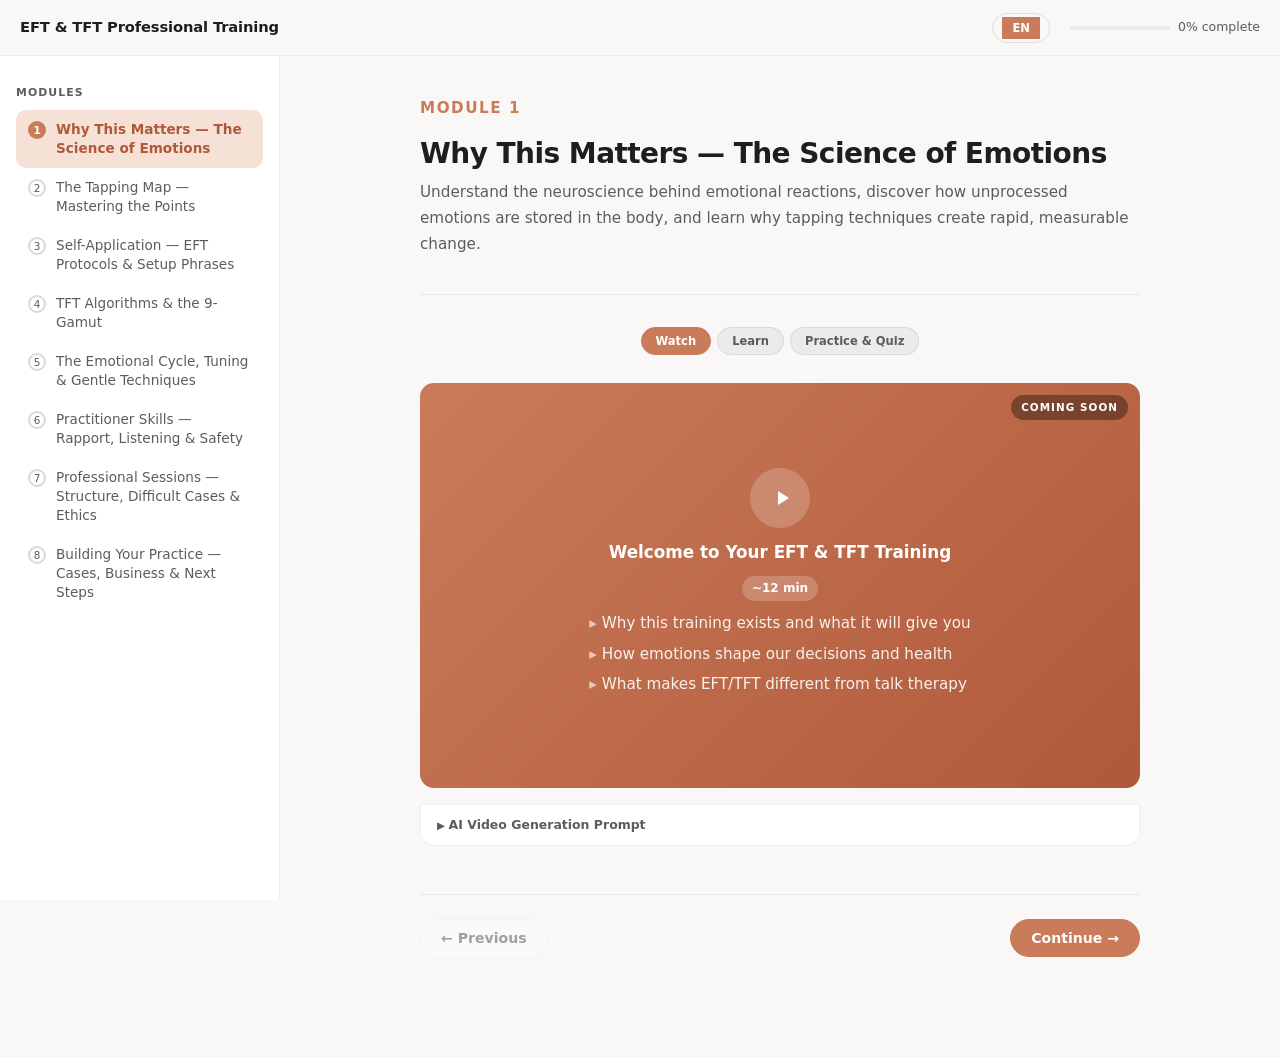
==== learn/eft-tft/index.html @ b36ed536 "Add Portuguese translations for EFT modules 1-2 + all 8 headers - All 8 module headers now have PT t" ====
<!DOCTYPE html>
<html lang="en">
  <head>
    <meta charset="UTF-8" />
    <meta name="viewport" content="width=device-width, initial-scale=1" />
    <title>EFT &amp; TFT Professional Training — Renata Aguiar</title>
    <meta name="description" content="Become a certified EFT/TFT practitioner. 8-module professional training covering tapping techniques, TFT algorithms, gentle trauma methods, practitioner skills, ethics, and business building." />
    <link rel="stylesheet" href="../../styles.css" />
    <link rel="stylesheet" href="../courses.css" />
  </head>
  <body class="course-page" data-course="eft" data-stripe-url="#STRIPE_EFT_LINK">

    <!-- Top Bar -->
    <div class="course-topbar">
      <button class="topbar-hamburger" aria-label="Toggle sidebar">
        <span></span><span></span><span></span>
      </button>
      <div class="topbar-title">EFT &amp; TFT Professional Training</div>
      <div class="lang-toggle">
        <button class="lang-toggle-btn is-active" data-lang="en">EN</button>
        <button class="lang-toggle-btn" data-lang="pt">PT</button>
      </div>
      <div class="topbar-progress">
        <div class="topbar-progress-bar"><div class="topbar-progress-fill" style="width:0%"></div></div>
        <span class="topbar-progress-text">0% complete</span>
      </div>
    </div>

    <!-- Layout -->
    <div class="course-layout">

      <!-- Sidebar -->
      <nav class="course-sidebar" aria-label="Module navigation">
        <div class="sidebar-section">
          <p class="sidebar-section-label">Modules</p>

          <button class="sidebar-item is-active" data-module="0">
            <span class="sidebar-check">1</span>
            <span class="sidebar-item-text">Why This Matters — The Science of Emotions</span>
          </button>
          <button class="sidebar-item" data-module="1">
            <span class="sidebar-check">2</span>
            <span class="sidebar-item-text">The Tapping Map — Mastering the Points</span>
          </button>
          <button class="sidebar-item" data-module="2">
            <span class="sidebar-check">3</span>
            <span class="sidebar-item-text">Self-Application — EFT Protocols &amp; Setup Phrases</span>
          </button>
          <button class="sidebar-item" data-module="3">
            <span class="sidebar-check">4</span>
            <span class="sidebar-item-text">TFT Algorithms &amp; the 9-Gamut</span>
          </button>
          <button class="sidebar-item" data-module="4">
            <span class="sidebar-check">5</span>
            <span class="sidebar-item-text">The Emotional Cycle, Tuning &amp; Gentle Techniques</span>
          </button>
          <button class="sidebar-item" data-module="5">
            <span class="sidebar-check">6</span>
            <span class="sidebar-item-text">Practitioner Skills — Rapport, Listening &amp; Safety</span>
          </button>
          <button class="sidebar-item" data-module="6">
            <span class="sidebar-check">7</span>
            <span class="sidebar-item-text">Professional Sessions — Structure, Difficult Cases &amp; Ethics</span>
          </button>
          <button class="sidebar-item" data-module="7">
            <span class="sidebar-check">8</span>
            <span class="sidebar-item-text">Building Your Practice — Cases, Business &amp; Next Steps</span>
          </button>
        </div>
      </nav>

      <!-- Sidebar Overlay (mobile) -->
      <div class="sidebar-overlay"></div>

      <!-- Main Content -->
      <main class="course-main">
        <div class="course-content">

          <!-- ════════════════════════════════════════════
               MODULE 1 — WHY THIS MATTERS
               ════════════════════════════════════════════ -->
          <div class="module-section is-active" id="module-0">
            <div class="module-header">
              <p class="module-label">Module 1</p>
              <div data-lang="en">
              <h1 class="module-title">Why This Matters — The Science of Emotions</h1>
              <p class="module-objective">Understand the neuroscience behind emotional reactions, discover how unprocessed emotions are stored in the body, and learn why tapping techniques create rapid, measurable change.</p>
              </div>
              <div data-lang="pt">
              <h1 class="module-title">Por Que Isso Importa — A Ciencia das Emocoes</h1>
              <p class="module-objective">Entenda a neurociencia por tras das reacoes emocionais, descubra como emocoes nao processadas ficam armazenadas no corpo e aprenda por que as tecnicas de tapping produzem mudancas rapidas e mensuraveis.</p>
              </div>
            </div>

            <!-- Step indicator -->
            <div class="step-indicator">
              <button class="step-dot is-active" data-step="0">Watch</button>
              <button class="step-dot" data-step="1">Learn</button>
              <button class="step-dot" data-step="2">Practice & Quiz</button>
            </div>

            <!-- ─── Step 1: Watch ─── -->
            <div class="module-step is-active">
              <!-- Video Placeholder: Welcome -->
              <div class="video-placeholder">
                <span class="video-badge">Coming Soon</span>
                <div class="video-play-icon"><svg viewBox="0 0 24 24"><polygon points="8,5 19,12 8,19"/></svg></div>
                <div class="video-title">Welcome to Your EFT &amp; TFT Training</div>
                <div class="video-duration">~12 min</div>
                <div class="video-outline">
                  <ul>
                    <li>Why this training exists and what it will give you</li>
                    <li>How emotions shape our decisions and health</li>
                    <li>What makes EFT/TFT different from talk therapy</li>
                  </ul>
                </div>
              </div>
              <details class="video-prompt">
                <summary>AI Video Generation Prompt</summary>
                <div class="video-prompt-content">
                  <p><strong>Scene:</strong> Warm, well-lit studio or home office. Renata seated in an armchair or standing casually. Soft, neutral background with a plant or bookshelf. Camera at eye level, medium shot (waist up).</p>
                  <p><strong>Speaker:</strong> Renata Pessoa Aguiar — psychologist, warm and professional demeanor. Speaks directly to camera as if to one person.</p>
                  <p><strong>Script outline (12 min):</strong></p>
                  <ul>
                    <li>(0:00–2:00) Opening question: "Do you control your emotions… or do they control you?" Pause. "Most people don't suffer from feeling too much. They suffer because no one ever taught them what to do with what they feel."</li>
                    <li>(2:00–5:00) Introduce the training: 8 modules, what you'll learn, who this is for (therapists, coaches, anyone wanting to become a practitioner).</li>
                    <li>(5:00–9:00) Brief neuroscience: amygdala fires in ~12ms, prefrontal cortex takes 200–500ms. "You react 40x faster than you think." Body stores unresolved emotions. Tapping works in the gap between reaction and regulation.</li>
                    <li>(9:00–12:00) Set expectations: this is professional training. Practice is required. "By the end, you'll have a skill that changes lives — starting with your own."</li>
                  </ul>
                  <p><strong>Visual aids:</strong> Simple text overlays for key stats (12ms amygdala, 43% cortisol reduction). Optional: simple brain diagram showing amygdala vs prefrontal cortex.</p>
                  <p><strong>Tone:</strong> Warm, confident, evidence-based. Not clinical or cold. Like a knowledgeable friend explaining something important.</p>
                </div>
              </details>
            </div>

            <!-- ─── Step 2: Learn ─── -->
            <div class="module-step">
            <div data-lang="en">
            <h2>Before Anything Else: A Question</h2>
            <blockquote>"Do you feel that you control your emotions… or does it sometimes seem like they control you?"</blockquote>
            <p>Because most people don't suffer from feeling too much. They suffer because no one ever taught them <strong>what to do</strong> with what they feel.</p>
            <p>This course is not about avoiding what you feel. It's about learning something almost no one knows: <strong>how to recognize, understand, and regulate your emotions</strong>. And that… changes everything.</p>

            <div class="callout callout-exercise">
              <div class="callout-label">✏️ Exercise — Body Awareness</div>
              <h3 class="callout-title">Where Do You Feel It?</h3>
              <p>Close your eyes for 10 seconds. Think of something that caused you discomfort this week — it doesn't need to be anything major. Don't analyze it. Just observe: <strong>where does it show up in your body?</strong></p>
              <p>Sit with it for 10–15 seconds in silence.</p>
              <p>Then write down where you felt it: tight chest? Knotted stomach? Clenched jaw? Heavy shoulders?</p>
              <p><em>What you just did… is the beginning of everything. We'll work with exactly this throughout the entire training.</em></p>
            </div>

            <h2>The Science Behind Emotions</h2>
            <h3>Emotions Are Biology — Not Weakness</h3>
            <ul>
              <li><strong>Amygdala:</strong> processes threats in milliseconds — it reacts before your conscious mind even knows what happened</li>
              <li><strong>Prefrontal cortex:</strong> tries to regulate the response — but it arrives late</li>
              <li>This is why you react before you think — it's neurological, not a character flaw</li>
              <li>Tapping works precisely in this gap between reaction and regulation</li>
            </ul>

            <div class="callout callout-tip">
              <div class="callout-label">💡 Pro Tip — Surprising Fact</div>
              <p>The amygdala fires a stress response in approximately 12 milliseconds. The prefrontal cortex takes 200–500 milliseconds to respond. That means <strong>you react almost 40 times faster than you think</strong>.</p>
              <p><em>Source: LeDoux (1996), "The Emotional Brain." The 12ms figure is approximate and based on subcortical processing pathways.</em></p>
            </div>

            <!-- Interactive: Reaction Speed Demo -->
            <h3>Experience It — Your Reaction Speed vs. Your Amygdala</h3>
            <div class="reaction-demo">
              <p class="reaction-demo-title">How Fast Can You React?</p>
              <p class="reaction-demo-desc">When the box turns RED, click it as fast as you can. Then compare your speed to your amygdala's 12ms.</p>
              <div class="reaction-demo-area is-waiting">Click here to start</div>
              <p class="reaction-demo-insight"></p>
            </div>

            <h3>The Body as an Emotional Archive</h3>
            <ul>
              <li>Unresolved emotions are stored in the nervous system</li>
              <li>A smell, a song, a voice can reactivate old emotions without warning</li>
              <li>The body keeps reacting even when the situation has long passed</li>
              <li>This is why somatic therapies — those that work with the body — produce such rapid results</li>
            </ul>
            <blockquote>"The body holds memories that the mind sometimes tries to forget."</blockquote>

            <h3>Healthy Expression vs. Emotional Blocking</h3>
            <div class="callout callout-key">
              <div class="callout-label">🔑 Key Concept</div>
              <h3 class="callout-title">Two Paths for Every Emotion</h3>
              <p><strong>Healthy expression:</strong> Recognize and name the emotion → give it space without losing yourself in it → allow the full cycle to complete → Result: relief and clarity.</p>
              <p><strong>Emotional blocking:</strong> Suppress ("I can't feel this") → accumulate without processing → ignore the body's signals → Result: tension, symptoms, explosion.</p>
            </div>

            <h2>What Are EFT and TFT?</h2>
            <h3>The History — Context That Creates Credibility</h3>
            <ul>
              <li><strong>1980s:</strong> Dr. Roger Callahan, an American psychologist, discovered that tapping on acupressure points while focusing on an emotion reduced emotional intensity within minutes</li>
              <li>He called it <strong>TFT — Thought Field Therapy</strong></li>
              <li><strong>1990s:</strong> Gary Craig simplified the approach and created <strong>EFT — Emotional Freedom Techniques</strong></li>
              <li>Today, published research validates EFT for anxiety, PTSD, phobia, and chronic pain</li>
              <li>The Association for Comprehensive Energy Psychology (ACEP) represents practitioners worldwide</li>
            </ul>

            <div class="callout callout-tip">
              <div class="callout-label">💡 Pro Tip — Scientific Evidence</div>
              <p>A study published in the <em>Journal of Nervous and Mental Disease</em> showed a <strong>43% reduction in cortisol</strong> (the stress hormone) after just one hour of EFT — compared to 14% in the control group.</p>
              <p><em>Reference: Church, Yount &amp; Brooks (2012). Note: commonly cited as "2019" but originally published 2012.</em></p>
            </div>

            <h3>EFT vs. TFT — Understand the Difference</h3>
            <table class="tapping-table">
              <thead>
                <tr><th>Feature</th><th>EFT</th><th>TFT</th></tr>
              </thead>
              <tbody>
                <tr><td>Sequence</td><td>FIXED sequence of 9 points</td><td>SPECIFIC algorithms per emotion</td></tr>
                <tr><td>Complexity</td><td>Easy to learn and self-apply</td><td>More precise, requires more training</td></tr>
                <tr><td>Setup</td><td>Long preparation phrase</td><td>Includes 9-Gamut Treatment</td></tr>
                <tr><td>Best for</td><td>Beginners and self-application</td><td>Directed professional sessions</td></tr>
                <tr><td>Created by</td><td>Gary Craig (1990s)</td><td>Dr. Roger Callahan (1980s)</td></tr>
              </tbody>
            </table>

            <h2>Micro-Interventions for Daily Life</h2>
            <h3>The Body Radar — Signals Your Mind Ignores</h3>
            <ul>
              <li><strong>Tense shoulders:</strong> accumulated chronic stress alert</li>
              <li><strong>Clenched jaw:</strong> often unconscious, linked to anxiety</li>
              <li><strong>Short breathing:</strong> body in fight-or-flight mode</li>
              <li><strong>Tight stomach, cold hands, furrowed brow:</strong> all invitations from your body to pay attention</li>
            </ul>

            <div class="callout callout-exercise">
              <div class="callout-label">✏️ Exercise — Micro-Interventions (Under 2 Minutes)</div>
              <h3 class="callout-title">Three Quick Resets</h3>
              <ol>
                <li><strong>Breathing:</strong> Inhale 4 seconds → hold 2 seconds → exhale 6 seconds. Repeat 3 times. <em>"This signals to the nervous system that there is no immediate danger."</em></li>
                <li><strong>Stretch:</strong> Shoulders to ears, hold, release slowly. 3 times. Gently roll your neck side to side.</li>
                <li><strong>Mini-tapping:</strong> Tap KC + UE + CB for 5–10 seconds each. Think: <em>"I release this pressure and allow my body to relax."</em></li>
              </ol>
            </div>

            <h2>Breaking the State</h2>
            <div class="callout callout-key">
              <div class="callout-label">🔑 Key Concept</div>
              <h3 class="callout-title">What Is "Breaking the State"?</h3>
              <p>When someone is in crisis, the brain keeps repeating the same circuit in a loop. Breaking the state means <strong>interrupting this pattern</strong> and creating space for intervention. It's like rebooting a frozen computer — without the reset, nothing works.</p>
              <p><strong>Three ways to break the state:</strong></p>
              <ol>
                <li><strong>Conscious breathing:</strong> 3 slow, deep, guided breaths</li>
                <li><strong>Physical movement:</strong> stand up, walk, shake your arms, drink water</li>
                <li><strong>Light humor:</strong> a lighthearted comment — without invalidating the person's pain</li>
              </ol>
            </div>

            </div>
            <div data-lang="pt">
            <h2>Antes de Tudo: Uma Pergunta</h2>
            <blockquote>"Voce sente que controla suas emocoes… ou as vezes parece que elas controlam voce?"</blockquote>
            <p>Porque a maioria das pessoas nao sofre por sentir demais. Elas sofrem porque ninguem nunca as ensinou <strong>o que fazer</strong> com o que sentem.</p>
            <p>Este curso nao e sobre evitar o que voce sente. E sobre aprender algo que quase ninguem sabe: <strong>como reconhecer, entender e regular suas emocoes</strong>. E isso… muda tudo.</p>

            <div class="callout callout-exercise">
              <div class="callout-label">✏️ Exercicio — Consciencia Corporal</div>
              <h3 class="callout-title">Onde Voce Sente?</h3>
              <p>Feche os olhos por 10 segundos. Pense em algo que te causou desconforto esta semana — nao precisa ser nada grave. Nao analise. Apenas observe: <strong>onde isso aparece no seu corpo?</strong></p>
              <p>Fique com isso por 10–15 segundos em silencio.</p>
              <p>Depois escreva onde voce sentiu: peito apertado? Estomago em no? Mandibula cerrada? Ombros pesados?</p>
              <p><em>O que voce acabou de fazer… e o comeco de tudo. Vamos trabalhar exatamente com isso ao longo de toda a formacao.</em></p>
            </div>

            <h2>A Ciencia Por Tras das Emocoes</h2>
            <h3>Emocoes Sao Biologia — Nao Fraqueza</h3>
            <ul>
              <li><strong>Amygdala:</strong> processa ameacas em milissegundos — ela reage antes que sua mente consciente saiba o que aconteceu</li>
              <li><strong>Cortex pre-frontal:</strong> tenta regular a resposta — mas chega atrasado</li>
              <li>E por isso que voce reage antes de pensar — e neurologico, nao um defeito de carater</li>
              <li>O tapping funciona exatamente nessa lacuna entre reacao e regulacao</li>
            </ul>

            <div class="callout callout-tip">
              <div class="callout-label">💡 Dica Pro — Fato Surpreendente</div>
              <p>A amygdala dispara uma resposta de estresse em aproximadamente 12 milissegundos. O cortex pre-frontal leva 200–500 milissegundos para responder. Isso significa que <strong>voce reage quase 40 vezes mais rapido do que pensa</strong>.</p>
              <p><em>Fonte: LeDoux (1996), "The Emotional Brain." O valor de 12ms e aproximado e baseado em vias de processamento subcortical.</em></p>
            </div>

            <h3>Experimente — Sua Velocidade de Reacao vs. Sua Amygdala</h3>
            <div class="reaction-demo">
              <p class="reaction-demo-title">Quao Rapido Voce Consegue Reagir?</p>
              <p class="reaction-demo-desc">Quando a caixa ficar VERMELHA, clique o mais rapido que puder. Depois compare sua velocidade com os 12ms da sua amygdala.</p>
              <div class="reaction-demo-area is-waiting">Clique aqui para comecar</div>
              <p class="reaction-demo-insight"></p>
            </div>

            <h3>O Corpo Como Arquivo Emocional</h3>
            <ul>
              <li>Emocoes nao resolvidas ficam armazenadas no sistema nervoso</li>
              <li>Um cheiro, uma musica, uma voz podem reativar emocoes antigas sem aviso</li>
              <li>O corpo continua reagindo mesmo quando a situacao ja passou ha muito tempo</li>
              <li>E por isso que terapias somaticas — aquelas que trabalham com o corpo — produzem resultados tao rapidos</li>
            </ul>
            <blockquote>"O corpo guarda memorias que a mente as vezes tenta esquecer."</blockquote>

            <h3>Expressao Saudavel vs. Bloqueio Emocional</h3>
            <div class="callout callout-key">
              <div class="callout-label">🔑 Conceito-Chave</div>
              <h3 class="callout-title">Dois Caminhos Para Cada Emocao</h3>
              <p><strong>Expressao saudavel:</strong> Reconhecer e nomear a emocao → dar espaco sem se perder nela → permitir que o ciclo completo se realize → Resultado: alivio e clareza.</p>
              <p><strong>Bloqueio emocional:</strong> Suprimir ("Nao posso sentir isso") → acumular sem processar → ignorar os sinais do corpo → Resultado: tensao, sintomas, explosao.</p>
            </div>

            <h2>O Que Sao EFT e TFT?</h2>
            <h3>A Historia — Contexto Que Cria Credibilidade</h3>
            <ul>
              <li><strong>Anos 1980:</strong> Dr. Roger Callahan, psicologo americano, descobriu que fazer tapping em pontos de acupressao enquanto focava em uma emocao reduzia a intensidade emocional em minutos</li>
              <li>Ele chamou de <strong>TFT — Thought Field Therapy</strong></li>
              <li><strong>Anos 1990:</strong> Gary Craig simplificou a abordagem e criou o <strong>EFT — Emotional Freedom Techniques</strong></li>
              <li>Hoje, pesquisas publicadas validam o EFT para ansiedade, TEPT, fobia e dor cronica</li>
              <li>A Association for Comprehensive Energy Psychology (ACEP) representa terapeutas no mundo todo</li>
            </ul>

            <div class="callout callout-tip">
              <div class="callout-label">💡 Dica Pro — Evidencia Cientifica</div>
              <p>Um estudo publicado no <em>Journal of Nervous and Mental Disease</em> mostrou uma <strong>reducao de 43% no cortisol</strong> (o hormonio do estresse) apos apenas uma hora de EFT — comparado com 14% no grupo controle.</p>
              <p><em>Referencia: Church, Yount &amp; Brooks (2012).</em></p>
            </div>

            <h3>EFT vs. TFT — Entenda a Diferenca</h3>
            <table class="tapping-table">
              <thead>
                <tr><th>Caracteristica</th><th>EFT</th><th>TFT</th></tr>
              </thead>
              <tbody>
                <tr><td>Sequencia</td><td>Sequencia FIXA de 9 pontos</td><td>Algoritmos ESPECIFICOS por emocao</td></tr>
                <tr><td>Complexidade</td><td>Facil de aprender e autoaplicar</td><td>Mais preciso, requer mais treinamento</td></tr>
                <tr><td>Preparacao</td><td>Frase de preparacao longa</td><td>Inclui Tratamento 9-Gamut</td></tr>
                <tr><td>Melhor para</td><td>Iniciantes e autoaplicacao</td><td>Sessoes profissionais direcionadas</td></tr>
                <tr><td>Criado por</td><td>Gary Craig (anos 1990)</td><td>Dr. Roger Callahan (anos 1980)</td></tr>
              </tbody>
            </table>

            <h2>Microintervencoes Para o Dia a Dia</h2>
            <h3>O Radar Corporal — Sinais Que Sua Mente Ignora</h3>
            <ul>
              <li><strong>Ombros tensos:</strong> alerta de estresse cronico acumulado</li>
              <li><strong>Mandibula cerrada:</strong> frequentemente inconsciente, ligada a ansiedade</li>
              <li><strong>Respiracao curta:</strong> corpo em modo luta-ou-fuga</li>
              <li><strong>Estomago apertado, maos frias, testa franzida:</strong> todos convites do seu corpo para prestar atencao</li>
            </ul>

            <div class="callout callout-exercise">
              <div class="callout-label">✏️ Exercicio — Microintervencoes (Menos de 2 Minutos)</div>
              <h3 class="callout-title">Tres Resets Rapidos</h3>
              <ol>
                <li><strong>Respiracao:</strong> Inspire 4 segundos → segure 2 segundos → expire 6 segundos. Repita 3 vezes. <em>"Isso sinaliza ao sistema nervoso que nao ha perigo imediato."</em></li>
                <li><strong>Alongamento:</strong> Ombros ate as orelhas, segure, solte devagar. 3 vezes. Role suavemente o pescoco de um lado para o outro.</li>
                <li><strong>Mini-tapping:</strong> Faca tapping em KC + UE + CB por 5–10 segundos cada. Pense: <em>"Eu libero esta pressao e permito que meu corpo relaxe."</em></li>
              </ol>
            </div>

            <h2>Quebrando o Estado</h2>
            <div class="callout callout-key">
              <div class="callout-label">🔑 Conceito-Chave</div>
              <h3 class="callout-title">O Que e "Quebrar o Estado"?</h3>
              <p>Quando alguem esta em crise, o cerebro fica repetindo o mesmo circuito em loop. Quebrar o estado significa <strong>interromper esse padrao</strong> e criar espaco para intervencao. E como reiniciar um computador travado — sem o reset, nada funciona.</p>
              <p><strong>Tres formas de quebrar o estado:</strong></p>
              <ol>
                <li><strong>Respiracao consciente:</strong> 3 respiracoes lentas, profundas e guiadas</li>
                <li><strong>Movimento fisico:</strong> levantar, caminhar, sacudir os bracos, beber agua</li>
                <li><strong>Humor leve:</strong> um comentario descontraido — sem invalidar a dor da pessoa</li>
              </ol>
            </div>

            </div>
            </div>

            <!-- ─── Step 3: Practice & Quiz ─── -->
            <div class="module-step">
            <div class="callout callout-homework">
              <div class="callout-label">📝 Homework — Module 1</div>
              <h3 class="callout-title">Your First Week of Practice</h3>
              <ul>
                <li>Identify and write down <strong>3 physical stress signals</strong> you notice in your body this week</li>
                <li>Practice the <strong>breathing micro-intervention</strong> (4-2-6) at least once per day</li>
                <li>Write a 3–5 line reflection: what did you notice? What surprised you?</li>
              </ul>
            </div>

            <!-- Quiz -->
            <div class="quiz-section">
              <h3 class="quiz-title">Module 1 Check-In</h3>
              <p class="quiz-subtitle">Test your understanding — no grades, just learning.</p>

              <div class="quiz-question" data-correct="b">
                <p class="quiz-q-text"><span class="quiz-q-number">1.</span> Why does the body react to emotions before we consciously register them?</p>
                <div class="quiz-options">
                  <div class="quiz-option" data-value="a"><span class="quiz-radio"></span> Because the prefrontal cortex is faster than the amygdala</div>
                  <div class="quiz-option" data-value="b"><span class="quiz-radio"></span> Because the amygdala processes threats in ~12ms, while the prefrontal cortex takes 200–500ms</div>
                  <div class="quiz-option" data-value="c"><span class="quiz-radio"></span> Because emotions are a sign of weakness</div>
                  <div class="quiz-option" data-value="d"><span class="quiz-radio"></span> Because the body ignores the brain entirely</div>
                </div>
                <div class="quiz-feedback is-correct-answer">Correct! The amygdala fires a stress response approximately 40x faster than the conscious mind can regulate it. This is why tapping works — it intervenes in that gap.</div>
                <div class="quiz-feedback is-incorrect-answer">Not quite. The amygdala (our threat detector) fires in ~12ms, far faster than the prefrontal cortex (200–500ms). This speed difference explains why we react before we think.</div>
              </div>

              <div class="quiz-question" data-correct="c">
                <p class="quiz-q-text"><span class="quiz-q-number">2.</span> What is the main difference between EFT and TFT?</p>
                <div class="quiz-options">
                  <div class="quiz-option" data-value="a"><span class="quiz-radio"></span> EFT uses medication; TFT does not</div>
                  <div class="quiz-option" data-value="b"><span class="quiz-radio"></span> TFT is newer and more simplified than EFT</div>
                  <div class="quiz-option" data-value="c"><span class="quiz-radio"></span> EFT uses a fixed sequence of points; TFT uses specific algorithms for each emotion</div>
                  <div class="quiz-option" data-value="d"><span class="quiz-radio"></span> There is no practical difference</div>
                </div>
                <div class="quiz-feedback is-correct-answer">Correct! EFT uses one universal tapping sequence, while TFT has condition-specific algorithms (e.g., anxiety, phobia, anger).</div>
                <div class="quiz-feedback is-incorrect-answer">Actually, TFT (1980s, Callahan) came first with specific algorithms per condition. EFT (1990s, Craig) simplified it into one universal sequence. Both use tapping on acupressure points.</div>
              </div>

              <div class="quiz-question" data-correct="b">
                <p class="quiz-q-text"><span class="quiz-q-number">3.</span> A client is in crisis and keeps repeating the same anxious thoughts in a loop. What should you do FIRST?</p>
                <div class="quiz-options">
                  <div class="quiz-option" data-value="a"><span class="quiz-radio"></span> Immediately start tapping on the eyebrow point</div>
                  <div class="quiz-option" data-value="b"><span class="quiz-radio"></span> Break the state with guided breathing before beginning any tapping</div>
                  <div class="quiz-option" data-value="c"><span class="quiz-radio"></span> Ask them to rate their SUD score</div>
                  <div class="quiz-option" data-value="d"><span class="quiz-radio"></span> Explain the history of EFT</div>
                </div>
                <div class="quiz-feedback is-correct-answer">Correct! When someone is in a mental loop, the first step is to break the state — usually with guided breathing (4-2-6). Only after the pattern is interrupted can effective intervention begin.</div>
                <div class="quiz-feedback is-incorrect-answer">When someone is stuck in an anxious loop, you first need to break the state (guided breathing, physical movement, or grounding). The brain can't process new input while it's stuck in a repetitive circuit.</div>
              </div>

              <div class="quiz-question" data-correct="d">
                <p class="quiz-q-text"><span class="quiz-q-number">4.</span> What does the 2012 Church, Yount &amp; Brooks study demonstrate about EFT?</p>
                <div class="quiz-options">
                  <div class="quiz-option" data-value="a"><span class="quiz-radio"></span> EFT cures clinical depression in one session</div>
                  <div class="quiz-option" data-value="b"><span class="quiz-radio"></span> EFT increases cortisol levels by 43%</div>
                  <div class="quiz-option" data-value="c"><span class="quiz-radio"></span> EFT has no measurable physiological effect</div>
                  <div class="quiz-option" data-value="d"><span class="quiz-radio"></span> One hour of EFT reduced cortisol by 43%, compared to 14% in the control group</div>
                </div>
                <div class="quiz-feedback is-correct-answer">Correct! The study showed a significant, measurable reduction in cortisol — the body's primary stress hormone — after a single EFT session.</div>
                <div class="quiz-feedback is-incorrect-answer">The Church, Yount &amp; Brooks study showed a 43% reduction in cortisol (stress hormone) after one hour of EFT, versus only 14% in the control group. This is one of the strongest physiological evidence points for EFT.</div>
              </div>

              <button class="quiz-submit">Check Answers</button>
              <div class="quiz-score"></div>
            </div>
            </div>

            <!-- Module Navigation -->
            <div class="module-nav">
              <button class="module-nav-btn" data-nav="prev" disabled>← Previous</button>
              <button class="module-nav-btn is-primary" data-nav="next">Next: The Tapping Map →</button>
            </div>
          </div>

          <!-- ════════════════════════════════════════════
               MODULE 2 — THE TAPPING MAP
               ════════════════════════════════════════════ -->
          <div class="module-section" id="module-1">
            <div class="module-header">
              <p class="module-label">Module 2</p>
              <div data-lang="en">
              <h1 class="module-title">The Tapping Map — Mastering the Points</h1>
              <p class="module-objective">Learn the complete EFT and TFT tapping point map with meridian associations. Practice the full sequence and understand the SUD/SUE measurement scales.</p>
              </div>
              <div data-lang="pt">
              <h1 class="module-title">O Mapa do Tapping — Dominando os Pontos</h1>
              <p class="module-objective">Aprenda o mapa completo de pontos de tapping EFT e TFT com associacoes de meridianos. Pratique a sequencia completa e entenda as escalas de medicao SUD/SUE.</p>
              </div>
            </div>

            <!-- Step indicator -->
            <div class="step-indicator">
              <button class="step-dot is-active" data-step="0">Watch</button>
              <button class="step-dot" data-step="1">Learn</button>
              <button class="step-dot" data-step="2">Practice & Quiz</button>
            </div>

            <!-- ─── Step 1: Watch ─── -->
            <div class="module-step is-active">

            <!-- Video Placeholder -->
            <div class="video-placeholder">
              <span class="video-badge">Coming Soon</span>
              <div class="video-play-icon"><svg viewBox="0 0 24 24"><polygon points="8,5 19,12 8,19"/></svg></div>
              <div class="video-title">The Tapping Map — All Points Demonstrated</div>
              <div class="video-duration">~18 min</div>
              <div class="video-outline">
                <ul>
                  <li>All 9 EFT points demonstrated on-body with meridian associations</li>
                  <li>TFT hand and finger points</li>
                  <li>Guided first tapping sequence — follow along</li>
                  <li>SUD and SUE scales explained and practiced live</li>
                </ul>
              </div>
            </div>
            <details class="video-prompt">
              <summary>AI Video Generation Prompt</summary>
              <div class="video-prompt-content">
                <p><strong>Scene:</strong> Same warm studio. Renata standing, camera at medium shot (waist up) so both hands and upper body are visible. Cut to close-up inserts for each tapping point.</p>
                <p><strong>Speaker:</strong> Renata — warm, precise, coach-like energy. Demonstrates every point on her own body as she speaks.</p>
                <p><strong>Script outline (18 min):</strong></p>
                <ul>
                  <li>(0:00–1:30) "Now that you understand the science, it's time to learn the instrument. Today, your body becomes your toolkit." Explain the golden rule: demonstrate each point on your own body, have everyone follow along. No theory without movement.</li>
                  <li>(1:30–10:00) Walk through all 9 EFT points one by one: KC, TH, EB, SE, UE, UN, CH, CB, UA. For each: show exact location on-body, name the associated meridian, give the sample reminder phrase. Close-up camera insert on each point.</li>
                  <li>(10:00–12:00) Cover TFT hand/finger points: Gamut Point, thumb side, index side, middle finger side, little finger side. Explain KC is shared between EFT and TFT.</li>
                  <li>(12:00–13:30) Correct tapping technique: 2–4 fingers, gentle firmness (like tapping on a wooden table), 5–7 taps per point at about 1 tap per second, either side of the body works.</li>
                  <li>(13:30–16:00) Guided full sequence — have viewer follow along. Think of a mild everyday worry, rate SUD, KC setup phrase 3x, full sequence TH through UA with reminder phrase, 3 deep breaths, re-rate SUD.</li>
                  <li>(16:00–18:00) Introduce SUD and SUE scales. Explain why measuring matters — "when you measure, you can track real change." Walk through a live self-measurement example.</li>
                </ul>
                <p><strong>Visual aids:</strong> Text overlay for each point abbreviation and location as demonstrated. Split-screen or picture-in-picture for close-up hand positions. SUD 0–10 and SUE 0–+10 scale graphics.</p>
                <p><strong>Tone:</strong> Energetic and practical. Coach guiding a workout — not a lecture. "Do it with me" energy throughout.</p>
              </div>
            </details>
            </div>

            <!-- ─── Step 2: Learn ─── -->
            <div class="module-step">
            <div data-lang="en">

            <h2>Your Body Is the Toolkit</h2>
            <p>Now that you understand the science behind emotions, it's time to learn the instrument. From this point forward, <strong>your body becomes your toolkit</strong>.</p>

            <div class="callout callout-tip">
              <div class="callout-label">💡 Pro Tip — The Golden Rule</div>
              <p>Always demonstrate each point on your own body as you teach it. Have everyone follow along and tap with you. <strong>Don't just teach theory — teach movement.</strong> The body learns through doing, not just listening.</p>
            </div>

            <h2>EFT Tapping Points — Complete Practitioner Guide</h2>
            <p>There are 9 primary points in the EFT sequence. Each one corresponds to a specific acupressure point and its associated meridian. Learn the location, learn the abbreviation, and learn the feel of each one.</p>

            <table class="tapping-table">
              <thead>
                <tr><th>#</th><th>Point</th><th>Location</th><th>Meridian</th><th>Sample Reminder Phrase</th></tr>
              </thead>
              <tbody>
                <tr><td>KC</td><td>Karate Chop</td><td>Side of the hand, between the base of the little finger and the wrist</td><td>Small Intestine</td><td>"Even though I have this [problem], I deeply and completely accept myself"</td></tr>
                <tr><td>TH</td><td>Top of Head</td><td>Exact center of the top of the head (crown)</td><td>Convergence Point</td><td>"This anxiety"</td></tr>
                <tr><td>EB</td><td>Eyebrow</td><td>Inner edge of the eyebrow, near the bridge of the nose</td><td>Bladder</td><td>"This tension"</td></tr>
                <tr><td>SE</td><td>Side of Eye</td><td>Bone at the outer corner of the eye (don't touch the eyeball)</td><td>Gallbladder</td><td>"I still feel this"</td></tr>
                <tr><td>UE</td><td>Under Eye</td><td>Bone directly under the eye, aligned with the pupil</td><td>Stomach</td><td>"This fear in my body"</td></tr>
                <tr><td>UN</td><td>Under Nose</td><td>Between the nose and the upper lip</td><td>Governing Vessel</td><td>"I still feel this way"</td></tr>
                <tr><td>CH</td><td>Chin</td><td>Crease between the lower lip and the chin</td><td>Central Vessel</td><td>"It's hard to handle"</td></tr>
                <tr><td>CB</td><td>Collarbone</td><td>About 2 cm below and to the side of the sternum notch</td><td>Kidney</td><td>"I feel it in my body"</td></tr>
                <tr><td>UA</td><td>Under Arm</td><td>About 10 cm (4 inches) below the armpit, on the side of the torso</td><td>Spleen</td><td>"Open to change"</td></tr>
              </tbody>
            </table>

            <!-- Interactive Tapping Diagram -->
            <h3>Interactive Tapping Map — Click to Explore</h3>
            <div class="tap-diagram">
              <svg viewBox="0 0 240 300" xmlns="http://www.w3.org/2000/svg">
                <!-- Compact head/torso outline -->
                <ellipse cx="120" cy="65" rx="44" ry="52" fill="none" stroke="#d4c4b8" stroke-width="2"/>
                <line x1="120" y1="117" x2="120" y2="230" stroke="#d4c4b8" stroke-width="2"/>
                <line x1="120" y1="145" x2="72" y2="200" stroke="#d4c4b8" stroke-width="2"/>
                <line x1="120" y1="145" x2="168" y2="200" stroke="#d4c4b8" stroke-width="2"/>
                <line x1="72" y1="200" x2="48" y2="265" stroke="#d4c4b8" stroke-width="2"/>
                <line x1="168" y1="200" x2="192" y2="265" stroke="#d4c4b8" stroke-width="2"/>
                <!-- Tapping points -->
                <g class="tap-point" data-code="TH" data-name="Top of Head (TH)" data-location="Exact center of the crown" data-meridian="Convergence Point">
                  <circle cx="120" cy="15" r="10"/><text x="120" y="15">TH</text>
                </g>
                <g class="tap-point" data-code="EB" data-name="Eyebrow (EB)" data-location="Inner edge of the eyebrow, near the bridge of the nose" data-meridian="Bladder Meridian">
                  <circle cx="94" cy="47" r="10"/><text x="94" y="47">EB</text>
                </g>
                <g class="tap-point" data-code="SE" data-name="Side of Eye (SE)" data-location="Bone at the outer corner of the eye" data-meridian="Gallbladder Meridian">
                  <circle cx="164" cy="55" r="10"/><text x="164" y="55">SE</text>
                </g>
                <g class="tap-point" data-code="UE" data-name="Under Eye (UE)" data-location="Bone directly under the eye, aligned with the pupil" data-meridian="Stomach Meridian">
                  <circle cx="108" cy="74" r="10"/><text x="108" y="74">UE</text>
                </g>
                <g class="tap-point" data-code="UN" data-name="Under Nose (UN)" data-location="Between the nose and upper lip" data-meridian="Governing Vessel">
                  <circle cx="120" cy="90" r="10"/><text x="120" y="90">UN</text>
                </g>
                <g class="tap-point" data-code="CH" data-name="Chin (CH)" data-location="Crease between lower lip and chin" data-meridian="Central Vessel">
                  <circle cx="120" cy="107" r="10"/><text x="120" y="107">CH</text>
                </g>
                <g class="tap-point" data-code="CB" data-name="Collarbone (CB)" data-location="~2 cm below and to the side of the sternum notch" data-meridian="Kidney Meridian">
                  <circle cx="96" cy="135" r="10"/><text x="96" y="135">CB</text>
                </g>
                <g class="tap-point" data-code="UA" data-name="Under Arm (UA)" data-location="~10 cm (4 inches) below the armpit" data-meridian="Spleen Meridian">
                  <circle cx="76" cy="178" r="10"/><text x="76" y="178">UA</text>
                </g>
                <g class="tap-point" data-code="KC" data-name="Karate Chop (KC)" data-location="Side of the hand, between little finger base and wrist" data-meridian="Small Intestine Meridian">
                  <circle cx="44" cy="270" r="10"/><text x="44" y="270">KC</text>
                </g>
              </svg>
              <div class="tap-info">
                <p class="tap-info-hint">👆 Click any point to see its details</p>
                <p class="tap-info-name" style="display:none"></p>
                <p class="tap-info-location" style="display:none"></p>
                <p class="tap-info-meridian" style="display:none"></p>
              </div>
            </div>

            <div class="callout callout-key">
              <div class="callout-label">🔑 Key Concept — Correct Tapping Technique</div>
              <h3 class="callout-title">How to Tap</h3>
              <ul>
                <li><strong>Use 2 to 4 fingers.</strong> Tap with gentle firmness — like tapping on a wooden table.</li>
                <li><strong>Each point: 5 to 7 taps.</strong> Rhythm of about 1 tap per second.</li>
                <li><strong>Repeat the reminder phrase</strong> out loud or mentally as you tap each point.</li>
                <li><strong>Either side of the body works</strong> — you can alternate or use whichever side feels natural.</li>
              </ul>
            </div>

            <h2>TFT Points — Hand and Fingers</h2>
            <p>In addition to the shared EFT points, TFT uses specific points on the hand and fingers that are essential for its algorithms:</p>
            <ul>
              <li><strong>Gamut Point (GP):</strong> Back of the hand, in the groove between the ring and little finger knuckles — the key point for the 9-Gamut Treatment</li>
              <li><strong>Side of thumb:</strong> Next to the thumbnail, inner edge</li>
              <li><strong>Side of index finger:</strong> Next to the nail, inner edge</li>
              <li><strong>Side of middle finger:</strong> Next to the nail, inner edge</li>
              <li><strong>Side of little finger:</strong> Next to the nail — this is the <em>anger point</em> in TFT</li>
              <li><strong>KC (Karate Chop):</strong> Used in both EFT and TFT for setup and Psychological Reversal correction</li>
            </ul>

            <div class="callout callout-exercise">
              <div class="callout-label">✏️ Exercise — Full Sequence Practice</div>
              <h3 class="callout-title">Your First Complete Tapping Round</h3>
              <p>Follow these steps right now — do this with your body, not just your mind:</p>
              <ol>
                <li>Think of a <strong>mild everyday worry</strong> — nothing traumatic, just something that's been on your mind.</li>
                <li><strong>Rate the intensity:</strong> How much does it bother you right now? Give it a number from 0 to 10.</li>
                <li><strong>KC — 3 times:</strong> "Even though I have this worry, I deeply and completely accept myself."</li>
                <li><strong>Tap through the sequence:</strong> TH → EB → SE → UE → UN → CH → CB → UA — saying the reminder phrase "this worry" at each point.</li>
                <li><strong>Take 3 deep breaths.</strong></li>
                <li><strong>Re-rate:</strong> What's your number now?</li>
              </ol>
              <p><em>After completing the round, notice what changed. Did the number drop? Did the sensation in your body shift? This moment of before-and-after awareness is fundamental to building confidence in the technique.</em></p>
            </div>

            <h2>Measuring Change — The SUD and SUE Scales</h2>
            <blockquote>"When we measure, we can track emotional change in concrete terms. Sometimes a person thinks, 'I'm not sure much changed.' But when they look at the number — they were at 9, and now they're at 5 — that gives clarity. That gives confidence in the technique."</blockquote>

            <div class="callout callout-key">
              <div class="callout-label">🔑 Key Concept — SUD Scale</div>
              <h3 class="callout-title">Subjective Units of Distress (SUD)</h3>
              <ul>
                <li><strong>0</strong> = No discomfort at all</li>
                <li><strong>5</strong> = Moderate distress</li>
                <li><strong>10</strong> = Maximum intensity</li>
              </ul>
              <p>Use <strong>BEFORE and DURING</strong> tapping to track distress reduction.</p>
            </div>

            <div class="callout callout-key">
              <div class="callout-label">🔑 Key Concept — SUE Scale</div>
              <h3 class="callout-title">Subjective Units of Ease (SUE)</h3>
              <ul>
                <li><strong>0</strong> = No perceived relief</li>
                <li><strong>+5</strong> = Significant relief</li>
                <li><strong>+10</strong> = Complete well-being</li>
              </ul>
              <p>Use <strong>AFTER</strong> tapping — this measures what <em>grew</em>, not just what decreased.</p>
            </div>

            <div class="callout callout-tip">
              <div class="callout-label">💡 Pro Tip — Guiding the Assessment</div>
              <h3 class="callout-title">Help Clients Measure More Accurately</h3>
              <p>Coach them beyond just "better or worse." Ask them to observe their whole body:</p>
              <ul>
                <li>How is your breathing now compared to before?</li>
                <li>Was there a change in muscle tension?</li>
                <li>Do your thoughts feel more organized?</li>
              </ul>
              <p><em>"If your emotion was at 9 and now it's at 6, real release has already happened. Tapping is cumulative — the more you practice, the faster the body responds."</em></p>
            </div>

            <!-- Before / After Scenario -->
            <h2>See the Difference — Right vs. Wrong</h2>
            <div class="scenario">
              <div class="scenario-tabs">
                <button class="scenario-tab is-wrong is-active" data-panel="wrong">❌ Watch Sarah Get It Wrong</button>
                <button class="scenario-tab is-right" data-panel="right">✓ Now Watch Her Get It Right</button>
              </div>
              <div class="scenario-panel is-wrong-panel is-active" data-panel="wrong">
                <p class="scenario-name">Sarah's first session with a client</p>
                <p>Sarah learned the tapping points yesterday. Today, she's working with her first practice client, Mark, who says he's feeling anxious about a work meeting.</p>
                <ul>
                  <li>Sarah skips the SUD measurement — she figures she'll just ask "do you feel better?" at the end</li>
                  <li>Mark says: "It feels like a knot in my stomach." Sarah creates the reminder phrase: <strong>"This anxiety"</strong></li>
                  <li>She taps through all 9 points in about 15 seconds — rushing, barely pausing at each point</li>
                  <li>At the end, she asks: "Better?" Mark shrugs: "I guess?"</li>
                </ul>
                <div class="scenario-result">Result: No measurable change. Mark leaves unsure if it worked. Sarah doubts the technique.</div>
              </div>
              <div class="scenario-panel is-right-panel" data-panel="right">
                <p class="scenario-name">Sarah does it right — same client, same issue</p>
                <p>Sarah takes a breath, remembers her training, and starts over:</p>
                <ul>
                  <li>She asks Mark: "On a scale of 0–10, how intense is that feeling right now?" <strong>SUD: 7</strong></li>
                  <li>Mark says: "It's like a knot in my stomach." Sarah uses his <strong>exact words</strong>: "this knot in my stomach"</li>
                  <li>KC × 3: "Even though I have this knot in my stomach, I deeply and completely accept myself"</li>
                  <li>She taps each point for <strong>5–7 taps</strong>, saying "this knot in my stomach" at each one — steady rhythm, ~1 tap per second</li>
                  <li>Three deep breaths. Then: "What number are you at now?" <strong>SUD: 4</strong></li>
                  <li>She does another round. Final SUD: <strong>2</strong>. Mark: "Wow, the knot is almost gone."</li>
                </ul>
                <div class="scenario-result">Result: SUD dropped from 7 to 2. Mark felt the shift. Sarah's confidence soars. Three differences made it work: measuring (SUD), using exact words, and proper tapping rhythm.</div>
              </div>
            </div>

            <!-- Interactive Point Identification Quiz -->
            <h2>Test Yourself — Can You Find the Point?</h2>
            <div class="point-quiz" data-questions='[{"question":"Find the Karate Chop (KC) point — used for the setup phrase","answer":"KC","explanation":"The KC point is on the side of the hand, between the little finger base and wrist."},{"question":"Find the Under Eye (UE) point — associated with the Stomach meridian","answer":"UE","explanation":"UE is on the bone directly under the eye, aligned with the pupil."},{"question":"Find the Collarbone (CB) point — associated with the Kidney meridian","answer":"CB","explanation":"CB is about 2 cm below and to the side of the sternum notch."},{"question":"Find the Under Arm (UA) point — the one often mistakenly omitted from the anxiety algorithm","answer":"UA","explanation":"UA is about 10 cm (4 inches) below the armpit. Essential in the TFT anxiety algorithm!"},{"question":"Find the Top of Head (TH) point — the convergence point","answer":"TH","explanation":"TH is at the exact center of the crown of the head."}]'>
              <p class="point-quiz-prompt">Ready?</p>
              <p class="point-quiz-question">Click the diagram to identify each tapping point. Test how well you know the map!</p>
              <button class="point-quiz-start" style="padding:8px 20px;border-radius:999px;border:none;background:var(--accent);color:#fff;font-weight:600;font-size:0.88rem;cursor:pointer;font-family:inherit">Start Point Quiz →</button>
              <div class="tap-diagram">
                <svg viewBox="0 0 240 300" xmlns="http://www.w3.org/2000/svg">
                  <ellipse cx="120" cy="65" rx="44" ry="52" fill="none" stroke="#d4c4b8" stroke-width="2"/>
                  <line x1="120" y1="117" x2="120" y2="230" stroke="#d4c4b8" stroke-width="2"/>
                  <line x1="120" y1="145" x2="72" y2="200" stroke="#d4c4b8" stroke-width="2"/>
                  <line x1="120" y1="145" x2="168" y2="200" stroke="#d4c4b8" stroke-width="2"/>
                  <line x1="72" y1="200" x2="48" y2="265" stroke="#d4c4b8" stroke-width="2"/>
                  <line x1="168" y1="200" x2="192" y2="265" stroke="#d4c4b8" stroke-width="2"/>
                  <g class="tap-point" data-code="TH" data-name="Top of Head"><circle cx="120" cy="15" r="10"/><text x="120" y="15" fill="#fff" font-size="9" font-weight="700" text-anchor="middle" dominant-baseline="central">?</text></g>
                  <g class="tap-point" data-code="EB" data-name="Eyebrow"><circle cx="94" cy="47" r="10"/><text x="94" y="47" fill="#fff" font-size="9" font-weight="700" text-anchor="middle" dominant-baseline="central">?</text></g>
                  <g class="tap-point" data-code="SE" data-name="Side of Eye"><circle cx="164" cy="55" r="10"/><text x="164" y="55" fill="#fff" font-size="9" font-weight="700" text-anchor="middle" dominant-baseline="central">?</text></g>
                  <g class="tap-point" data-code="UE" data-name="Under Eye"><circle cx="108" cy="74" r="10"/><text x="108" y="74" fill="#fff" font-size="9" font-weight="700" text-anchor="middle" dominant-baseline="central">?</text></g>
                  <g class="tap-point" data-code="UN" data-name="Under Nose"><circle cx="120" cy="90" r="10"/><text x="120" y="90" fill="#fff" font-size="9" font-weight="700" text-anchor="middle" dominant-baseline="central">?</text></g>
                  <g class="tap-point" data-code="CH" data-name="Chin"><circle cx="120" cy="107" r="10"/><text x="120" y="107" fill="#fff" font-size="9" font-weight="700" text-anchor="middle" dominant-baseline="central">?</text></g>
                  <g class="tap-point" data-code="CB" data-name="Collarbone"><circle cx="96" cy="135" r="10"/><text x="96" y="135" fill="#fff" font-size="9" font-weight="700" text-anchor="middle" dominant-baseline="central">?</text></g>
                  <g class="tap-point" data-code="UA" data-name="Under Arm"><circle cx="76" cy="178" r="10"/><text x="76" y="178" fill="#fff" font-size="9" font-weight="700" text-anchor="middle" dominant-baseline="central">?</text></g>
                  <g class="tap-point" data-code="KC" data-name="Karate Chop"><circle cx="44" cy="270" r="10"/><text x="44" y="270" fill="#fff" font-size="9" font-weight="700" text-anchor="middle" dominant-baseline="central">?</text></g>
                </svg>
              </div>
              <div class="point-quiz-feedback"></div>
              <button class="point-quiz-next">Next Question →</button>
              <div class="point-quiz-score"></div>
            </div>

            <hr>


            </div>
            <div data-lang="pt">
            <h2>Seu Corpo e a Ferramenta</h2>
            <p>Agora que voce entende a ciencia por tras das emocoes, e hora de aprender o instrumento. A partir daqui, <strong>seu corpo se torna sua ferramenta de trabalho</strong>.</p>

            <div class="callout callout-tip">
              <div class="callout-label">💡 Dica Pro — A Regra de Ouro</div>
              <p>Sempre demonstre cada ponto no seu proprio corpo ao ensinar. Faca todos acompanharem e fazerem tapping junto com voce. <strong>Nao ensine so teoria — ensine movimento.</strong> O corpo aprende fazendo, nao apenas ouvindo.</p>
            </div>

            <h2>Pontos de Tapping EFT — Guia Completo do Terapeuta</h2>
            <p>Existem 9 pontos primarios na sequencia EFT. Cada um corresponde a um ponto especifico de acupressao e seu meridiano associado.</p>

            <table class="tapping-table">
              <thead>
                <tr><th>#</th><th>Ponto</th><th>Localizacao</th><th>Meridiano</th><th>Frase-Lembrete Exemplo</th></tr>
              </thead>
              <tbody>
                <tr><td>KC</td><td>Karate Chop</td><td>Lateral da mao, entre a base do dedo minimo e o pulso</td><td>Intestino Delgado</td><td>"Mesmo tendo este [problema], eu me aceito profunda e completamente"</td></tr>
                <tr><td>TH</td><td>Topo da Cabeca</td><td>Centro exato do topo da cabeca (coroa)</td><td>Ponto de Convergencia</td><td>"Esta ansiedade"</td></tr>
                <tr><td>EB</td><td>Sobrancelha</td><td>Borda interna da sobrancelha, proximo a ponte do nariz</td><td>Bexiga</td><td>"Esta tensao"</td></tr>
                <tr><td>SE</td><td>Lado do Olho</td><td>Osso no canto externo do olho</td><td>Vesicula Biliar</td><td>"Eu ainda sinto isso"</td></tr>
                <tr><td>UE</td><td>Abaixo do Olho</td><td>Osso diretamente abaixo do olho, alinhado com a pupila</td><td>Estomago</td><td>"Este medo no meu corpo"</td></tr>
                <tr><td>UN</td><td>Abaixo do Nariz</td><td>Entre o nariz e o labio superior</td><td>Vaso Governador</td><td>"Eu ainda me sinto assim"</td></tr>
                <tr><td>CH</td><td>Queixo</td><td>Vinco entre o labio inferior e o queixo</td><td>Vaso Central</td><td>"E dificil lidar com isso"</td></tr>
                <tr><td>CB</td><td>Clavicula</td><td>Cerca de 2 cm abaixo e ao lado da fossa do esterno</td><td>Rim</td><td>"Eu sinto no meu corpo"</td></tr>
                <tr><td>UA</td><td>Abaixo do Braco</td><td>Cerca de 10 cm abaixo da axila, na lateral do torso</td><td>Baco</td><td>"Aberto a mudanca"</td></tr>
              </tbody>
            </table>

            <h3>Mapa Interativo de Tapping — Clique para Explorar</h3>
            <div class="tap-diagram">
              <svg viewBox="0 0 240 300" xmlns="http://www.w3.org/2000/svg">
                <ellipse cx="120" cy="65" rx="44" ry="52" fill="none" stroke="#d4c4b8" stroke-width="2"/>
                <line x1="120" y1="117" x2="120" y2="230" stroke="#d4c4b8" stroke-width="2"/>
                <line x1="120" y1="145" x2="72" y2="200" stroke="#d4c4b8" stroke-width="2"/>
                <line x1="120" y1="145" x2="168" y2="200" stroke="#d4c4b8" stroke-width="2"/>
                <line x1="72" y1="200" x2="48" y2="265" stroke="#d4c4b8" stroke-width="2"/>
                <line x1="168" y1="200" x2="192" y2="265" stroke="#d4c4b8" stroke-width="2"/>
                <g class="tap-point" data-code="TH" data-name="Topo da Cabeca (TH)" data-location="Centro exato da coroa" data-meridian="Ponto de Convergencia">
                  <circle cx="120" cy="15" r="10"/><text x="120" y="15">TH</text>
                </g>
                <g class="tap-point" data-code="EB" data-name="Sobrancelha (EB)" data-location="Borda interna da sobrancelha, proximo a ponte do nariz" data-meridian="Meridiano da Bexiga">
                  <circle cx="94" cy="47" r="10"/><text x="94" y="47">EB</text>
                </g>
                <g class="tap-point" data-code="SE" data-name="Lado do Olho (SE)" data-location="Osso no canto externo do olho" data-meridian="Meridiano da Vesicula Biliar">
                  <circle cx="164" cy="55" r="10"/><text x="164" y="55">SE</text>
                </g>
                <g class="tap-point" data-code="UE" data-name="Abaixo do Olho (UE)" data-location="Osso diretamente abaixo do olho, alinhado com a pupila" data-meridian="Meridiano do Estomago">
                  <circle cx="108" cy="74" r="10"/><text x="108" y="74">UE</text>
                </g>
                <g class="tap-point" data-code="UN" data-name="Abaixo do Nariz (UN)" data-location="Entre o nariz e o labio superior" data-meridian="Vaso Governador">
                  <circle cx="120" cy="90" r="10"/><text x="120" y="90">UN</text>
                </g>
                <g class="tap-point" data-code="CH" data-name="Queixo (CH)" data-location="Vinco entre o labio inferior e o queixo" data-meridian="Vaso Central">
                  <circle cx="120" cy="107" r="10"/><text x="120" y="107">CH</text>
                </g>
                <g class="tap-point" data-code="CB" data-name="Clavicula (CB)" data-location="~2 cm abaixo e ao lado da fossa do esterno" data-meridian="Meridiano do Rim">
                  <circle cx="96" cy="135" r="10"/><text x="96" y="135">CB</text>
                </g>
                <g class="tap-point" data-code="UA" data-name="Abaixo do Braco (UA)" data-location="~10 cm abaixo da axila" data-meridian="Meridiano do Baco">
                  <circle cx="76" cy="178" r="10"/><text x="76" y="178">UA</text>
                </g>
                <g class="tap-point" data-code="KC" data-name="Karate Chop (KC)" data-location="Lateral da mao, entre a base do minimo e o pulso" data-meridian="Meridiano do Intestino Delgado">
                  <circle cx="44" cy="270" r="10"/><text x="44" y="270">KC</text>
                </g>
              </svg>
              <div class="tap-info">
                <p class="tap-info-hint">👆 Clique em qualquer ponto para ver os detalhes</p>
                <p class="tap-info-name" style="display:none"></p>
                <p class="tap-info-location" style="display:none"></p>
                <p class="tap-info-meridian" style="display:none"></p>
              </div>
            </div>

            <div class="callout callout-key">
              <div class="callout-label">🔑 Conceito-Chave — Tecnica Correta de Tapping</div>
              <h3 class="callout-title">Como Fazer Tapping</h3>
              <ul>
                <li><strong>Use 2 a 4 dedos.</strong> Bata com firmeza suave — como bater em uma mesa de madeira.</li>
                <li><strong>Cada ponto: 5 a 7 batidas.</strong> Ritmo de aproximadamente 1 batida por segundo.</li>
                <li><strong>Repita a frase-lembrete</strong> em voz alta ou mentalmente enquanto faz tapping em cada ponto.</li>
                <li><strong>Qualquer lado do corpo funciona</strong> — voce pode alternar ou usar o lado que parecer mais natural.</li>
              </ul>
            </div>

            <h2>Pontos TFT — Mao e Dedos</h2>
            <p>Alem dos pontos compartilhados com EFT, a TFT usa pontos especificos na mao e nos dedos que sao essenciais para seus algoritmos:</p>
            <ul>
              <li><strong>Ponto Gamut (GP):</strong> Dorso da mao, no sulco entre os nós dos dedos anelar e minimo — o ponto-chave para o Tratamento 9-Gamut</li>
              <li><strong>Lateral do polegar:</strong> Ao lado da unha, borda interna</li>
              <li><strong>Lateral do indicador:</strong> Ao lado da unha, borda interna</li>
              <li><strong>Lateral do dedo medio:</strong> Ao lado da unha, borda interna</li>
              <li><strong>Lateral do dedo minimo:</strong> Ao lado da unha — este e o <em>ponto da raiva</em> na TFT</li>
              <li><strong>KC (Karate Chop):</strong> Usado tanto em EFT quanto em TFT para preparacao e correcao de Reversao Psicologica</li>
            </ul>

            <div class="callout callout-exercise">
              <div class="callout-label">✏️ Exercicio — Pratica da Sequencia Completa</div>
              <h3 class="callout-title">Sua Primeira Rodada Completa de Tapping</h3>
              <p>Siga estes passos agora mesmo — faca com seu corpo, nao apenas com a mente:</p>
              <ol>
                <li>Pense em uma <strong>preocupacao leve do dia a dia</strong> — nada traumatico, apenas algo que tem ocupado sua mente.</li>
                <li><strong>Avalie a intensidade:</strong> Quanto isso te incomoda agora? De uma nota de 0 a 10.</li>
                <li><strong>KC — 3 vezes:</strong> "Mesmo tendo esta preocupacao, eu me aceito profunda e completamente."</li>
                <li><strong>Faca tapping na sequencia:</strong> TH → EB → SE → UE → UN → CH → CB → UA — dizendo a frase-lembrete "esta preocupacao" em cada ponto.</li>
                <li><strong>Respire fundo 3 vezes.</strong></li>
                <li><strong>Reavalie:</strong> Qual e sua nota agora?</li>
              </ol>
              <p><em>Apos completar a rodada, observe o que mudou. O numero diminuiu? A sensacao no corpo mudou? Este momento de consciencia antes-e-depois e fundamental para construir confianca na tecnica.</em></p>
            </div>

            <h2>Medindo a Mudanca — Escalas SUD e SUE</h2>
            <blockquote>"Quando medimos, podemos acompanhar a mudanca emocional em termos concretos. As vezes a pessoa pensa: 'Nao sei se mudou muito.' Mas quando olha o numero — estava em 9, agora esta em 5 — isso traz clareza. Isso traz confianca na tecnica."</blockquote>

            <div class="callout callout-key">
              <div class="callout-label">🔑 Conceito-Chave — Escala SUD</div>
              <h3 class="callout-title">Unidades Subjetivas de Desconforto (SUD)</h3>
              <ul>
                <li><strong>0</strong> = Nenhum desconforto</li>
                <li><strong>5</strong> = Desconforto moderado</li>
                <li><strong>10</strong> = Intensidade maxima</li>
              </ul>
              <p>Use <strong>ANTES e DURANTE</strong> o tapping para acompanhar a reducao do desconforto.</p>
            </div>

            <div class="callout callout-key">
              <div class="callout-label">🔑 Conceito-Chave — Escala SUE</div>
              <h3 class="callout-title">Unidades Subjetivas de Bem-Estar (SUE)</h3>
              <ul>
                <li><strong>0</strong> = Nenhum alivio percebido</li>
                <li><strong>+5</strong> = Alivio significativo</li>
                <li><strong>+10</strong> = Bem-estar completo</li>
              </ul>
              <p>Use <strong>APOS</strong> o tapping — isso mede o que <em>cresceu</em>, nao apenas o que diminuiu.</p>
            </div>

            <div class="callout callout-tip">
              <div class="callout-label">💡 Dica Pro — Guiando a Avaliacao</div>
              <h3 class="callout-title">Ajude Clientes a Medir Com Mais Precisao</h3>
              <p>Oriente-os alem do simples "melhor ou pior." Peca que observem todo o corpo:</p>
              <ul>
                <li>Como esta sua respiracao agora comparada com antes?</li>
                <li>Houve mudanca na tensao muscular?</li>
                <li>Seus pensamentos parecem mais organizados?</li>
              </ul>
              <p><em>"Se sua emocao estava em 9 e agora esta em 6, uma liberacao real ja aconteceu. O tapping e cumulativo — quanto mais voce pratica, mais rapido o corpo responde."</em></p>
            </div>

            </div>
            </div>

            <!-- ─── Step 3: Practice & Quiz ─── -->
            <div class="module-step">
<div class="callout callout-homework">
              <div class="callout-label">📝 Homework — Module 2</div>
              <h3 class="callout-title">Building Your Tapping Habit</h3>
              <ul>
                <li>Practice the <strong>complete EFT sequence</strong> once per day for at least 3 days</li>
                <li>Before and after each practice: <strong>record your SUD</strong> (initial and final)</li>
                <li>Identify and write down <strong>3 physical stress signals</strong> you noticed in your body</li>
                <li>Write a <strong>3–5 line reflection:</strong> what did you feel, what changed, what surprised you?</li>
              </ul>
            </div>

            <!-- Quiz -->
            <div class="quiz-section">
              <h3 class="quiz-title">Module 2 Check-In</h3>
              <p class="quiz-subtitle">Test your understanding — no grades, just learning.</p>

              <div class="quiz-question" data-correct="c">
                <p class="quiz-q-text"><span class="quiz-q-number">1.</span> A client finishes a tapping round and says "I think it helped a little." Their SUD dropped from 8 to 5. What should you do?</p>
                <div class="quiz-options">
                  <div class="quiz-option" data-value="a"><span class="quiz-radio"></span> End the session — they said it helped</div>
                  <div class="quiz-option" data-value="b"><span class="quiz-radio"></span> Switch to TFT algorithms since EFT didn't work</div>
                  <div class="quiz-option" data-value="c"><span class="quiz-radio"></span> Acknowledge the progress, then do another round aiming to reduce SUD below 3</div>
                  <div class="quiz-option" data-value="d"><span class="quiz-radio"></span> Tell them they should feel better and re-measure</div>
                </div>
                <div class="quiz-feedback is-correct-answer">Correct! A drop from 8 to 5 shows real progress. Acknowledge it, then continue — tapping is cumulative. The goal is to get SUD to 3 or below before closing.</div>
                <div class="quiz-feedback is-incorrect-answer">A 3-point SUD drop (8 to 5) is meaningful progress, not failure. The right move is to validate the change and continue with additional rounds. The protocol calls for repeating until SUD is at or below 3.</div>
              </div>

              <div class="quiz-question" data-correct="b">
                <p class="quiz-q-text"><span class="quiz-q-number">2.</span> Why do we measure SUE (Subjective Units of Ease) in addition to SUD?</p>
                <div class="quiz-options">
                  <div class="quiz-option" data-value="a"><span class="quiz-radio"></span> SUE replaces SUD for TFT algorithms</div>
                  <div class="quiz-option" data-value="b"><span class="quiz-radio"></span> SUD tracks what decreased (distress); SUE tracks what grew (ease and well-being)</div>
                  <div class="quiz-option" data-value="c"><span class="quiz-radio"></span> SUE is only used in research settings</div>
                  <div class="quiz-option" data-value="d"><span class="quiz-radio"></span> They measure the same thing on different scales</div>
                </div>
                <div class="quiz-feedback is-correct-answer">Correct! SUD tells you how much distress went down; SUE tells you how much positive feeling came up. Together, they give a complete picture of the shift.</div>
                <div class="quiz-feedback is-incorrect-answer">SUD and SUE measure different dimensions. SUD tracks distress reduction (what went down), while SUE tracks the emergence of ease and well-being (what grew). Both are important for a complete assessment.</div>
              </div>

              <div class="quiz-question" data-correct="a">
                <p class="quiz-q-text"><span class="quiz-q-number">3.</span> What is the Gamut Point and why is it significant in TFT?</p>
                <div class="quiz-options">
                  <div class="quiz-option" data-value="a"><span class="quiz-radio"></span> It's on the back of the hand between the ring and little finger — the key point for the 9-Gamut Treatment</div>
                  <div class="quiz-option" data-value="b"><span class="quiz-radio"></span> It's the same as the Karate Chop point, just by a different name</div>
                  <div class="quiz-option" data-value="c"><span class="quiz-radio"></span> It's located on the collarbone and used only for anxiety</div>
                  <div class="quiz-option" data-value="d"><span class="quiz-radio"></span> It's only used in EFT, not TFT</div>
                </div>
                <div class="quiz-feedback is-correct-answer">Correct! The Gamut Point is on the back of the hand, in the groove between the ring and little finger knuckles. You tap it continuously during the 9-Gamut Treatment — a core TFT procedure.</div>
                <div class="quiz-feedback is-incorrect-answer">The Gamut Point (GP) is located on the back of the hand, between the ring and little finger knuckles. It is distinct from the KC point and is specifically used in TFT's 9-Gamut Treatment.</div>
              </div>

              <div class="quiz-question" data-correct="d">
                <p class="quiz-q-text"><span class="quiz-q-number">4.</span> You're teaching a new student to tap and they ask: "Does it matter which side of the body I tap on?" What's the correct guidance?</p>
                <div class="quiz-options">
                  <div class="quiz-option" data-value="a"><span class="quiz-radio"></span> Always use the right side — it connects to the logical brain</div>
                  <div class="quiz-option" data-value="b"><span class="quiz-radio"></span> Always use the left side — it connects to the emotional brain</div>
                  <div class="quiz-option" data-value="c"><span class="quiz-radio"></span> You must alternate sides each round for balance</div>
                  <div class="quiz-option" data-value="d"><span class="quiz-radio"></span> Either side works — you can alternate or use whichever feels natural</div>
                </div>
                <div class="quiz-feedback is-correct-answer">Correct! The meridian points are bilateral, so either side works equally well. Comfort and consistency matter more than which side you choose.</div>
                <div class="quiz-feedback is-incorrect-answer">There's no requirement to use a specific side. The meridian points are bilateral (present on both sides). Either side works — the student can use whichever side feels natural or alternate as they prefer.</div>
              </div>

              <button class="quiz-submit">Check Answers</button>
              <div class="quiz-score"></div>
            </div>

            
            </div>

<div class="module-nav">
              <button class="module-nav-btn" data-nav="prev">← Previous</button>
              <button class="module-nav-btn is-primary" data-nav="next">Next: Self-Application →</button>
            </div>
          </div>

          <!-- ════════════════════════════════════════════
               MODULE 3 — SELF-APPLICATION
               ════════════════════════════════════════════ -->
          <div class="module-section" id="module-2">
            <div class="module-header">
              <p class="module-label">Module 3</p>
              <div data-lang="en">
              <h1 class="module-title">Self-Application — EFT Protocols &amp; Setup Phrases</h1>
              <p class="module-objective">Master the setup phrase and its variations, the reminder phrase technique, the complete 10-step mini-session protocol, and daily micro-interventions.</p>
              </div>
              <div data-lang="pt">
              <h1 class="module-title">Autoaplicacao — Protocolos EFT e Frases de Preparacao</h1>
              <p class="module-objective">Domine a frase de preparacao e suas variacoes, a tecnica da frase-lembrete, o protocolo completo de mini-sessao em 10 passos e microintervencoes diarias.</p>
              </div>
            </div>

            <!-- Step indicator -->
            <div class="step-indicator">
              <button class="step-dot is-active" data-step="0">Watch</button>
              <button class="step-dot" data-step="1">Learn</button>
              <button class="step-dot" data-step="2">Practice & Quiz</button>
            </div>

            <!-- ─── Step 1: Watch ─── -->
            <div class="module-step is-active">

            <!-- Video Placeholder -->
            <div class="video-placeholder">
              <span class="video-badge">Coming Soon</span>
              <div class="video-play-icon"><svg viewBox="0 0 24 24"><polygon points="8,5 19,12 8,19"/></svg></div>
              <div class="video-title">Self-Application — Setup Phrases &amp; Your First Mini-Session</div>
              <div class="video-duration">~20 min</div>
              <div class="video-outline">
                <ul>
                  <li>The setup phrase: structure, purpose, and why it works</li>
                  <li>5 variations for resistant clients</li>
                  <li>The reminder phrase — the most common mistake practitioners make</li>
                  <li>Complete 10-step mini-session protocol</li>
                  <li>Case Study: Carlos — stage fright resolved in one session</li>
                </ul>
              </div>
            </div>
            <details class="video-prompt">
              <summary>AI Video Generation Prompt</summary>
              <div class="video-prompt-content">
                <p><strong>Scene:</strong> Same warm studio. Renata seated, conversational posture. For the guided practice section, she stands and demonstrates tapping. Occasional cut to text overlays showing phrase structures.</p>
                <p><strong>Speaker:</strong> Renata — warm mentor energy. This is the module where students go from observers to practitioners, so the tone should be empowering and precise.</p>
                <p><strong>Script outline (20 min):</strong></p>
                <ul>
                  <li>(0:00–2:00) Accountability check-in: "Before we start — who practiced every day? What was your SUD before and after? What did you notice in your body during tapping?" Model the behavior by raising your hand first.</li>
                  <li>(2:00–4:00) Present the Carlos case study BEFORE revealing the solution. Pause and ask: "What would you do? Which technique? What's your first phrase?"</li>
                  <li>(4:00–8:00) Deep dive into the setup phrase structure: "Even though I [acknowledge the problem], I deeply and completely accept myself." Explain the dual function — it activates the emotion AND creates acceptance. "Without it, tapping is mechanical. With it, tapping reaches the core."</li>
                  <li>(8:00–10:00) Present 5 variations for resistant clients who can't say "I accept myself." Demonstrate each with vocal tone and body language.</li>
                  <li>(10:00–13:00) The reminder phrase — the most common error. Rule: use the client's EXACT words. If they say "this knot in my throat," you say that — not "this anxiety."</li>
                  <li>(13:00–18:00) Walk through the complete 10-step mini-session protocol. Present it as the script students will use for their first sessions. Guide a live practice with the viewer.</li>
                  <li>(18:00–20:00) Reveal Carlos solution. Assign homework. Tease next module: TFT algorithms.</li>
                </ul>
                <p><strong>Visual aids:</strong> Text overlay for setup phrase structure with blanks to fill in. Side-by-side comparison of generic vs. specific reminder phrases. 10-step protocol as numbered list graphic. Carlos case details on screen.</p>
                <p><strong>Tone:</strong> Empowering, precise, coaching. "This is the moment you shift from learning about tapping to actually doing it."</p>
              </div>
            </details>
            </div>

            <!-- ─── Step 2: Learn ─── -->
            <div class="module-step">
            <div data-lang="en">

            <h2>Accountability — Before We Begin</h2>
            <blockquote>"Before we start: who practiced every day?"</blockquote>
            <p>This isn't a polite question — it's a commitment check. Raise your hand first (model the behavior you expect), then ask directly:</p>
            <ul>
              <li>"Tell me: what was your SUD before and after?"</li>
              <li>"What did you feel in your body during tapping?"</li>
              <li>"Was there anything that surprised you?"</li>
            </ul>
            <p>If you didn't practice: that's okay. Today the practice begins here, live. But from this module forward, what you learn only makes sense if you experience it.</p>

            <div class="callout callout-case">
              <div class="callout-label">🎭 Case Study — Read Before Continuing</div>
              <h3 class="callout-title">Carlos, 38 — Stage Fright Before a Big Presentation</h3>
              <p><strong>Situation:</strong> Carlos, 38, is a sales manager. He arrived frozen before a presentation to the board of directors. <strong>SUD: 9.</strong> Sweaty palms, choked voice, thought on loop: "I'm going to freeze up when it's my turn."</p>
              <p><strong>Your turn:</strong> What would you do? Which technique would you choose? What would be your first phrase? Where would you start?</p>
              <p><em>Think through your answer before scrolling down to see the solution.</em></p>
            </div>

            <h2>The Setup Phrase — What Most People Never Explain</h2>
            <blockquote>"The setup phrase has a very specific structure: 'Even though I [acknowledge the problem], I deeply and completely accept myself.' It does two things at once: it activates the emotion AND creates a state of acceptance. Without it, tapping is mechanical. With it, tapping reaches the emotional core."</blockquote>

            <div class="callout callout-key">
              <div class="callout-label">🔑 Key Concept — Setup Phrase Structure</div>
              <h3 class="callout-title">The Two-Part Formula</h3>
              <p><strong>Part 1 — Problem acknowledgment:</strong> "Even though I have this [specific problem]…"</p>
              <p><strong>Part 2 — Self-acceptance statement:</strong> "…I deeply and completely accept myself."</p>
              <p>This dual structure is essential. The first part tunes the nervous system to the problem. The second part prevents the system from shutting down in resistance. Together, they open the door for the tapping to work.</p>
            </div>

            <h3>5 Variations — When the Client Resists "I Accept Myself"</h3>
            <p>Some clients can't say "I deeply and completely accept myself" — and that's perfectly valid. Never force the original phrase. Use the variation that resonates:</p>
            <ol>
              <li><strong>"…I choose to accept myself just as I am."</strong></li>
              <li><strong>"…I am open to releasing this."</strong></li>
              <li><strong>"…I choose to feel peace about this."</strong></li>
              <li><strong>"…I acknowledge what I feel and I am willing to change."</strong></li>
              <li><strong>"…I am okay right now, even with this."</strong></li>
            </ol>

            <div class="callout callout-tip">
              <div class="callout-label">💡 Pro Tip — Use the Client's Language</div>
              <p>Always match the variation to what feels authentic for the person. If a phrase creates discomfort or resistance, it's working against you. The setup phrase should feel like a bridge, not a wall.</p>
            </div>

            <!-- Interactive: Setup Phrase Builder -->
            <h2>Build Your Own Setup Phrase</h2>
            <div class="phrase-builder">
              <p class="phrase-builder-title">Setup Phrase Builder</p>
              <p class="phrase-builder-desc">Type what you (or your client) are feeling right now. Watch your personalized setup phrase appear instantly.</p>
              <input class="phrase-builder-input" type="text" placeholder="e.g., knot in my stomach, fear of speaking up, tightness in my chest...">
              <div class="phrase-builder-output">
                <p class="phrase-builder-label">Your Setup Phrase</p>
                <div class="phrase-builder-phrase"></div>
                <p class="phrase-builder-label">Variations (if the original doesn't resonate)</p>
                <div class="phrase-builder-variation"></div>
                <div class="phrase-builder-variation"></div>
                <div class="phrase-builder-variation"></div>
              </div>
            </div>

            <h2>The Reminder Phrase — The Most Common Mistake</h2>
            <div class="callout callout-key">
              <div class="callout-label">🔑 Key Concept — Reminder Phrase Rules</div>
              <h3 class="callout-title">Use Their EXACT Words</h3>
              <ul>
                <li>Use the <strong>client's exact words</strong> — never substitute your own language</li>
                <li>If the client says "this knot in my throat" — use that, not "this anxiety"</li>
                <li>The phrase needs to <strong>activate</strong> the emotion, not describe it academically</li>
                <li>The more specific the phrase, the deeper the tapping reaches</li>
              </ul>
              <p><em>This is where many practitioners go wrong. They "professionalize" the language and lose the emotional charge. The client's words carry the energy — use them exactly as spoken.</em></p>
            </div>

            <h2>The Complete Mini-Session Protocol — 10 Steps</h2>
            <p>This is the script you'll use for your first sessions. Simple, clear, and functional. Learn it by heart.</p>

            <div class="callout callout-key">
              <div class="callout-label">🔑 Key Concept — 10-Step Mini-Session</div>
              <h3 class="callout-title">Your First Session Script</h3>
              <ol>
                <li><strong>IDENTIFY:</strong> What is the problem or emotion?</li>
                <li><strong>OBSERVE:</strong> Where does it show up in the body? What does the sensation feel like?</li>
                <li><strong>MEASURE:</strong> Initial SUD — say the number out loud</li>
                <li><strong>PHRASE:</strong> Create a short phrase that represents the problem (use their exact words)</li>
                <li><strong>SETUP:</strong> KC × 3 with the full setup phrase</li>
                <li><strong>SEQUENCE:</strong> TH → EB → SE → UE → UN → CH → CB → UA with the reminder phrase</li>
                <li><strong>BREATHE:</strong> 3 deep breaths</li>
                <li><strong>RE-EVALUATE:</strong> New SUD — say the number out loud</li>
                <li><strong>REPEAT:</strong> If SUD is still above 3, do another round</li>
                <li><strong>CLOSE:</strong> Final SUD + SUE — what grew? What shifted?</li>
              </ol>
            </div>

            <div class="callout callout-exercise">
              <div class="callout-label">✏️ Exercise — Live Measurement Practice</div>
              <h3 class="callout-title">Full Mini-Session — Do It Now</h3>
              <ol>
                <li>Think of a <strong>mild stressful situation</strong> from this week</li>
                <li>Rate your <strong>SUD now</strong>: number from 0 to 10 — say it out loud</li>
                <li>Do a <strong>complete EFT round</strong> using the 10-step protocol above</li>
                <li>Breathe. <strong>Re-rate your SUD.</strong></li>
                <li>Rate your <strong>SUE</strong>: how much relief do you feel? New number.</li>
              </ol>
              <p><em>Notice the difference between where you started and where you are now. This moment of measurable change is what builds trust in the technique — for you and for your future clients.</em></p>
            </div>

            <div class="callout callout-case">
              <div class="callout-label">🎭 Case Study — Solution Revealed</div>
              <h3 class="callout-title">Carlos — Technical Solution</h3>
              <ol>
                <li><strong>Break the state:</strong> 4-2-6 breathing before any tapping (Carlos is stuck in a mental loop — we need to interrupt it first)</li>
                <li><strong>Measure:</strong> SUD = 9</li>
                <li><strong>KC × 3:</strong> "Even though I have this fear of freezing up, I deeply and completely accept myself"</li>
                <li><strong>Full EFT sequence</strong> with reminder phrase: "this fear of freezing up"</li>
                <li><strong>TFT anxiety algorithm</strong> immediately after: UE × 5 → UA × 5 → CB × 5 + 9-Gamut</li>
                <li><strong>Re-evaluate SUD.</strong> Repeat if above 3.</li>
              </ol>
              <p><strong>Result:</strong> SUD dropped from 9 to 2 in a single session. Carlos delivered his presentation successfully. Notice the combination: EFT for broad emotional clearing, then TFT's targeted anxiety algorithm for precision work.</p>
            </div>

            
            </div>
            </div>

            <!-- ─── Step 3: Practice & Quiz ─── -->
            <div class="module-step">
<div class="callout callout-homework">
              <div class="callout-label">📝 Homework — Module 3</div>
              <h3 class="callout-title">From Self-Practice to Applying With Others</h3>
              <ul>
                <li>Do <strong>3 complete self-application sessions</strong> — record SUD before/after in each one</li>
                <li>Apply on <strong>at least 1 other person</strong> — family member, friend, or colleague</li>
                <li>Write a reflection: <strong>what worked, where you got stuck, how it felt to lead the session</strong></li>
                <li>Research and bring <strong>3 points about "Psychological Reversal" in TFT</strong></li>
              </ul>
            </div>

            <!-- Quiz -->
            <div class="quiz-section">
              <h3 class="quiz-title">Module 3 Check-In</h3>
              <p class="quiz-subtitle">Test your understanding — no grades, just learning.</p>

              <div class="quiz-question" data-correct="c">
                <p class="quiz-q-text"><span class="quiz-q-number">1.</span> A client says "I feel like there's a rock sitting on my chest." You create the reminder phrase. Which is the best option?</p>
                <div class="quiz-options">
                  <div class="quiz-option" data-value="a"><span class="quiz-radio"></span> "This anxiety"</div>
                  <div class="quiz-option" data-value="b"><span class="quiz-radio"></span> "This chest sensation"</div>
                  <div class="quiz-option" data-value="c"><span class="quiz-radio"></span> "This rock on my chest"</div>
                  <div class="quiz-option" data-value="d"><span class="quiz-radio"></span> "This heavy feeling"</div>
                </div>
                <div class="quiz-feedback is-correct-answer">Correct! Always use the client's exact words. "This rock on my chest" carries the specific emotional charge. Anything else dilutes it.</div>
                <div class="quiz-feedback is-incorrect-answer">The golden rule is to use the client's exact words. "This rock on my chest" is their language, their image, their emotional charge. Replacing it with clinical terms or generic descriptions weakens the tapping.</div>
              </div>

              <div class="quiz-question" data-correct="b">
                <p class="quiz-q-text"><span class="quiz-q-number">2.</span> A client can't bring themselves to say "I deeply and completely accept myself." What is the best approach?</p>
                <div class="quiz-options">
                  <div class="quiz-option" data-value="a"><span class="quiz-radio"></span> Insist — the original phrase is essential and cannot be changed</div>
                  <div class="quiz-option" data-value="b"><span class="quiz-radio"></span> Offer a variation that resonates with them, like "I choose to feel peace about this"</div>
                  <div class="quiz-option" data-value="c"><span class="quiz-radio"></span> Skip the setup phrase entirely and go straight to tapping</div>
                  <div class="quiz-option" data-value="d"><span class="quiz-radio"></span> End the session — they're not ready for EFT</div>
                </div>
                <div class="quiz-feedback is-correct-answer">Correct! The setup phrase should be a bridge, not a wall. Offer a variation that feels authentic: "I'm open to releasing this," "I acknowledge what I feel and I'm willing to change," etc.</div>
                <div class="quiz-feedback is-incorrect-answer">Never force a phrase that creates resistance. The setup phrase has validated variations — "I choose to accept myself as I am," "I'm open to releasing this," etc. Use whatever resonates with the client.</div>
              </div>

              <div class="quiz-question" data-correct="a">
                <p class="quiz-q-text"><span class="quiz-q-number">3.</span> In the Carlos case, why was breathing (4-2-6) the FIRST intervention, before any tapping?</p>
                <div class="quiz-options">
                  <div class="quiz-option" data-value="a"><span class="quiz-radio"></span> He was stuck in a mental loop — you need to break the state before the brain can process new input</div>
                  <div class="quiz-option" data-value="b"><span class="quiz-radio"></span> Breathing is always more effective than tapping</div>
                  <div class="quiz-option" data-value="c"><span class="quiz-radio"></span> It's required by the EFT protocol before every session</div>
                  <div class="quiz-option" data-value="d"><span class="quiz-radio"></span> To give the practitioner time to prepare the setup phrase</div>
                </div>
                <div class="quiz-feedback is-correct-answer">Correct! Carlos was in a cognitive loop ("I'm going to freeze up"). Breaking the state through breathing interrupts the pattern and creates space for the tapping to work.</div>
                <div class="quiz-feedback is-incorrect-answer">When someone is caught in a mental loop, their brain keeps repeating the same circuit. Breathing (4-2-6) breaks the state — interrupts the pattern — creating the opening for tapping to be effective.</div>
              </div>

              <div class="quiz-question" data-correct="d">
                <p class="quiz-q-text"><span class="quiz-q-number">4.</span> After a mini-session, the client's SUD dropped from 7 to 4. What is the correct next step?</p>
                <div class="quiz-options">
                  <div class="quiz-option" data-value="a"><span class="quiz-radio"></span> Celebrate and end — a 3-point drop is excellent</div>
                  <div class="quiz-option" data-value="b"><span class="quiz-radio"></span> Switch to a completely different problem</div>
                  <div class="quiz-option" data-value="c"><span class="quiz-radio"></span> Ask the client to try harder to feel better</div>
                  <div class="quiz-option" data-value="d"><span class="quiz-radio"></span> Do another round — the protocol says to repeat if SUD is still above 3</div>
                </div>
                <div class="quiz-feedback is-correct-answer">Correct! Step 9 of the mini-session protocol: if SUD is still above 3, do another round. Progress is happening — stay the course until you reach 3 or below.</div>
                <div class="quiz-feedback is-incorrect-answer">The 10-step protocol is clear: if SUD is still above 3, repeat. A drop from 7 to 4 is real progress, but the work isn't done. Another round will likely bring it to 3 or below.</div>
              </div>

              <div class="quiz-question" data-correct="c">
                <p class="quiz-q-text"><span class="quiz-q-number">5.</span> Why did the Carlos case use both EFT and TFT anxiety algorithms in sequence?</p>
                <div class="quiz-options">
                  <div class="quiz-option" data-value="a"><span class="quiz-radio"></span> Because EFT failed and TFT was the backup plan</div>
                  <div class="quiz-option" data-value="b"><span class="quiz-radio"></span> You must always use both in every session</div>
                  <div class="quiz-option" data-value="c"><span class="quiz-radio"></span> EFT provides broad emotional clearing; TFT's anxiety algorithm provides targeted precision work</div>
                  <div class="quiz-option" data-value="d"><span class="quiz-radio"></span> The client requested both techniques</div>
                </div>
                <div class="quiz-feedback is-correct-answer">Correct! EFT casts a wide net over the emotional disturbance, then TFT's condition-specific algorithm targets the remaining anxiety precisely. They complement each other.</div>
                <div class="quiz-feedback is-incorrect-answer">The two techniques complement each other: EFT's universal sequence addresses the broad emotional state, while TFT's specific anxiety algorithm (UE-UA-CB + 9-Gamut) targets the remaining distress with precision.</div>
              </div>

              <button class="quiz-submit">Check Answers</button>
              <div class="quiz-score"></div>
            </div>

            <!-- Module Navigation -->
            
            </div>

<div class="module-nav">
              <button class="module-nav-btn" data-nav="prev">← Previous</button>
              <button class="module-nav-btn is-primary" data-nav="next">Next: TFT Algorithms →</button>
            </div>
          </div>

          <!-- ════════════════════════════════════════════
               MODULE 4 — TFT ALGORITHMS & 9-GAMUT
               ════════════════════════════════════════════ -->
          <div class="module-section" id="module-3">
            <div class="module-header">
              <p class="module-label">Module 4</p>
              <div data-lang="en">
              <h1 class="module-title">TFT Algorithms &amp; the 9-Gamut</h1>
              <p class="module-objective">Learn the specific TFT algorithms for anxiety, depression, anger, phobia, pain, and trauma. Master the 9-Gamut treatment and understand why it works.</p>
              </div>
              <div data-lang="pt">
              <h1 class="module-title">Algoritmos TFT e o 9-Gamut</h1>
              <p class="module-objective">Aprenda os algoritmos especificos de TFT para ansiedade, depressao, raiva, fobia, dor e trauma. Domine o tratamento 9-Gamut e entenda por que funciona.</p>
              </div>
            </div>

            <!-- Step indicator -->
            <div class="step-indicator">
              <button class="step-dot is-active" data-step="0">Watch</button>
              <button class="step-dot" data-step="1">Learn</button>
              <button class="step-dot" data-step="2">Practice & Quiz</button>
            </div>

            <!-- ─── Step 1: Watch ─── -->
            <div class="module-step is-active">

            <!-- Video Placeholder -->
            <div class="video-placeholder">
              <span class="video-badge">Coming Soon</span>
              <div class="video-play-icon"><svg viewBox="0 0 24 24"><polygon points="8,5 19,12 8,19"/></svg></div>
              <div class="video-title">TFT Algorithms &amp; the 9-Gamut Treatment</div>
              <div class="video-duration">~22 min</div>
              <div class="video-outline">
                <ul>
                  <li>What makes TFT different: condition-specific algorithms</li>
                  <li>All 6 algorithms demonstrated: anxiety, depression, anger, phobia, pain, trauma</li>
                  <li>The 9-Gamut Treatment — all 9 steps explained and practiced</li>
                  <li>Collarbone Breathing Procedure for treatment resistance</li>
                  <li>Floor-to-ceiling eye roll for consolidation</li>
                  <li>Case Study: Ana — flight phobia</li>
                </ul>
              </div>
            </div>
            <details class="video-prompt">
              <summary>AI Video Generation Prompt</summary>
              <div class="video-prompt-content">
                <p><strong>Scene:</strong> Same warm studio. Renata standing for demonstrations, seated for explanations. Close-up inserts for hand positions (Gamut Point, finger points). Algorithm cards shown as on-screen graphics during each demonstration.</p>
                <p><strong>Speaker:</strong> Renata — precise and methodical in this module. The tone shifts between "expert instructor" (algorithms) and "caring mentor" (safety warnings, case study).</p>
                <p><strong>Script outline (22 min):</strong></p>
                <ul>
                  <li>(0:00–2:00) Opening question: "Who remembers the practical difference between EFT and TFT?" Let 2–3 people answer. Then: "TFT goes further — it has specific algorithms. It's like having a different recipe for each type of emotion. Let me show you the main ones."</li>
                  <li>(2:00–10:00) Present all 6 algorithms one by one. For each: name, point sequence, note, and live demonstration on-body. Show algorithm card graphic. Emphasize the corrected anxiety algorithm (includes UA point). Pause for SUD checkpoint after each algorithm demonstration.</li>
                  <li>(10:00–14:00) 9-Gamut Treatment: demonstrate all 9 steps while tapping the Gamut Point continuously. Explain why it works — eye movements activate different hemispheres, humming/counting alternate emotional and rational processing. "It's counterintuitive — but that's exactly why it's so impressive in practice."</li>
                  <li>(14:00–16:00) Collarbone Breathing Procedure: full demonstration. Explain when to use it (treatment resistance, SUD stuck). This is the "when nothing else works" tool.</li>
                  <li>(16:00–17:30) Floor-to-ceiling eye roll: demonstrate. Explain as consolidation/closing technique to lock in gains at end of session.</li>
                  <li>(17:30–20:00) Ana case study. Present situation first, ask viewer to choose technique and phrase. Then reveal solution.</li>
                  <li>(20:00–22:00) Safety warning about trauma algorithm. Homework assignment. Tease next module: the emotional cycle and tuning.</li>
                </ul>
                <p><strong>Visual aids:</strong> Algorithm cards as on-screen graphics (color-coded by condition). Close-up of Gamut Point location. 9-Gamut steps numbered on screen. Animated eye movement directions for steps 3–6.</p>
                <p><strong>Tone:</strong> Precise, methodical, confident. This module is technical — treat it like a master class. But warm up for the case study and safety warning.</p>
              </div>
            </details>
            </div>

            <!-- ─── Step 2: Learn ─── -->
            <div class="module-step">
            <div data-lang="en">

            <h2>The Power of Precision — Why TFT Uses Algorithms</h2>
            <blockquote>"Does anyone remember the practical difference between EFT and TFT?"</blockquote>
            <p>EFT uses one universal tapping sequence for everything. TFT goes further — it has <strong>specific algorithms for each emotional condition</strong>. Think of it like this: EFT is a Swiss Army knife. TFT is a full surgical toolkit — each instrument designed for a specific job.</p>
            <p>The algorithms below are the core of TFT practice. Each one specifies which points to tap, in what order, and how many times — followed by the 9-Gamut Treatment for neurological processing.</p>

            <div class="callout callout-tip">
              <div class="callout-label">💡 Pro Tip — SUD Checkpoints</div>
              <p>In TFT, always <strong>measure SUD after each treatment sequence</strong> and before deciding next steps. The algorithm isn't a one-shot procedure — it's a cycle: tap the sequence, check SUD, repeat if needed, then proceed to 9-Gamut when SUD begins dropping.</p>
            </div>

            <!-- Interactive: Algorithm Reference (chips that expand) -->
            <h2>The 6 Core TFT Algorithms</h2>
            <p>Each emotion has its own tapping sequence. Click any condition to see the full protocol.</p>
            <div class="algo-selector">
              <div class="algo-selector-options">
                <button class="algo-selector-btn" data-algo="anxiety">😰 Anxiety</button>
                <button class="algo-selector-btn" data-algo="depression">😔 Depression</button>
                <button class="algo-selector-btn" data-algo="anger">😤 Anger</button>
                <button class="algo-selector-btn" data-algo="phobia">😱 Phobia</button>
                <button class="algo-selector-btn" data-algo="pain">🤕 Pain</button>
                <button class="algo-selector-btn" data-algo="trauma">💔 Trauma</button>
              </div>

              <div class="algo-selector-result" data-algo-panel="anxiety">
                <h4>Anxiety Algorithm</h4>
                <div class="algo-selector-sequence">UE × 5 → UA × 5 → CB × 5 &nbsp;+&nbsp; 9-Gamut &nbsp;+&nbsp; Repeat UE → UA → CB</div>
                <p>The most commonly used algorithm in daily practice. Results are typically rapid. <strong>The under-arm (UA) point is essential</strong> — it is part of Callahan's published anxiety protocol and should not be omitted.</p>
                <p class="algo-selector-note">SUD checkpoint: measure after the first sequence, before the 9-Gamut. If SUD has not dropped at all, consider Psychological Reversal correction (KC tapping) before repeating.</p>
              </div>

              <div class="algo-selector-result" data-algo-panel="depression">
                <h4>Depression Algorithm</h4>
                <div class="algo-selector-sequence">Gamut × 30 → CB × 5 &nbsp;+&nbsp; 9-Gamut</div>
                <p>If there is no result after 3 rounds, use Psychological Reversal (PR) correction before continuing. Depression often involves deeper PR patterns.</p>
                <p class="algo-selector-note">Extended Gamut tapping (30 repetitions) is an adapted protocol. Practitioners should cross-reference with Callahan's published sources.</p>
              </div>

              <div class="algo-selector-result" data-algo-panel="anger">
                <h4>Anger Algorithm</h4>
                <div class="algo-selector-sequence">Little Finger × 5 → CB × 5 &nbsp;+&nbsp; 9-Gamut</div>
                <p>The effect is frequently immediate — this makes it an excellent algorithm for live demonstration. The little finger point is specifically associated with anger in TFT meridian mapping.</p>
              </div>

              <div class="algo-selector-result" data-algo-panel="phobia">
                <h4>Phobia Algorithm</h4>
                <div class="algo-selector-sequence">EB → UE → UA → CB &nbsp;+&nbsp; 9-Gamut &nbsp;+&nbsp; Repeat</div>
                <p>Repeat across sessions. Strong phobias may require multiple sessions — each one reduces the SUD faster than the last. Tapping is cumulative.</p>
              </div>

              <div class="algo-selector-result" data-algo-panel="pain">
                <h4>Physical Pain Algorithm</h4>
                <div class="algo-selector-sequence">Gamut × 50 → CB × 5 &nbsp;+&nbsp; 9-Gamut</div>
                <p>This alleviates the <em>intensity</em> of pain — it does not cure the underlying condition. <strong>Always communicate this clearly to the client.</strong></p>
                <p class="algo-selector-note">Extended Gamut tapping (50 repetitions) is an adapted variation. Always verify the medical context and work within your scope of practice.</p>
              </div>

              <div class="algo-selector-result" data-algo-panel="trauma">
                <h4>Trauma Algorithm</h4>
                <div class="algo-selector-sequence">EB → UE → UA → CB &nbsp;+&nbsp; 9-Gamut &nbsp;+&nbsp; Repeat</div>
                <p>Intense material may surface during this protocol. Requires practitioner preparation, grounding skills, and a safety plan. <strong>Never use in a first session.</strong></p>
                <p class="algo-selector-note">⚠️ See the safety warning below before using this algorithm with any client.</p>
              </div>
            </div>

            <div class="callout callout-warning">
              <div class="callout-label">⚠️ Warning — Trauma Algorithm Safety</div>
              <h3 class="callout-title">Handle With Care</h3>
              <p>The trauma algorithm can bring up <strong>intense, unexpected emotional material</strong>. Before using this algorithm with a client:</p>
              <ul>
                <li>Ensure you have practiced <strong>grounding techniques</strong> (covered in Module 6)</li>
                <li>Have an <strong>abreaction management plan</strong> ready before you begin</li>
                <li>Know the signs of <strong>dissociation</strong> (glazed eyes, flat affect, sudden inappropriate calm, loss of time orientation)</li>
                <li>Never use this algorithm in a first session or with a client you don't yet have rapport with</li>
                <li>Always have a <strong>safe closing protocol</strong> — never end a session with a client still activated</li>
              </ul>
              <p><em>If you are not yet trained in trauma containment (Module 6), practice the other algorithms first. The trauma algorithm requires the most preparation of any TFT protocol.</em></p>
            </div>

            <h2>The 9-Gamut Treatment — All 9 Steps</h2>
            <p>The 9-Gamut is the neurological processing engine of TFT. While <strong>tapping continuously on the Gamut Point</strong> (back of the hand, between the ring and little finger knuckles), perform each of these 9 steps in order:</p>
            <ol>
              <li><strong>Close your eyes</strong></li>
              <li><strong>Open your eyes</strong></li>
              <li><strong>Look down and to the left</strong> (hard), then return to center</li>
              <li><strong>Look down and to the right</strong> (hard), then return to center</li>
              <li><strong>Roll your eyes in a full circle</strong> in one direction</li>
              <li><strong>Roll your eyes in a full circle</strong> in the opposite direction</li>
              <li><strong>Hum a tune</strong> for about 5 seconds (e.g., "Happy Birthday")</li>
              <li><strong>Count out loud from 1 to 5</strong></li>
              <li><strong>Hum the tune again</strong> for about 5 seconds</li>
            </ol>

            <div class="callout callout-key">
              <div class="callout-label">🔑 Key Concept — Why the 9-Gamut Works</div>
              <h3 class="callout-title">Hemispheric Processing</h3>
              <p>The 9-Gamut Treatment works because it engages different types of brain processing simultaneously:</p>
              <ul>
                <li><strong>Eye movements</strong> activate different hemispheres of the brain — similar to the mechanism behind EMDR</li>
                <li><strong>Humming a tune</strong> engages the right hemisphere (creative, emotional processing)</li>
                <li><strong>Counting out loud</strong> engages the left hemisphere (logical, sequential processing)</li>
                <li>Alternating between these modalities helps <strong>"undo" the incomplete processing</strong> that keeps the emotion stuck</li>
              </ul>
              <p><em>It's counterintuitive — and that's exactly why it's so impressive in practice. Clients often find it strange at first, but the results speak for themselves.</em></p>
            </div>

            <div class="callout callout-exercise">
              <div class="callout-label">✏️ Exercise — Practice the 9-Gamut</div>
              <h3 class="callout-title">Do It Now — All 9 Steps</h3>
              <p>Find the Gamut Point on the back of your hand (groove between ring and little finger knuckles). Start tapping it continuously and work through all 9 steps above. Don't rush — take about 3–5 seconds on each step.</p>
              <p><em>Notice how the eye movements and humming/counting create a distinct shift in how you feel. Even without targeting a specific emotion, you may notice a change in your state. This is the neurological processing at work.</em></p>
            </div>

            <h2>Collarbone Breathing Procedure</h2>
            <p>The Collarbone Breathing Procedure is a TFT correction technique used when <strong>treatment is not working</strong> — when SUD remains stuck despite correct algorithm application. It addresses energy disorganization that can block treatment effectiveness.</p>

            <div class="callout callout-key">
              <div class="callout-label">🔑 Key Concept — Collarbone Breathing</div>
              <h3 class="callout-title">When Nothing Else Works</h3>
              <p>This procedure involves a specific sequence of breathing patterns while touching the collarbone points:</p>
              <ol>
                <li>Place two fingers of one hand on the <strong>collarbone point (CB)</strong></li>
                <li>With the other hand, tap the <strong>Gamut Point</strong> continuously while performing each breathing step (5 taps per step):</li>
              </ol>
              <ul>
                <li>Breathe in fully and hold — tap 5 times</li>
                <li>Breathe out halfway and hold — tap 5 times</li>
                <li>Breathe out fully and hold — tap 5 times</li>
                <li>Breathe in halfway and hold — tap 5 times</li>
                <li>Breathe normally — tap 5 times</li>
              </ul>
              <p>Repeat with the fingers moved to the <strong>other collarbone point</strong>, then repeat the entire procedure using the <strong>knuckles</strong> instead of fingertips on each collarbone point.</p>
              <p><em>This corrects what Callahan called "energy disorganization" — a state where the body's energy system is too disrupted for standard algorithms to work. Think of it as recalibrating the system before running the program again.</em></p>
            </div>

            <h2>Floor-to-Ceiling Eye Roll</h2>
            <p>The floor-to-ceiling eye roll is a TFT <strong>consolidation technique</strong> used at the end of a successful treatment to lock in the gains. Use it when SUD has already dropped to 2 or below.</p>

            <div class="callout callout-key">
              <div class="callout-label">🔑 Key Concept — Consolidation</div>
              <h3 class="callout-title">Lock In the Gains</h3>
              <ol>
                <li>Tap the <strong>Gamut Point</strong> continuously</li>
                <li>Start with your eyes looking <strong>down at the floor</strong></li>
                <li>Slowly — over about 6–7 seconds — raise your gaze from the floor all the way up to the ceiling, keeping your head level</li>
                <li>Continue tapping throughout the entire eye movement</li>
              </ol>
              <p>This simple procedure often drops the final SUD point (e.g., from 2 to 1, or from 1 to 0). Use it as your closing move after a successful algorithm sequence.</p>
            </div>

            <div class="callout callout-case">
              <div class="callout-label">🎭 Case Study — Read Before Continuing</div>
              <h3 class="callout-title">Ana, 42 — Flight Phobia</h3>
              <p><strong>Situation:</strong> Ana, 42, experiences panic at the sight of any airplane image. <strong>SUD: 10.</strong> A lifelong dream of travel has been postponed for years because of this fear. She wants to resolve it, but is afraid that "nothing will work for her."</p>
              <p><strong>Your turn:</strong> EFT or TFT? Which algorithm? What would you say before beginning? What would be your KC phrase?</p>
              <p><em>Think through your answer before scrolling down to see the solution.</em></p>
            </div>

            <div class="callout callout-case">
              <div class="callout-label">🎭 Case Study — Solution Revealed</div>
              <h3 class="callout-title">Ana — Technical Solution</h3>
              <ol>
                <li><strong>Technique:</strong> TFT — Phobia Algorithm: EB → UE → UA → CB + 9-Gamut + Repeat</li>
                <li><strong>KC setup:</strong> "Even though I have this fear of flying, I deeply and completely accept myself"</li>
                <li><strong>Normalize first:</strong> "Phobias respond very well to TFT — let's work through this together." This addresses her belief that nothing will work for her.</li>
                <li><strong>SUD checkpoint:</strong> Measure after each round. Multiple sessions may be necessary — each one reduces SUD faster than the last.</li>
                <li><strong>If SUD gets stuck:</strong> Apply Collarbone Breathing Procedure, then repeat the algorithm.</li>
                <li><strong>When SUD reaches 2 or below:</strong> Use floor-to-ceiling eye roll to consolidate.</li>
              </ol>
              <p><em>Notice: with a SUD of 10 and a lifelong phobia, this will likely require multiple sessions. Set that expectation up front. But also note — each session typically shows measurable progress, which builds the client's confidence in the process.</em></p>
            </div>

            
            </div>
            </div>

            <!-- ─── Step 3: Practice & Quiz ─── -->
            <div class="module-step">
<div class="callout callout-homework">
              <div class="callout-label">📝 Homework — Module 4</div>
              <h3 class="callout-title">Practicing the Algorithms</h3>
              <ul>
                <li>Do <strong>3 complete self-application sessions</strong> — record SUD before/after in each one</li>
                <li>Apply on <strong>at least 1 other person</strong> — family member, friend, or colleague</li>
                <li>Write a reflection: <strong>what worked, where you got stuck, how it felt to lead the session</strong></li>
                <li>Research and bring <strong>3 points about "Psychological Reversal" in TFT</strong> — what is it, how do you recognize it, and how do you correct it?</li>
              </ul>
            </div>

            <!-- Quiz -->
            <div class="quiz-section">
              <h3 class="quiz-title">Module 4 Check-In</h3>
              <p class="quiz-subtitle">Test your understanding — no grades, just learning.</p>

              <div class="quiz-question" data-correct="b">
                <p class="quiz-q-text"><span class="quiz-q-number">1.</span> A client presents with intense anxiety before a job interview. You decide to use the TFT anxiety algorithm. Which sequence is correct?</p>
                <div class="quiz-options">
                  <div class="quiz-option" data-value="a"><span class="quiz-radio"></span> EB → UE → CB + 9-Gamut (no under-arm point)</div>
                  <div class="quiz-option" data-value="b"><span class="quiz-radio"></span> UE → UA → CB + 9-Gamut, then repeat UE → UA → CB</div>
                  <div class="quiz-option" data-value="c"><span class="quiz-radio"></span> Gamut × 30 → CB × 5 + 9-Gamut</div>
                  <div class="quiz-option" data-value="d"><span class="quiz-radio"></span> Little Finger × 5 → CB × 5 + 9-Gamut</div>
                </div>
                <div class="quiz-feedback is-correct-answer">Correct! The anxiety algorithm includes the under-arm (UA) point — UE → UA → CB, followed by the 9-Gamut, then repeat the tapping sequence. Omitting UA is a common error.</div>
                <div class="quiz-feedback is-incorrect-answer">The correct anxiety algorithm is UE → UA → CB + 9-Gamut + repeat. The under-arm (UA) point is essential and should not be omitted. Option C is the depression algorithm; option D is the anger algorithm.</div>
              </div>

              <div class="quiz-question" data-correct="c">
                <p class="quiz-q-text"><span class="quiz-q-number">2.</span> During the 9-Gamut Treatment, why do you alternate between humming a tune and counting to 5?</p>
                <div class="quiz-options">
                  <div class="quiz-option" data-value="a"><span class="quiz-radio"></span> To distract the client from their emotions</div>
                  <div class="quiz-option" data-value="b"><span class="quiz-radio"></span> To test whether the client can follow instructions</div>
                  <div class="quiz-option" data-value="c"><span class="quiz-radio"></span> Humming engages the right hemisphere (emotional); counting engages the left (logical) — alternating helps process stuck emotions</div>
                  <div class="quiz-option" data-value="d"><span class="quiz-radio"></span> It has no specific purpose — it's just tradition</div>
                </div>
                <div class="quiz-feedback is-correct-answer">Correct! The alternation between creative/emotional processing (humming) and logical/sequential processing (counting) helps "undo" the incomplete processing that keeps emotions stuck.</div>
                <div class="quiz-feedback is-incorrect-answer">The 9-Gamut works through hemispheric engagement: humming activates right-brain emotional processing, while counting activates left-brain logical processing. This alternation helps resolve the stuck emotional pattern.</div>
              </div>

              <div class="quiz-question" data-correct="a">
                <p class="quiz-q-text"><span class="quiz-q-number">3.</span> You've run 3 rounds of the correct algorithm, but the client's SUD won't budge from 7. What should you try?</p>
                <div class="quiz-options">
                  <div class="quiz-option" data-value="a"><span class="quiz-radio"></span> Apply the Collarbone Breathing Procedure to correct possible energy disorganization, then retry</div>
                  <div class="quiz-option" data-value="b"><span class="quiz-radio"></span> Switch to a completely different issue</div>
                  <div class="quiz-option" data-value="c"><span class="quiz-radio"></span> Tell the client TFT doesn't work for them</div>
                  <div class="quiz-option" data-value="d"><span class="quiz-radio"></span> Repeat the same algorithm 10 more times</div>
                </div>
                <div class="quiz-feedback is-correct-answer">Correct! When SUD is stuck despite correct application, the Collarbone Breathing Procedure addresses energy disorganization that may be blocking treatment. It recalibrates the system before you retry.</div>
                <div class="quiz-feedback is-incorrect-answer">A stuck SUD usually indicates treatment resistance, not technique failure. The Collarbone Breathing Procedure is specifically designed for this situation — it corrects energy disorganization so the algorithm can work.</div>
              </div>

              <div class="quiz-question" data-correct="d">
                <p class="quiz-q-text"><span class="quiz-q-number">4.</span> After successful treatment, Ana's phobia SUD has dropped from 10 to 2. What is the appropriate closing technique?</p>
                <div class="quiz-options">
                  <div class="quiz-option" data-value="a"><span class="quiz-radio"></span> Run the full 9-Gamut again</div>
                  <div class="quiz-option" data-value="b"><span class="quiz-radio"></span> Switch to the trauma algorithm</div>
                  <div class="quiz-option" data-value="c"><span class="quiz-radio"></span> End immediately — SUD 2 is good enough</div>
                  <div class="quiz-option" data-value="d"><span class="quiz-radio"></span> Use the floor-to-ceiling eye roll to consolidate and potentially bring SUD to 1 or 0</div>
                </div>
                <div class="quiz-feedback is-correct-answer">Correct! The floor-to-ceiling eye roll is the TFT consolidation technique. When SUD is at 2 or below, this simple procedure often drops the final point and locks in the treatment gains.</div>
                <div class="quiz-feedback is-incorrect-answer">When SUD has reached 2 or below, the floor-to-ceiling eye roll is the appropriate closing move. It consolidates the gains and often drops the final SUD point. It's a simple but important finishing technique.</div>
              </div>

              <div class="quiz-question" data-correct="b">
                <p class="quiz-q-text"><span class="quiz-q-number">5.</span> A new practitioner wants to use the trauma algorithm with a client in their first session together. What is the best guidance?</p>
                <div class="quiz-options">
                  <div class="quiz-option" data-value="a"><span class="quiz-radio"></span> Go ahead — all TFT algorithms are equally safe</div>
                  <div class="quiz-option" data-value="b"><span class="quiz-radio"></span> Do not use it in a first session — build rapport first, ensure grounding skills are in place, and have an abreaction management plan ready</div>
                  <div class="quiz-option" data-value="c"><span class="quiz-radio"></span> Only use it if the client specifically requests it</div>
                  <div class="quiz-option" data-value="d"><span class="quiz-radio"></span> Use it but skip the 9-Gamut to keep things simpler</div>
                </div>
                <div class="quiz-feedback is-correct-answer">Correct! The trauma algorithm can surface intense, unexpected material. It requires established rapport, grounding skills, a safety plan, and abreaction management readiness. Never use it in a first session.</div>
                <div class="quiz-feedback is-incorrect-answer">The trauma algorithm is the highest-risk TFT protocol. It can bring up intense material without warning. Prerequisites: established rapport, grounding skills (Module 6), abreaction management plan, and a safe closing protocol. First sessions should use lower-risk algorithms.</div>
              </div>

              <button class="quiz-submit">Check Answers</button>
              <div class="quiz-score"></div>
            </div>

            <!-- Module Navigation -->
            
            </div>

<div class="module-nav">
              <button class="module-nav-btn" data-nav="prev">← Previous</button>
              <button class="module-nav-btn is-primary" data-nav="next">Next: Emotional Cycle &amp; Tuning →</button>
            </div>
          </div>

          <!-- ════════════════════════════════════════════
               MODULE 5 — EMOTIONAL CYCLE & TUNING
               ════════════════════════════════════════════ -->
          <div class="module-section" id="module-4">
            <div class="module-header">
              <p class="module-label">Module 5</p>
              <div data-lang="en">
              <h1 class="module-title">The Emotional Cycle, Tuning &amp; Gentle Techniques</h1>
              <p class="module-objective">Understand the 6-stage emotional cycle, master tuning (maintaining emotional contact during tapping), and learn the three gentle trauma techniques essential for safe practice.</p>
              </div>
              <div data-lang="pt">
              <h1 class="module-title">O Ciclo Emocional, Sintonizacao e Tecnicas Suaves</h1>
              <p class="module-objective">Entenda o ciclo emocional de 6 estagios, domine a sintonizacao (manter contato emocional durante o tapping) e aprenda as tres tecnicas suaves de trauma essenciais para uma pratica segura.</p>
              </div>
            </div>

            <!-- Step indicator -->
            <div class="step-indicator">
              <button class="step-dot is-active" data-step="0">Watch</button>
              <button class="step-dot" data-step="1">Learn</button>
              <button class="step-dot" data-step="2">Practice & Quiz</button>
            </div>

            <!-- ─── Step 1: Watch ─── -->
            <div class="module-step is-active">

            <!-- Video Placeholder -->
            <div class="video-placeholder">
              <span class="video-badge">Coming Soon</span>
              <div class="video-play-icon"><svg viewBox="0 0 24 24"><polygon points="8,5 19,12 8,19"/></svg></div>
              <div class="video-title">The Emotional Cycle, Tuning &amp; Gentle Techniques</div>
              <div class="video-duration">~25 min</div>
              <div class="video-outline">
                <ul>
                  <li>The 6-stage emotional cycle — how emotions build and reinforce themselves</li>
                  <li>Tuning: why emotional contact during tapping is everything</li>
                  <li>The gentle trauma triad: Movie Technique, Tell the Story, Tearless Trauma</li>
                  <li>Aspects, Generalization Effect, and Personal Peace Procedure</li>
                  <li>Chasing the Pain — following sensations as they shift</li>
                  <li>Case Study: Mariana — the crying loop</li>
                </ul>
              </div>
            </div>
            <details class="video-prompt">
              <summary>AI Video Generation Prompt</summary>
              <div class="video-prompt-content">
                <p><strong>Scene:</strong> Same warm studio. Renata seated for most of this module — the tone is contemplative and intimate. Whiteboard or on-screen graphic for the 6-stage cycle diagram. Standing for the technique demonstrations.</p>
                <p><strong>Speaker:</strong> Renata — her warmest, most reflective delivery in the course. This module is about sensitivity, attunement, and gentleness. Voice should be slower, more spacious.</p>
                <p><strong>Script outline (25 min):</strong></p>
                <ul>
                  <li>(0:00–2:00) Opening: "Today we slow down. We've learned the points, the algorithms, the sequences. Now we learn something harder — how to truly be present with what someone feels." Frame this module as the bridge between technique and artistry.</li>
                  <li>(2:00–6:00) The 6-stage emotional cycle. Draw or reveal each stage on screen: trigger → automatic thought → emotion → physical symptom → behavior → consequence/reinforcement. Give a concrete example (road rage scenario). Explain how the cycle self-reinforces.</li>
                  <li>(6:00–10:00) Tuning technique. Explain what tuning is — maintaining emotional contact with the issue while tapping. Demonstrate the difference between "tuned" and "intellectualizing." Show how to guide a client back to the feeling when they drift into analysis.</li>
                  <li>(10:00–17:00) The three gentle techniques, demonstrated one by one: Movie Technique (watch the memory, pause when intensity rises, tap at pause points), Tell the Story (narrate aloud, practitioner watches for spikes), Tearless Trauma (guess the SUD without fully activating the memory).</li>
                  <li>(17:00–19:00) Aspects — visual, auditory, emotional, physical facets of the same event. Why one round of tapping may not resolve everything. How to check for remaining aspects.</li>
                  <li>(19:00–21:00) Generalization Effect and Personal Peace Procedure. How resolving specific events causes similar events to resolve. The systematic approach of listing and tapping through bothersome memories.</li>
                  <li>(21:00–22:30) Chasing the Pain — following sensations as they move through the body during tapping.</li>
                  <li>(22:30–25:00) Mariana case study — present the challenge, pause for viewer reflection, reveal the solution using Tell the Story technique.</li>
                </ul>
                <p><strong>Visual aids:</strong> 6-stage emotional cycle diagram (circular, with arrows showing reinforcement loop). Side-by-side comparison of "tuned" vs. "intellectualizing" client responses. Step-by-step graphics for each gentle technique.</p>
                <p><strong>Tone:</strong> Intimate, spacious, reflective. This is the module where technique meets heart. Slower pace than previous modules. Pauses for the viewer to absorb.</p>
              </div>
            </details>
            </div>

            <!-- ─── Step 2: Learn ─── -->
            <div class="module-step">
            <div data-lang="en">

            <h2>Understanding How Emotions Build — The 6-Stage Cycle</h2>
            <p>Before we can intervene skillfully, we need to understand how emotions build, escalate, and sustain themselves. Every emotional reaction follows a predictable cycle — and once you can see it, you can intervene at any stage.</p>

            <div class="callout callout-key">
              <div class="callout-label">🔑 Key Concept — The 6-Stage Emotional Cycle</div>
              <h3 class="callout-title">From Trigger to Reinforcement</h3>
              <ol>
                <li><strong>Trigger:</strong> An external event or internal reminder activates the system. It could be a smell, a word, a glance, a memory — anything the brain registers as significant.</li>
                <li><strong>Automatic Thought:</strong> The brain generates an instant interpretation — usually unconscious and usually negative. <em>"This is dangerous." "I'm not good enough." "Something bad is about to happen."</em></li>
                <li><strong>Emotion:</strong> The thought produces a feeling: anxiety, anger, sadness, shame. This is the subjective experience — what the person would report if you asked them.</li>
                <li><strong>Physical Symptom:</strong> The emotion manifests in the body: tight chest, racing heart, churning stomach, tension headache, cold hands, flushed face. The body is now part of the loop.</li>
                <li><strong>Behavior:</strong> The person acts on the feeling: avoidance, withdrawal, aggression, crying, freezing, overthinking, compulsive checking. This is the visible response.</li>
                <li><strong>Consequence/Reinforcement:</strong> The behavior produces a result that feeds back into the cycle. Avoidance brings temporary relief — which reinforces the avoidance. The cycle closes and strengthens itself.</li>
              </ol>
            </div>

            <p><strong>Example — Road Rage Cycle:</strong></p>
            <ol>
              <li><strong>Trigger:</strong> Someone cuts you off in traffic</li>
              <li><strong>Automatic thought:</strong> <em>"They don't respect me. Nobody respects me."</em></li>
              <li><strong>Emotion:</strong> Anger, indignation</li>
              <li><strong>Physical symptom:</strong> Jaw clenches, grip tightens on the steering wheel, heart rate spikes</li>
              <li><strong>Behavior:</strong> Honking, yelling, aggressive driving</li>
              <li><strong>Consequence:</strong> Temporary feeling of power — followed by guilt, exhaustion, and a reinforced belief that the world is hostile</li>
            </ol>

            <div class="callout callout-tip">
              <div class="callout-label">💡 Pro Tip — Identifying the Entry Point</div>
              <p>As a practitioner, your job is to identify <strong>where in the cycle your client is stuck</strong>. Some clients come to you at the emotion stage ("I feel so anxious"). Others come at the behavior stage ("I can't stop checking my phone"). Others come at the physical symptom stage ("My chest is always tight"). Every entry point is valid — and each one tells you something about how to begin.</p>
              <p>The most powerful interventions often target <strong>stage 2 (automatic thought)</strong> — because that's where the interpretation happens. Change the interpretation, and everything downstream shifts.</p>
            </div>

            <h2>Tuning — The Art of Staying Connected</h2>
            <p>Here is something I want you to understand deeply: <strong>tapping without tuning is like playing a guitar without strings.</strong> The mechanics are there, but nothing resonates.</p>

            <div class="callout callout-key">
              <div class="callout-label">🔑 Key Concept — What Is Tuning?</div>
              <h3 class="callout-title">Maintaining Emotional Contact During Tapping</h3>
              <p><strong>Tuning</strong> means the client maintains active emotional contact with the issue while tapping. They are not just thinking about the problem — they are <em>feeling</em> it in their body, in their chest, in their stomach, in their throat. The meridian system is activated, the emotional charge is present, and the tapping can do its work.</p>
              <p><strong>Without tuning, tapping becomes mechanical.</strong> The client goes through the motions — tapping the points, saying the phrases — but the emotional system isn't engaged. The result? Minimal change. The SUD barely moves. Both practitioner and client feel frustrated.</p>
            </div>

            <h3>Tuned vs. Intellectualizing — How to Tell the Difference</h3>
            <table class="tapping-table">
              <thead>
                <tr><th>Sign</th><th>Tuned (Good)</th><th>Intellectualizing (Not Tuned)</th></tr>
              </thead>
              <tbody>
                <tr><td>Voice quality</td><td>Slower, emotionally colored, sometimes shaky</td><td>Flat, analytical, report-like</td></tr>
                <tr><td>Body language</td><td>Shifting, sighing, touching chest or stomach</td><td>Still, controlled, arms crossed</td></tr>
                <tr><td>Language</td><td>"I feel this weight in my chest"</td><td>"I know logically that this shouldn't bother me"</td></tr>
                <tr><td>Eye contact</td><td>May look away, eyes may water</td><td>Steady, composed, "performing" calm</td></tr>
                <tr><td>SUD response</td><td>Changes (up or down) between rounds</td><td>Stays the same round after round</td></tr>
              </tbody>
            </table>

            <h3>How to Guide a Client Back to Tuning</h3>
            <p>When you notice a client drifting into their head — analyzing, explaining, narrating without feeling — gently bring them back:</p>
            <ul>
              <li><strong>"Where do you feel that in your body right now?"</strong> — This redirects attention from mind to body.</li>
              <li><strong>"Stay with that feeling for a moment. Don't explain it — just notice it."</strong> — Permission to feel without analyzing.</li>
              <li><strong>"If that feeling had a color, what would it be?"</strong> — Engages the sensory, non-verbal brain.</li>
              <li><strong>"On a scale of 0 to 10, how strongly do you feel it right now — not how strongly you think you should feel it?"</strong> — Distinguishes between felt experience and intellectual judgment.</li>
              <li><strong>"Let's slow down. Take a breath. Now — what comes up?"</strong> — Creates space for the emotion to surface.</li>
            </ul>

            <div class="callout callout-warning">
              <div class="callout-label">⚠️ Warning — Tuning and Overwhelm</div>
              <h3 class="callout-title">There Is a Line Between Tuned and Flooded</h3>
              <p>Tuning does <strong>not</strong> mean forcing the client to re-live their worst moment at full intensity. A client who is <strong>flooded</strong> — overwhelmed, unable to speak, dissociating — is not tuned. They are in survival mode, and tapping will not be effective.</p>
              <p>The ideal tuning zone is a <strong>SUD of 5-8</strong>: strong enough that the emotional system is activated, manageable enough that the client can still communicate, observe, and participate in the process.</p>
              <p>If a client moves above SUD 9 during tuning, <strong>pause tapping immediately</strong>. Use grounding (deep breathing, 5-4-3-2-1 sensory exercise) to bring them back to a workable range before continuing.</p>
            </div>

            <h2>The Gentle Trauma Triad</h2>
            <p>Now we arrive at three of the most important techniques in your entire training. These are the <strong>gentle approaches to trauma</strong> — methods designed to process painful memories without retraumatizing the client. Gary Craig developed these specifically because he recognized that some clients cannot and should not be asked to "think about the worst part" of their experience.</p>
            <p>Each technique offers a different level of emotional distance. Choose based on what the client can tolerate.</p>

            <h3>1. The Movie Technique</h3>
            <div class="callout callout-key">
              <div class="callout-label">🔑 Key Concept — Movie Technique</div>
              <h3 class="callout-title">Watching the Memory From a Safe Distance</h3>
              <p>The client imagines the traumatic memory as a short movie playing on a screen. They give the movie a title (this creates cognitive distance) and begin "watching" from the beginning.</p>
              <p><strong>How it works:</strong></p>
              <ol>
                <li>Ask the client to give the memory a <strong>short title</strong> — like a movie name. ("The Car Accident." "The Phone Call." "That Day at School.")</li>
                <li>Ask them to <strong>"press play"</strong> and begin watching the movie in their mind, narrating silently.</li>
                <li>When the intensity <strong>begins to rise</strong> — even slightly — they raise a hand or say "stop."</li>
                <li><strong>Pause the movie.</strong> Measure SUD at this moment. Tap on whatever is coming up at this pause point.</li>
                <li>When SUD drops to 3 or below, <strong>"press play" again</strong> and continue the movie from where you stopped.</li>
                <li>Repeat: play → intensity rises → stop → tap → SUD drops → play again.</li>
                <li>Continue until the client can <strong>watch the entire movie from start to finish without any intensity spike</strong>.</li>
              </ol>
              <p><strong>Why it works:</strong> The "movie" metaphor creates psychological distance. The client is the <em>viewer</em>, not the <em>participant</em>. This distance makes the emotional charge accessible without being overwhelming. Each pause-and-tap moment resolves a specific intensity peak, and over time the entire movie becomes neutral.</p>
            </div>

            <div class="callout callout-tip">
              <div class="callout-label">💡 Pro Tip — Movie Technique Details</div>
              <p>Keep the "movie" <strong>short</strong> — ideally a specific event lasting a few minutes, not an entire period of life. If the client says "my whole childhood," help them narrow it to a single specific scene. The more specific the movie, the more effective the technique.</p>
              <p>The title matters more than you might think. A title like <strong>"That Terrible Day"</strong> keeps the emotion loaded. Consider guiding toward something more neutral: <strong>"The Tuesday Incident"</strong> or even something slightly humorous, if the client is ready for it. The title itself begins the distancing process.</p>
            </div>

            <h3>2. Tell the Story Technique</h3>
            <div class="callout callout-key">
              <div class="callout-label">🔑 Key Concept — Tell the Story</div>
              <h3 class="callout-title">Narrating While the Practitioner Watches for Spikes</h3>
              <p>In this technique, the client tells the story of the event <strong>out loud</strong> while the practitioner watches carefully for signs of emotional intensity — changes in voice, pauses, tears, body tension, flushing.</p>
              <p><strong>How it works:</strong></p>
              <ol>
                <li>Ask the client to <strong>begin telling the story from the beginning</strong> — slowly, in their own words.</li>
                <li>Watch their body, voice, and face. The moment you notice <strong>any sign of rising intensity</strong> — a catch in the voice, a sudden pause, eyes watering, shoulders tensing — gently say: <strong>"Let's stop here."</strong></li>
                <li>Ask: <strong>"What are you feeling right now? Where in your body?"</strong> Measure SUD.</li>
                <li><strong>Tap on this specific moment</strong> until SUD drops to 3 or below.</li>
                <li>Ask the client to <strong>go back a few sentences before the intensity point</strong> and continue the story from there.</li>
                <li>If they pass through that point calmly, continue. If intensity rises at a new point, stop and tap again.</li>
                <li>The story is "complete" when the client can <strong>tell the entire narrative from start to finish without any emotional spike</strong>.</li>
              </ol>
              <p><strong>Why it works:</strong> The practitioner becomes a compassionate co-regulator. The client doesn't have to monitor their own intensity — you do it for them. This allows them to be fully present in the story while knowing someone is watching, ready to stop the moment it becomes too much.</p>
            </div>

            <div class="callout callout-exercise">
              <div class="callout-label">✏️ Exercise — Practicing Tell the Story</div>
              <h3 class="callout-title">Partner Practice (Mild Content Only)</h3>
              <p>With a practice partner, try this with a <strong>mildly annoying memory</strong> (SUD 3-4 maximum — not a trauma). One person tells the story while the other watches for intensity signals. Practice:</p>
              <ul>
                <li>Noticing changes in voice tone, speed, or volume</li>
                <li>Watching for physical shifts — posture changes, hand movements, facial tension</li>
                <li>Saying "Let's stop here" with gentleness and calm authority</li>
                <li>Asking "What are you feeling right now?" without leading the answer</li>
              </ul>
              <p><em>Switch roles after 10 minutes. Debrief together: what did you notice? What was it like to be watched so carefully? What was it like to be the watcher?</em></p>
            </div>

            <h3>3. Tearless Trauma Technique</h3>
            <div class="callout callout-key">
              <div class="callout-label">🔑 Key Concept — Tearless Trauma</div>
              <h3 class="callout-title">Processing Without Activating</h3>
              <p>This is the gentlest of the three techniques. The client works on the trauma <strong>without fully activating it emotionally</strong>. Instead of feeling the intensity, they <em>estimate</em> what it would be.</p>
              <p><strong>How it works:</strong></p>
              <ol>
                <li>Ask the client to <strong>think about the event — but not to go into it</strong>. Just acknowledge that it exists, like seeing a book on a shelf without opening it.</li>
                <li>Ask: <strong>"If you were to fully feel this memory right now, what do you guess your SUD would be? Don't feel it — just guess."</strong></li>
                <li>The client gives an estimated SUD (this is called the <strong>"guessed SUD"</strong>).</li>
                <li><strong>Tap on the event</strong> using the guessed SUD as your benchmark — even though the client is not fully feeling the emotion.</li>
                <li>After each round, ask again: <strong>"If you were to feel it now, what do you guess?"</strong></li>
                <li>Continue until the guessed SUD drops to 3 or below.</li>
                <li>Now — and only now — ask the client to <strong>actually try to feel the memory</strong>. Measure the real SUD.</li>
                <li>If the real SUD is low (0-3), the work is done. If it's higher, switch to Movie Technique or Tell the Story to finish the remaining intensity.</li>
              </ol>
              <p><strong>Why it works:</strong> The meridian system responds even to <em>estimated</em> emotional contact. By working at a distance first, you reduce the charge before the client ever has to feel it fully. For clients with severe trauma, PTSD, or a history of being overwhelmed by their own emotions, this technique is often the safest starting point.</p>
            </div>

            <div class="callout callout-tip">
              <div class="callout-label">💡 Pro Tip — Choosing the Right Gentle Technique</div>
              <p>Think of the three techniques as a <strong>spectrum of emotional distance</strong>:</p>
              <ul>
                <li><strong>Tearless Trauma</strong> — Maximum distance. Client barely touches the emotion. Best for severe trauma, highly reactive clients, or early sessions.</li>
                <li><strong>Movie Technique</strong> — Moderate distance. Client watches the memory but controls the pace. Good for most trauma work.</li>
                <li><strong>Tell the Story</strong> — Closest contact. Client narrates while you regulate. Best when the client has some capacity to engage with the material and trusts you to stop them.</li>
              </ul>
              <p><strong>When in doubt, start with more distance and move closer.</strong> You can always deepen — you cannot un-trigger someone who has been flooded.</p>
            </div>

            <h3>Which Technique Should You Use?</h3>
            <div class="flow-picker">
              <div data-flow-step="1" style="display:block">
                <p class="flow-picker-q">Is the client willing to share details of the traumatic event?</p>
                <button class="flow-picker-choice" data-next="2">Yes, they can describe it</button>
                <button class="flow-picker-choice" data-next="3">No, it's too painful or they can't verbalize</button>
              </div>
              <div data-flow-step="2" style="display:none">
                <p class="flow-picker-q">Can they narrate the event without becoming overwhelmed (SUD stays below 7)?</p>
                <button class="flow-picker-choice" data-answer="story">Yes, they can tell it with some distress but stay grounded</button>
                <button class="flow-picker-choice" data-answer="movie">No, they get very distressed when trying to tell it</button>
              </div>
              <div data-flow-step="3" style="display:none">
                <p class="flow-picker-q">Can the client give the memory a title or brief label?</p>
                <button class="flow-picker-choice" data-answer="tearless">Yes, they can name it without details</button>
                <button class="flow-picker-choice" data-answer="movie">No, even naming it is triggering</button>
              </div>
              <div class="flow-picker-answer" data-answer="story">
                <h4>Tell the Story Technique</h4>
                <p>The client narrates the event while you tap together. Stop at any intensity spike, tap it down, then continue. This is the most thorough approach — it processes every emotional layer of the narrative.</p>
              </div>
              <div class="flow-picker-answer" data-answer="movie">
                <h4>Movie Technique</h4>
                <p>The client watches the memory like a movie — from a distance, with the screen far away. They don't narrate out loud. You tap on the overall distress. This creates safety through dissociative distance while still processing the core emotion.</p>
              </div>
              <div class="flow-picker-answer" data-answer="tearless">
                <h4>Tearless Trauma Technique</h4>
                <p>The client only provides a title (e.g., "the accident"). No details needed. You tap on the estimated SUD. This is the safest approach — it processes the emotional charge without re-exposure to traumatic content.</p>
              </div>
              <button class="flow-picker-restart">Try Again</button>
            </div>

            <h2>Aspects — The Hidden Layers of Every Issue</h2>
            <p>Here is something that catches many new practitioners off guard: you tap on a memory, the SUD drops beautifully, the client feels relief — and then next session, they say <em>"It didn't work. The feeling came back."</em></p>
            <p>Did the tapping fail? Almost certainly not. What happened is that a <strong>different aspect</strong> of the same event became active.</p>

            <div class="callout callout-key">
              <div class="callout-label">🔑 Key Concept — Aspects</div>
              <h3 class="callout-title">Different Facets of the Same Event</h3>
              <p>Every memory or issue has <strong>multiple aspects</strong> — different sensory, emotional, and cognitive layers that may each need separate tapping. Think of it like a diamond: you've polished one face, but there are others that still catch the light.</p>
              <p><strong>Common types of aspects:</strong></p>
              <ul>
                <li><strong>Visual:</strong> What they saw — a face, a color, blood, darkness, a specific image</li>
                <li><strong>Auditory:</strong> What they heard — a scream, a door slamming, words spoken, silence</li>
                <li><strong>Emotional:</strong> The feelings — fear, anger, shame, helplessness, betrayal</li>
                <li><strong>Physical:</strong> Body sensations — the pain, the cold, being held down, nausea</li>
                <li><strong>Cognitive:</strong> The meaning made — <em>"It was my fault." "I should have known." "I'm not safe."</em></li>
              </ul>
              <p><strong>How to handle aspects:</strong> After the SUD drops on the initial target, ask: <em>"When you think about this event now, is there anything else that still bothers you? A sound? An image? A feeling in your body? A thought?"</em> Each new aspect gets its own round of tapping.</p>
            </div>

            <div class="callout callout-exercise">
              <div class="callout-label">✏️ Exercise — Aspect Hunting</div>
              <h3 class="callout-title">Practice Identifying Hidden Aspects</h3>
              <p>Think of a mildly bothersome memory (SUD 3-4). After doing one round of tapping on the main feeling, ask yourself:</p>
              <ul>
                <li>Is there a <strong>specific image</strong> that still bothers me?</li>
                <li>Is there a <strong>sound or voice</strong> connected to this?</li>
                <li>Is there a <strong>body sensation</strong> I haven't addressed?</li>
                <li>Is there a <strong>belief about myself</strong> attached to this event?</li>
                <li>Is there <strong>another person's face or words</strong> that hold a charge?</li>
              </ul>
              <p><em>Write down each aspect you discover. This is the skill of thorough clinical work — the ability to keep looking after the obvious emotion has cleared.</em></p>
            </div>

            <h2>The Generalization Effect</h2>
            <p>Here is one of the most beautiful things about this work, and something that will keep surprising you throughout your career:</p>

            <div class="callout callout-key">
              <div class="callout-label">🔑 Key Concept — Generalization Effect</div>
              <h3 class="callout-title">When Resolving One Event Heals Many</h3>
              <p>After you resolve a specific traumatic memory, <strong>similar events often resolve automatically</strong> — without being directly addressed. This is the Generalization Effect.</p>
              <p><strong>Example:</strong> A client taps on a specific memory of being humiliated by a teacher in 3rd grade. After that memory becomes neutral, they discover that three other school-related humiliation memories — which they hadn't mentioned — have also lost their emotional charge.</p>
              <p><strong>Why does this happen?</strong> The brain stores similar experiences in connected neural networks. When you resolve the emotional charge of one node in the network, the de-activation spreads to connected nodes. It's as if you removed the keystone — and the whole arch relaxes.</p>
              <p><strong>Clinical implication:</strong> You don't need to tap on every single bad memory a person has ever had. Focus on the <strong>most intense, most representative events</strong> in each cluster, and the Generalization Effect will often handle the rest.</p>
            </div>

            <h2>Personal Peace Procedure</h2>
            <p>Gary Craig considered this one of his most important contributions — and I agree. The Personal Peace Procedure is a <strong>systematic, self-directed protocol</strong> for resolving the accumulated emotional weight of a lifetime.</p>

            <div class="callout callout-key">
              <div class="callout-label">🔑 Key Concept — Personal Peace Procedure</div>
              <h3 class="callout-title">A Systematic Approach to Emotional Clearing</h3>
              <p><strong>The protocol:</strong></p>
              <ol>
                <li><strong>Make a list</strong> of every bothersome memory you can think of. Every event that still carries an emotional charge — big or small. Write them down. Most people generate 50-100+ items.</li>
                <li><strong>Rate each one</strong> with a SUD score (0-10). This helps you prioritize.</li>
                <li><strong>Begin tapping on one event per day</strong> — or as many as you can comfortably process. Start with the lower-SUD items to build confidence and skill.</li>
                <li><strong>Work through the list systematically</strong> over weeks or months. Some events will take one session. Some will take several.</li>
                <li><strong>Watch for the Generalization Effect</strong> — as you clear specific events, go back to your list and re-rate. You'll often find that items you haven't touched have already dropped in intensity.</li>
              </ol>
              <p><strong>Why this matters:</strong> Craig estimated that most emotional and many physical problems are rooted in <strong>unresolved specific events</strong>. Clear enough of those events, and the symptoms built on top of them begin to dissolve — often without the person understanding exactly why they feel so much better.</p>
            </div>

            <div class="callout callout-tip">
              <div class="callout-label">💡 Pro Tip — Assigning the Personal Peace Procedure</div>
              <p>This is one of the most valuable <strong>homework assignments</strong> you can give a client. It extends your work between sessions and empowers the client to become their own healer. Two important guidelines:</p>
              <ul>
                <li><strong>Start with low-intensity items</strong> (SUD 3-5). Never assign a client to work on high-intensity trauma alone at home.</li>
                <li><strong>Set a boundary:</strong> "If anything on your list feels too big to do alone, bring it to our next session. That's what I'm here for."</li>
              </ul>
            </div>

            <h2>Chasing the Pain</h2>
            <p>This is a phenomenon that will happen in almost every session, and if you don't recognize it, you might think the tapping isn't working.</p>

            <div class="callout callout-key">
              <div class="callout-label">🔑 Key Concept — Chasing the Pain</div>
              <h3 class="callout-title">Following the Sensation as It Moves</h3>
              <p>During tapping, a physical sensation will often <strong>move locations in the body</strong>. A client starts with chest tightness. After a round of tapping, the chest feels better — but now their throat feels constricted. You tap on the throat, and it releases — but now there's a knot in the stomach.</p>
              <p><strong>This is not failure. This is progress.</strong></p>
              <p>The emotional energy is releasing in layers, and the body processes it by moving it through different areas. Your job as practitioner is to <strong>follow it</strong>:</p>
              <ol>
                <li>After each round, ask: <strong>"Where do you feel it now?"</strong></li>
                <li>If the location has changed, <strong>update the reminder phrase</strong> to match the new location: "This tightness in my throat" → "This knot in my stomach."</li>
                <li>If the quality has changed (from pressure to tingling, from heat to cold), update that too.</li>
                <li>Keep following until the sensation <strong>either dissolves completely or settles at SUD 0-2</strong>.</li>
              </ol>
              <p><em>Think of it like following a thread through a maze. Each location reveals the next one. Trust the body's intelligence — it knows the path to release.</em></p>
            </div>

            <div class="callout callout-exercise">
              <div class="callout-label">✏️ Exercise — Chasing the Pain Self-Practice</div>
              <h3 class="callout-title">Follow the Sensation</h3>
              <p>Think of something mildly stressful (SUD 3-5). Notice where you feel it in your body. Tap one full round focused on that location. Then check:</p>
              <ul>
                <li>Is the sensation still in the same place?</li>
                <li>Has it moved? Where to?</li>
                <li>Has the quality changed (pressure → tingling, heat → cold, sharp → dull)?</li>
                <li>Has the SUD changed?</li>
              </ul>
              <p>Follow the sensation for 3 rounds, updating your reminder phrase each time. <em>Notice how the body leads you if you let it.</em></p>
            </div>

            <!-- Case Study: Mariana -->
            <h2>Putting It All Together</h2>

            <div class="callout callout-case">
              <div class="callout-label">🎭 Case Study — Read Before Continuing</div>
              <h3 class="callout-title">Mariana, 29 — The Crying Loop</h3>
              <p><strong>Situation:</strong> Mariana, 29, arrives at your office in tears. She's been crying for two days and can't stop. <strong>SUD: 9.</strong> When you ask what triggered it, she shakes her head: <em>"I don't know. It just won't stop. I don't even know why I'm crying."</em></p>
              <p>She can't identify a specific thought. She can't name a specific event. She just feels overwhelmed by a wave of sadness that arrived without warning and won't leave.</p>
              <p><strong>The challenge:</strong> How do you use tapping when the client can't identify the trigger? How do you tune when there's nothing specific to tune to? Which gentle technique fits this situation — and how do you begin?</p>
              <p><em>Think through your approach before scrolling down to see the solution.</em></p>
            </div>

            <div class="callout callout-case">
              <div class="callout-label">🎭 Case Study — Solution Revealed</div>
              <h3 class="callout-title">Mariana — Working Through the Crying Loop</h3>
              <ol>
                <li><strong>First — stabilize.</strong> Mariana is at SUD 9. Before any technique work, bring her down with grounding: guided breathing (4-2-6), a glass of water, gentle bilateral tapping on her knees. <em>"You're safe here. We're going to work through this together. You don't need to understand it right now."</em></li>
                <li><strong>Start with what you have.</strong> She can't name the trigger — but she can describe the physical experience. Use the body as the entry point: <em>"Where do you feel this sadness the most? Is it in your chest? Your throat?"</em> She says: <em>"My chest. It feels like a weight."</em></li>
                <li><strong>Tap on the physical sensation first.</strong> Setup: <em>"Even though I have this heavy weight in my chest that won't stop, I deeply and completely accept myself."</em> Reminder: <em>"This weight in my chest."</em> Two rounds. SUD drops from 9 to 6.</li>
                <li><strong>Now — use Tell the Story.</strong> At SUD 6, she's in the tuning zone. Ask gently: <em>"When did the crying start? What were you doing?"</em> She begins to narrate: <em>"I was at home, Sunday afternoon, and I saw my mother's photo on the shelf..."</em> — and her voice catches. <strong>Stop here.</strong></li>
                <li><strong>Tap on this moment.</strong> The trigger reveals itself: the photo connected to a memory of a recent phone call with her mother where hurtful things were said. The crying wasn't random — it was grief and hurt that hadn't been processed. Tap on: <em>"Even though my mother's words hurt me and I couldn't say anything back, I accept myself and how I feel."</em></li>
                <li><strong>Check for aspects.</strong> After SUD drops to 3: <em>"When you think about that phone call now, is there anything else that still bothers you?"</em> She identifies guilt (<em>"I should have said something"</em>) and a deeper belief (<em>"She'll never understand me"</em>). Tap on each aspect separately.</li>
                <li><strong>Chase the pain.</strong> The chest weight moves to her throat ("things I didn't say"), then to her stomach ("I feel sick about it"). Follow each location.</li>
                <li><strong>Close safely.</strong> Final SUD: 2. End with grounding and a positive closing: <em>"You found the thread. Your body knew what it was about all along."</em></li>
              </ol>
              <p><strong>Key lesson:</strong> When a client can't identify the trigger, <strong>start with the body</strong>. Physical sensations are always available, even when thoughts and memories aren't. The Tell the Story technique revealed the trigger that Mariana's conscious mind had hidden — the body led the way. This case also demonstrates Chasing the Pain (chest → throat → stomach) and Aspects (hurt → guilt → core belief) in a real clinical flow.</p>
            </div>

            
            </div>
            </div>

            <!-- ─── Step 3: Practice & Quiz ─── -->
            <div class="module-step">
<div class="callout callout-homework">
              <div class="callout-label">📝 Homework — Module 5</div>
              <h3 class="callout-title">Deepening Your Gentle Technique Skills</h3>
              <ul>
                <li><strong>Personal Peace Procedure:</strong> Start your own list. Write down at least 20 bothersome memories. Rate each with a SUD score. Tap on 3 of the lower-intensity ones (SUD 3-5) this week.</li>
                <li><strong>Movie Technique self-practice:</strong> Choose a mildly bothersome memory (SUD 4-5). Give it a title. "Watch" the movie, stopping to tap whenever intensity rises. Continue until you can play it start to finish with no spike.</li>
                <li><strong>Chasing the Pain journal:</strong> During your next 3 self-tapping sessions, write down where the sensation starts, where it moves, and what the final location is. Notice the pattern.</li>
                <li><strong>Reflection:</strong> Write 3-5 lines about what the 6-stage emotional cycle looks like for one of your own recurring patterns. Where in the cycle do you usually notice you're in it?</li>
              </ul>
            </div>

            <!-- Quiz -->
            <div class="quiz-section">
              <h3 class="quiz-title">Module 5 Check-In</h3>
              <p class="quiz-subtitle">Test your understanding — no grades, just learning.</p>

              <div class="quiz-question" data-correct="c">
                <p class="quiz-q-text"><span class="quiz-q-number">1.</span> A client is tapping on a car accident memory. After two rounds, the SUD drops from 8 to 4. But then she says, "It's weird — I'm not scared of the crash anymore, but I keep hearing the sound of the glass breaking and it makes me sick." What is happening?</p>
                <div class="quiz-options">
                  <div class="quiz-option" data-value="a"><span class="quiz-radio"></span> The tapping failed — the fear is still there</div>
                  <div class="quiz-option" data-value="b"><span class="quiz-radio"></span> She is fabricating a new problem to avoid dealing with the real one</div>
                  <div class="quiz-option" data-value="c"><span class="quiz-radio"></span> A new aspect (auditory — the sound of breaking glass) has emerged and needs separate tapping</div>
                  <div class="quiz-option" data-value="d"><span class="quiz-radio"></span> You should stop the session because SUD went back up</div>
                </div>
                <div class="quiz-feedback is-correct-answer">Correct! This is a textbook example of aspects. The visual/emotional fear of the crash resolved, but an auditory aspect (the sound of glass) emerged. Each aspect needs its own tapping — the original work succeeded.</div>
                <div class="quiz-feedback is-incorrect-answer">This is a new aspect emerging — a different sensory layer (auditory) of the same event. The tapping on the original fear worked. Now the sound of breaking glass needs its own round of tapping. Aspects are normal and expected in thorough clinical work.</div>
              </div>

              <div class="quiz-question" data-correct="b">
                <p class="quiz-q-text"><span class="quiz-q-number">2.</span> You are using the Tearless Trauma technique. The client's guessed SUD has dropped from 8 to 2. What is the correct next step?</p>
                <div class="quiz-options">
                  <div class="quiz-option" data-value="a"><span class="quiz-radio"></span> End the session — guessed SUD of 2 means the work is done</div>
                  <div class="quiz-option" data-value="b"><span class="quiz-radio"></span> Now ask the client to actually try to feel the memory and measure the real SUD</div>
                  <div class="quiz-option" data-value="c"><span class="quiz-radio"></span> Switch immediately to the trauma algorithm</div>
                  <div class="quiz-option" data-value="d"><span class="quiz-radio"></span> Ask the client to guess again — two low guesses confirm resolution</div>
                </div>
                <div class="quiz-feedback is-correct-answer">Correct! The Tearless Trauma protocol says: once the guessed SUD is low (0-3), ask the client to actually feel the memory and measure the real SUD. If the real SUD is also low, the work is done. If it's higher, switch to Movie Technique or Tell the Story to finish.</div>
                <div class="quiz-feedback is-incorrect-answer">A guessed SUD is not the same as a real SUD. The Tearless Trauma protocol requires a verification step: once the guessed SUD drops to 3 or below, ask the client to actually access the memory and measure the real emotional charge. This confirms whether the work is truly complete.</div>
              </div>

              <div class="quiz-question" data-correct="a">
                <p class="quiz-q-text"><span class="quiz-q-number">3.</span> During a session, you notice the client is explaining their trauma in a calm, analytical voice: "I know this happened because my parents were stressed, and logically I understand it wasn't about me." Their SUD hasn't changed in three rounds. What is most likely happening?</p>
                <div class="quiz-options">
                  <div class="quiz-option" data-value="a"><span class="quiz-radio"></span> The client is intellectualizing — they are not tuned to the emotion, so the tapping has no target</div>
                  <div class="quiz-option" data-value="b"><span class="quiz-radio"></span> The client has already processed the trauma and no longer needs tapping</div>
                  <div class="quiz-option" data-value="c"><span class="quiz-radio"></span> The tapping points are being done in the wrong order</div>
                  <div class="quiz-option" data-value="d"><span class="quiz-radio"></span> The client is lying about their SUD score</div>
                </div>
                <div class="quiz-feedback is-correct-answer">Correct! A calm, analytical narration with no SUD movement is a classic sign of intellectualizing. The client is in their head, not in their body. Guide them back to the felt experience: "Where do you feel this in your body right now?"</div>
                <div class="quiz-feedback is-incorrect-answer">When a client speaks analytically about their trauma with no emotional coloring and the SUD won't budge, they're likely intellectualizing — thinking about the problem rather than feeling it. Without emotional tuning, the tapping has nothing to work on. Redirect to the body: "Where do you feel this right now?"</div>
              </div>

              <div class="quiz-question" data-correct="d">
                <p class="quiz-q-text"><span class="quiz-q-number">4.</span> A client uses the Personal Peace Procedure at home. She tapped on a memory of being teased in 5th grade (SUD went from 6 to 0). At her next session, she reports that two other school memories she hadn't worked on "don't bother her anymore." What explains this?</p>
                <div class="quiz-options">
                  <div class="quiz-option" data-value="a"><span class="quiz-radio"></span> Placebo effect — she expected them to resolve, so they did</div>
                  <div class="quiz-option" data-value="b"><span class="quiz-radio"></span> She is avoiding those memories and confusing avoidance with resolution</div>
                  <div class="quiz-option" data-value="c"><span class="quiz-radio"></span> Time healed those memories, not the tapping</div>
                  <div class="quiz-option" data-value="d"><span class="quiz-radio"></span> The Generalization Effect — resolving one event in a cluster often de-activates related events in the same neural network</div>
                </div>
                <div class="quiz-feedback is-correct-answer">Correct! This is the Generalization Effect in action. Similar memories are stored in connected neural networks. Resolving the emotional charge of one node can de-activate connected nodes — so related memories lose their charge without being directly addressed.</div>
                <div class="quiz-feedback is-incorrect-answer">This is the Generalization Effect — one of the most powerful phenomena in EFT work. The brain stores similar experiences in connected neural networks. When you resolve the emotional charge of one key memory, the de-activation spreads to related memories in the same cluster.</div>
              </div>

              <div class="quiz-question" data-correct="c">
                <p class="quiz-q-text"><span class="quiz-q-number">5.</span> A client with severe PTSD from a violent event has never been able to talk about what happened without dissociating. Which gentle technique should you try FIRST?</p>
                <div class="quiz-options">
                  <div class="quiz-option" data-value="a"><span class="quiz-radio"></span> Tell the Story — so you can watch for intensity spikes and stop them</div>
                  <div class="quiz-option" data-value="b"><span class="quiz-radio"></span> Movie Technique — the "screen" creates enough distance</div>
                  <div class="quiz-option" data-value="c"><span class="quiz-radio"></span> Tearless Trauma — maximum emotional distance, working with guessed SUD rather than felt emotion</div>
                  <div class="quiz-option" data-value="d"><span class="quiz-radio"></span> Full TFT trauma algorithm — the fastest approach</div>
                </div>
                <div class="quiz-feedback is-correct-answer">Correct! For a client who dissociates when engaging with the memory, Tearless Trauma is the safest starting point. It provides maximum emotional distance — the client estimates their SUD without fully feeling the memory. Once the guessed SUD drops, you can carefully move to Movie Technique or Tell the Story if needed.</div>
                <div class="quiz-feedback is-incorrect-answer">When a client dissociates upon engaging with a memory, you need maximum emotional distance. Tearless Trauma is the gentlest technique — the client only guesses what their SUD would be, without fully accessing the memory. Tell the Story and Movie Technique require more emotional engagement, which could trigger dissociation. Always start with more distance and move closer gradually.</div>
              </div>

              <button class="quiz-submit">Check Answers</button>
              <div class="quiz-score"></div>
            </div>

            
            </div>

<div class="module-nav">
              <button class="module-nav-btn" data-nav="prev">← Previous</button>
              <button class="module-nav-btn is-primary" data-nav="next">Next: Practitioner Skills →</button>
            </div>
          </div>

          <!-- ════════════════════════════════════════════
               MODULE 6 — PRACTITIONER SKILLS & SAFETY
               ════════════════════════════════════════════ -->
          <div class="module-section" id="module-5">
            <div class="module-header">
              <p class="module-label">Module 6</p>
              <div data-lang="en">
              <h1 class="module-title">Practitioner Skills — Rapport, Listening &amp; Safety</h1>
              <p class="module-objective">Build the foundational practitioner skills of rapport, active listening, and validation. Learn critical safety protocols including abreaction management, dissociation screening, and grounding techniques.</p>
              </div>
              <div data-lang="pt">
              <h1 class="module-title">Habilidades do Terapeuta — Rapport, Escuta e Seguranca</h1>
              <p class="module-objective">Desenvolva as habilidades fundamentais do terapeuta: rapport, escuta ativa e validacao. Aprenda protocolos criticos de seguranca incluindo manejo de ab-reacao, triagem de dissociacao e tecnicas de aterramento.</p>
              </div>
            </div>

            <!-- Step indicator -->
            <div class="step-indicator">
              <button class="step-dot is-active" data-step="0">Watch</button>
              <button class="step-dot" data-step="1">Learn</button>
              <button class="step-dot" data-step="2">Practice & Quiz</button>
            </div>

            <!-- ─── Step 1: Watch ─── -->
            <div class="module-step is-active">

            <!-- Video Placeholder -->
            <div class="video-placeholder">
              <span class="video-badge">Coming Soon</span>
              <div class="video-play-icon"><svg viewBox="0 0 24 24"><polygon points="8,5 19,12 8,19"/></svg></div>
              <div class="video-title">Practitioner Skills &mdash; Building Trust &amp; Managing Safety</div>
              <div class="video-duration">~20 min</div>
              <div class="video-outline">
                <ul>
                  <li>Building rapport: the foundation every session needs</li>
                  <li>The art of asking: questions that open vs. questions that close</li>
                  <li>Paired practice: conducting a timed session with a partner</li>
                  <li>Safety essentials: abreaction protocol, dissociation, grounding, contraindications</li>
                </ul>
              </div>
            </div>
            <details class="video-prompt">
              <summary>AI Video Generation Prompt</summary>
              <div class="video-prompt-content">
                <p><strong>Scene:</strong> Same warm studio. Renata seated, speaking directly to camera. For the safety section, a slightly more serious tone with key phrases as text overlays.</p>
                <p><strong>Speaker:</strong> Renata Pessoa Aguiar. Warm and grounded. This module balances soft practitioner skills with firm safety protocols.</p>
                <p><strong>Script outline (20 min):</strong></p>
                <ul>
                  <li>(0:00-2:00) Opening: "You can know every tapping point perfectly, but if your client doesn't feel safe with you, none of it matters."</li>
                  <li>(2:00-6:00) Teach rapport: not a technique but genuine presence. Share the 5 practitioner phrases. Model each with tone and pacing.</li>
                  <li>(6:00-9:00) Questions that open vs. questions that close. Show the contrast with examples.</li>
                  <li>(9:00-12:00) Walk through the paired practice structure.</li>
                  <li>(12:00-16:00) Safety section: abreaction protocol, recognizing dissociation (4 signs), 5-4-3-2-1 grounding (demonstrate live).</li>
                  <li>(16:00-18:00) Contraindications list. Informed consent. Online session safety.</li>
                  <li>(18:00-20:00) Homework assignment and transition to Module 7.</li>
                </ul>
                <p><strong>Tone:</strong> Warm and coaching for rapport section. Firm and clear for safety section.</p>
              </div>
            </details>
            </div>

            <!-- ─── Step 2: Learn ─── -->
            <div class="module-step">
            <div data-lang="en">

            <h2>Rapport &mdash; The Foundation of Everything</h2>
            <blockquote>"Without connection, there is no emotional openness. Without openness, tapping cannot reach the core. The client needs to feel: here I am safe to be exactly who I am."</blockquote>
            <p>Rapport is not a technique &mdash; it is a <strong>way of being present</strong>. It begins the moment the client sees you, in your posture, your eyes, your tone. Without it, even perfect technique will produce limited results.</p>
            <h3>The Three Pillars of Rapport</h3>
            <ul>
              <li><strong>Mirroring:</strong> Subtly match the client's body language, tone of voice, and pace of speech. Not mimicking &mdash; reflecting. When someone sees their own rhythm reflected back, they feel understood at a level below words.</li>
              <li><strong>Pacing:</strong> Meet them where they are before trying to lead them anywhere. If they're speaking slowly and quietly, don't respond with high energy and rapid speech. Match their pace first, then gradually guide toward regulation.</li>
              <li><strong>Genuine curiosity:</strong> The most powerful rapport tool is real interest in this person's experience. Not clinical curiosity &mdash; human curiosity. "Tell me more about that" said with authentic interest does more than any technique.</li>
            </ul>

            <div class="callout callout-key">
              <div class="callout-label">🔑 Key Concept</div>
              <h3 class="callout-title">Practitioner Phrases &mdash; Learn These by Heart</h3>
              <ul>
                <li><strong>Welcome:</strong> "I'm glad you're here today."</li>
                <li><strong>Safety:</strong> "You're in a safe space. There is no right or wrong in what you feel."</li>
                <li><strong>Validation:</strong> "What you're feeling makes sense given what you've been through."</li>
                <li><strong>Permission:</strong> "You don't have to feel anything specific right now."</li>
                <li><strong>Control:</strong> "We can stop at any time."</li>
                <li><strong>Reflective listening:</strong> "If I understand correctly, what you're telling me is&hellip;"</li>
                <li><strong>Connection:</strong> "Thank you for trusting me with this. That is already an important step."</li>
              </ul>
            </div>

            <h2>Active Listening &mdash; More Than Hearing</h2>
            <p>Most people listen to respond. A skilled practitioner listens to <strong>understand</strong>. Active listening gathers the information you need while simultaneously building the trust that makes treatment possible.</p>
            <ul>
              <li><strong>Reflective listening:</strong> Mirror back what the client said in your own words. "So what I'm hearing is that whenever you think about that event, you feel a tightness in your chest." This confirms you understood and gives the client a chance to correct or deepen.</li>
              <li><strong>Validation:</strong> Acknowledge that their experience makes sense. Not "you shouldn't feel that way" &mdash; but "of course you feel that way, given what happened." Validation is not agreement. It is recognition that their emotional response is understandable.</li>
              <li><strong>Empathic acknowledgment:</strong> Go beyond words to acknowledge the emotional weight of what they are sharing. Sometimes a pause, a nod, or a simple "that sounds really hard" is more powerful than any clinical response.</li>
            </ul>

            <h2>The Art of Asking &mdash; Questions That Open vs. Questions That Close</h2>

            <table class="tapping-table">
              <thead>
                <tr><th>Use These (Open)</th><th>Avoid These (Closed)</th></tr>
              </thead>
              <tbody>
                <tr><td>"How was it for you to go through that?"</td><td>"Why did you do that?" (accusatory)</td></tr>
                <tr><td>"What does that bring up in you?"</td><td>"Don't you think you overreacted?" (judgment)</td></tr>
                <tr><td>"If this emotion could speak, what would it say?"</td><td>"It wasn't that bad, was it?" (minimizing)</td></tr>
                <tr><td>"Where do you feel this in your body right now?"</td><td>"Have you tried just stopping?" (invalidating)</td></tr>
                <tr><td>"What led you to choose that path?"</td><td>"But that was ages ago, why does it still hurt?" (denying)</td></tr>
              </tbody>
            </table>

            <div class="callout callout-tip">
              <div class="callout-label">💡 Pro Tip &mdash; The Power of Silence</div>
              <p>After asking an open question, <strong>wait</strong>. Do not fill the silence. The most important things a client says often come after a 5&ndash;10 second pause. Your silence communicates: "I'm here. Take your time. What you have to say matters."</p>
            </div>

            <h2>Paired Practice &mdash; Timed Session Structure</h2>
            <p>This is the heart of practitioner training. Theory becomes skill only through practice.</p>

            <div class="callout callout-exercise">
              <div class="callout-label">✏️ Exercise &mdash; Paired Practice (25 min total)</div>
              <h3 class="callout-title">Timed Session With a Partner</h3>
              <p><strong>Setup:</strong> Find a practice partner. Assign Person A (practitioner) and Person B (client/observer).</p>
              <p><strong>Person A &mdash; Practitioner Script (12 min):</strong></p>
              <ol>
                <li>Welcome and build rapport (2 min)</li>
                <li>"What would you like to work on today?" &mdash; active listening (3 min)</li>
                <li>Identify the emotion + measure SUD (2 min)</li>
                <li>EFT sequence or TFT algorithm (5 min)</li>
              </ol>
              <p><strong>Person B &mdash; Observer Notes:</strong></p>
              <ul>
                <li>Which question opened the most space?</li>
                <li>What did the practitioner do well?</li>
                <li>What would you change?</li>
              </ul>
              <p><strong>Switch roles</strong> (12 min). Then share one insight per pair (1 min each).</p>
            </div>

            <h2>Safety Protocols &mdash; Non-Negotiable Knowledge</h2>
            <p>Everything that follows in this section is <strong>not optional</strong>. These protocols protect your clients and protect you as a practitioner.</p>

            <div class="callout callout-warning">
              <div class="callout-label">⚠️ Critical Safety Content</div>
              <h3 class="callout-title">Abreaction Management Protocol</h3>
              <p>An <strong>abreaction</strong> is an intense, sudden emotional release during a session &mdash; uncontrollable crying, shaking, hyperventilation, or a sudden flood of traumatic memory. It is not dangerous in itself, but it must be managed carefully.</p>
              <p><strong>Step-by-step protocol:</strong></p>
              <ol>
                <li><strong>Stay calm.</strong> Your nervous system regulates theirs. If you panic, they escalate.</li>
                <li><strong>Stop content-focused tapping.</strong> Do not continue asking about the memory or emotion.</li>
                <li><strong>Switch to continuous bilateral tapping</strong> on the collarbone point or karate chop point &mdash; without any verbal content. Just tap steadily and calmly.</li>
                <li><strong>Guide breathing:</strong> "Breathe with me. In&hellip; two&hellip; three&hellip; four. Hold. Out&hellip; two&hellip; three&hellip; four&hellip; five&hellip; six."</li>
                <li><strong>Ground them in the room</strong> (use the 5-4-3-2-1 technique below).</li>
                <li><strong>"Squeeze and breathe":</strong> Have them squeeze a cushion or their own hands tightly for 5 seconds, then release. Repeat 3 times.</li>
                <li><strong>Offer water.</strong> The act of drinking engages the parasympathetic nervous system.</li>
                <li><strong>Do not end the session at the peak.</strong> Bring the client to a calm, grounded state before closing.</li>
                <li><strong>If the abreaction does not resolve within 10&ndash;15 minutes</strong>, consider whether the client needs referral to a licensed mental health professional.</li>
              </ol>
            </div>

            <div class="callout callout-warning">
              <div class="callout-label">⚠️ Safety Warning</div>
              <h3 class="callout-title">Contraindications &mdash; When NOT to Use EFT/TFT</h3>
              <p>The following conditions require either referral to a licensed professional or extreme caution with specialized training:</p>
              <ul>
                <li><strong>Active psychosis</strong> (hallucinations, delusions, disordered thinking)</li>
                <li><strong>Dissociative Identity Disorder (DID)</strong> &mdash; requires specialized trauma training</li>
                <li><strong>Active substance intoxication</strong> &mdash; the client cannot meaningfully engage</li>
                <li><strong>Seizure disorders</strong> &mdash; tapping rhythms may potentially trigger episodes in susceptible individuals</li>
                <li><strong>Severe personality disorders</strong> &mdash; requires clinical supervision</li>
                <li><strong>Recent cardiac events</strong> &mdash; intense emotional release can affect cardiovascular function</li>
                <li><strong>Active suicidal ideation</strong> &mdash; this is a psychiatric emergency. Do not attempt tapping. Follow your local crisis protocol, contact emergency services, and refer immediately. <strong>This is non-negotiable.</strong></li>
                <li><strong>Recent major trauma (within 48 hours)</strong> &mdash; when the nervous system is still in acute shock, tapping can destabilize rather than help. Focus on stabilization only &mdash; safety, basic needs, grounding. Tapping can begin once the acute crisis has passed.</li>
                <li><strong>Pregnancy</strong> &mdash; exercise caution with intense emotional work; consult with the client's healthcare provider</li>
              </ul>
              <p><strong>When in doubt, refer.</strong> Referring is not failure &mdash; it is professional responsibility.</p>
            </div>

            <div class="callout callout-warning">
              <div class="callout-label">⚠️ Safety Warning</div>
              <h3 class="callout-title">Recognizing Dissociation &mdash; Key Signs</h3>
              <p>Dissociation means the client has disconnected from their present experience as a protective mechanism. It can look deceptively like calm resolution. Watch for:</p>
              <ol>
                <li><strong>Glazed eyes</strong> &mdash; a distant, unfocused look, as if they are "not there"</li>
                <li><strong>Flat affect</strong> &mdash; sudden emotional flatness after high intensity (this is NOT resolution)</li>
                <li><strong>Sudden calm that feels wrong</strong> &mdash; the shift is too abrupt, too complete; genuine resolution feels peaceful, not empty</li>
                <li><strong>Loss of time orientation</strong> &mdash; they seem confused about where they are, what day it is, or how much time has passed</li>
                <li><strong>Depersonalization language</strong> &mdash; "I feel like I'm watching myself from outside," "This doesn't feel real," "It's like it's happening to someone else," "I feel far away"</li>
                <li><strong>Physical stillness</strong> &mdash; the client stops moving, stops blinking normally, or holds their body rigidly still</li>
              </ol>
              <p><strong>If you observe dissociation:</strong> Stop tapping immediately. Use their name to orient them. Ground them with physical sensation ("Can you feel your feet on the floor?"). Orient to the present ("We're in [location]. It's [day/time]. You're safe."). Do not resume tapping that session.</p>
            </div>

            <div class="callout callout-key">
              <div class="callout-label">🔑 Key Concept</div>
              <h3 class="callout-title">5-4-3-2-1 Sensory Grounding Technique</h3>
              <p>Use this whenever a client is dissociating, overwhelmed, or in abreaction. Guide them through:</p>
              <ul>
                <li><strong>5 things you can SEE</strong> &mdash; "Tell me five things you can see in this room right now."</li>
                <li><strong>4 things you can TOUCH</strong> &mdash; "Feel the chair under you. The fabric of your clothes. What else?"</li>
                <li><strong>3 things you can HEAR</strong> &mdash; "What sounds do you notice?"</li>
                <li><strong>2 things you can SMELL</strong> &mdash; "Can you smell anything? Coffee? Air freshener?"</li>
                <li><strong>1 thing you can TASTE</strong> &mdash; "Take a sip of water. What do you taste?"</li>
              </ul>
              <p>This technique works by progressively engaging each sense, pulling attention out of internal distress and into present-moment sensory reality.</p>
            </div>

            <h3>Recognize the Signs — Click to Reveal</h3>
            <div class="flip-cards">
              <div class="flip-card">
                <div class="flip-card-inner">
                  <div class="flip-card-front">Blank stare, eyes unfocused</div>
                  <div class="flip-card-back"><strong>Dissociation</strong> — The client has mentally left the room. Stop tapping. Use grounding: "Tell me 5 things you can see right now."</div>
                </div>
              </div>
              <div class="flip-card">
                <div class="flip-card-inner">
                  <div class="flip-card-front">Sudden silence mid-sentence</div>
                  <div class="flip-card-back"><strong>Freeze response</strong> — The nervous system has shut down. Speak slowly and softly. Ask them to feel their feet on the floor. Offer water.</div>
                </div>
              </div>
              <div class="flip-card">
                <div class="flip-card-inner">
                  <div class="flip-card-front">Nervous laughter about a painful topic</div>
                  <div class="flip-card-back"><strong>Emotional deflection</strong> — Not true humor. The client is protecting themselves. Gently name it: "I notice you're laughing, but your body seems tense. What's happening inside?"</div>
                </div>
              </div>
              <div class="flip-card">
                <div class="flip-card-inner">
                  <div class="flip-card-front">Client says "I'm fine" but body is rigid</div>
                  <div class="flip-card-back"><strong>Incongruence</strong> — Words and body don't match. Trust the body. "Your words say fine, but I notice your shoulders are very tight. Let's slow down."</div>
                </div>
              </div>
              <div class="flip-card">
                <div class="flip-card-inner">
                  <div class="flip-card-front">Rapid breathing, fidgeting, looking at the door</div>
                  <div class="flip-card-back"><strong>Hyperarousal / Flight response</strong> — The client's nervous system is in fight-or-flight. Pause everything. Guide breathing (4-2-6). Create physical safety. Do NOT continue tapping until they're regulated.</div>
                </div>
              </div>
            </div>

            <div class="callout callout-key">
              <div class="callout-label">🔑 Key Concept</div>
              <h3 class="callout-title">Bilateral Tapping for Grounding</h3>
              <p>When a client is too distressed for verbal processing, switch to <strong>bilateral tapping without verbal content</strong>:</p>
              <ul>
                <li>Tap alternately on the client's knees, or have them cross their arms and tap alternately on their upper arms ("butterfly hug")</li>
                <li>Maintain a slow, steady rhythm &mdash; approximately one tap per second</li>
                <li>Do not speak or ask questions. Just tap and breathe together.</li>
                <li>Continue for 2&ndash;5 minutes or until the client's breathing normalizes</li>
              </ul>
              <p>This engages bilateral brain processing without requiring the client to access any content.</p>
            </div>

            <h2>Informed Consent &mdash; Professional Requirement</h2>
            <p>Every practitioner must obtain informed consent before beginning work with a client. This protects both parties and sets clear expectations.</p>

            <div class="callout callout-key">
              <div class="callout-label">🔑 Key Concept</div>
              <h3 class="callout-title">Informed Consent Template &mdash; Essential Elements</h3>
              <p>Your informed consent document should include:</p>
              <ol>
                <li><strong>Nature of EFT/TFT:</strong> Brief description of what the techniques involve (tapping on acupressure points while focusing on emotional content)</li>
                <li><strong>Evidence base and limitations:</strong> "EFT has a growing evidence base for anxiety, PTSD, and phobias. Research is ongoing, and results vary by individual."</li>
                <li><strong>Not a substitute:</strong> "EFT/TFT sessions are not a substitute for medical treatment, psychological therapy, or psychiatric care."</li>
                <li><strong>Practitioner qualifications:</strong> Your training, certifications, and scope of practice</li>
                <li><strong>Potential for emotional intensity:</strong> "Sessions may bring up intense emotions. You have the right to pause or stop at any time."</li>
                <li><strong>Confidentiality:</strong> What you will and will not share, and the exceptions (harm to self or others, mandatory reporting)</li>
                <li><strong>Client's right to stop:</strong> "You may end the session at any time, for any reason."</li>
                <li><strong>Fees and cancellation policy</strong></li>
                <li><strong>Signature and date</strong></li>
              </ol>
            </div>

            <h2>Online Session Safety Planning</h2>
            <p>Remote sessions introduce unique safety considerations. Prepare for these before your first online client.</p>

            <div class="callout callout-warning">
              <div class="callout-label">⚠️ Safety Warning</div>
              <h3 class="callout-title">Online Session Checklist</h3>
              <ul>
                <li><strong>Ensure private space:</strong> Confirm the client is in a private location where they will not be overheard or interrupted</li>
                <li><strong>Emergency contact on file:</strong> Have the name and phone number of someone who can physically reach the client if needed</li>
                <li><strong>Know the client's physical location:</strong> You need their address in case emergency services need to be contacted</li>
                <li><strong>Technology backup plan:</strong> Agree in advance what to do if the connection drops (e.g., "If we lose connection, I will call your phone within 2 minutes")</li>
                <li><strong>Grounding objects:</strong> Ask the client to have water, a blanket, or a comfort object nearby before starting</li>
                <li><strong>Session safety word:</strong> Establish a word the client can say if they need to stop immediately without explaining why</li>
              </ul>
            </div>

            <h2>Session Safety &mdash; Disclosures and Mandatory Reporting</h2>
            <div class="callout callout-warning">
              <div class="callout-label">⚠️ Safety Warning</div>
              <h3 class="callout-title">What to Do When a Client Discloses Harm</h3>
              <p>During a session, a client may disclose abuse, self-harm, or intent to harm others. Know your protocol in advance:</p>
              <ul>
                <li><strong>Stay calm and present.</strong> Do not show shock or judgment.</li>
                <li><strong>Acknowledge what they shared:</strong> "Thank you for trusting me with this. I want to make sure you get the right support."</li>
                <li><strong>Know your local mandatory reporting obligations.</strong> In many jurisdictions, practitioners must report child abuse, elder abuse, and imminent danger to self or others.</li>
                <li><strong>Do not attempt to treat beyond your scope.</strong> Refer to a licensed mental health professional immediately.</li>
                <li><strong>End the session safely.</strong> Use grounding techniques. Ensure the client is stable before ending. Confirm their next step (e.g., "Will you call this number today?").</li>
                <li><strong>Document everything.</strong> Record what was disclosed, what you said, what referral you made, and the time.</li>
              </ul>
            </div>

            
            </div>
            </div>

            <!-- ─── Step 3: Practice & Quiz ─── -->
            <div class="module-step">
<div class="callout callout-homework">
              <div class="callout-label">📝 Homework &mdash; Module 6</div>
              <h3 class="callout-title">Build Your Safety Foundation</h3>
              <ul>
                <li><strong>Practice 1:</strong> Conduct 2 real practice sessions with people in your life (record everything: emotion, SUD before/after, what surprised you, where you got stuck)</li>
                <li><strong>Practice 2:</strong> Write down the biggest challenge you faced in leading a session. Where did you freeze?</li>
                <li><strong>Research:</strong> Look up Psychological Reversal &mdash; bring 3 points to discuss next module</li>
                <li><strong>Safety prep:</strong> Draft your own informed consent document using the template above</li>
                <li><strong>Memorize:</strong> The 4 signs of dissociation and the 5-4-3-2-1 grounding technique</li>
                <li><strong>Choose:</strong> 1 hypothetical scenario to present next module</li>
              </ul>
            </div>

            <!-- Quiz -->
            <div class="quiz-section">
              <h3 class="quiz-title">Module 6 Check-In</h3>
              <p class="quiz-subtitle">Test your understanding &mdash; no grades, just learning.</p>

              <div class="quiz-question" data-correct="b">
                <p class="quiz-q-text"><span class="quiz-q-number">1.</span> A client begins hyperventilating and crying uncontrollably during a session. What is your FIRST action?</p>
                <div class="quiz-options">
                  <div class="quiz-option" data-value="a"><span class="quiz-radio"></span> Continue tapping more intensely to push through the emotion</div>
                  <div class="quiz-option" data-value="b"><span class="quiz-radio"></span> Stop content-focused tapping and switch to bilateral tapping with guided breathing</div>
                  <div class="quiz-option" data-value="c"><span class="quiz-radio"></span> End the session immediately for safety</div>
                  <div class="quiz-option" data-value="d"><span class="quiz-radio"></span> Ask them to rate their SUD score</div>
                </div>
                <div class="quiz-feedback is-correct-answer">Correct! During an abreaction, stop all content-focused work. Switch to bilateral tapping without verbal content and guide their breathing. Your calm presence is the intervention.</div>
                <div class="quiz-feedback is-incorrect-answer">During an abreaction, the first step is to stop content-focused tapping and switch to bilateral tapping with guided breathing. Pushing through or ending abruptly can both cause harm.</div>
              </div>

              <div class="quiz-question" data-correct="c">
                <p class="quiz-q-text"><span class="quiz-q-number">2.</span> After intense tapping, your client suddenly becomes very calm with glazed eyes and seems "not there." What is most likely happening?</p>
                <div class="quiz-options">
                  <div class="quiz-option" data-value="a"><span class="quiz-radio"></span> The tapping was completely successful &mdash; celebrate the result</div>
                  <div class="quiz-option" data-value="b"><span class="quiz-radio"></span> They are simply tired from the emotional work</div>
                  <div class="quiz-option" data-value="c"><span class="quiz-radio"></span> They are likely dissociating &mdash; stop tapping and use grounding techniques</div>
                  <div class="quiz-option" data-value="d"><span class="quiz-radio"></span> They need a different TFT algorithm</div>
                </div>
                <div class="quiz-feedback is-correct-answer">Correct! Glazed eyes and sudden, empty calm after intense work are classic dissociation signs. Stop tapping immediately and ground them using 5-4-3-2-1 or bilateral tapping without content.</div>
                <div class="quiz-feedback is-incorrect-answer">Glazed eyes and sudden flatness after intense emotional work suggest dissociation, not resolution. Genuine resolution feels peaceful; dissociation feels empty. Stop tapping and use grounding techniques.</div>
              </div>

              <div class="quiz-question" data-correct="a">
                <p class="quiz-q-text"><span class="quiz-q-number">3.</span> Which of the following is a contraindication for EFT/TFT practice?</p>
                <div class="quiz-options">
                  <div class="quiz-option" data-value="a"><span class="quiz-radio"></span> Active psychosis or Dissociative Identity Disorder</div>
                  <div class="quiz-option" data-value="b"><span class="quiz-radio"></span> Mild everyday stress or worry</div>
                  <div class="quiz-option" data-value="c"><span class="quiz-radio"></span> Performance anxiety before a presentation</div>
                  <div class="quiz-option" data-value="d"><span class="quiz-radio"></span> A specific phobia such as fear of spiders</div>
                </div>
                <div class="quiz-feedback is-correct-answer">Correct! Active psychosis and DID require specialized training and licensed clinical supervision. These are outside the scope of standard EFT/TFT practice.</div>
                <div class="quiz-feedback is-incorrect-answer">Active psychosis and DID are contraindications that require referral to specialized, licensed professionals.</div>
              </div>

              <div class="quiz-question" data-correct="d">
                <p class="quiz-q-text"><span class="quiz-q-number">4.</span> What does the "5" in the 5-4-3-2-1 grounding technique refer to?</p>
                <div class="quiz-options">
                  <div class="quiz-option" data-value="a"><span class="quiz-radio"></span> 5 deep breaths before starting</div>
                  <div class="quiz-option" data-value="b"><span class="quiz-radio"></span> 5 rounds of tapping</div>
                  <div class="quiz-option" data-value="c"><span class="quiz-radio"></span> 5 seconds of silence</div>
                  <div class="quiz-option" data-value="d"><span class="quiz-radio"></span> 5 things the client can see in the room</div>
                </div>
                <div class="quiz-feedback is-correct-answer">Correct! The sequence is 5 things you can see, 4 you can touch, 3 you can hear, 2 you can smell, 1 you can taste. It grounds through progressive sensory engagement.</div>
                <div class="quiz-feedback is-incorrect-answer">The 5-4-3-2-1 technique starts with identifying 5 things you can see, then 4 you can touch, 3 you can hear, 2 you can smell, and 1 you can taste.</div>
              </div>

              <div class="quiz-question" data-correct="b">
                <p class="quiz-q-text"><span class="quiz-q-number">5.</span> Your informed consent document should include all of the following EXCEPT:</p>
                <div class="quiz-options">
                  <div class="quiz-option" data-value="a"><span class="quiz-radio"></span> A statement that EFT/TFT is not a substitute for medical or psychological treatment</div>
                  <div class="quiz-option" data-value="b"><span class="quiz-radio"></span> A guarantee of specific results or outcomes</div>
                  <div class="quiz-option" data-value="c"><span class="quiz-radio"></span> The client's right to stop the session at any time</div>
                  <div class="quiz-option" data-value="d"><span class="quiz-radio"></span> Your qualifications and scope of practice</div>
                </div>
                <div class="quiz-feedback is-correct-answer">Correct! You must never guarantee specific results.</div>
                <div class="quiz-feedback is-incorrect-answer">Informed consent must never include guarantees of specific outcomes.</div>
              </div>

              <button class="quiz-submit">Check Answers</button>
              <div class="quiz-score"></div>
            </div>

            <!-- Module Navigation -->
            
            </div>

<div class="module-nav">
              <button class="module-nav-btn" data-nav="prev">&larr; Previous: Emotional Cycle &amp; Tuning</button>
              <button class="module-nav-btn is-primary" data-nav="next">Next: Professional Sessions &rarr;</button>
            </div>
          </div>

          <!-- ════════════════════════════════════════════
               MODULE 7 — PROFESSIONAL SESSIONS & ETHICS
               ════════════════════════════════════════════ -->
          <div class="module-section" id="module-6">
            <div class="module-header">
              <p class="module-label">Module 7</p>
              <div data-lang="en">
              <h1 class="module-title">Professional Sessions — Structure, Difficult Cases &amp; Ethics</h1>
              <p class="module-objective">Master the 5-phase professional session structure, learn to handle the three most challenging client scenarios, and develop a comprehensive ethical framework for your practice.</p>
              </div>
              <div data-lang="pt">
              <h1 class="module-title">Sessoes Profissionais — Estrutura, Casos Dificeis e Etica</h1>
              <p class="module-objective">Domine a estrutura de sessao profissional em 5 fases, aprenda a lidar com os tres cenarios mais desafiadores de clientes e desenvolva um framework etico abrangente para sua pratica.</p>
              </div>
            </div>

            <!-- Step indicator -->
            <div class="step-indicator">
              <button class="step-dot is-active" data-step="0">Watch</button>
              <button class="step-dot" data-step="1">Learn</button>
              <button class="step-dot" data-step="2">Practice & Quiz</button>
            </div>

            <!-- ─── Step 1: Watch ─── -->
            <div class="module-step is-active">

            <!-- Video Placeholder -->
            <div class="video-placeholder">
              <span class="video-badge">Coming Soon</span>
              <div class="video-play-icon"><svg viewBox="0 0 24 24"><polygon points="8,5 19,12 8,19"/></svg></div>
              <div class="video-title">Professional Sessions — Structure, Ethics &amp; Difficult Cases</div>
              <div class="video-duration">~25 min</div>
              <div class="video-outline">
                <ul>
                  <li>The 5-phase session structure every professional follows</li>
                  <li>Psychological Reversal: recognizing and treating unconscious resistance</li>
                  <li>Three difficult scenarios and how to handle each one</li>
                  <li>Decision tree: choosing the right technique for each client</li>
                  <li>Ethics, boundaries, and the responsibilities you carry</li>
                  <li>SOAP notes and professional documentation</li>
                  <li>Case Study: Roberto — when the SUD won't budge</li>
                </ul>
              </div>
            </div>
            <details class="video-prompt">
              <summary>AI Video Generation Prompt</summary>
              <div class="video-prompt-content">
                <p><strong>Scene:</strong> Professional office or studio setting. Renata seated at a desk or in an armchair. Soft, warm lighting. A notepad and pen visible — this is a clinical module. Camera at eye level, medium shot.</p>
                <p><strong>Speaker:</strong> Renata Pessoa Aguiar — psychologist, confident and grounded. This is the most advanced clinical module; tone is authoritative but compassionate.</p>
                <p><strong>Script outline (25 min):</strong></p>
                <ul>
                  <li>(0:00–2:00) Opening: "You now have the tools. This module is about using them responsibly, in a real room, with a real person sitting across from you. This is where technique becomes practice."</li>
                  <li>(2:00–7:00) Walk through the 5-phase session structure: Listen, Identify, Measure, Tap, Close. Emphasize that the structure gives both practitioner and client a sense of safety.</li>
                  <li>(7:00–10:00) Psychological Reversal — what it is, why it happens, how to spot it (SUD stuck after 3+ rounds), and the KC correction protocol. Demo the correction phrase live.</li>
                  <li>(10:00–16:00) Three difficult scenarios: (1) The resistant client — validate, don't push. (2) The very emotional client — silent tapping, bilateral only. (3) When tapping doesn't work — check PR, check aspects, check if the real issue is underneath. Role-play brief examples of each.</li>
                  <li>(16:00–19:00) Decision tree for technique selection: specific emotion → TFT algorithm, general distress → EFT, trauma → gentle technique first, stuck → PR correction. Show as visual flowchart.</li>
                  <li>(19:00–23:00) Ethics deep dive: dual relationships, transference/countertransference, confidentiality, advertising claims, power dynamics, scope of practice, practitioner self-care.</li>
                  <li>(23:00–25:00) SOAP notes: what they are, why they matter, and a live example using the Roberto case. Close with: "You are almost ready. One more module and you step into this work for real."</li>
                </ul>
                <p><strong>Visual aids:</strong> 5-phase flowchart graphic. Decision tree diagram. SOAP note template on screen. Text overlays for each ethical principle.</p>
                <p><strong>Tone:</strong> Authoritative, grounded, compassionate. This is the module where students must feel the weight of responsibility — and the confidence that they can carry it.</p>
              </div>
            </details>
            </div>

            <!-- ─── Step 2: Learn ─── -->
            <div class="module-step">
            <div data-lang="en">

            <h2>From Student to Practitioner</h2>
            <p>You have spent six modules learning techniques, practicing on yourself, and building clinical skills. Now we cross a threshold. This module is about what happens when another person sits across from you and says, <strong>"I need help."</strong></p>
            <p>Technique alone is not enough. You need structure, judgment, and ethics. You need to know what to do when things go smoothly — and what to do when they don't.</p>
            <blockquote>"A good practitioner doesn't just know what to do. They know what to do when what they planned doesn't work."</blockquote>

            <!-- ── 5-PHASE SESSION STRUCTURE ── -->
            <h2>The 5-Phase Session Structure</h2>
            <p>Every professional session follows the same fundamental arc. This structure gives both you and your client a sense of safety. The client knows what to expect. You know where you are in the process. And if something goes wrong, you know exactly where to return.</p>

            <div class="callout callout-key">
              <div class="callout-label">🔑 Key Concept</div>
              <h3 class="callout-title">The 5 Phases</h3>
              <p><strong>1. Listen</strong> — The client tells their story. You listen without interrupting, without fixing, without reassuring. Your job is to receive.</p>
              <p><strong>2. Identify</strong> — Together, you name the core emotion or issue. Not the story — the feeling beneath it. "So what I'm hearing is that when you think about that conversation, you feel a tightness in your chest that feels like shame. Is that right?"</p>
              <p><strong>3. Measure</strong> — Take the initial SUD (0–10). This anchors the session in something concrete and gives you both a reference point.</p>
              <p><strong>4. Tap</strong> — Apply the appropriate technique: EFT for general distress, TFT algorithm for specific emotions, gentle technique for trauma. Follow the protocols you've learned.</p>
              <p><strong>5. Close</strong> — Take the final SUD. Measure the SUE (Subjective Units of Experience — positive feelings, 0–10). Assign homework. Discuss next steps. Never end abruptly.</p>
            </div>

            <h3>Phase 1: Listen</h3>
            <p>This is the hardest phase for new practitioners. You will feel the urge to fix, to explain, to comfort. Resist it. When a client is telling you their story, they are doing something they may have never done before: <strong>being heard without interruption.</strong></p>
            <ul>
              <li>Maintain soft eye contact — present but not intense</li>
              <li>Use minimal encouragers: "Mm-hmm," "I hear you," a gentle nod</li>
              <li>Do not offer advice, reframe, or relate their experience to your own</li>
              <li>Let silences exist — they are often where the real feeling emerges</li>
              <li>Take brief notes if needed, but prioritize presence over documentation</li>
            </ul>

            <h3>Phase 2: Identify</h3>
            <p>Once the client has shared, your job is to help them name what they're actually feeling — not the narrative, but the emotion. Many clients arrive saying "I'm stressed" when what they actually feel is grief, or shame, or helplessness. Naming the emotion precisely is half the treatment.</p>
            <ul>
              <li>Reflect back what you heard: "It sounds like the main feeling is..."</li>
              <li>Ask where they feel it in their body — this deepens the tuning</li>
              <li>If they name multiple issues, choose the most intense one first</li>
              <li>Get their agreement: "Is that the right word for it?" — the client's language matters more than clinical terminology</li>
            </ul>

            <h3>Phase 3: Measure</h3>
            <p>Always take a SUD before tapping. Always. Even if the client says "I don't know, maybe a 7?" — that's enough. The number gives you a baseline and gives the client something to track. Without it, neither of you will know if the session worked.</p>

            <div class="callout callout-tip">
              <div class="callout-label">💡 Pro Tip — When Clients Can't Give a Number</div>
              <p>Some clients struggle with the SUD scale. Try these alternatives:</p>
              <ul>
                <li>"If 10 is the worst you've ever felt and 0 is completely calm, where are you right now?"</li>
                <li>"Show me with your hands — how big is this feeling?" (use the visual distance as your baseline)</li>
                <li>"Is it more like a 3, a 5, or an 8?" — giving options narrows the range</li>
              </ul>
            </div>

            <h3>Phase 4: Tap</h3>
            <p>This is where your training comes together. Choose the right technique based on what you've identified:</p>
            <ul>
              <li><strong>General emotional distress</strong> (stress, overwhelm, "I just feel bad") → EFT full protocol</li>
              <li><strong>Specific, named emotion</strong> (anxiety, anger, guilt, phobia) → TFT algorithm for that emotion</li>
              <li><strong>Trauma or high-intensity material</strong> → Gentle technique first (Movie Technique, Tell the Story, or Tearless Trauma)</li>
              <li><strong>SUD stuck after 3+ rounds</strong> → Check for Psychological Reversal (see below)</li>
            </ul>
            <p>During tapping, stay attuned to the client. Watch for shifts in breathing, facial expression, body posture. These often signal change before the client reports it verbally.</p>

            <h3>Phase 5: Close</h3>
            <p>Never end a session abruptly. The closing phase is where you consolidate gains and prepare the client for the time between sessions.</p>
            <ul>
              <li><strong>Final SUD:</strong> "When you think about that same issue now, what's your number?"</li>
              <li><strong>SUE score:</strong> "And on a scale of 0–10, how much positive feeling — relief, lightness, calm — do you notice?"</li>
              <li><strong>Homework:</strong> Assign one specific self-tapping exercise for the week (e.g., "If the feeling returns, tap on CB and UA while saying your reminder phrase")</li>
              <li><strong>Next steps:</strong> Preview what you'll work on next session. This gives the client something to hold onto</li>
              <li><strong>Check-in:</strong> "Is there anything you want to say before we finish?" — this simple question catches unspoken concerns</li>
            </ul>

            <!-- ── PSYCHOLOGICAL REVERSAL ── -->
            <h2>Psychological Reversal (PR)</h2>
            <p>This is one of the most important concepts you will learn — and it explains what is happening when everything looks right but nothing is working.</p>

            <div class="callout callout-key">
              <div class="callout-label">🔑 Key Concept</div>
              <h3 class="callout-title">What Is Psychological Reversal?</h3>
              <p>Psychological Reversal is <strong>unconscious resistance to change</strong>. It's the part of the client (or of yourself) that says: "Part of me doesn't want to let this go." It is not conscious defiance. The client genuinely wants to feel better — but a deeper part of their system is holding on, because the problem is serving a hidden purpose.</p>
              <p>Examples:</p>
              <ul>
                <li>Anxiety about retirement that protects against facing a loss of identity</li>
                <li>Anger at an ex-partner that protects against feeling grief</li>
                <li>Fear of public speaking that protects against the risk of judgment</li>
                <li>Chronic pain that has become part of someone's identity — without it, who are they?</li>
              </ul>
            </div>

            <h3>How to Recognize PR</h3>
            <ul>
              <li>The SUD <strong>does not budge</strong> after 3 or more rounds of correctly applied technique</li>
              <li>The client is cooperative and engaged — this is not resistance in the usual sense</li>
              <li>You've confirmed the right emotion, the right words, the right technique — but nothing changes</li>
              <li>Sometimes the SUD actually <em>increases</em> after tapping — this is a strong PR signal</li>
            </ul>

            <h3>How to Treat PR</h3>
            <p>The correction is simple but powerful. Tap on the <strong>Karate Chop (KC)</strong> point while using a specific acceptance phrase that addresses the reversal directly:</p>
            <div class="callout callout-exercise">
              <div class="callout-label">✏️ Exercise — PR Correction Phrase</div>
              <h3 class="callout-title">The PR Setup</h3>
              <p>Tap on the KC point continuously while repeating three times:</p>
              <p><strong>"Even though I have this resistance to letting go of [issue], I deeply and completely accept myself."</strong></p>
              <p>Variations:</p>
              <ul>
                <li>"Even though part of me needs to hold onto this [anxiety/anger/pain]..."</li>
                <li>"Even though it might not be safe to let this go..."</li>
                <li>"Even though I'm not sure I deserve to feel better about this..."</li>
                <li>"Even though letting go of this [fear] might mean facing something I'm not ready for..."</li>
              </ul>
              <p>After the PR correction, return to the original technique. In most cases, the SUD will begin to move.</p>
            </div>

            <!-- ── DIFFICULT SCENARIOS ── -->
            <h2>Three Difficult Scenarios</h2>
            <p>Every practitioner encounters these situations. The question is not <em>if</em> — it is <em>when</em>. Knowing what to do in advance is what separates a prepared practitioner from a panicking one.</p>

            <h3>Scenario 1: The Resistant Client</h3>
            <p><strong>What it looks like:</strong> The client crosses their arms. They say things like "This is stupid," "I don't believe in this," or "My partner made me come." They may be sarcastic, dismissive, or simply shut down.</p>
            <div class="callout callout-tip">
              <div class="callout-label">💡 What to Do</div>
              <ul>
                <li><strong>Validate, don't argue:</strong> "I completely understand your skepticism. If I were in your seat and someone told me to tap on my face, I'd probably feel the same way."</li>
                <li><strong>Don't push:</strong> The harder you push, the harder they resist. Meet them where they are</li>
                <li><strong>Start with something small and physical:</strong> "Would you be willing to try just one thing? It takes 30 seconds. If it doesn't do anything, you have full permission to tell me it's nonsense."</li>
                <li><strong>Use the KC point only:</strong> Start with side-of-hand tapping and a phrase they can agree with: "Even though I think this is ridiculous, I'm here and I might as well try"</li>
                <li><strong>Let the results do the convincing:</strong> Once the SUD drops even one point, skeptics often become the most engaged clients</li>
              </ul>
            </div>

            <h3>Scenario 2: The Very Emotional Client</h3>
            <p><strong>What it looks like:</strong> The client breaks down. Sobbing. Cannot speak. Cannot form words. May be shaking or hyperventilating. They are flooded — their emotional system has overwhelmed their capacity to engage verbally.</p>
            <div class="callout callout-tip">
              <div class="callout-label">💡 What to Do</div>
              <ul>
                <li><strong>Stop all verbal processing:</strong> Do not ask them to speak, rate, or describe. Words are not available right now</li>
                <li><strong>Silent tapping:</strong> If they consent, tap on them gently (shoulder, hand) or guide their hand to a point. No words needed</li>
                <li><strong>Bilateral stimulation only:</strong> Gentle alternating taps on knees, or butterfly hug (crossing arms, alternating taps on shoulders)</li>
                <li><strong>Breathe with them:</strong> Slow your own breathing visibly. Their nervous system will begin to mirror yours (co-regulation)</li>
                <li><strong>Stay calm and present:</strong> Your calm is the intervention. If you become anxious, they feel it</li>
                <li><strong>Wait:</strong> The wave will pass. It always does. Do not rush the process. When they are ready, they will look up, take a deeper breath, or start speaking again</li>
              </ul>
            </div>

            <h3>Scenario 3: When Tapping Doesn't Work</h3>
            <p><strong>What it looks like:</strong> You've done everything right. Correct technique, correct emotion, correct phrasing. The SUD started at 7 and after four rounds... it's still at 7.</p>
            <div class="callout callout-tip">
              <div class="callout-label">💡 What to Do — The Diagnostic Checklist</div>
              <ol>
                <li><strong>Check for Psychological Reversal:</strong> Is there an unconscious reason the client needs to keep this problem? Apply the PR correction</li>
                <li><strong>Check for aspects:</strong> The SUD may be stuck because a new aspect has emerged. "Is it the same feeling, or has something shifted?" Often the original emotion resolves but a new one takes its place at the same intensity</li>
                <li><strong>Check if the real issue is underneath:</strong> Sometimes the presenting problem is not the real problem. Anxiety about a meeting may actually be fear of failure. Anger at a partner may actually be grief about the relationship ending. Go deeper: "When you feel this anxiety, what's the worst thing that could happen?"</li>
                <li><strong>Check the words:</strong> Are you using the client's exact words, or your clinical interpretation? The phrase must resonate with the client's experience</li>
                <li><strong>Check the tuning:</strong> Is the client actually connected to the emotion, or are they intellectualizing? Ask them to describe a specific moment rather than a general feeling</li>
              </ol>
            </div>

            <!-- OLD CONTENT REMOVED - remaining old case scenarios, ethics, decision tree, SOAP, homework, quiz replaced below -->
            <!-- ── DECISION TREE ── -->
            <h2>Decision Tree: Choosing the Right Technique</h2>
            <p>When a client sits in front of you, you need to make a clinical decision quickly. This flowchart gives you a reliable path:</p>

            <div class="callout callout-key">
              <div class="callout-label">🔑 Key Concept</div>
              <h3 class="callout-title">Technique Selection Flowchart</h3>
              <p><strong>Step 1:</strong> What is the client presenting?</p>
              <ul>
                <li><strong>A specific, named emotion</strong> (anxiety, anger, guilt, phobia, grief, pain) → Go to Step 2A</li>
                <li><strong>General distress</strong> (overwhelm, "I just feel bad," multiple vague complaints) → Go to Step 2B</li>
                <li><strong>Trauma or highly charged memory</strong> → Go to Step 2C</li>
              </ul>
              <p><strong>Step 2A — Specific Emotion:</strong> Use the <strong>TFT algorithm</strong> for that emotion. Follow the prescribed point sequence. Include 9-Gamut if SUD is above 5.</p>
              <p><strong>Step 2B — General Distress:</strong> Use the <strong>full EFT protocol</strong>. The universal sequence handles multiple emotions simultaneously. Focus on crafting a precise setup phrase.</p>
              <p><strong>Step 2C — Trauma:</strong> Use a <strong>gentle technique first</strong>. Movie Technique for a contained memory. Tell the Story for a narrative the client can control. Tearless Trauma if the memory is too intense to approach directly. Never go straight to tapping on raw trauma.</p>
              <p><strong>Step 3 — After 3 rounds, SUD hasn't moved?</strong></p>
              <ul>
                <li>Apply <strong>PR correction</strong> (KC tapping with resistance phrase)</li>
                <li>Check for new <strong>aspects</strong></li>
                <li>Explore whether a <strong>deeper issue</strong> is underneath</li>
              </ul>
            </div>

            <!-- ── ETHICS ── -->
            <h2>Professional Ethics</h2>
            <p>Everything you've learned so far gives you power. This section is about wielding that power responsibly. A client in your session is vulnerable. They are trusting you with their pain. That trust is sacred, and violating it — even unintentionally — causes real harm.</p>

            <h3>1. Dual Relationships</h3>
            <p><strong>The rule:</strong> Do not treat family members, close friends, or people with whom you have another significant relationship.</p>
            <p>Why? Because the therapeutic relationship requires a specific kind of neutrality. When you treat your sister, you are not neutral — you have history, opinions, shared experiences that will color your clinical judgment. You can teach them self-tapping. You cannot be their practitioner.</p>

            <h3>2. Transference and Countertransference</h3>
            <p><strong>Transference:</strong> The client projects feelings onto you — treating you as if you were a parent, partner, or authority figure from their past. They may become unusually attached, angry, or dependent in ways that don't match the actual relationship.</p>
            <p><strong>Countertransference:</strong> You project your own unresolved material onto the client. A client's story reminds you of your own loss, and suddenly you are no longer neutral — you are treating your own pain through their session.</p>
            <ul>
              <li>Recognize it: "Am I feeling something that belongs to me, not to this client?"</li>
              <li>Supervision: If you notice persistent countertransference, bring it to a supervisor or peer consultation group</li>
              <li>Self-tapping: Use your own techniques on yourself regularly. You cannot process others' emotions if yours are unprocessed</li>
            </ul>

            <h3>3. Confidentiality and Privacy</h3>
            <ul>
              <li>Everything said in session stays in session — no exceptions without written consent</li>
              <li>If you discuss cases for supervision or training, remove all identifying details</li>
              <li>Store notes securely — digital notes should be encrypted or password-protected</li>
              <li>In group settings, establish a confidentiality agreement at the start</li>
              <li>Be aware of local privacy laws and regulations (HIPAA in the US, LGPD in Brazil, GDPR in Europe)</li>
            </ul>

            <h3>4. Advertising Claims</h3>
            <div class="callout callout-warning">
              <div class="callout-label">⚠️ Critical Rule</div>
              <p><strong>Never claim to "cure" anything.</strong> You do not cure anxiety. You do not cure PTSD. You do not cure phobias. You <em>help clients reduce emotional intensity</em> using evidence-based tapping techniques. The language matters — both ethically and legally.</p>
              <ul>
                <li>Say: "EFT has been shown to reduce symptoms of anxiety" — not "EFT cures anxiety"</li>
                <li>Say: "Many clients experience significant relief" — not "This will fix your problem"</li>
                <li>Never use client testimonials that imply guaranteed results</li>
                <li>Reference published research when discussing efficacy — not personal anecdotes presented as evidence</li>
              </ul>
            </div>

            <h3>5. Power Dynamics</h3>
            <p>You hold power in the room. The client has come to you for help, which places them in a vulnerable position. This power imbalance is inherent and unavoidable — your job is to be aware of it and use it responsibly.</p>
            <ul>
              <li>Always ask for consent before touching (if tapping on the client) or before exploring sensitive topics</li>
              <li>The client can stop the session at any time, for any reason. Make this explicit</li>
              <li>Do not impose your interpretations. Offer them as possibilities: "Could it be that..." rather than "The real issue is..."</li>
              <li>Be especially careful with clients who are highly compliant — they may agree with everything you say because of the power dynamic, not because it's accurate</li>
            </ul>

            <h3>6. Scope of Practice</h3>
            <p><strong>Know what you can treat — and know when to refer.</strong></p>
            <ul>
              <li>EFT/TFT practitioners work with <strong>emotional intensity, stress, and specific emotional responses</strong></li>
              <li>You are <strong>not</strong> qualified to diagnose mental disorders (unless you hold a separate clinical license)</li>
              <li>If a client presents with active suicidal ideation, psychosis, severe dissociation, or self-harm — refer to a licensed mental health professional immediately</li>
              <li>If a client is on psychiatric medication, never suggest they stop or reduce it. That is their prescriber's decision</li>
              <li>When in doubt, refer. It is always better to refer unnecessarily than to work beyond your competence</li>
            </ul>

            <h3>7. Practitioner Self-Care</h3>
            <p><strong>You cannot pour from an empty cup.</strong></p>
            <p>This is not a platitude — it is a clinical reality. If you are burned out, emotionally depleted, or carrying unprocessed material from your own life, your sessions will suffer. Your attunement will drop. Your judgment will be compromised.</p>
            <ul>
              <li><strong>Tap on yourself regularly:</strong> Use the Personal Peace Procedure on your own history. Process your own emotions with the same tools you offer clients</li>
              <li><strong>Seek supervision or peer support:</strong> Regular consultation with other practitioners prevents isolation and blind spots</li>
              <li><strong>Set boundaries:</strong> Limit the number of high-intensity sessions per day. Schedule breaks between clients. Have days off</li>
              <li><strong>Watch for compassion fatigue:</strong> If you notice emotional numbness, cynicism, dread before sessions, or difficulty sleeping after heavy sessions — these are signals, not weaknesses</li>
              <li><strong>Model what you teach:</strong> Your clients will sense whether you practice what you preach. Self-care is not selfish — it is professional integrity</li>
            </ul>

            <h3>Ethics Scenarios — What Would You Do?</h3>
            <div class="flip-cards">
              <div class="flip-card">
                <div class="flip-card-inner">
                  <div class="flip-card-front">A client asks you to treat their 8-year-old child for test anxiety. You have no training in working with children.</div>
                  <div class="flip-card-back"><strong>Refer out.</strong> Working outside your competence is an ethical violation, even with good intentions. Explain honestly and help them find a child-specialized practitioner. Your integrity builds more trust than overreaching.</div>
                </div>
              </div>
              <div class="flip-card">
                <div class="flip-card-inner">
                  <div class="flip-card-front">During a session, a client reveals they are being physically abused by their partner.</div>
                  <div class="flip-card-back"><strong>Safety first.</strong> This is a mandatory reporting situation in many jurisdictions. Do not continue the session as normal. Ensure immediate safety, provide crisis resources, and follow your local reporting obligations. Document everything.</div>
                </div>
              </div>
              <div class="flip-card">
                <div class="flip-card-inner">
                  <div class="flip-card-front">A close friend asks if you can "just do a quick session" for free at a dinner party.</div>
                  <div class="flip-card-back"><strong>Decline gracefully.</strong> Dual relationships compromise therapeutic effectiveness. "I'd love to help — let's set up a proper session where I can give you my full attention." Boundaries protect both of you.</div>
                </div>
              </div>
              <div class="flip-card">
                <div class="flip-card-inner">
                  <div class="flip-card-front">A client's SUD drops from 9 to 3 in one session. They want to stop. You believe more work is needed.</div>
                  <div class="flip-card-back"><strong>Respect their autonomy.</strong> The client decides when to stop. Acknowledge the progress, explain what further work could address, and let them choose. Pushing past their boundary erodes trust and can cause harm.</div>
                </div>
              </div>
            </div>

            <!-- ── SOAP NOTES ── -->
            <h2>Documentation: SOAP Notes</h2>
            <p>Professional documentation protects you, protects your client, and tracks clinical progress. The SOAP format is the standard across healthcare and therapeutic professions.</p>

            <div class="callout callout-key">
              <div class="callout-label">🔑 Key Concept</div>
              <h3 class="callout-title">SOAP Note Structure</h3>
              <p><strong>S — Subjective:</strong> The client's own words. What did they report? How did they describe their experience? Use direct quotes when possible. <em>"I've been waking up at 3am with my heart racing." "The anger is always there, like a knot in my stomach."</em></p>
              <p><strong>O — Objective:</strong> Your clinical observations. What did you see? Body language, vocal tone, physical reactions during tapping, visible emotional shifts. <em>"Client visibly relaxed after round 2. Breathing deepened. Uncrossed arms."</em></p>
              <p><strong>A — Assessment:</strong> Clinical data. SUD scores (initial and final), SUE score, technique(s) used, number of rounds, any aspects that emerged, any PR detected and corrected. <em>"SUD: 8 → 3 after 4 rounds of anxiety algorithm + PR correction. SUE: 6."</em></p>
              <p><strong>P — Plan:</strong> What happens next. Homework assigned, focus for next session, referrals made, follow-up timeline. <em>"Homework: daily self-tapping on CB/UA for residual tension. Next session: explore underlying grief about father."</em></p>
            </div>

            <div class="callout callout-tip">
              <div class="callout-label">💡 Pro Tip — Documentation Habits</div>
              <ul>
                <li>Write your SOAP note within 15 minutes of the session ending — details fade fast</li>
                <li>Keep notes factual and clinical. Avoid subjective judgments about the client's character</li>
                <li>Document what you did, not just what the client said. If you applied PR correction, write it down</li>
                <li>Store securely and in compliance with local privacy regulations</li>
              </ul>
            </div>

            <!-- ── CASE STUDY: ROBERTO ── -->
            <h2>Case Study: Roberto</h2>

            <div class="callout callout-case">
              <div class="callout-label">🎭 Case Study — Read Before Continuing</div>
              <h3 class="callout-title">Roberto, 55 — Anxiety About Retirement</h3>
              <p><strong>Situation:</strong> Roberto, 55, is a senior engineer at a large firm. He has been told he will retire in six months. He arrives at your session reporting intense anxiety — racing thoughts, insomnia, a constant feeling of dread. <strong>SUD: 8.</strong></p>
              <p>You identify the core emotion as anxiety. You choose the TFT anxiety algorithm (correct choice for a specific, named emotion). You apply it properly — three full rounds with correct point sequence, 9-Gamut included.</p>
              <p><strong>Result after 3 rounds: SUD is still at 8.</strong> It has not moved at all.</p>
              <p><strong>Your turn:</strong> What is happening? What would you do next? What questions would you ask? Think through your answer before scrolling down.</p>
            </div>

            <div class="callout callout-case">
              <div class="callout-label">🎭 Case Study — Solution Revealed</div>
              <h3 class="callout-title">Roberto — Clinical Analysis</h3>
              <p><strong>Diagnosis: Psychological Reversal.</strong></p>
              <p>Roberto's SUD is stuck — not because the technique is wrong, but because part of him <strong>does not want to let go of the anxiety</strong>. Why? Because the anxiety is protecting him.</p>
              <p>Roberto has been an engineer for 33 years. His entire identity — his sense of purpose, his daily routine, his social connections, his self-worth — is built around his work. The anxiety about retirement is real, but it's serving an unconscious function: <strong>as long as he's anxious about retirement, he doesn't have to face the terrifying question underneath: "Who am I without my job?"</strong></p>
              <p><strong>The solution:</strong></p>
              <ol>
                <li><strong>Recognize the PR:</strong> SUD stuck at 8 after 3+ rounds of correct technique = classic PR presentation</li>
                <li><strong>Apply PR correction:</strong> KC tapping with: <em>"Even though part of me needs this anxiety to avoid facing retirement, I deeply and completely accept myself"</em></li>
                <li>Alternative phrases: <em>"Even though it might not be safe to let go of this worry, because then I'd have to face what comes next..."</em> or <em>"Even though this anxiety is protecting me from something I'm not ready to look at..."</em></li>
                <li><strong>After PR correction:</strong> Return to the anxiety algorithm. In most cases, the SUD will begin to drop</li>
                <li><strong>Follow-up:</strong> Once the anxiety reduces, the real therapeutic work begins — exploring identity, purpose, and meaning beyond work. This may take several sessions</li>
              </ol>
              <p><strong>SOAP note for this session:</strong></p>
              <ul>
                <li><strong>S:</strong> "I can't stop thinking about retirement. I wake up at 3am. I feel like everything is ending."</li>
                <li><strong>O:</strong> Client presented with rigid posture, rapid speech, shallow breathing. After PR correction, visible softening — slower speech, deeper breaths, eyes became moist.</li>
                <li><strong>A:</strong> SUD: 8 → 8 after 3 rounds anxiety algorithm (PR detected). After PR correction + 2 additional rounds: SUD 8 → 4. SUE: 5. Underlying issue identified: identity loss / fear of purposelessness post-retirement.</li>
                <li><strong>P:</strong> Homework: daily self-tapping on KC with phrase "Even though retirement feels like losing myself..." Next session: explore identity and self-worth beyond professional role.</li>
              </ul>
            </div>

            <!-- ── HOMEWORK ── -->
            
            </div>
            </div>

            <!-- ─── Step 3: Practice & Quiz ─── -->
            <div class="module-step">
<div class="callout callout-homework">
              <div class="callout-label">📝 Homework — Module 7</div>
              <h3 class="callout-title">Putting It All Together</h3>
              <ul>
                <li><strong>Practice session:</strong> Conduct a full 5-phase practice session with a willing partner (friend, family member, fellow student). Use the complete structure: Listen → Identify → Measure → Tap → Close. Write a SOAP note afterward</li>
                <li><strong>PR self-check:</strong> Think of an issue in your own life where you feel "stuck" — something you've tapped on but that doesn't seem to shift. Try the PR correction on yourself. Notice what happens</li>
                <li><strong>Ethics reflection:</strong> Write 5–7 sentences answering: "What is the most important ethical principle for me as a practitioner, and why?" There is no wrong answer — this is about developing your own professional compass</li>
                <li><strong>Decision tree practice:</strong> For each of the following, write which technique you would choose and why: (a) A client with specific anger at their mother, (b) A client who "just feels overwhelmed by everything," (c) A client with a car accident trauma</li>
              </ul>
            </div>

            <!-- ── QUIZ ── -->
            <div class="quiz-section">
              <h3 class="quiz-title">Module 7 Check-In</h3>
              <p class="quiz-subtitle">Clinical judgment questions — choose the best answer.</p>

              <div class="quiz-question" data-correct="c">
                <p class="quiz-q-text"><span class="quiz-q-number">1.</span> A client's SUD has been at 7 for four rounds of correct EFT. They are cooperative and engaged. What is the most likely explanation?</p>
                <div class="quiz-options">
                  <div class="quiz-option" data-value="a"><span class="quiz-radio"></span> The client is lying about their SUD score</div>
                  <div class="quiz-option" data-value="b"><span class="quiz-radio"></span> EFT doesn't work for this person</div>
                  <div class="quiz-option" data-value="c"><span class="quiz-radio"></span> Psychological Reversal — unconscious resistance to change</div>
                  <div class="quiz-option" data-value="d"><span class="quiz-radio"></span> You should switch to a completely different therapy modality</div>
                </div>
                <div class="quiz-feedback is-correct-answer">Correct! A stuck SUD with a cooperative client after 3+ rounds of correct technique is the classic presentation of Psychological Reversal. The correction is KC tapping with a resistance-acknowledging phrase.</div>
                <div class="quiz-feedback is-incorrect-answer">When the SUD doesn't move despite correct technique and an engaged client, the most likely explanation is Psychological Reversal — an unconscious resistance to letting go of the issue. The solution is a PR correction on the KC point.</div>
              </div>

              <div class="quiz-question" data-correct="b">
                <p class="quiz-q-text"><span class="quiz-q-number">2.</span> A client is sobbing uncontrollably and cannot form words. What is your best course of action?</p>
                <div class="quiz-options">
                  <div class="quiz-option" data-value="a"><span class="quiz-radio"></span> Ask them to rate their SUD so you can begin the protocol</div>
                  <div class="quiz-option" data-value="b"><span class="quiz-radio"></span> Stop verbal processing, use silent tapping or bilateral stimulation, and breathe with them</div>
                  <div class="quiz-option" data-value="c"><span class="quiz-radio"></span> End the session immediately and refer to a psychiatrist</div>
                  <div class="quiz-option" data-value="d"><span class="quiz-radio"></span> Explain the neuroscience behind their emotional response</div>
                </div>
                <div class="quiz-feedback is-correct-answer">Correct! When a client is flooded, words are not available. Silent tapping, bilateral stimulation (butterfly hug), and co-regulation through your own calm breathing are the appropriate interventions. The wave will pass.</div>
                <div class="quiz-feedback is-incorrect-answer">When a client is emotionally flooded, they cannot engage verbally. The appropriate response is to stop all verbal processing, use silent tapping or bilateral stimulation, and co-regulate by breathing slowly yourself. Wait for the wave to pass.</div>
              </div>

              <div class="quiz-question" data-correct="d">
                <p class="quiz-q-text"><span class="quiz-q-number">3.</span> A client presents with a specific phobia of dogs. Which technique should you choose first?</p>
                <div class="quiz-options">
                  <div class="quiz-option" data-value="a"><span class="quiz-radio"></span> Full EFT protocol with universal sequence</div>
                  <div class="quiz-option" data-value="b"><span class="quiz-radio"></span> Movie Technique to process the phobia gently</div>
                  <div class="quiz-option" data-value="c"><span class="quiz-radio"></span> PR correction before any tapping</div>
                  <div class="quiz-option" data-value="d"><span class="quiz-radio"></span> TFT phobia algorithm (EB → UE → UA → CB + 9-Gamut)</div>
                </div>
                <div class="quiz-feedback is-correct-answer">Correct! A specific, named phobia calls for the TFT phobia algorithm. EFT is better for general distress. Gentle techniques are for trauma. PR correction is only needed if the SUD gets stuck.</div>
                <div class="quiz-feedback is-incorrect-answer">A specific phobia is a specific emotion — the decision tree points to the TFT phobia algorithm (EB → UE → UA → CB + 9-Gamut). EFT is for general distress, gentle techniques are for trauma, and PR correction is for when the SUD is stuck.</div>
              </div>

              <div class="quiz-question" data-correct="a">
                <p class="quiz-q-text"><span class="quiz-q-number">4.</span> Which of the following is an ethical violation for an EFT/TFT practitioner?</p>
                <div class="quiz-options">
                  <div class="quiz-option" data-value="a"><span class="quiz-radio"></span> Advertising on your website that "EFT cures anxiety disorders"</div>
                  <div class="quiz-option" data-value="b"><span class="quiz-radio"></span> Referring a client with suicidal ideation to a licensed psychologist</div>
                  <div class="quiz-option" data-value="c"><span class="quiz-radio"></span> Taking a SUD score before and after each tapping round</div>
                  <div class="quiz-option" data-value="d"><span class="quiz-radio"></span> Writing SOAP notes after every session</div>
                </div>
                <div class="quiz-feedback is-correct-answer">Correct! Claiming to "cure" any condition is an ethical and legal violation. You may say EFT "has been shown to reduce symptoms" or that "many clients experience significant relief" — never "cure."</div>
                <div class="quiz-feedback is-incorrect-answer">Claiming to "cure" any condition is an ethical violation. Practitioners may describe research outcomes and say techniques help "reduce symptoms" — but cure claims are both unethical and potentially illegal. Referrals, SUD measurements, and SOAP notes are all best practices.</div>
              </div>

              <div class="quiz-question" data-correct="c">
                <p class="quiz-q-text"><span class="quiz-q-number">5.</span> In a SOAP note, where do you record the client's initial and final SUD scores?</p>
                <div class="quiz-options">
                  <div class="quiz-option" data-value="a"><span class="quiz-radio"></span> S — Subjective (the client reported them)</div>
                  <div class="quiz-option" data-value="b"><span class="quiz-radio"></span> O — Objective (you observed the numbers)</div>
                  <div class="quiz-option" data-value="c"><span class="quiz-radio"></span> A — Assessment (clinical data including scores, techniques used, and rounds completed)</div>
                  <div class="quiz-option" data-value="d"><span class="quiz-radio"></span> P — Plan (they are part of planning the next session)</div>
                </div>
                <div class="quiz-feedback is-correct-answer">Correct! The Assessment section is where you record clinical data: SUD and SUE scores, techniques used, number of rounds, PR corrections, and any aspects that emerged during the session.</div>
                <div class="quiz-feedback is-incorrect-answer">SUD scores, techniques used, and number of rounds belong in the Assessment section of a SOAP note. Subjective is the client's words, Objective is your observations of their behavior, and Plan is homework and next steps.</div>
              </div>

              <button class="quiz-submit">Check Answers</button>
              <div class="quiz-score"></div>
            </div>

            <!-- Module Navigation -->
            
            </div>

<div class="module-nav">
              <button class="module-nav-btn" data-nav="prev">← Previous</button>
              <button class="module-nav-btn is-primary" data-nav="next">Next: Building Your Practice →</button>
            </div>
          </div>


          <!-- ════════════════════════════════════════════
               MODULE 8 — BUILDING YOUR PRACTICE
               ════════════════════════════════════════════ -->
          <div class="module-section" id="module-7">
            <div class="module-header">
              <p class="module-label">Module 8</p>
              <div data-lang="en">
              <h1 class="module-title">Building Your Practice — Cases, Business &amp; Next Steps</h1>
              <p class="module-objective">Present your capstone case study, learn the 8-week client program model, understand pricing and niche selection, and build your professional positioning. This is graduation day.</p>
              </div>
              <div data-lang="pt">
              <h1 class="module-title">Construindo Sua Pratica — Casos, Negocios e Proximos Passos</h1>
              <p class="module-objective">Apresente seu estudo de caso final, aprenda o modelo de programa de 8 semanas para clientes, entenda precificacao e selecao de nicho, e construa seu posicionamento profissional. Este e o dia da formatura.</p>
              </div>
            </div>

            <!-- Step indicator -->
            <div class="step-indicator">
              <button class="step-dot is-active" data-step="0">Watch</button>
              <button class="step-dot" data-step="1">Learn</button>
              <button class="step-dot" data-step="2">Practice & Quiz</button>
            </div>

            <!-- ─── Step 1: Watch ─── -->
            <div class="module-step is-active">

            <!-- Video Placeholder -->
            <div class="video-placeholder">
              <span class="video-badge">Coming Soon</span>
              <div class="video-play-icon"><svg viewBox="0 0 24 24"><polygon points="8,5 19,12 8,19"/></svg></div>
              <div class="video-title">Building Your Practice — From Student to Professional</div>
              <div class="video-duration">~20 min</div>
              <div class="video-outline">
                <ul>
                  <li>How to present a real case for peer review</li>
                  <li>Complex Case: Fernanda — core belief masking</li>
                  <li>3 technical refinements every practitioner needs</li>
                  <li>When tapping doesn't work — and what to do</li>
                  <li>Building an 8-week client program</li>
                  <li>Pricing, niches, and professional positioning</li>
                  <li>Research literacy — how to talk about the evidence</li>
                  <li>Closing ceremony and your next steps</li>
                </ul>
              </div>
            </div>
            <details class="video-prompt">
              <summary>AI Video Generation Prompt</summary>
              <div class="video-prompt-content">
                <p><strong>Scene:</strong> Same warm studio as previous modules. Renata stands or sits with energy and warmth — this is the final module, graduation energy. Perhaps a small celebratory element visible (flowers, candle, a certificate on the desk).</p>
                <p><strong>Speaker:</strong> Renata Pessoa Aguiar — psychologist. Tone shifts between teacher (case study, technical refinements), mentor (business guidance), and celebrant (closing ceremony).</p>
                <p><strong>Script outline (20 min):</strong></p>
                <ul>
                  <li>(0:00–2:00) Opening: "You've made it. Eight modules. Today we bring it all together — and we launch you into your professional life."</li>
                  <li>(2:00–5:00) Capstone case presentation format. Model it with the Fernanda case.</li>
                  <li>(5:00–9:00) Fernanda case study: SUD 7 to 5 stall, core belief masking revealed. Then 3 technical refinements.</li>
                  <li>(9:00–12:00) When tapping doesn't work: 5 reasons and solutions. Transition to business building.</li>
                  <li>(12:00–16:00) 8-week program model, pricing ($1,500–$3,000), niche selection, the "who I help" statement.</li>
                  <li>(16:00–18:00) Research literacy: 3 key studies, how to cite evidence without overclaiming.</li>
                  <li>(18:00–20:00) Closing ceremony: "You are now equipped to change lives — starting with your own."</li>
                </ul>
                <p><strong>Visual aids:</strong> Capstone template on screen. Fernanda SUD chart. 8-week program timeline. Pricing table. Certificate graphic.</p>
                <p><strong>Tone:</strong> Warm, empowering, celebratory. Students should feel proud, prepared, and ready.</p>
              </div>
            </details>
            </div>

            <!-- ─── Step 2: Learn ─── -->
            <div class="module-step">
            <div data-lang="en">

            <h2>Capstone Case Presentation Format</h2>
            <p>Before we move into business building, there is one final clinical skill to master: <strong>presenting a case for peer review</strong>. Whether you join a supervision group, attend a conference, or consult with a colleague, you need a clear, professional format for discussing your work.</p>

            <div class="callout callout-key">
              <div class="callout-label">🔑 Key Concept</div>
              <h3 class="callout-title">The 7-Part Case Presentation</h3>
              <ol>
                <li><strong>Client background (anonymized):</strong> Age, gender, relevant life context. Never use real names — use pseudonyms or initials only.</li>
                <li><strong>Presenting issue:</strong> What did the client come to you for? Use their own words when possible.</li>
                <li><strong>Technique chosen and why:</strong> Did you use EFT, TFT, or a combination? What informed your decision?</li>
                <li><strong>Session flow:</strong> Setup phrase, tapping sequence, adjustments made mid-session.</li>
                <li><strong>SUD progression:</strong> Starting SUD, SUD after each round, final SUD. Note any stalls or unexpected shifts.</li>
                <li><strong>Outcome:</strong> Client's own words about how they felt. Behavioral changes in follow-up.</li>
                <li><strong>What you would do differently:</strong> Honest reflection demonstrates professional maturity. There is always something.</li>
              </ol>
            </div>

            <div class="callout callout-tip">
              <div class="callout-label">💡 Pro Tip — Peer Review Etiquette</div>
              <p>Always lead with what the presenter did well before offering suggestions: <strong>"I noticed you did X really effectively. One thing I might explore differently is Y."</strong> Peer review builds practitioners up — it never tears them down.</p>
            </div>

            <h2>Complex Case: Fernanda — Core Belief Masking</h2>

            <div class="callout callout-key">
              <div class="callout-label">🔑 Case Study</div>
              <h3 class="callout-title">Client: Fernanda, 34</h3>
              <p><strong>Presenting issue:</strong> "I just feel stuck in life." Fernanda described a general sense of unhappiness — nothing catastrophic, no single traumatic event, just a persistent feeling that something was wrong and nothing ever seemed to change.</p>
              <p><strong>Initial SUD:</strong> 7 for general unhappiness.</p>
              <p><strong>Technique:</strong> EFT (diffuse, non-specific issue — ideal for EFT's broad approach).</p>
              <p><strong>Setup phrase:</strong> "Even though I feel stuck and unhappy, I deeply and completely accept myself."</p>
              <p><strong>Reminder phrase:</strong> "This stuck, unhappy feeling."</p>
            </div>

            <h3>What Happened</h3>
            <p><strong>Round 1:</strong> SUD dropped from 7 to 6. Modest progress — not unusual for a vague issue.</p>
            <p><strong>Round 2:</strong> SUD dropped from 6 to 5. Then it stalled.</p>
            <p><strong>Round 3:</strong> SUD remained at 5. No movement.</p>
            <p>This is the moment that separates a trained practitioner from someone who just knows the technique. <strong>When SUD stalls, something is hiding underneath.</strong></p>

            <h3>The Investigation</h3>
            <p>The practitioner asked: <em>"Fernanda, when you sit with this stuck feeling — what does it say about you? If the feeling could speak, what would it tell you?"</em></p>
            <p>Fernanda said: <strong>"I don't deserve to be happy."</strong></p>
            <p>The surface issue — "I feel stuck" — was masking a core belief: <em>I don't deserve happiness</em>. This is <strong>core belief masking</strong>.</p>

            <div class="callout callout-key">
              <div class="callout-label">🔑 Key Concept</div>
              <h3 class="callout-title">Core Belief Masking</h3>
              <p>The surface issue is real, but the emotional charge is sustained by a deeper, often unconscious belief.</p>
              <p><strong>Signs:</strong></p>
              <ul>
                <li>SUD drops partially but stalls (typically between 4–6)</li>
                <li>Vague language: "I just feel off," "Something is wrong but I can't explain it"</li>
                <li>Multiple rounds produce no further movement</li>
                <li>The client seems surprised or emotional when the core belief surfaces</li>
              </ul>
            </div>

            <h3>The Pivot</h3>
            <p><strong>New setup:</strong> "Even though I believe I don't deserve to be happy, I deeply and completely accept myself."</p>
            <p><strong>New reminder:</strong> "I don't deserve to be happy."</p>
            <p><strong>Round 4:</strong> SUD dropped from 5 to 3. Fernanda became tearful — a sign the core belief was being accessed.</p>
            <p><strong>Round 5:</strong> SUD dropped from 3 to 2. She reported feeling "lighter, like something lifted."</p>
            <p>Returning to the original issue — "feeling stuck" — Fernanda rated it at 1. The core belief was the anchor.</p>

            <div class="callout callout-tip">
              <div class="callout-label">💡 Pro Tip — Finding the Core Belief</div>
              <p>The question that unlocks core beliefs: <strong>"If this feeling could speak, what would it say about you?"</strong> Variations: "What does this feeling mean about who you are?" or "Complete this sentence: Because of this feeling, I am ___."</p>
            </div>

            <h2>Three Technical Refinements</h2>

            <h3>1. Exact Words Matter</h3>
            <p>The reminder phrase must use <strong>the client's exact words</strong> — not your interpretation, not a clinical translation. If a client says "It feels like a heavy rock on my chest," the reminder phrase is <em>"this heavy rock on my chest"</em> — not "this chest pressure" or "this anxiety." The client's own words carry their emotional charge. When you change the words, you change the target.</p>

            <div class="callout callout-exercise">
              <div class="callout-label">✏️ Practice Check</div>
              <h3 class="callout-title">Word Precision Exercise</h3>
              <p>A client says: "Every time I think about speaking up in meetings, my stomach drops and I feel like I'm going to be exposed as a fraud." Which reminder phrase is correct?</p>
              <ul>
                <li><strong>Incorrect:</strong> "This fear of public speaking"</li>
                <li><strong>Incorrect:</strong> "This impostor syndrome"</li>
                <li><strong>Correct:</strong> "This stomach drop and feeling like I'll be exposed as a fraud"</li>
              </ul>
            </div>

            <h3>2. Focus Check</h3>
            <p>During a tapping sequence, the client's attention can drift. When this happens, the tapping loses effectiveness because it is no longer paired with the emotional target. Periodically pause and ask, <em>"What are you feeling right now?"</em></p>
            <ul>
              <li>Between rounds (every time you re-measure SUD)</li>
              <li>When you notice the client's eyes wandering or their breathing shifting</li>
              <li>When SUD seems stuck but there is no obvious reason why</li>
            </ul>

            <h3>3. PR Recognition</h3>
            <p><strong>If progress stalls, always check for Psychological Reversal before assuming the technique has failed.</strong></p>
            <ol>
              <li>SUD stalls after initial progress</li>
              <li>Check for core belief masking (as in Fernanda's case)</li>
              <li>If no core belief found, check for PR — tap the Karate Chop point with emphasis on the acceptance statement</li>
              <li>If PR is present, treat it before resuming the tapping sequence</li>
              <li>Only after addressing both possibilities should you consider other explanations</li>
            </ol>

            <h2>When Tapping Doesn't Work</h2>
            <p>Sometimes, despite correct technique, tapping does not produce the expected result. This does not mean the technique has failed — it means something else is going on. Here are the five most common reasons and what to do about each.</p>

            <table class="tapping-table">
              <thead>
                <tr><th>Reason</th><th>What It Looks Like</th><th>What to Do</th></tr>
              </thead>
              <tbody>
                <tr><td><strong>Wrong target</strong></td><td>SUD doesn't move at all. Client seems disconnected from the issue.</td><td>Reassess. Ask: "Is this really what's bothering you most right now?" Use the core belief question.</td></tr>
                <tr><td><strong>Unaddressed aspects</strong></td><td>SUD drops but then rises again, or client reports a new sensation appearing.</td><td>Welcome it. Address each new aspect with its own setup phrase. This is peeling the layers.</td></tr>
                <tr><td><strong>Secondary gain</strong></td><td>Client resists improvement. There is an unconscious benefit to keeping the problem.</td><td>Explore without judgment: "What might change in your life if this issue were completely resolved?"</td></tr>
                <tr><td><strong>Need for referral</strong></td><td>Active suicidal ideation, psychosis, severe dissociation, or substance abuse crisis.</td><td>This is beyond scope. Refer to a licensed mental health professional immediately.</td></tr>
                <tr><td><strong>Energy disorganization</strong></td><td>Nothing works. Client feels "scrambled" or SUD increases with tapping.</td><td>Try Collarbone Breathing. Have the client drink water. Sometimes a break is the best intervention.</td></tr>
              </tbody>
            </table>

            <div class="callout callout-tip">
              <div class="callout-label">💡 Pro Tip — Normalize Non-Response</div>
              <p>Never say "It's not working." Instead: <strong>"Your system is telling us something. Let's listen to what it needs."</strong> This reframes the stall as information rather than failure.</p>
            </div>

            <h2>The 8-Week Client Program Model</h2>
            <p>One of the most effective ways to structure your practice — and deliver consistent results — is the 8-week program model. This gives clients a clear journey from assessment to independence.</p>

            <div class="callout callout-key">
              <div class="callout-label">🔑 Key Concept</div>
              <h3 class="callout-title">8-Week Program Structure</h3>
              <table class="tapping-table">
                <thead><tr><th>Week</th><th>Theme</th><th>Focus</th></tr></thead>
                <tbody>
                  <tr><td><strong>1</strong></td><td>Assessment</td><td>Full intake. Identify presenting issues, history, goals. Establish SUD baselines for top 3 issues. Teach the client what tapping is.</td></tr>
                  <tr><td><strong>2</strong></td><td>Foundational Tapping</td><td>Teach the client to self-apply EFT. First guided session on the primary issue. Begin daily self-tapping homework.</td></tr>
                  <tr><td><strong>3</strong></td><td>Core Issues</td><td>Move past surface symptoms to core beliefs and root causes. Use the "if this feeling could speak" question.</td></tr>
                  <tr><td><strong>4</strong></td><td>Deep Work</td><td>Address the most emotionally charged material. Use gentle techniques (Tearless Trauma, Movie Technique) as needed.</td></tr>
                  <tr><td><strong>5</strong></td><td>Relationships</td><td>Apply tapping to relationship patterns, boundaries, communication fears. Address inherited beliefs from family of origin.</td></tr>
                  <tr><td><strong>6</strong></td><td>Future Self</td><td>Shift from clearing the past to building the future. Use positive setup phrases. Tap on fears about change and growth.</td></tr>
                  <tr><td><strong>7</strong></td><td>Integration</td><td>Review progress across all issues. Re-measure SUDs from Week 1. Address remaining aspects. Consolidate gains.</td></tr>
                  <tr><td><strong>8</strong></td><td>Graduation + Maintenance Plan</td><td>Final session. Celebrate progress. Create a personalized maintenance plan. Discuss follow-up options.</td></tr>
                </tbody>
              </table>
            </div>

            <div class="callout callout-tip">
              <div class="callout-label">💡 Pro Tip — Flexibility Within Structure</div>
              <p>The 8-week model is a framework, not a rigid script. Some clients will need more time in Weeks 3–4 (deep work). Others will move quickly through early weeks. <strong>Let the client's process guide the pace — the structure guides the direction.</strong></p>
            </div>

            <h2>Pricing Your Services</h2>
            <p>Pricing is where many new practitioners get stuck. Here is clear guidance based on current US market rates.</p>

            <table class="tapping-table">
              <thead><tr><th>Service</th><th>Price Range (US Market)</th><th>Notes</th></tr></thead>
              <tbody>
                <tr><td><strong>Single session</strong> (60 min)</td><td>$150–$250</td><td>Good for initial consultations. Not recommended as your primary model — programs produce better results and better income.</td></tr>
                <tr><td><strong>8-week program</strong></td><td>$1,500–$3,000</td><td>This is where your practice should be built. Package pricing commits the client to the process and provides predictable income.</td></tr>
                <tr><td><strong>Group program</strong> (6–10 people)</td><td>$297–$597 per person</td><td>Lower per-person cost, higher total revenue. Excellent for building community and referrals.</td></tr>
              </tbody>
            </table>

            <div class="callout callout-key">
              <div class="callout-label">🔑 Key Concept</div>
              <h3 class="callout-title">Why Package Pricing Works</h3>
              <p><strong>For the client:</strong> Commitment to a program produces better outcomes than sporadic sessions. The client knows they have support for the full journey.</p>
              <p><strong>For you:</strong> Predictable income allows you to focus on the work instead of worrying about whether the client will book next week.</p>
              <p><strong>How to present it:</strong> "I work in 8-week programs because that's what produces lasting results. The investment is [price], which includes [number] sessions, between-session support, and a personalized maintenance plan."</p>
            </div>

            <h2>Niche Selection</h2>
            <p>Trying to help everyone means reaching no one. The most successful practitioners specialize. Here are the highest-demand niches:</p>
            <ul>
              <li><strong>Anxiety and stress management:</strong> The largest market. Nearly every adult experiences anxiety. EFT has strong research support here.</li>
              <li><strong>Performance optimization:</strong> Athletes, executives, performers, students facing exams. Results are fast and visible — excellent for testimonials and referrals.</li>
              <li><strong>Chronic pain management:</strong> Complementary approach to medical treatment. Growing demand as people seek alternatives to medication.</li>
              <li><strong>Weight and body image:</strong> Emotional eating, body shame, self-sabotage around health goals. Deep emotional work with tangible outcomes.</li>
              <li><strong>Phobias:</strong> One of EFT/TFT's strongest areas. Results are often dramatic and rapid — sometimes in a single session.</li>
              <li><strong>Grief and loss:</strong> Helping people process loss without "getting over it." Gentle techniques are especially valuable here.</li>
            </ul>

            <div class="callout callout-exercise">
              <div class="callout-label">✏️ Exercise — Choose Your Niche</div>
              <h3 class="callout-title">Finding Your Focus</h3>
              <ol>
                <li>What personal experience with tapping moved you most deeply? (Your own transformation story often points to your niche.)</li>
                <li>Who do you most naturally connect with? (Athletes? Parents? Executives? People in grief?)</li>
                <li>What problem are you most passionate about solving?</li>
              </ol>
              <p>The intersection of your answers is your niche. Write it down.</p>
            </div>

            <h2>Professional Positioning</h2>
            <p>Every practitioner needs a clear, confident answer to the question: <em>"What do you do?"</em></p>

            <div class="callout callout-key">
              <div class="callout-label">🔑 Key Concept</div>
              <h3 class="callout-title">The "Who I Help" Statement</h3>
              <p><strong>Formula:</strong> "I help [specific person] who struggles with [specific problem] to [specific outcome] using [your method]."</p>
              <p><strong>Examples:</strong></p>
              <ul>
                <li>"I help high-performing professionals who struggle with anxiety and burnout to regain calm and clarity using EFT tapping. My 8-week program gives them tools they can use for life."</li>
                <li>"I help women who carry grief and loss to find peace without being told to 'move on.' I use EFT and TFT — gentle, evidence-based techniques that honor the process."</li>
                <li>"I help athletes overcome performance blocks and competition anxiety using tapping techniques backed by neuroscience. Most of my clients see measurable improvement within 3 sessions."</li>
              </ul>
              <p>Write yours. Say it out loud. Refine it until it feels natural.</p>
            </div>

            <h3>Build Your Professional Positioning Statement</h3>
            <div class="position-builder">
              <p>Fill in each field to create your unique practitioner positioning:</p>
              <div style="display:flex;flex-direction:column;gap:12px;max-width:400px;margin:16px auto">
                <label style="font-size:0.85rem;font-weight:600">Who do you help?
                  <input type="text" data-field="who" placeholder="e.g., busy professionals, new mothers" style="width:100%;padding:8px 12px;border:1px solid rgba(0,0,0,0.12);border-radius:8px;font-family:inherit;font-size:0.9rem;margin-top:4px">
                </label>
                <label style="font-size:0.85rem;font-weight:600">What do they struggle with?
                  <input type="text" data-field="what" placeholder="e.g., anxiety, burnout, chronic pain" style="width:100%;padding:8px 12px;border:1px solid rgba(0,0,0,0.12);border-radius:8px;font-family:inherit;font-size:0.9rem;margin-top:4px">
                </label>
                <label style="font-size:0.85rem;font-weight:600">What is your approach?
                  <input type="text" data-field="how" placeholder="e.g., EFT tapping and somatic techniques" style="width:100%;padding:8px 12px;border:1px solid rgba(0,0,0,0.12);border-radius:8px;font-family:inherit;font-size:0.9rem;margin-top:4px">
                </label>
                <label style="font-size:0.85rem;font-weight:600">What transformation do you deliver?
                  <input type="text" data-field="result" placeholder="e.g., feel calm and in control again" style="width:100%;padding:8px 12px;border:1px solid rgba(0,0,0,0.12);border-radius:8px;font-family:inherit;font-size:0.9rem;margin-top:4px">
                </label>
              </div>
              <div class="position-builder-preview" style="background:var(--bg-alt);padding:16px 20px;border-radius:12px;font-size:1.05rem;font-style:italic;text-align:center;margin-top:16px">I help [who you help] overcome [what they struggle with] using [your approach] — so they can [the transformation].</div>
            </div>

            <h2>Research Literacy — Talking About the Evidence</h2>
            <p>As a practitioner, you will be asked: <em>"Does this actually work? Is there science behind it?"</em> You need to answer confidently, accurately, and without overclaiming.</p>

            <h3>Three Studies You Need to Know</h3>
            <ol>
              <li>
                <p><strong>Church, Yount &amp; Brooks (2012)</strong> — The Cortisol Study</p>
                <p>Published in the <em>Journal of Nervous and Mental Disease</em>. Showed a <strong>43% reduction in cortisol</strong> after one hour of EFT, compared to 14% in the talk therapy control group. This is the single most-cited study in the field and provides strong physiological evidence.</p>
              </li>
              <li>
                <p><strong>Feinstein (2012)</strong> — The Comprehensive Review</p>
                <p>Published in <em>Review of General Psychology</em> (an APA journal). Reviewed the evidence base for energy psychology and concluded that acupoint tapping protocols meet the criteria for "evidence-based treatments" for anxiety, phobia, and PTSD.</p>
              </li>
              <li>
                <p><strong>APA Division 12 Criteria</strong></p>
                <p>The American Psychological Association's Division 12 (Society of Clinical Psychology) maintains criteria for empirically supported treatments. EFT has met these criteria for several conditions. Knowing this allows you to say: <strong>"EFT meets APA criteria for evidence-based treatment"</strong> — which is accurate and powerful.</p>
              </li>
            </ol>

            <div class="callout callout-tip">
              <div class="callout-label">💡 Pro Tip — How to Talk About Evidence</div>
              <h3 class="callout-title">The Right Way and the Wrong Way</h3>
              <p><strong>Wrong:</strong> "EFT cures anxiety." (Overclaiming. You are not diagnosing or curing.)</p>
              <p><strong>Wrong:</strong> "Science has proven EFT works for everything." (Too broad. No technique works for everything.)</p>
              <p><strong>Right:</strong> "EFT is an evidence-based approach. Published research shows significant reductions in cortisol and self-reported distress. It meets APA criteria for evidence-based treatment for several conditions."</p>
              <p><strong>Right:</strong> "There's a growing body of peer-reviewed research supporting EFT, including studies published in APA journals. I'd be happy to share the references."</p>
            </div>

            <h2>Resource Library</h2>
            <h3>Recommended Books</h3>
            <ul>
              <li><em>The EFT Manual</em> by Gary Craig — the original practitioner reference</li>
              <li><em>Tapping Into Ultimate Success</em> by Jack Canfield &amp; Pamela Bruner — EFT for performance and goals</li>
              <li><em>The Tapping Solution</em> by Nick Ortner — accessible introduction, excellent to recommend to clients</li>
              <li><em>Tapping the Healer Within</em> by Roger Callahan — TFT from its creator</li>
              <li><em>The Body Keeps the Score</em> by Bessel van der Kolk — essential reading on trauma and the body (not EFT-specific but foundational)</li>
              <li><em>Energy Psychology</em> by David Feinstein, Donna Eden &amp; Gary Craig — comprehensive academic treatment</li>
            </ul>

            <h3>Professional Organizations</h3>
            <ul>
              <li><strong>ACEP (Association for Comprehensive Energy Psychology):</strong> The leading professional organization. Offers certification, continuing education, conferences, and practitioner directories. <em>acep.org</em></li>
              <li><strong>EFT Universe:</strong> Founded by Dawson Church. Research database, practitioner training, and certification. <em>eftuniverse.com</em></li>
              <li><strong>EFT International:</strong> Global membership organization for EFT practitioners. Standards, accreditation, and mentoring programs.</li>
            </ul>

            <h3>Continuing Education Paths</h3>
            <ul>
              <li>ACEP certification — the gold standard for energy psychology practitioners</li>
              <li>Specialized training in trauma-informed EFT</li>
              <li>TFT advanced diagnostic training (Callahan Techniques)</li>
              <li>Supervision groups — ongoing peer consultation (highly recommended in your first year)</li>
              <li>Conference attendance (ACEP annual conference, Energy Psychology Conference)</li>
            </ul>

            <h2>Competency Self-Assessment</h2>
            <p>Before you graduate from this training, take an honest inventory of your skills. Rate yourself 1–5 on each competency below (1 = need significant practice, 5 = confident and competent).</p>

            <div class="callout callout-exercise">
              <div class="callout-label">✏️ Self-Assessment Checklist</div>
              <h3 class="callout-title">Rate Yourself 1–5 on Each Skill</h3>
              <p><strong>Foundations:</strong></p>
              <ul>
                <li>___ I can explain the neuroscience of emotional reactions (amygdala, prefrontal cortex, body storage)</li>
                <li>___ I can clearly explain the difference between EFT and TFT to a client</li>
                <li>___ I can locate and tap all 9 EFT/TFT points accurately</li>
              </ul>
              <p><strong>EFT Skills:</strong></p>
              <ul>
                <li>___ I can construct an effective setup phrase using the client's exact words</li>
                <li>___ I can guide a complete EFT round from setup to SUD re-evaluation</li>
                <li>___ I can self-apply EFT for my own emotional regulation</li>
              </ul>
              <p><strong>TFT Skills:</strong></p>
              <ul>
                <li>___ I can select the correct TFT algorithm for the presenting issue</li>
                <li>___ I can perform the 9-Gamut Treatment correctly</li>
                <li>___ I understand when to use TFT vs. EFT and can explain my reasoning</li>
              </ul>
              <p><strong>Clinical Skills:</strong></p>
              <ul>
                <li>___ I can measure and track SUD scores throughout a session</li>
                <li>___ I can identify and treat Psychological Reversal</li>
                <li>___ I can recognize core belief masking and adjust my approach</li>
                <li>___ I can apply gentle techniques (Tearless Trauma, Movie Technique) for sensitive material</li>
                <li>___ I can identify when a client needs referral rather than tapping</li>
              </ul>
              <p><strong>Practitioner Skills:</strong></p>
              <ul>
                <li>___ I can build rapport and create a safe therapeutic space</li>
                <li>___ I understand and can apply the ethics framework (scope, confidentiality, boundaries)</li>
                <li>___ I can structure a complete professional session (5-phase model)</li>
                <li>___ I can present a case study using the 7-part format</li>
                <li>___ I can cite evidence accurately without overclaiming</li>
              </ul>
              <p><strong>Business Skills:</strong></p>
              <ul>
                <li>___ I have identified my niche</li>
                <li>___ I have written my "who I help" statement</li>
                <li>___ I can describe my 8-week program model</li>
                <li>___ I have set my pricing</li>
              </ul>
              <p><em>Any competency rated 3 or below: revisit that module and practice. Any competency rated 4–5: you are ready. A mix of both is normal and expected — no one finishes training at 5 across the board.</em></p>
            </div>

            <!-- Closing Ceremony -->
            <h2>Closing Ceremony</h2>
            <blockquote>"The work you have done here is not just academic. You have changed. You have tapped through your own emotions, confronted your own blocks, and built skills that most people don't even know exist."</blockquote>

            <p>When you began this training, you may have wondered whether tapping was real, whether it was too simple to work, or whether you could ever help someone else with it. Now you know.</p>
            <p>You know that emotions are biology, not weakness. You know that the body stores what the mind tries to forget. You know that a simple sequence of tapping on acupressure points — combined with focused attention and the right words — can produce measurable, lasting change in minutes.</p>
            <p>You know how to listen. You know how to hold space. You know how to guide someone through pain without breaking them or yourself.</p>
            <p><strong>You are now equipped to change lives — starting with your own.</strong></p>

            <div class="callout callout-key">
              <div class="callout-label">🎓 Your Next Steps</div>
              <h3 class="callout-title">From Here, You Move Forward</h3>
              <ol>
                <li><strong>Practice.</strong> Work with friends, family, and volunteer clients. Aim for 20 practice sessions before taking paid clients. Every session teaches you something a textbook cannot.</li>
                <li><strong>Seek supervision.</strong> Join a peer consultation group or find a mentor. The best practitioners never stop learning from colleagues.</li>
                <li><strong>Continue learning.</strong> Read the recommended books. Join ACEP or another professional organization. Attend a conference. Take advanced trainings in areas that interest you.</li>
                <li><strong>Take care of yourself.</strong> Practice what you teach. Use tapping on yourself regularly. A practitioner who doesn't do their own emotional work cannot hold space for others.</li>
                <li><strong>Start.</strong> Don't wait until you feel "ready enough." You have the knowledge, the skills, and the framework. The rest comes from doing the work.</li>
              </ol>
            </div>

            <blockquote>"The best time to start was yesterday. The second best time is right now."</blockquote>

            <!-- Reflection (instead of homework) -->
            
            </div>
            </div>

            <!-- ─── Step 3: Practice & Quiz ─── -->
            <div class="module-step">
<div class="callout callout-homework">
              <div class="callout-label">🪞 Final Reflection</div>
              <h3 class="callout-title">No Homework — Just Reflection</h3>
              <p>There is no homework for this final module. Instead, take a few minutes to reflect on your journey through this training.</p>
              <ol>
                <li>What was the most surprising thing you learned?</li>
                <li>What technique or concept challenged you the most?</li>
                <li>How has your relationship with your own emotions changed since Module 1?</li>
                <li>Who is the first person you want to help with what you've learned?</li>
                <li>Write your "who I help" statement and read it out loud. How does it feel?</li>
              </ol>
              <p><em>Save this reflection. Read it again in six months. You will be amazed at how far you've come — and how far you'll go.</em></p>
            </div>

            <!-- Final Course Quiz -->
            <div class="quiz-section">
              <h3 class="quiz-title">Final Course Assessment</h3>
              <p class="quiz-subtitle">Five questions covering the full training. This is your graduation check.</p>

              <div class="quiz-question" data-correct="b">
                <p class="quiz-q-text"><span class="quiz-q-number">1.</span> In the Fernanda case, what caused the SUD to stall at 5?</p>
                <div class="quiz-options">
                  <div class="quiz-option" data-value="a"><span class="quiz-radio"></span> The practitioner was using the wrong tapping points</div>
                  <div class="quiz-option" data-value="b"><span class="quiz-radio"></span> A core belief ("I don't deserve to be happy") was masking underneath the surface issue</div>
                  <div class="quiz-option" data-value="c"><span class="quiz-radio"></span> Fernanda was not cooperating with the practitioner</div>
                  <div class="quiz-option" data-value="d"><span class="quiz-radio"></span> EFT does not work for feelings of being stuck</div>
                </div>
                <div class="quiz-feedback is-correct-answer">Correct! The surface issue ("feeling stuck") was real, but the emotional charge was sustained by a deeper core belief. Once the setup phrase targeted the core belief directly, the SUD resumed dropping.</div>
                <div class="quiz-feedback is-incorrect-answer">The stall was caused by core belief masking. Fernanda's surface issue ("I feel stuck") was anchored by a deeper belief: "I don't deserve to be happy." The practitioner needed to identify and target this core belief to resume progress.</div>
              </div>

              <div class="quiz-question" data-correct="c">
                <p class="quiz-q-text"><span class="quiz-q-number">2.</span> A client's SUD drops from 8 to 5 after two rounds, then stops moving. You check for core beliefs and find none. What should you do next?</p>
                <div class="quiz-options">
                  <div class="quiz-option" data-value="a"><span class="quiz-radio"></span> End the session — 5 is good enough</div>
                  <div class="quiz-option" data-value="b"><span class="quiz-radio"></span> Switch to a completely different technique</div>
                  <div class="quiz-option" data-value="c"><span class="quiz-radio"></span> Check for Psychological Reversal before assuming technique failure</div>
                  <div class="quiz-option" data-value="d"><span class="quiz-radio"></span> Tell the client they are blocking their own progress</div>
                </div>
                <div class="quiz-feedback is-correct-answer">Correct! After ruling out core belief masking, the next step is always to check for PR. The sequence is: check core beliefs, check PR, then consider other explanations. Never blame the client.</div>
                <div class="quiz-feedback is-incorrect-answer">When SUD stalls and no core belief is found, the next step is checking for Psychological Reversal (PR). Have the client tap the Karate Chop point with emphasis on the acceptance statement. Only after ruling out PR should you consider other explanations.</div>
              </div>

              <div class="quiz-question" data-correct="a">
                <p class="quiz-q-text"><span class="quiz-q-number">3.</span> What is the recommended pricing model for a new EFT/TFT practitioner in the US market?</p>
                <div class="quiz-options">
                  <div class="quiz-option" data-value="a"><span class="quiz-radio"></span> Package pricing ($1,500–$3,000 for an 8-week program), with single sessions at $150–$250</div>
                  <div class="quiz-option" data-value="b"><span class="quiz-radio"></span> Free sessions for the first year to build experience</div>
                  <div class="quiz-option" data-value="c"><span class="quiz-radio"></span> $50 per session to stay competitive</div>
                  <div class="quiz-option" data-value="d"><span class="quiz-radio"></span> Charge only what the client can afford, with no set rates</div>
                </div>
                <div class="quiz-feedback is-correct-answer">Correct! Package pricing is recommended because it commits the client to the full process (producing better outcomes) and provides the practitioner with predictable income.</div>
                <div class="quiz-feedback is-incorrect-answer">The recommended model is package pricing: $1,500–$3,000 for an 8-week program, with single sessions at $150–$250. This structure produces better client outcomes and better practitioner income.</div>
              </div>

              <div class="quiz-question" data-correct="d">
                <p class="quiz-q-text"><span class="quiz-q-number">4.</span> Which of the following is an accurate way to describe EFT's evidence base to a potential client?</p>
                <div class="quiz-options">
                  <div class="quiz-option" data-value="a"><span class="quiz-radio"></span> "EFT is scientifically proven to cure anxiety and depression"</div>
                  <div class="quiz-option" data-value="b"><span class="quiz-radio"></span> "There's no real research on EFT, but my clients love it"</div>
                  <div class="quiz-option" data-value="c"><span class="quiz-radio"></span> "EFT works for everything — it's been proven by Harvard"</div>
                  <div class="quiz-option" data-value="d"><span class="quiz-radio"></span> "EFT is an evidence-based approach with published research showing significant cortisol reduction, and it meets APA criteria for evidence-based treatment"</div>
                </div>
                <div class="quiz-feedback is-correct-answer">Correct! This statement is accurate, specific, and does not overclaim. It references real research (the Church 2012 cortisol study) and real criteria (APA Division 12) without saying "cure" or "proven for everything."</div>
                <div class="quiz-feedback is-incorrect-answer">The accurate description references specific research (Church 2012 cortisol study: 43% reduction) and APA Division 12 criteria without overclaiming. Never say "cure," "proven for everything," or claim no research exists.</div>
              </div>

              <div class="quiz-question" data-correct="b">
                <p class="quiz-q-text"><span class="quiz-q-number">5.</span> A client says tapping "isn't working" and you suspect secondary gain. Which response is most appropriate?</p>
                <div class="quiz-options">
                  <div class="quiz-option" data-value="a"><span class="quiz-radio"></span> "You're unconsciously choosing to keep your problem. You need to try harder."</div>
                  <div class="quiz-option" data-value="b"><span class="quiz-radio"></span> "What might change in your life if this issue were completely resolved?"</div>
                  <div class="quiz-option" data-value="c"><span class="quiz-radio"></span> "Let's stop the session — tapping clearly isn't for you."</div>
                  <div class="quiz-option" data-value="d"><span class="quiz-radio"></span> "Just keep tapping harder and faster."</div>
                </div>
                <div class="quiz-feedback is-correct-answer">Correct! This question explores potential secondary gain without judgment. The client's answer often reveals what they are unconsciously protecting — which then becomes the new target for tapping.</div>
                <div class="quiz-feedback is-incorrect-answer">When secondary gain is suspected, explore it gently: "What might change in your life if this issue were completely resolved?" This question is non-judgmental and often reveals unconscious benefits of keeping the problem.</div>
              </div>

              <button class="quiz-submit">Check Answers</button>
              <div class="quiz-score"></div>
            </div>

            <!-- Module Navigation -->
            
            </div>

<div class="module-nav">
              <button class="module-nav-btn" data-nav="prev">← Previous</button>
              <button class="module-nav-btn is-primary" disabled>Course Complete ✓</button>
            </div>
          </div>

        </div>
      </main>
    </div>

    <!-- Access Gate Overlay -->
    <div class="access-gate" id="access-gate">
      <div class="access-gate-card">
        <div class="access-gate-icon">🔒</div>
        <h2 class="access-gate-title">EFT &amp; TFT Professional Training</h2>
        <p class="access-gate-text">Enter the password to access this course.</p>
        <form class="access-gate-form">
          <input type="password" class="access-gate-password" placeholder="Enter password" autocomplete="off" autofocus />
          <button type="submit" class="access-gate-cta">Unlock →</button>
          <p class="access-gate-error"></p>
        </form>
        <a href="/" class="access-gate-home">← Back to renataaguiar.com</a>
      </div>
    </div>

    <button class="back-to-top" aria-label="Back to top">↑</button>
    <script src="../courses.js"></script>
  </body>
</html>
---- styles.css ----
:root {
  --bg: #faf8f6;
  --bg-alt: #ffffff;
  --accent: #c97b5a;
  --accent-soft: #f5e1d5;
  --accent-strong: #b0593a;
  --text-main: #1e1d22;
  --text-muted: #5d5a63;
  --border-subtle: rgba(0, 0, 0, 0.06);
  --radius-lg: 20px;
  --radius-md: 14px;
  --radius-pill: 999px;
  --header-height: 64px;
  --container-width: 1040px;
}

*,
*::before,
*::after {
  box-sizing: border-box;
}

html {
  scroll-behavior: smooth;
}

body {
  margin: 0;
  font-family: "Inter", system-ui, -apple-system, BlinkMacSystemFont, sans-serif;
  background: var(--bg);
  color: var(--text-main);
  line-height: 1.65;
  font-size: 16px;
  -webkit-font-smoothing: antialiased;
}

img {
  max-width: 100%;
  display: block;
}

a {
  color: inherit;
  text-decoration: none;
}

.container {
  width: 100%;
  max-width: var(--container-width);
  margin: 0 auto;
  padding: 0 20px;
}

/* ── Header ────────────────────────────────────────── */

.site-header {
  position: sticky;
  top: 0;
  z-index: 50;
  backdrop-filter: blur(14px);
  -webkit-backdrop-filter: blur(14px);
  background: rgba(250, 248, 246, 0.88);
  border-bottom: 1px solid rgba(0, 0, 0, 0.04);
}

.header-inner {
  display: flex;
  align-items: center;
  justify-content: space-between;
  height: var(--header-height);
  gap: 20px;
}

.logo {
  font-weight: 700;
  letter-spacing: 0.04em;
  text-transform: uppercase;
  font-size: 0.82rem;
}

.main-nav {
  display: flex;
  align-items: center;
  gap: 22px;
  font-size: 0.88rem;
  color: var(--text-muted);
}

.main-nav a {
  padding: 4px 0;
  position: relative;
  transition: color 0.15s;
}

.main-nav a:hover {
  color: var(--text-main);
}

.main-nav a::after {
  content: "";
  position: absolute;
  left: 0;
  bottom: -2px;
  width: 0;
  height: 2px;
  border-radius: 999px;
  background: var(--accent);
  transition: width 0.2s ease-out;
}

.main-nav a:hover::after,
.main-nav a:focus-visible::after {
  width: 100%;
}

.nav-cta {
  padding: 5px 14px !important;
  border-radius: var(--radius-pill);
  background: var(--accent);
  color: #fff !important;
  font-weight: 500;
}

.nav-cta::after {
  display: none !important;
}

.header-actions {
  display: flex;
  align-items: center;
  gap: 6px;
}

.lang-toggle {
  border-radius: var(--radius-pill);
  border: 1px solid transparent;
  background: transparent;
  font-size: 0.72rem;
  font-weight: 600;
  padding: 3px 9px;
  cursor: pointer;
  color: var(--text-muted);
  letter-spacing: 0.06em;
}

.lang-toggle.is-active {
  background: var(--accent-soft);
  color: var(--accent-strong);
}

.menu-toggle {
  display: none;
  flex-direction: column;
  gap: 4px;
  background: none;
  border: none;
  cursor: pointer;
  padding: 6px;
}

.menu-toggle span {
  display: block;
  width: 20px;
  height: 2px;
  background: var(--text-main);
  border-radius: 2px;
  transition: transform 0.2s, opacity 0.2s;
}

.menu-toggle.is-open span:nth-child(1) {
  transform: translateY(6px) rotate(45deg);
}

.menu-toggle.is-open span:nth-child(2) {
  opacity: 0;
}

.menu-toggle.is-open span:nth-child(3) {
  transform: translateY(-6px) rotate(-45deg);
}

/* ── Buttons ───────────────────────────────────────── */

.btn {
  display: inline-flex;
  align-items: center;
  justify-content: center;
  font-size: 0.92rem;
  font-weight: 500;
  padding: 11px 22px;
  border-radius: var(--radius-pill);
  border: none;
  cursor: pointer;
  transition: transform 0.12s, box-shadow 0.12s, filter 0.12s;
  text-decoration: none;
}

.btn.primary {
  background: var(--accent);
  color: #fff;
  box-shadow: 0 8px 24px rgba(185, 100, 65, 0.25);
}

.btn.ghost {
  background: var(--bg-alt);
  color: var(--text-main);
  border: 1px solid var(--border-subtle);
}

.btn:hover {
  transform: translateY(-1px);
  filter: brightness(1.05);
}

/* ── Hero ──────────────────────────────────────────── */

.hero {
  padding: 48px 0 56px;
}

.hero-inner {
  display: grid;
  grid-template-columns: 1.3fr 1fr;
  gap: 40px;
  align-items: center;
}

.hero h1 {
  font-size: clamp(2rem, 3.2vw, 2.8rem);
  line-height: 1.12;
  letter-spacing: -0.03em;
  margin: 0 0 16px;
  font-weight: 750;
}

.hero-subtitle {
  margin: 0 0 24px;
  color: var(--text-muted);
  font-size: 1.05rem;
  max-width: 32rem;
}

.hero-ctas {
  display: flex;
  flex-wrap: wrap;
  gap: 10px;
  margin-bottom: 20px;
}

.trust-badges {
  font-size: 0.8rem;
  color: var(--text-muted);
  display: flex;
  flex-wrap: wrap;
  gap: 6px;
  align-items: center;
}

.badge-sep {
  color: var(--accent);
}

.hero-photo {
  border-radius: 24px;
  overflow: hidden;
  box-shadow: 0 16px 40px rgba(20, 16, 30, 0.1);
  aspect-ratio: 4/5;
  margin: 0;
}

.hero-photo img {
  width: 100%;
  height: 100%;
  object-fit: cover;
}

/* ── Sections (shared) ─────────────────────────────── */

.section {
  padding: 52px 0;
}

.section-inner {
  background: var(--bg-alt);
  border-radius: var(--radius-lg);
  padding: 40px 36px;
  border: 1px solid rgba(0, 0, 0, 0.03);
}

.section-header {
  margin-bottom: 28px;
}

.section-header h2,
.section h2 {
  margin: 0 0 8px;
  font-size: 1.5rem;
  letter-spacing: -0.02em;
  font-weight: 700;
}

.section-header p {
  margin: 0;
  color: var(--text-muted);
}

/* ── Services ──────────────────────────────────────── */

.services-grid {
  display: grid;
  grid-template-columns: repeat(2, 1fr);
  gap: 16px;
}

.card {
  padding: 22px 20px;
  border-radius: var(--radius-md);
  background: var(--bg);
  border: 1px solid var(--border-subtle);
  display: flex;
  flex-direction: column;
  transition: box-shadow 0.2s, transform 0.2s;
}

.card:hover {
  box-shadow: 0 8px 24px rgba(20, 16, 30, 0.07);
  transform: translateY(-2px);
}

.card h3 {
  margin: 0 0 8px;
  font-size: 1.05rem;
  font-weight: 650;
}

.card-lead {
  margin: 0 0 auto;
  font-size: 0.9rem;
  color: var(--text-muted);
  line-height: 1.5;
  padding-bottom: 12px;
}

.card-cta {
  font-size: 0.85rem;
  font-weight: 600;
  color: var(--accent-strong);
  padding-top: 8px;
  border-top: 1px solid rgba(0, 0, 0, 0.04);
  transition: color 0.15s;
}

.card-cta:hover {
  color: var(--accent);
}

.card-note {
  margin: 8px 0 0;
  font-size: 0.76rem;
  color: var(--text-muted);
}

/* ── Speaking ──────────────────────────────────────── */

.speaking-inner {
  display: grid;
  grid-template-columns: 1fr 1.3fr;
  gap: 36px;
  align-items: center;
}

.speaking-media figure {
  margin: 0;
  border-radius: var(--radius-lg);
  overflow: hidden;
  box-shadow: 0 12px 32px rgba(20, 16, 30, 0.08);
}

.speaking-copy h2 {
  margin-bottom: 10px;
}

.speaking-copy > p {
  margin: 0 0 14px;
  color: var(--text-muted);
}

.topic-list {
  list-style: none;
  padding: 0;
  margin: 0 0 16px;
}

.topic-list li {
  padding: 10px 0;
  border-bottom: 1px solid rgba(0, 0, 0, 0.04);
  font-size: 0.94rem;
  font-weight: 500;
  position: relative;
  padding-left: 18px;
}

.topic-list li::before {
  content: "";
  position: absolute;
  left: 0;
  top: 50%;
  transform: translateY(-50%);
  width: 8px;
  height: 8px;
  border-radius: 50%;
  background: var(--accent-soft);
  border: 2px solid var(--accent);
}

.speaking-prompt {
  margin: 0 0 14px;
  font-size: 0.88rem;
  color: var(--text-muted);
}

/* ── Books ─────────────────────────────────────────── */

.books-inner {
  display: grid;
  grid-template-columns: 1.15fr 0.85fr;
  gap: 32px;
  align-items: center;
}

.books-media figure {
  margin: 0;
  border-radius: var(--radius-lg);
  overflow: hidden;
  box-shadow: 0 12px 32px rgba(20, 16, 30, 0.08);
}

.books-list {
  display: flex;
  flex-direction: column;
  gap: 14px;
}

.books-list h2 {
  margin-bottom: 4px;
}

.book-card {
  padding: 16px 18px;
  border-radius: var(--radius-md);
  border: 1px solid var(--border-subtle);
  background: var(--bg);
}

.book-name {
  margin: 0 0 2px;
  font-size: 1.1rem;
  font-weight: 700;
}

.book-tagline {
  margin: 0 0 4px;
  font-size: 0.87rem;
  color: var(--text-muted);
  font-style: italic;
}

.book-meta {
  margin: 0;
  font-size: 0.8rem;
  color: var(--accent-strong);
}

/* ── About ─────────────────────────────────────────── */

.about-inner {
  display: grid;
  grid-template-columns: 0.9fr 1.1fr;
  gap: 32px;
  align-items: center;
}

.about-media figure {
  margin: 0;
  border-radius: 22px;
  overflow: hidden;
  box-shadow: 0 12px 32px rgba(20, 16, 30, 0.08);
}

.about-copy h2 {
  margin-bottom: 12px;
}

.about-copy p {
  margin: 0 0 10px;
  color: var(--text-muted);
  font-size: 0.95rem;
}

.about-disclaimer {
  margin-top: 12px !important;
  font-size: 0.82rem !important;
  padding: 10px 12px;
  border-radius: var(--radius-md);
  background: #fef7f2;
  border: 1px dashed rgba(0, 0, 0, 0.06);
}

/* ── Testimonials ──────────────────────────────────── */

.testimonials .section-inner {
  text-align: center;
}

.testimonials h2 {
  margin-bottom: 24px;
}

.testimonials-grid {
  display: grid;
  grid-template-columns: repeat(3, 1fr);
  gap: 16px;
  text-align: left;
}

.testimonial {
  margin: 0;
  padding: 20px;
  border-radius: var(--radius-md);
  background: var(--bg);
  border: 1px solid var(--border-subtle);
}

.testimonial blockquote {
  margin: 0 0 10px;
  font-size: 0.92rem;
  line-height: 1.55;
}

.testimonial figcaption {
  font-size: 0.78rem;
  color: var(--accent-strong);
  font-weight: 600;
}

/* ── Contact ───────────────────────────────────────── */

.contact .section-inner {
  padding: 40px 36px;
}

.contact-header {
  text-align: center;
  max-width: 28rem;
  margin: 0 auto 28px;
}

.contact-header h2 {
  margin-bottom: 8px;
}

.contact-header p {
  margin: 0;
  color: var(--text-muted);
  font-size: 0.95rem;
}

.contact-channels {
  display: flex;
  gap: 12px;
  justify-content: center;
  margin-bottom: 28px;
}

.channel-btn {
  flex: 1;
  max-width: 220px;
  padding: 14px 16px;
  border-radius: var(--radius-md);
  background: var(--bg);
  border: 1px solid var(--border-subtle);
  text-align: center;
  transition: box-shadow 0.2s, transform 0.2s;
}

.channel-btn:hover {
  box-shadow: 0 6px 18px rgba(20, 16, 30, 0.06);
  transform: translateY(-1px);
}

.channel-btn strong {
  display: block;
  font-size: 0.82rem;
  letter-spacing: 0.08em;
  text-transform: uppercase;
  color: var(--text-muted);
  margin-bottom: 2px;
}

.channel-btn span {
  font-size: 0.88rem;
  color: var(--accent-strong);
  font-weight: 500;
}

.contact-grid {
  display: grid;
  grid-template-columns: 1fr 1fr;
  gap: 20px;
}

.highlight-offer {
  padding: 24px;
  border-radius: var(--radius-md);
  background: linear-gradient(135deg, #f8e8de, #fdeef3);
  border: 1px solid rgba(0, 0, 0, 0.03);
  display: flex;
  flex-direction: column;
}

.highlight-offer h3 {
  margin: 0 0 8px;
  font-size: 1.1rem;
  font-weight: 650;
}

.highlight-offer p {
  margin: 0 0 16px;
  font-size: 0.92rem;
  color: #5a4742;
  flex: 1;
}

.contact-form-wrapper {
  padding: 24px;
  border-radius: var(--radius-md);
  background: var(--bg);
  border: 1px solid var(--border-subtle);
}

.contact-form-wrapper h3 {
  margin: 0 0 12px;
  font-size: 1rem;
  font-weight: 600;
}

.contact-form {
  display: flex;
  flex-direction: column;
  gap: 8px;
}

.contact-form input,
.contact-form select,
.contact-form textarea {
  border-radius: 10px;
  border: 1px solid rgba(0, 0, 0, 0.08);
  padding: 10px 12px;
  font: inherit;
  font-size: 0.9rem;
  resize: vertical;
  background: var(--bg-alt);
}

.contact-form input::placeholder,
.contact-form textarea::placeholder {
  color: #a8a4ac;
}

.contact-form input:focus-visible,
.contact-form select:focus-visible,
.contact-form textarea:focus-visible {
  outline: 2px solid var(--accent-soft);
  border-color: var(--accent);
}

/* ── Footer ────────────────────────────────────────── */

.site-footer {
  padding: 24px 0 28px;
  text-align: center;
  font-size: 0.78rem;
  color: var(--text-muted);
}

.footer-inner {
  display: flex;
  flex-direction: column;
  gap: 4px;
  align-items: center;
}

.footer-disclaimer {
  margin: 0;
  font-size: 0.72rem;
}

/* ── Responsive ────────────────────────────────────── */

@media (max-width: 900px) {
  .hero-inner,
  .about-inner,
  .books-inner,
  .speaking-inner {
    grid-template-columns: 1fr;
  }

  .hero {
    padding: 32px 0 40px;
  }

  .hero-photo {
    max-width: 300px;
    margin: 0 auto;
  }

  .section-inner {
    padding: 28px 22px;
  }

  .contact-grid {
    grid-template-columns: 1fr;
  }
}

@media (max-width: 768px) {
  .main-nav {
    display: none;
    position: fixed;
    top: var(--header-height);
    left: 0;
    right: 0;
    background: rgba(250, 248, 246, 0.97);
    backdrop-filter: blur(14px);
    -webkit-backdrop-filter: blur(14px);
    flex-direction: column;
    padding: 20px;
    gap: 16px;
    border-bottom: 1px solid var(--border-subtle);
    z-index: 49;
    font-size: 1rem;
  }

  .main-nav.is-open {
    display: flex;
  }

  .menu-toggle {
    display: flex;
  }

  .services-grid {
    grid-template-columns: 1fr;
  }

  .testimonials-grid {
    grid-template-columns: 1fr;
  }

  .contact-channels {
    flex-direction: column;
    align-items: stretch;
  }

  .channel-btn {
    max-width: none;
  }
}

@media (max-width: 480px) {
  body {
    font-size: 15px;
  }

  .section {
    padding: 36px 0;
  }

  .hero h1 {
    font-size: 1.75rem;
  }

  .section-inner {
    padding: 22px 16px;
  }
}
---- learn/courses.css ----
/* ══════════════════════════════════════════════════════
   COURSES — Shared Styles for Course Player Pages
   Extends the main site design system (styles.css)
   ══════════════════════════════════════════════════════ */

:root {
  --sidebar-width: 280px;
  --content-max: 720px;
  --topbar-height: 56px;

  /* Callout colors */
  --callout-case: #f5e1d5;
  --callout-case-border: #c97b5a;
  --callout-exercise: #e8f5e9;
  --callout-exercise-border: #4caf50;
  --callout-tip: #fff8e1;
  --callout-tip-border: #ff9800;
  --callout-homework: #f3e5f5;
  --callout-homework-border: #9c27b0;
  --callout-warning: #fce4ec;
  --callout-warning-border: #e91e63;
  --callout-key: #f5e1d5;
  --callout-key-border: #c97b5a;

  /* Quiz */
  --quiz-correct: #4caf50;
  --quiz-incorrect: #e53935;
}

/* ── Language Toggle ─────────────────────────────────── */

[data-lang] { display: none; }
[data-lang="en"] { display: revert; }

.lang-pt [data-lang="en"] { display: none; }
.lang-pt [data-lang="pt"] { display: revert; }

.lang-toggle {
  display: inline-flex;
  align-items: center;
  gap: 0;
  border-radius: 999px;
  border: 1px solid rgba(0, 0, 0, 0.1);
  overflow: hidden;
  flex-shrink: 0;
  font-size: 0.72rem;
  font-weight: 600;
  margin-right: 4px;
}

.lang-toggle-btn {
  padding: 4px 10px;
  border: none;
  background: none;
  cursor: pointer;
  font-family: inherit;
  font-size: inherit;
  font-weight: inherit;
  color: var(--text-muted);
  transition: background 0.15s, color 0.15s;
}

.lang-toggle-btn.is-active {
  background: var(--accent);
  color: #fff;
}

.lang-toggle-btn:hover:not(.is-active) {
  background: rgba(0, 0, 0, 0.04);
}

/* ── Reset for course pages ──────────────────────────── */

.course-page {
  margin: 0;
  font-family: "Inter", system-ui, -apple-system, BlinkMacSystemFont, sans-serif;
  background: var(--bg, #faf8f6);
  color: var(--text-main, #1e1d22);
  line-height: 1.65;
  font-size: 16px;
  -webkit-font-smoothing: antialiased;
}

.course-page * { box-sizing: border-box; }
.course-page img { max-width: 100%; display: block; }
.course-page a { color: inherit; text-decoration: none; }

/* ── Top Bar ─────────────────────────────────────────── */

.course-topbar {
  position: fixed;
  top: 0;
  left: 0;
  right: 0;
  z-index: 100;
  height: var(--topbar-height);
  background: rgba(250, 248, 246, 0.92);
  backdrop-filter: blur(14px);
  -webkit-backdrop-filter: blur(14px);
  border-bottom: 1px solid rgba(0, 0, 0, 0.06);
  display: flex;
  align-items: center;
  padding: 0 20px;
  gap: 16px;
}

.topbar-hamburger {
  display: none;
  background: none;
  border: none;
  cursor: pointer;
  padding: 6px;
  flex-shrink: 0;
}

.topbar-hamburger span {
  display: block;
  width: 20px;
  height: 2px;
  background: var(--text-main);
  border-radius: 2px;
  margin: 4px 0;
  transition: transform 0.2s, opacity 0.2s;
}

.topbar-hamburger.is-open span:nth-child(1) { transform: translateY(6px) rotate(45deg); }
.topbar-hamburger.is-open span:nth-child(2) { opacity: 0; }
.topbar-hamburger.is-open span:nth-child(3) { transform: translateY(-6px) rotate(-45deg); }

.topbar-title {
  font-weight: 700;
  font-size: 0.92rem;
  letter-spacing: -0.01em;
  white-space: nowrap;
  overflow: hidden;
  text-overflow: ellipsis;
  flex: 1;
}

.topbar-title a {
  color: var(--accent, #c97b5a);
  font-weight: 600;
}

.topbar-progress {
  display: flex;
  align-items: center;
  gap: 8px;
  font-size: 0.78rem;
  color: var(--text-muted, #5d5a63);
  flex-shrink: 0;
}

.topbar-progress-bar {
  width: 100px;
  height: 4px;
  background: rgba(0, 0, 0, 0.06);
  border-radius: 999px;
  overflow: hidden;
}

.topbar-progress-fill {
  height: 100%;
  background: var(--accent, #c97b5a);
  border-radius: 999px;
  transition: width 0.3s ease;
}

/* ── Layout ──────────────────────────────────────────── */

.course-layout {
  display: flex;
  min-height: 100vh;
  padding-top: var(--topbar-height);
}

/* ── Sidebar ─────────────────────────────────────────── */

.course-sidebar {
  width: var(--sidebar-width);
  flex-shrink: 0;
  background: var(--bg-alt, #ffffff);
  border-right: 1px solid rgba(0, 0, 0, 0.06);
  position: fixed;
  top: var(--topbar-height);
  left: 0;
  bottom: 0;
  overflow-y: auto;
  z-index: 90;
  padding: 20px 0;
  transition: transform 0.25s ease;
}

.sidebar-section {
  padding: 0 16px;
  margin-bottom: 8px;
}

.sidebar-section-label {
  font-size: 0.68rem;
  font-weight: 700;
  letter-spacing: 0.1em;
  text-transform: uppercase;
  color: var(--text-muted);
  padding: 8px 0;
  margin: 0;
}

.sidebar-item {
  display: flex;
  align-items: flex-start;
  gap: 10px;
  padding: 10px 12px;
  border-radius: 10px;
  cursor: pointer;
  font-size: 0.85rem;
  color: var(--text-muted);
  transition: background 0.15s, color 0.15s;
  border: none;
  background: none;
  width: 100%;
  text-align: left;
  font-family: inherit;
  line-height: 1.4;
}

.sidebar-item:hover {
  background: rgba(0, 0, 0, 0.03);
  color: var(--text-main);
}

.sidebar-item.is-active {
  background: var(--accent-soft, #f5e1d5);
  color: var(--accent-strong, #b0593a);
  font-weight: 600;
}

.sidebar-item.is-completed {
  color: var(--text-muted);
}

.sidebar-check {
  width: 18px;
  height: 18px;
  border-radius: 50%;
  border: 2px solid rgba(0, 0, 0, 0.15);
  flex-shrink: 0;
  display: flex;
  align-items: center;
  justify-content: center;
  margin-top: 1px;
  font-size: 0.65rem;
  transition: background 0.15s, border-color 0.15s;
}

.sidebar-item.is-active .sidebar-check {
  border-color: var(--accent);
  background: var(--accent);
  color: #fff;
}

.sidebar-item.is-completed .sidebar-check {
  border-color: var(--quiz-correct);
  background: var(--quiz-correct);
  color: #fff;
}

.sidebar-item-text {
  flex: 1;
}

/* ── Main Content Area ───────────────────────────────── */

.course-main {
  flex: 1;
  margin-left: var(--sidebar-width);
  padding: 40px 40px 100px;
  display: flex;
  justify-content: center;
}

.course-content {
  max-width: var(--content-max);
  width: 100%;
}

/* ── Module/Lesson Sections ──────────────────────────── */

.module-section {
  display: none;
}

.module-section.is-active {
  display: block;
}

.module-header {
  margin-bottom: 32px;
  padding-bottom: 20px;
  border-bottom: 1px solid rgba(0, 0, 0, 0.06);
}

.module-label {
  font-size: 0.75rem;
  font-weight: 700;
  letter-spacing: 0.1em;
  text-transform: uppercase;
  color: var(--accent);
  margin: 0 0 6px;
}

.module-title {
  font-size: 1.75rem;
  font-weight: 750;
  line-height: 1.15;
  letter-spacing: -0.02em;
  margin: 0 0 10px;
}

.module-objective {
  font-size: 0.95rem;
  color: var(--text-muted);
  margin: 0;
  line-height: 1.55;
}

/* ── Typography within content ───────────────────────── */

.course-content h2 {
  font-size: 1.35rem;
  font-weight: 700;
  margin: 40px 0 12px;
  letter-spacing: -0.01em;
}

.course-content h3 {
  font-size: 1.1rem;
  font-weight: 650;
  margin: 28px 0 10px;
}

.course-content h4 {
  font-size: 0.95rem;
  font-weight: 650;
  margin: 20px 0 8px;
  text-transform: uppercase;
  letter-spacing: 0.04em;
  color: var(--text-muted);
}

.course-content p {
  margin: 0 0 16px;
  font-size: 0.95rem;
  line-height: 1.7;
}

.course-content ul, .course-content ol {
  margin: 0 0 16px;
  padding-left: 24px;
}

.course-content li {
  margin-bottom: 6px;
  font-size: 0.95rem;
  line-height: 1.6;
}

.course-content strong {
  font-weight: 650;
}

.course-content blockquote {
  margin: 16px 0;
  padding: 12px 20px;
  border-left: 3px solid var(--accent);
  background: rgba(201, 123, 90, 0.06);
  border-radius: 0 10px 10px 0;
  font-style: italic;
  color: var(--text-muted);
}

.course-content hr {
  border: none;
  height: 1px;
  background: rgba(0, 0, 0, 0.06);
  margin: 32px 0;
}

/* ── Callout Boxes ───────────────────────────────────── */

.callout {
  border-radius: 14px;
  padding: 20px 22px;
  margin: 24px 0;
  border: 1px solid;
  position: relative;
}

.callout-label {
  display: inline-flex;
  align-items: center;
  gap: 6px;
  font-size: 0.75rem;
  font-weight: 700;
  letter-spacing: 0.06em;
  text-transform: uppercase;
  margin-bottom: 10px;
}

.callout-title {
  font-size: 1rem;
  font-weight: 650;
  margin: 0 0 8px;
}

.callout p, .callout li {
  font-size: 0.9rem;
}

/* Case Study */
.callout-case {
  background: var(--callout-case);
  border-color: rgba(201, 123, 90, 0.2);
}
.callout-case .callout-label { color: var(--callout-case-border); }

/* Exercise */
.callout-exercise {
  background: var(--callout-exercise);
  border-color: rgba(76, 175, 80, 0.2);
}
.callout-exercise .callout-label { color: var(--callout-exercise-border); }

/* Pro Tip */
.callout-tip {
  background: var(--callout-tip);
  border-color: rgba(255, 152, 0, 0.2);
}
.callout-tip .callout-label { color: var(--callout-tip-border); }

/* Homework */
.callout-homework {
  background: var(--callout-homework);
  border-color: rgba(156, 39, 176, 0.2);
}
.callout-homework .callout-label { color: var(--callout-homework-border); }

/* Warning / Safety */
.callout-warning {
  background: var(--callout-warning);
  border-color: rgba(233, 30, 99, 0.2);
}
.callout-warning .callout-label { color: var(--callout-warning-border); }

/* Key Concept */
.callout-key {
  background: rgba(245, 225, 213, 0.4);
  border-color: transparent;
  border-left: 4px solid var(--callout-key-border);
  border-radius: 0 14px 14px 0;
}
.callout-key .callout-label { color: var(--callout-key-border); }

/* ── Video Placeholder ───────────────────────────────── */

.video-placeholder {
  position: relative;
  border-radius: 14px;
  overflow: hidden;
  margin: 24px 0;
  background: linear-gradient(135deg, var(--accent, #c97b5a), var(--accent-strong, #b0593a));
  aspect-ratio: 16 / 9;
  display: flex;
  flex-direction: column;
  align-items: center;
  justify-content: center;
  color: #fff;
  text-align: center;
  padding: 24px;
}

.video-play-icon {
  width: 60px;
  height: 60px;
  border-radius: 50%;
  background: rgba(255, 255, 255, 0.2);
  display: flex;
  align-items: center;
  justify-content: center;
  margin-bottom: 14px;
  backdrop-filter: blur(6px);
}

.video-play-icon svg {
  width: 24px;
  height: 24px;
  fill: #fff;
  margin-left: 3px;
}

.video-title {
  font-size: 1.05rem;
  font-weight: 650;
  margin-bottom: 6px;
  line-height: 1.3;
}

.video-duration {
  font-size: 0.75rem;
  font-weight: 600;
  background: rgba(255, 255, 255, 0.2);
  padding: 3px 10px;
  border-radius: 999px;
  margin-top: 6px;
}

.video-badge {
  position: absolute;
  top: 12px;
  right: 12px;
  background: rgba(0, 0, 0, 0.35);
  color: #fff;
  font-size: 0.65rem;
  font-weight: 700;
  letter-spacing: 0.1em;
  text-transform: uppercase;
  padding: 4px 10px;
  border-radius: 999px;
  backdrop-filter: blur(4px);
}

.video-outline {
  text-align: left;
  font-size: 0.82rem;
  margin-top: 10px;
  line-height: 1.5;
  opacity: 0.9;
}

.video-outline ul {
  list-style: none;
  padding: 0;
  margin: 0;
}

.video-outline li::before {
  content: "▸ ";
  opacity: 0.7;
}

/* AI Prompt (collapsible) */
.video-prompt {
  margin: -8px 0 24px;
  background: var(--bg-alt, #fff);
  border: 1px solid rgba(0, 0, 0, 0.06);
  border-radius: 0 0 14px 14px;
  overflow: hidden;
}

.video-prompt summary {
  padding: 10px 16px;
  font-size: 0.78rem;
  font-weight: 600;
  color: var(--text-muted);
  cursor: pointer;
  user-select: none;
  list-style: none;
}

.video-prompt summary::before {
  content: "▶ ";
  font-size: 0.65rem;
}

.video-prompt[open] summary::before {
  content: "▼ ";
}

.video-prompt summary::-webkit-details-marker { display: none; }

.video-prompt-content {
  padding: 0 16px 14px;
  font-size: 0.82rem;
  color: var(--text-muted);
  line-height: 1.6;
}

.video-prompt-content p { font-size: 0.82rem; }
.video-prompt-content strong { color: var(--text-main); }

/* ── Tapping Points Table ────────────────────────────── */

.tapping-table {
  width: 100%;
  border-collapse: collapse;
  margin: 16px 0 24px;
  font-size: 0.85rem;
}

.tapping-table th {
  text-align: left;
  font-weight: 700;
  font-size: 0.72rem;
  letter-spacing: 0.08em;
  text-transform: uppercase;
  color: var(--text-muted);
  padding: 8px 12px;
  border-bottom: 2px solid rgba(0, 0, 0, 0.08);
}

.tapping-table td {
  padding: 10px 12px;
  border-bottom: 1px solid rgba(0, 0, 0, 0.04);
  vertical-align: top;
}

.tapping-table tr:hover td {
  background: rgba(0, 0, 0, 0.015);
}

.tapping-table .point-code {
  font-weight: 700;
  color: var(--accent);
  font-size: 0.82rem;
}

/* ── Algorithm Cards ─────────────────────────────────── */

.algorithm-card {
  background: var(--bg-alt);
  border: 1px solid rgba(0, 0, 0, 0.06);
  border-radius: 14px;
  padding: 18px 20px;
  margin: 12px 0;
}

.algorithm-card-header {
  display: flex;
  align-items: center;
  gap: 10px;
  margin-bottom: 8px;
}

.algorithm-condition {
  font-weight: 700;
  font-size: 0.95rem;
}

.algorithm-sequence {
  font-family: "SF Mono", "Fira Code", "Consolas", monospace;
  font-size: 0.85rem;
  background: rgba(201, 123, 90, 0.08);
  padding: 8px 14px;
  border-radius: 8px;
  margin: 8px 0;
  color: var(--accent-strong);
  font-weight: 500;
}

.algorithm-note {
  font-size: 0.82rem;
  color: var(--text-muted);
  margin: 6px 0 0;
}

/* ── Quiz Component ──────────────────────────────────── */

.quiz-section {
  background: var(--bg-alt);
  border: 1px solid rgba(0, 0, 0, 0.06);
  border-radius: 14px;
  padding: 24px;
  margin: 32px 0;
}

.quiz-title {
  font-size: 1rem;
  font-weight: 700;
  margin: 0 0 4px;
}

.quiz-subtitle {
  font-size: 0.82rem;
  color: var(--text-muted);
  margin: 0 0 20px;
}

.quiz-question {
  margin-bottom: 20px;
  padding-bottom: 20px;
  border-bottom: 1px solid rgba(0, 0, 0, 0.04);
}

.quiz-question:last-of-type {
  border-bottom: none;
  margin-bottom: 0;
  padding-bottom: 0;
}

.quiz-q-text {
  font-size: 0.92rem;
  font-weight: 600;
  margin: 0 0 12px;
  line-height: 1.5;
}

.quiz-q-number {
  color: var(--accent);
  margin-right: 4px;
}

.quiz-options {
  display: flex;
  flex-direction: column;
  gap: 6px;
}

.quiz-option {
  display: flex;
  align-items: flex-start;
  gap: 10px;
  padding: 10px 14px;
  border-radius: 10px;
  border: 1px solid rgba(0, 0, 0, 0.08);
  cursor: pointer;
  font-size: 0.88rem;
  line-height: 1.5;
  transition: background 0.12s, border-color 0.12s;
  background: var(--bg);
}

.quiz-option:hover {
  background: rgba(0, 0, 0, 0.02);
  border-color: rgba(0, 0, 0, 0.12);
}

.quiz-option.is-selected {
  border-color: var(--accent);
  background: var(--accent-soft);
}

.quiz-option.is-correct {
  border-color: var(--quiz-correct);
  background: rgba(76, 175, 80, 0.08);
}

.quiz-option.is-incorrect {
  border-color: var(--quiz-incorrect);
  background: rgba(229, 57, 53, 0.06);
}

.quiz-radio {
  width: 18px;
  height: 18px;
  border-radius: 50%;
  border: 2px solid rgba(0, 0, 0, 0.2);
  flex-shrink: 0;
  margin-top: 2px;
  display: flex;
  align-items: center;
  justify-content: center;
  transition: border-color 0.12s, background 0.12s;
}

.quiz-option.is-selected .quiz-radio {
  border-color: var(--accent);
  background: var(--accent);
}

.quiz-option.is-correct .quiz-radio {
  border-color: var(--quiz-correct);
  background: var(--quiz-correct);
}

.quiz-option.is-incorrect .quiz-radio {
  border-color: var(--quiz-incorrect);
  background: var(--quiz-incorrect);
}

.quiz-feedback {
  display: none;
  font-size: 0.82rem;
  padding: 10px 14px;
  border-radius: 8px;
  margin-top: 8px;
  line-height: 1.5;
}

.quiz-feedback.is-visible { display: block; }
.quiz-feedback.is-correct { background: rgba(76, 175, 80, 0.08); color: #2e7d32; }
.quiz-feedback.is-incorrect { background: rgba(229, 57, 53, 0.06); color: #c62828; }

.quiz-submit {
  display: inline-flex;
  align-items: center;
  justify-content: center;
  font-size: 0.88rem;
  font-weight: 600;
  padding: 10px 24px;
  border-radius: 999px;
  border: none;
  cursor: pointer;
  background: var(--accent);
  color: #fff;
  margin-top: 16px;
  transition: transform 0.12s, filter 0.12s;
}

.quiz-submit:hover {
  transform: translateY(-1px);
  filter: brightness(1.05);
}

.quiz-score {
  display: none;
  text-align: center;
  padding: 16px;
  margin-top: 16px;
  border-radius: 12px;
  background: var(--accent-soft);
  font-weight: 600;
  font-size: 0.95rem;
}

.quiz-score.is-visible { display: block; }

/* ── Downloadable Resources ──────────────────────────── */

.resources-list {
  display: flex;
  flex-direction: column;
  gap: 8px;
  margin: 16px 0 24px;
}

.resource-item {
  display: flex;
  align-items: center;
  gap: 10px;
  padding: 12px 16px;
  border-radius: 10px;
  background: var(--bg-alt);
  border: 1px solid rgba(0, 0, 0, 0.06);
  font-size: 0.88rem;
  color: var(--accent-strong);
  font-weight: 500;
  cursor: pointer;
  transition: box-shadow 0.15s, transform 0.12s;
}

.resource-item:hover {
  box-shadow: 0 4px 12px rgba(0, 0, 0, 0.06);
  transform: translateY(-1px);
}

.resource-icon {
  font-size: 1.1rem;
}

.resource-badge {
  margin-left: auto;
  font-size: 0.68rem;
  font-weight: 700;
  color: var(--text-muted);
  text-transform: uppercase;
  letter-spacing: 0.06em;
}

/* ── Access Gate Overlay ─────────────────────────────── */

.access-gate {
  display: none;
  position: fixed;
  inset: 0;
  z-index: 500;
  background: rgba(250, 248, 246, 0.96);
  backdrop-filter: blur(20px);
  -webkit-backdrop-filter: blur(20px);
  align-items: center;
  justify-content: center;
  padding: 24px;
}

.access-gate.is-visible { display: flex; }

.access-gate-card {
  max-width: 480px;
  width: 100%;
  background: var(--bg-alt);
  border-radius: 20px;
  padding: 40px 36px;
  box-shadow: 0 20px 60px rgba(20, 16, 30, 0.12);
  text-align: center;
}

.access-gate-icon {
  font-size: 2.5rem;
  margin-bottom: 16px;
}

.access-gate-title {
  font-size: 1.35rem;
  font-weight: 750;
  margin: 0 0 8px;
  letter-spacing: -0.02em;
}

.access-gate-text {
  font-size: 0.92rem;
  color: var(--text-muted);
  margin: 0 0 24px;
  line-height: 1.55;
}

.access-gate-price {
  font-size: 2rem;
  font-weight: 800;
  color: var(--accent-strong);
  margin: 0 0 4px;
}

.access-gate-plan {
  font-size: 0.82rem;
  color: var(--text-muted);
  margin: 0 0 20px;
}

.access-gate-cta {
  display: inline-flex;
  align-items: center;
  justify-content: center;
  font-size: 1rem;
  font-weight: 600;
  padding: 14px 32px;
  border-radius: 999px;
  background: var(--accent);
  color: #fff;
  box-shadow: 0 8px 24px rgba(185, 100, 65, 0.25);
  text-decoration: none;
  transition: transform 0.12s, filter 0.12s;
}

.access-gate-cta:hover {
  transform: translateY(-2px);
  filter: brightness(1.05);
}

.access-gate-home {
  display: block;
  margin-top: 16px;
  font-size: 0.82rem;
  color: var(--text-muted);
}

/* ── Step System (sub-sections within a module) ──────── */

.module-step {
  display: none;
  animation: fadeIn 0.3s ease;
}

.module-step.is-active {
  display: block;
}

/* Step indicator pills */
.step-indicator {
  display: flex;
  align-items: center;
  justify-content: center;
  gap: 6px;
  margin-bottom: 28px;
  flex-wrap: wrap;
}

.step-dot {
  display: inline-flex;
  align-items: center;
  gap: 5px;
  padding: 6px 14px;
  border-radius: 999px;
  background: rgba(0, 0, 0, 0.05);
  border: 1px solid rgba(0, 0, 0, 0.08);
  font-size: 0.72rem;
  font-weight: 600;
  font-family: inherit;
  color: var(--text-muted);
  cursor: pointer;
  transition: background 0.2s, color 0.2s, border-color 0.2s;
}

.step-dot.is-active {
  background: var(--accent);
  color: #fff;
  border-color: var(--accent);
}

.step-dot.is-completed {
  background: rgba(76, 175, 80, 0.1);
  color: var(--quiz-correct);
  border-color: rgba(76, 175, 80, 0.3);
}

.step-dot:hover:not(.is-active) {
  background: rgba(0, 0, 0, 0.08);
}

/* Step label */
.step-label {
  display: flex;
  align-items: center;
  gap: 8px;
  font-size: 0.72rem;
  font-weight: 700;
  letter-spacing: 0.08em;
  text-transform: uppercase;
  color: var(--text-muted);
  margin-bottom: 16px;
}

.step-label-icon {
  font-size: 0.9rem;
}

/* ── Module Navigation (bottom) ──────────────────────── */

.module-nav {
  display: flex;
  justify-content: space-between;
  align-items: center;
  margin-top: 48px;
  padding-top: 24px;
  border-top: 1px solid rgba(0, 0, 0, 0.06);
  gap: 12px;
}

.module-nav-btn {
  display: inline-flex;
  align-items: center;
  gap: 6px;
  padding: 10px 20px;
  border-radius: 999px;
  font-size: 0.88rem;
  font-weight: 600;
  border: 1px solid rgba(0, 0, 0, 0.08);
  background: var(--bg-alt);
  cursor: pointer;
  transition: background 0.12s, transform 0.12s;
  color: var(--text-main);
  font-family: inherit;
}

.module-nav-btn:hover {
  background: rgba(0, 0, 0, 0.03);
  transform: translateY(-1px);
}

.module-nav-btn.is-primary {
  background: var(--accent);
  color: #fff;
  border-color: var(--accent);
}

.module-nav-btn.is-primary:hover {
  filter: brightness(1.05);
}

.module-nav-btn:disabled {
  opacity: 0.4;
  cursor: not-allowed;
  transform: none !important;
}

/* ── Mobile Responsive ───────────────────────────────── */

@media (max-width: 900px) {
  .course-sidebar {
    transform: translateX(-100%);
    width: 280px;
    box-shadow: 4px 0 20px rgba(0, 0, 0, 0.1);
  }

  .course-sidebar.is-open {
    transform: translateX(0);
  }

  .topbar-hamburger {
    display: block;
  }

  .course-main {
    margin-left: 0;
    padding: 28px 20px 100px;
  }

  .sidebar-overlay {
    display: none;
    position: fixed;
    inset: 0;
    background: rgba(0, 0, 0, 0.3);
    z-index: 85;
  }

  .sidebar-overlay.is-visible {
    display: block;
  }

  .topbar-progress-bar {
    width: 60px;
  }
}

@media (max-width: 480px) {
  .course-topbar {
    padding: 0 12px;
  }

  .topbar-title {
    font-size: 0.82rem;
  }

  .module-title {
    font-size: 1.4rem;
  }

  .course-content h2 {
    font-size: 1.15rem;
  }

  .callout {
    padding: 16px;
  }

  .video-placeholder {
    padding: 16px;
  }

  .video-title {
    font-size: 0.9rem;
  }

  .quiz-section {
    padding: 16px;
  }

  .module-nav {
    flex-direction: column;
  }

  .module-nav-btn {
    width: 100%;
    justify-content: center;
  }

  .access-gate-card {
    padding: 28px 20px;
  }
}

/* ── Scrollbar styling for sidebar ────────────────────── */

.course-sidebar::-webkit-scrollbar {
  width: 4px;
}

.course-sidebar::-webkit-scrollbar-track {
  background: transparent;
}

.course-sidebar::-webkit-scrollbar-thumb {
  background: rgba(0, 0, 0, 0.1);
  border-radius: 4px;
}

.course-sidebar::-webkit-scrollbar-thumb:hover {
  background: rgba(0, 0, 0, 0.2);
}

/* ── Back to top button ──────────────────────────────── */

.back-to-top {
  position: fixed;
  bottom: 24px;
  right: 24px;
  width: 40px;
  height: 40px;
  border-radius: 50%;
  background: var(--accent, #c97b5a);
  color: #fff;
  border: none;
  cursor: pointer;
  font-size: 1.1rem;
  display: none;
  align-items: center;
  justify-content: center;
  box-shadow: 0 4px 12px rgba(185, 100, 65, 0.3);
  transition: opacity 0.2s, transform 0.2s;
  z-index: 80;
}

.back-to-top.is-visible {
  display: flex;
}

.back-to-top:hover {
  transform: translateY(-2px);
}

/* ── Smooth transitions ──────────────────────────────── */

.module-section {
  animation: fadeIn 0.3s ease;
}

@keyframes fadeIn {
  from { opacity: 0; transform: translateY(8px); }
  to { opacity: 1; transform: translateY(0); }
}

/* ── Better blockquote accent ────────────────────────── */

.course-content blockquote p {
  margin: 0;
  font-size: 0.95rem;
}

/* ── Downloadable resources hover ────────────────────── */

.resource-item::before {
  content: "";
  position: absolute;
  inset: 0;
  border-radius: 10px;
  opacity: 0;
  transition: opacity 0.15s;
}

.resource-item {
  position: relative;
}

/* ── Before / After Scenario Cards ───────────────────── */

.scenario {
  border-radius: 14px;
  overflow: hidden;
  margin: 24px 0;
  border: 1px solid rgba(0, 0, 0, 0.06);
}

.scenario-tabs {
  display: flex;
  border-bottom: 1px solid rgba(0, 0, 0, 0.06);
}

.scenario-tab {
  flex: 1;
  padding: 12px 16px;
  border: none;
  background: var(--bg-alt, #fff);
  cursor: pointer;
  font-family: inherit;
  font-size: 0.82rem;
  font-weight: 700;
  letter-spacing: 0.04em;
  text-transform: uppercase;
  color: var(--text-muted);
  transition: background 0.15s, color 0.15s;
  text-align: center;
}

.scenario-tab.is-wrong { border-right: 1px solid rgba(0, 0, 0, 0.06); }

.scenario-tab.is-active.is-wrong {
  background: #fce4ec;
  color: #c62828;
}

.scenario-tab.is-active.is-right {
  background: #e8f5e9;
  color: #2e7d32;
}

.scenario-panel {
  display: none;
  padding: 20px 22px;
  background: var(--bg-alt, #fff);
}

.scenario-panel.is-active { display: block; }

.scenario-panel.is-wrong-panel {
  border-left: 4px solid var(--quiz-incorrect);
}

.scenario-panel.is-right-panel {
  border-left: 4px solid var(--quiz-correct);
}

.scenario-name {
  font-weight: 700;
  font-size: 0.95rem;
  margin: 0 0 8px;
}

.scenario-panel p, .scenario-panel li {
  font-size: 0.9rem;
  line-height: 1.6;
}

.scenario-result {
  margin-top: 12px;
  padding: 10px 14px;
  border-radius: 8px;
  font-size: 0.85rem;
  font-weight: 600;
}

.is-wrong-panel .scenario-result {
  background: rgba(229, 57, 53, 0.06);
  color: #c62828;
}

.is-right-panel .scenario-result {
  background: rgba(76, 175, 80, 0.08);
  color: #2e7d32;
}

/* ── Interactive Tapping Diagram ─────────────────────── */

.tap-diagram {
  position: relative;
  display: flex;
  align-items: flex-start;
  gap: 20px;
  max-width: 600px;
  margin: 24px auto;
  user-select: none;
}

.tap-diagram svg {
  width: 220px;
  height: auto;
  flex-shrink: 0;
}

.tap-info {
  flex: 1;
}

/* Stack vertically on small screens */
@media (max-width: 520px) {
  .tap-diagram {
    flex-direction: column;
    align-items: center;
    max-width: 280px;
  }
  .tap-diagram svg {
    width: 200px;
  }
}

.tap-point {
  cursor: pointer;
  transition: transform 0.15s;
}

.tap-point circle {
  fill: var(--accent);
  stroke: #fff;
  stroke-width: 2;
  transition: r 0.15s, fill 0.2s;
}

.tap-point:hover circle,
.tap-point.is-active circle {
  r: 14;
  fill: var(--accent-strong, #b0593a);
}

.tap-point.is-tapping circle {
  animation: tapPulse 0.3s ease 4;
}

@keyframes tapPulse {
  0%, 100% { r: 10; opacity: 1; }
  50% { r: 16; opacity: 0.7; }
}

.tap-point text {
  fill: #fff;
  font-size: 9px;
  font-weight: 700;
  text-anchor: middle;
  dominant-baseline: central;
  pointer-events: none;
}

.tap-info {
  text-align: left;
  min-height: 60px;
  padding-top: 8px;
}

.tap-info-name {
  font-weight: 700;
  font-size: 1rem;
  color: var(--accent-strong);
  margin: 0 0 4px;
}

.tap-info-location {
  font-size: 0.85rem;
  color: var(--text-muted);
  margin: 0 0 4px;
}

.tap-info-meridian {
  font-size: 0.78rem;
  color: var(--text-muted);
  font-style: italic;
  margin: 0;
}

.tap-info-hint {
  font-size: 0.82rem;
  color: var(--text-muted);
  margin: 0;
}

/* Quiz diagram: centered, not side-by-side */
.point-quiz .tap-diagram {
  flex-direction: column;
  align-items: center;
  max-width: 260px;
}
.point-quiz .tap-diagram svg {
  width: 240px;
}
.point-quiz .tap-info {
  text-align: center;
}

/* ── Point ID Quiz (interactive SVG) ─────────────────── */

.point-quiz {
  background: var(--bg-alt);
  border: 1px solid rgba(0, 0, 0, 0.06);
  border-radius: 14px;
  padding: 24px;
  margin: 24px 0;
  text-align: center;
}

.point-quiz-prompt {
  font-size: 1.1rem;
  font-weight: 700;
  margin: 0 0 4px;
  color: var(--accent-strong);
}

.point-quiz-question {
  font-size: 0.95rem;
  color: var(--text-main);
  margin: 0 0 16px;
}

.point-quiz-feedback {
  margin-top: 12px;
  padding: 10px 16px;
  border-radius: 8px;
  font-size: 0.88rem;
  font-weight: 600;
  display: none;
}

.point-quiz-feedback.is-visible { display: block; }

.point-quiz-feedback.is-correct {
  background: rgba(76, 175, 80, 0.08);
  color: #2e7d32;
}

.point-quiz-feedback.is-incorrect {
  background: rgba(229, 57, 53, 0.06);
  color: #c62828;
}

.point-quiz-next {
  margin-top: 12px;
  padding: 8px 20px;
  border-radius: 999px;
  border: none;
  background: var(--accent);
  color: #fff;
  font-weight: 600;
  font-size: 0.85rem;
  cursor: pointer;
  display: none;
  font-family: inherit;
}

.point-quiz-next.is-visible { display: inline-block; }

.point-quiz-score {
  margin-top: 16px;
  font-weight: 700;
  font-size: 1rem;
  display: none;
}

.point-quiz-score.is-visible { display: block; }

/* ── Reaction Speed Demo (Module 1) ──────────────────── */

.reaction-demo {
  background: var(--bg-alt);
  border: 1px solid rgba(0, 0, 0, 0.06);
  border-radius: 14px;
  padding: 24px;
  margin: 24px 0;
  text-align: center;
}

.reaction-demo-title {
  font-size: 1rem;
  font-weight: 700;
  margin: 0 0 8px;
}

.reaction-demo-desc {
  font-size: 0.88rem;
  color: var(--text-muted);
  margin: 0 0 20px;
}

.reaction-demo-area {
  width: 100%;
  height: 200px;
  border-radius: 12px;
  display: flex;
  align-items: center;
  justify-content: center;
  font-size: 1.1rem;
  font-weight: 700;
  cursor: pointer;
  transition: background 0.15s;
  user-select: none;
  margin-bottom: 16px;
}

.reaction-demo-area.is-waiting {
  background: #e8f5e9;
  color: #2e7d32;
}

.reaction-demo-area.is-ready {
  background: #fff8e1;
  color: #e65100;
}

.reaction-demo-area.is-go {
  background: #c62828;
  color: #fff;
  font-size: 1.8rem;
}

.reaction-demo-area.is-result {
  background: var(--accent-soft);
  color: var(--accent-strong);
}

.reaction-demo-area.is-early {
  background: #fce4ec;
  color: #c62828;
}

.reaction-demo-insight {
  font-size: 0.85rem;
  color: var(--text-muted);
  margin: 12px 0 0;
  line-height: 1.5;
  display: none;
}

.reaction-demo-insight.is-visible { display: block; }

/* ── Phrase Builder (Module 3) ───────────────────────── */

.phrase-builder {
  background: var(--bg-alt);
  border: 1px solid rgba(0, 0, 0, 0.06);
  border-radius: 14px;
  padding: 24px;
  margin: 24px 0;
}

.phrase-builder-title {
  font-size: 1rem;
  font-weight: 700;
  margin: 0 0 4px;
}

.phrase-builder-desc {
  font-size: 0.85rem;
  color: var(--text-muted);
  margin: 0 0 16px;
}

.phrase-builder-input {
  width: 100%;
  padding: 12px 16px;
  border: 2px solid rgba(0, 0, 0, 0.08);
  border-radius: 10px;
  font-family: inherit;
  font-size: 0.95rem;
  background: var(--bg);
  color: var(--text-main);
  transition: border-color 0.15s;
  box-sizing: border-box;
}

.phrase-builder-input:focus {
  outline: none;
  border-color: var(--accent);
}

.phrase-builder-output {
  margin-top: 16px;
  display: none;
}

.phrase-builder-output.is-visible { display: block; }

.phrase-builder-label {
  font-size: 0.72rem;
  font-weight: 700;
  letter-spacing: 0.08em;
  text-transform: uppercase;
  color: var(--text-muted);
  margin: 12px 0 6px;
}

.phrase-builder-phrase {
  padding: 12px 16px;
  border-radius: 10px;
  background: var(--accent-soft);
  font-size: 0.92rem;
  line-height: 1.5;
  color: var(--accent-strong);
  font-weight: 500;
  margin-bottom: 8px;
}

.phrase-builder-variation {
  padding: 10px 14px;
  border-radius: 8px;
  background: rgba(0, 0, 0, 0.02);
  font-size: 0.85rem;
  line-height: 1.5;
  margin-bottom: 6px;
  border-left: 3px solid rgba(0, 0, 0, 0.08);
}

/* ── Algorithm Selector (Module 4) ───────────────────── */

.algo-selector {
  background: var(--bg-alt);
  border: 1px solid rgba(0, 0, 0, 0.06);
  border-radius: 14px;
  padding: 24px;
  margin: 24px 0;
  text-align: center;
}

.algo-selector-title {
  font-size: 1rem;
  font-weight: 700;
  margin: 0 0 4px;
}

.algo-selector-desc {
  font-size: 0.85rem;
  color: var(--text-muted);
  margin: 0 0 16px;
}

.algo-selector-options {
  display: flex;
  flex-wrap: wrap;
  gap: 8px;
  justify-content: center;
  margin-bottom: 16px;
}

.algo-selector-btn {
  padding: 8px 16px;
  border-radius: 999px;
  border: 2px solid rgba(0, 0, 0, 0.08);
  background: var(--bg);
  cursor: pointer;
  font-family: inherit;
  font-size: 0.85rem;
  font-weight: 600;
  color: var(--text-main);
  transition: border-color 0.15s, background 0.15s, transform 0.1s;
}

.algo-selector-btn:hover {
  border-color: var(--accent);
  transform: translateY(-1px);
}

.algo-selector-btn.is-active {
  border-color: var(--accent);
  background: var(--accent);
  color: #fff;
}

.algo-selector-result {
  display: none;
  text-align: left;
  padding: 16px 20px;
  border-radius: 12px;
  background: var(--accent-soft);
  animation: fadeIn 0.3s ease;
}

.algo-selector-result.is-visible { display: block; }

.algo-selector-result h4 {
  margin: 0 0 8px;
  font-size: 0.95rem;
  color: var(--accent-strong);
}

.algo-selector-sequence {
  font-family: "SF Mono", "Fira Code", monospace;
  font-size: 0.9rem;
  background: rgba(255, 255, 255, 0.6);
  padding: 10px 14px;
  border-radius: 8px;
  margin: 8px 0;
  color: var(--accent-strong);
  font-weight: 600;
}

.algo-selector-note {
  font-size: 0.82rem;
  color: var(--text-muted);
  margin: 8px 0 0;
}

/* ── Technique Flowchart (Module 5) ──────────────────── */

.flow-picker {
  background: var(--bg-alt);
  border: 1px solid rgba(0, 0, 0, 0.06);
  border-radius: 14px;
  padding: 24px;
  margin: 24px 0;
}

.flow-picker-title {
  font-size: 1rem;
  font-weight: 700;
  margin: 0 0 4px;
  text-align: center;
}

.flow-picker-desc {
  font-size: 0.85rem;
  color: var(--text-muted);
  margin: 0 0 16px;
  text-align: center;
}

.flow-picker-question {
  text-align: center;
  font-size: 0.95rem;
  font-weight: 600;
  margin: 0 0 12px;
}

.flow-picker-choices {
  display: flex;
  flex-direction: column;
  gap: 8px;
  max-width: 400px;
  margin: 0 auto 16px;
}

.flow-picker-choice {
  padding: 12px 16px;
  border-radius: 10px;
  border: 1px solid rgba(0, 0, 0, 0.08);
  background: var(--bg);
  cursor: pointer;
  font-family: inherit;
  font-size: 0.88rem;
  text-align: left;
  transition: border-color 0.15s, background 0.15s;
}

.flow-picker-choice:hover {
  border-color: var(--accent);
  background: rgba(201, 123, 90, 0.04);
}

.flow-picker-answer {
  display: none;
  padding: 16px 20px;
  border-radius: 12px;
  animation: fadeIn 0.3s ease;
  margin-top: 12px;
}

.flow-picker-answer.is-visible { display: block; }

.flow-picker-answer.is-movie { background: #e3f2fd; border-left: 4px solid #1976d2; }
.flow-picker-answer.is-story { background: #e8f5e9; border-left: 4px solid #4caf50; }
.flow-picker-answer.is-tearless { background: #f3e5f5; border-left: 4px solid #9c27b0; }

.flow-picker-restart {
  margin-top: 12px;
  padding: 6px 16px;
  border-radius: 999px;
  border: 1px solid rgba(0, 0, 0, 0.1);
  background: var(--bg);
  cursor: pointer;
  font-family: inherit;
  font-size: 0.82rem;
  font-weight: 600;
  display: none;
}

.flow-picker-restart.is-visible { display: inline-block; }

/* ── Scenario Cards — Flip style (Module 6, 7) ──────── */

.flip-cards {
  display: grid;
  grid-template-columns: 1fr 1fr;
  gap: 12px;
  margin: 24px 0;
}

@media (max-width: 600px) {
  .flip-cards { grid-template-columns: 1fr; }
}

.flip-card {
  perspective: 800px;
  min-height: 180px;
}

.flip-card-inner {
  position: relative;
  width: 100%;
  height: 100%;
  min-height: 180px;
  transition: transform 0.5s;
  transform-style: preserve-3d;
  cursor: pointer;
}

.flip-card.is-flipped .flip-card-inner {
  transform: rotateY(180deg);
}

.flip-card-front, .flip-card-back {
  position: absolute;
  inset: 0;
  backface-visibility: hidden;
  border-radius: 12px;
  padding: 16px;
  display: flex;
  flex-direction: column;
  justify-content: center;
}

.flip-card-front {
  background: var(--bg-alt);
  border: 1px solid rgba(0, 0, 0, 0.06);
}

.flip-card-back {
  background: var(--accent-soft);
  border: 1px solid rgba(201, 123, 90, 0.2);
  transform: rotateY(180deg);
}

.flip-card-label {
  font-size: 0.68rem;
  font-weight: 700;
  letter-spacing: 0.08em;
  text-transform: uppercase;
  color: var(--text-muted);
  margin: 0 0 6px;
}

.flip-card-text {
  font-size: 0.88rem;
  line-height: 1.5;
  margin: 0;
}

.flip-card-hint {
  font-size: 0.72rem;
  color: var(--text-muted);
  margin: 8px 0 0;
  font-style: italic;
}

/* ── Positioning Builder (Module 8) ──────────────────── */

.position-builder {
  background: var(--bg-alt);
  border: 1px solid rgba(0, 0, 0, 0.06);
  border-radius: 14px;
  padding: 24px;
  margin: 24px 0;
}

.position-builder-title {
  font-size: 1rem;
  font-weight: 700;
  margin: 0 0 4px;
}

.position-builder-desc {
  font-size: 0.85rem;
  color: var(--text-muted);
  margin: 0 0 16px;
}

.position-builder-fields {
  display: flex;
  flex-direction: column;
  gap: 12px;
  margin-bottom: 16px;
}

.position-builder-field label {
  display: block;
  font-size: 0.78rem;
  font-weight: 700;
  letter-spacing: 0.06em;
  text-transform: uppercase;
  color: var(--text-muted);
  margin-bottom: 4px;
}

.position-builder-field input {
  width: 100%;
  padding: 10px 14px;
  border: 2px solid rgba(0, 0, 0, 0.08);
  border-radius: 8px;
  font-family: inherit;
  font-size: 0.9rem;
  background: var(--bg);
  color: var(--text-main);
  transition: border-color 0.15s;
  box-sizing: border-box;
}

.position-builder-field input:focus {
  outline: none;
  border-color: var(--accent);
}

.position-builder-preview {
  padding: 16px 20px;
  border-radius: 12px;
  background: var(--accent-soft);
  font-size: 0.95rem;
  line-height: 1.6;
  color: var(--accent-strong);
  font-weight: 500;
  min-height: 60px;
}

/* ── Print styles ────────────────────────────────────── */

@media print {
  .course-topbar, .course-sidebar, .module-nav, .access-gate, .video-badge { display: none !important; }
  .course-main { margin-left: 0 !important; padding: 0 !important; }
  .module-section { display: block !important; page-break-before: always; }
  .module-section:first-child { page-break-before: auto; }
}
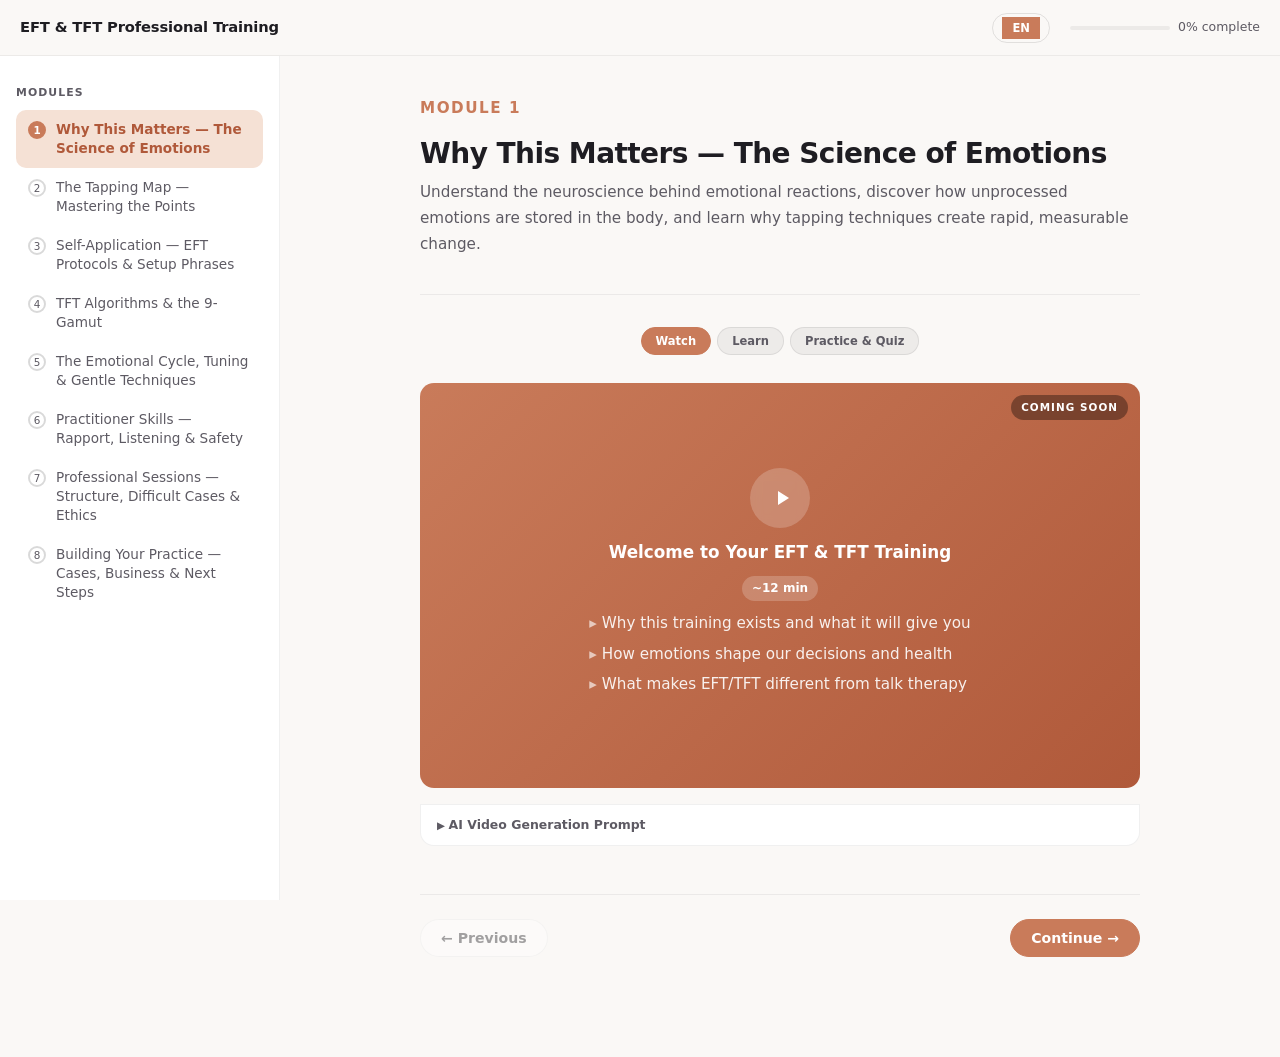
==== commit f6faaa0f: "Add Portuguese translation for EFT Module 5 Learn step Full PT content for Emotional Cycle module: 6" ====
--- a/learn/eft-tft/index.html
+++ b/learn/eft-tft/index.html
@@ -1150,7 +1150,127 @@
               <p><strong>Result:</strong> SUD dropped from 9 to 2 in a single session. Carlos delivered his presentation successfully. Notice the combination: EFT for broad emotional clearing, then TFT's targeted anxiety algorithm for precision work.</p>
             </div>
 
-            
+            </div>
+            <div data-lang="pt">
+            <h2>Responsabilidade — Antes de Comecar</h2>
+            <blockquote>"Antes de comecar: quem praticou todos os dias?"</blockquote>
+            <p>Essa nao e uma pergunta educada — e uma verificacao de compromisso. Levante sua mao primeiro (modele o comportamento que espera), depois pergunte diretamente:</p>
+            <ul>
+              <li>"Me conte: qual foi seu SUD antes e depois?"</li>
+              <li>"O que voce sentiu no corpo durante o tapping?"</li>
+              <li>"Teve algo que te surpreendeu?"</li>
+            </ul>
+            <p>Se voce nao praticou: tudo bem. Hoje a pratica comeca aqui, ao vivo. Mas a partir deste modulo, o que voce aprende so faz sentido se voce experimentar.</p>
+
+            <div class="callout callout-case">
+              <div class="callout-label">🎭 Estudo de Caso — Leia Antes de Continuar</div>
+              <h3 class="callout-title">Carlos, 38 — Medo de Palco Antes de Uma Grande Apresentacao</h3>
+              <p><strong>Situacao:</strong> Carlos, 38, e gerente de vendas. Ele chegou paralisado antes de uma apresentacao para a diretoria. <strong>SUD: 9.</strong> Maos suadas, voz travada, pensamento em loop: "Vou travar quando chegar minha vez."</p>
+              <p><strong>Sua vez:</strong> O que voce faria? Qual tecnica escolheria? Qual seria sua primeira frase? Por onde comecaria?</p>
+              <p><em>Pense na sua resposta antes de rolar para baixo e ver a solucao.</em></p>
+            </div>
+
+            <h2>A Frase de Preparacao — O Que a Maioria Nunca Explica</h2>
+            <blockquote>"A frase de preparacao tem uma estrutura muito especifica: 'Mesmo tendo este [reconhecimento do problema], eu me aceito profunda e completamente.' Ela faz duas coisas ao mesmo tempo: ativa a emocao E cria um estado de aceitacao. Sem ela, o tapping e mecanico. Com ela, o tapping alcanca o nucleo emocional."</blockquote>
+
+            <div class="callout callout-key">
+              <div class="callout-label">🔑 Conceito-Chave — Estrutura da Frase de Preparacao</div>
+              <h3 class="callout-title">A Formula em Duas Partes</h3>
+              <p><strong>Parte 1 — Reconhecimento do problema:</strong> "Mesmo tendo este/esta [problema especifico]…"</p>
+              <p><strong>Parte 2 — Declaracao de autoaceitacao:</strong> "…eu me aceito profunda e completamente."</p>
+              <p>Esta estrutura dupla e essencial. A primeira parte sintoniza o sistema nervoso com o problema. A segunda parte impede que o sistema se feche em resistencia. Juntas, elas abrem a porta para o tapping funcionar.</p>
+            </div>
+
+            <h3>5 Variacoes — Quando o Cliente Resiste ao "Eu Me Aceito"</h3>
+            <p>Alguns clientes nao conseguem dizer "eu me aceito profunda e completamente" — e isso e perfeitamente valido. Nunca force a frase original. Use a variacao que ressoa:</p>
+            <ol>
+              <li><strong>"…eu escolho me aceitar exatamente como sou."</strong></li>
+              <li><strong>"…eu estou aberto(a) a liberar isso."</strong></li>
+              <li><strong>"…eu escolho sentir paz sobre isso."</strong></li>
+              <li><strong>"…eu reconheco o que sinto e estou disposto(a) a mudar."</strong></li>
+              <li><strong>"…eu estou bem agora, mesmo com isso."</strong></li>
+            </ol>
+
+            <div class="callout callout-tip">
+              <div class="callout-label">💡 Dica Pro — Use a Linguagem do Cliente</div>
+              <p>Sempre combine a variacao com o que parece autentico para a pessoa. Se uma frase cria desconforto ou resistencia, ela esta trabalhando contra voce. A frase de preparacao deve funcionar como uma ponte, nao como uma parede.</p>
+            </div>
+
+            <h2>Construa Sua Propria Frase de Preparacao</h2>
+            <div class="phrase-builder">
+              <p class="phrase-builder-title">Construtor de Frase de Preparacao</p>
+              <p class="phrase-builder-desc">Digite o que voce (ou seu cliente) esta sentindo agora. Veja sua frase de preparacao personalizada aparecer instantaneamente.</p>
+              <input class="phrase-builder-input" type="text" placeholder="ex: no no estomago, medo de falar em publico, aperto no peito...">
+              <div class="phrase-builder-output">
+                <p class="phrase-builder-label">Sua Frase de Preparacao</p>
+                <div class="phrase-builder-phrase"></div>
+                <p class="phrase-builder-label">Variacoes (se a original nao ressoar)</p>
+                <div class="phrase-builder-variation"></div>
+                <div class="phrase-builder-variation"></div>
+                <div class="phrase-builder-variation"></div>
+              </div>
+            </div>
+
+            <h2>A Frase-Lembrete — O Erro Mais Comum</h2>
+            <div class="callout callout-key">
+              <div class="callout-label">🔑 Conceito-Chave — Regras da Frase-Lembrete</div>
+              <h3 class="callout-title">Use as Palavras EXATAS do Cliente</h3>
+              <ul>
+                <li>Use as <strong>palavras exatas do cliente</strong> — nunca substitua pela sua propria linguagem</li>
+                <li>Se o cliente diz "este no na garganta" — use isso, nao "esta ansiedade"</li>
+                <li>A frase precisa <strong>ativar</strong> a emocao, nao descreve-la academicamente</li>
+                <li>Quanto mais especifica a frase, mais profundo o tapping alcanca</li>
+              </ul>
+              <p><em>E aqui que muitos terapeutas erram. Eles "profissionalizam" a linguagem e perdem a carga emocional. As palavras do cliente carregam a energia — use-as exatamente como foram ditas.</em></p>
+            </div>
+
+            <h2>O Protocolo Completo de Mini-Sessao — 10 Passos</h2>
+            <p>Este e o roteiro que voce usara nas suas primeiras sessoes. Simples, claro e funcional. Aprenda de cor.</p>
+
+            <div class="callout callout-key">
+              <div class="callout-label">🔑 Conceito-Chave — Mini-Sessao em 10 Passos</div>
+              <h3 class="callout-title">Seu Primeiro Roteiro de Sessao</h3>
+              <ol>
+                <li><strong>IDENTIFICAR:</strong> Qual e o problema ou emocao?</li>
+                <li><strong>OBSERVAR:</strong> Onde aparece no corpo? Como e a sensacao?</li>
+                <li><strong>MEDIR:</strong> SUD inicial — diga o numero em voz alta</li>
+                <li><strong>FRASE:</strong> Crie uma frase curta que represente o problema (use as palavras exatas)</li>
+                <li><strong>PREPARACAO:</strong> KC × 3 com a frase de preparacao completa</li>
+                <li><strong>SEQUENCIA:</strong> TH → EB → SE → UE → UN → CH → CB → UA com a frase-lembrete</li>
+                <li><strong>RESPIRAR:</strong> 3 respiracoes profundas</li>
+                <li><strong>REAVALIAR:</strong> Novo SUD — diga o numero em voz alta</li>
+                <li><strong>REPETIR:</strong> Se SUD ainda acima de 3, faca outra rodada</li>
+                <li><strong>FECHAR:</strong> SUD final + SUE — o que cresceu? O que mudou?</li>
+              </ol>
+            </div>
+
+            <div class="callout callout-exercise">
+              <div class="callout-label">✏️ Exercicio — Pratica de Medicao ao Vivo</div>
+              <h3 class="callout-title">Mini-Sessao Completa — Faca Agora</h3>
+              <ol>
+                <li>Pense em uma <strong>situacao levemente estressante</strong> desta semana</li>
+                <li>Avalie seu <strong>SUD agora</strong>: numero de 0 a 10 — diga em voz alta</li>
+                <li>Faca uma <strong>rodada completa de EFT</strong> usando o protocolo de 10 passos acima</li>
+                <li>Respire. <strong>Reavalie seu SUD.</strong></li>
+                <li>Avalie seu <strong>SUE</strong>: quanto alivio voce sente? Novo numero.</li>
+              </ol>
+              <p><em>Observe a diferenca entre onde voce comecou e onde esta agora. Este momento de mudanca mensuravel e o que constroi confianca na tecnica — para voce e para seus futuros clientes.</em></p>
+            </div>
+
+            <div class="callout callout-case">
+              <div class="callout-label">🎭 Estudo de Caso — Solucao Revelada</div>
+              <h3 class="callout-title">Carlos — Solucao Tecnica</h3>
+              <ol>
+                <li><strong>Quebrar o estado:</strong> Respiracao 4-2-6 antes de qualquer tapping (Carlos esta preso em um loop mental — precisamos interrompe-lo primeiro)</li>
+                <li><strong>Medir:</strong> SUD = 9</li>
+                <li><strong>KC × 3:</strong> "Mesmo tendo este medo de travar, eu me aceito profunda e completamente"</li>
+                <li><strong>Sequencia completa de EFT</strong> com frase-lembrete: "este medo de travar"</li>
+                <li><strong>Algoritmo de ansiedade TFT</strong> logo apos: UE × 5 → UA × 5 → CB × 5 + 9-Gamut</li>
+                <li><strong>Reavaliar SUD.</strong> Repetir se acima de 3.</li>
+              </ol>
+              <p><strong>Resultado:</strong> SUD caiu de 9 para 2 em uma unica sessao. Carlos fez sua apresentacao com sucesso. Note a combinacao: EFT para limpeza emocional ampla, depois o algoritmo direcionado de ansiedade da TFT para trabalho de precisao.</p>
+            </div>
+
             </div>
             </div>
 
@@ -1485,7 +1605,159 @@
               <p><em>Notice: with a SUD of 10 and a lifelong phobia, this will likely require multiple sessions. Set that expectation up front. But also note — each session typically shows measurable progress, which builds the client's confidence in the process.</em></p>
             </div>
 
-            
+            </div>
+            <div data-lang="pt">
+            <h2>O Poder da Precisao — Por Que a TFT Usa Algoritmos</h2>
+            <blockquote>"Alguem lembra a diferenca pratica entre EFT e TFT?"</blockquote>
+            <p>O EFT usa uma sequencia universal de tapping para tudo. A TFT vai alem — ela tem <strong>algoritmos especificos para cada condicao emocional</strong>. Pense assim: o EFT e um canivete suico. A TFT e um kit cirurgico completo — cada instrumento projetado para um trabalho especifico.</p>
+
+            <div class="callout callout-tip">
+              <div class="callout-label">💡 Dica Pro — Checkpoints SUD</div>
+              <p>Na TFT, sempre <strong>meca o SUD apos cada sequencia de tratamento</strong> e antes de decidir os proximos passos. O algoritmo nao e um procedimento unico — e um ciclo: faca tapping na sequencia, verifique o SUD, repita se necessario, depois prossiga para o 9-Gamut quando o SUD comecar a cair.</p>
+            </div>
+
+            <h2>Os 6 Algoritmos Centrais da TFT</h2>
+            <p>Cada emocao tem sua propria sequencia de tapping. Clique em qualquer condicao para ver o protocolo completo.</p>
+            <div class="algo-selector">
+              <div class="algo-selector-options">
+                <button class="algo-selector-btn" data-algo="anxiety-pt">😰 Ansiedade</button>
+                <button class="algo-selector-btn" data-algo="depression-pt">😔 Depressao</button>
+                <button class="algo-selector-btn" data-algo="anger-pt">😤 Raiva</button>
+                <button class="algo-selector-btn" data-algo="phobia-pt">😱 Fobia</button>
+                <button class="algo-selector-btn" data-algo="pain-pt">🤕 Dor</button>
+                <button class="algo-selector-btn" data-algo="trauma-pt">💔 Trauma</button>
+              </div>
+              <div class="algo-selector-result" data-algo-panel="anxiety-pt">
+                <h4>Algoritmo de Ansiedade</h4>
+                <div class="algo-selector-sequence">UE × 5 → UA × 5 → CB × 5 &nbsp;+&nbsp; 9-Gamut &nbsp;+&nbsp; Repetir UE → UA → CB</div>
+                <p>O algoritmo mais usado na pratica diaria. Resultados tipicamente rapidos. <strong>O ponto sob o braco (UA) e essencial</strong> — faz parte do protocolo publicado de Callahan e nao deve ser omitido.</p>
+              </div>
+              <div class="algo-selector-result" data-algo-panel="depression-pt">
+                <h4>Algoritmo de Depressao</h4>
+                <div class="algo-selector-sequence">Gamut × 30 → CB × 5 &nbsp;+&nbsp; 9-Gamut</div>
+                <p>Se nao houver resultado apos 3 rodadas, use a correcao de Reversao Psicologica (RP) antes de continuar. A depressao frequentemente envolve padroes mais profundos de RP.</p>
+              </div>
+              <div class="algo-selector-result" data-algo-panel="anger-pt">
+                <h4>Algoritmo de Raiva</h4>
+                <div class="algo-selector-sequence">Dedo Minimo × 5 → CB × 5 &nbsp;+&nbsp; 9-Gamut</div>
+                <p>O efeito e frequentemente imediato — isso o torna excelente para demonstracao ao vivo. O ponto do dedo minimo e especificamente associado a raiva no mapeamento de meridianos da TFT.</p>
+              </div>
+              <div class="algo-selector-result" data-algo-panel="phobia-pt">
+                <h4>Algoritmo de Fobia</h4>
+                <div class="algo-selector-sequence">EB → UE → UA → CB &nbsp;+&nbsp; 9-Gamut &nbsp;+&nbsp; Repetir</div>
+                <p>Repita entre sessoes. Fobias fortes podem requerer multiplas sessoes — cada uma reduz o SUD mais rapido que a anterior. O tapping e cumulativo.</p>
+              </div>
+              <div class="algo-selector-result" data-algo-panel="pain-pt">
+                <h4>Algoritmo de Dor Fisica</h4>
+                <div class="algo-selector-sequence">Gamut × 50 → CB × 5 &nbsp;+&nbsp; 9-Gamut</div>
+                <p>Isso alivia a <em>intensidade</em> da dor — nao cura a condicao subjacente. <strong>Sempre comunique isso claramente ao cliente.</strong></p>
+              </div>
+              <div class="algo-selector-result" data-algo-panel="trauma-pt">
+                <h4>Algoritmo de Trauma</h4>
+                <div class="algo-selector-sequence">EB → UE → UA → CB &nbsp;+&nbsp; 9-Gamut &nbsp;+&nbsp; Repetir</div>
+                <p>Material intenso pode emergir durante este protocolo. Requer preparacao do terapeuta, habilidades de aterramento e um plano de seguranca. <strong>Nunca use em uma primeira sessao.</strong></p>
+              </div>
+            </div>
+
+            <div class="callout callout-warning">
+              <div class="callout-label">⚠️ Atencao — Seguranca do Algoritmo de Trauma</div>
+              <h3 class="callout-title">Manuseie Com Cuidado</h3>
+              <p>O algoritmo de trauma pode trazer a tona <strong>material emocional intenso e inesperado</strong>. Antes de usar com um cliente:</p>
+              <ul>
+                <li>Certifique-se de ter praticado <strong>tecnicas de aterramento</strong> (cobertas no Modulo 6)</li>
+                <li>Tenha um <strong>plano de manejo de ab-reacao</strong> pronto</li>
+                <li>Conheca os sinais de <strong>dissociacao</strong> (olhar vidrado, afeto plano, calma inapropriada subita)</li>
+                <li>Nunca use em primeira sessao ou sem rapport estabelecido</li>
+              </ul>
+            </div>
+
+            <h2>O Tratamento 9-Gamut — Todos os 9 Passos</h2>
+            <p>O 9-Gamut e o motor de processamento neurologico da TFT. Enquanto <strong>faz tapping continuamente no Ponto Gamut</strong> (dorso da mao, entre os nos dos dedos anelar e minimo), realize cada passo na ordem:</p>
+            <ol>
+              <li><strong>Feche os olhos</strong></li>
+              <li><strong>Abra os olhos</strong></li>
+              <li><strong>Olhe para baixo e para a esquerda</strong> (firme), depois retorne ao centro</li>
+              <li><strong>Olhe para baixo e para a direita</strong> (firme), depois retorne ao centro</li>
+              <li><strong>Role os olhos em um circulo completo</strong> em uma direcao</li>
+              <li><strong>Role os olhos em um circulo completo</strong> na direcao oposta</li>
+              <li><strong>Cantarole uma musica</strong> por cerca de 5 segundos (ex: "Parabens pra Voce")</li>
+              <li><strong>Conte em voz alta de 1 a 5</strong></li>
+              <li><strong>Cantarole a musica novamente</strong> por cerca de 5 segundos</li>
+            </ol>
+
+            <div class="callout callout-key">
+              <div class="callout-label">🔑 Conceito-Chave — Por Que o 9-Gamut Funciona</div>
+              <h3 class="callout-title">Processamento Hemisferico</h3>
+              <p>O Tratamento 9-Gamut funciona porque engaja diferentes tipos de processamento cerebral simultaneamente:</p>
+              <ul>
+                <li><strong>Movimentos oculares</strong> ativam diferentes hemisferios do cerebro — similar ao mecanismo por tras do EMDR</li>
+                <li><strong>Cantarolar</strong> engaja o hemisferio direito (processamento criativo, emocional)</li>
+                <li><strong>Contar em voz alta</strong> engaja o hemisferio esquerdo (processamento logico, sequencial)</li>
+                <li>Alternar entre essas modalidades ajuda a <strong>"desfazer" o processamento incompleto</strong> que mantem a emocao presa</li>
+              </ul>
+            </div>
+
+            <div class="callout callout-exercise">
+              <div class="callout-label">✏️ Exercicio — Pratique o 9-Gamut</div>
+              <h3 class="callout-title">Faca Agora — Todos os 9 Passos</h3>
+              <p>Encontre o Ponto Gamut no dorso da sua mao. Comece a fazer tapping continuamente e siga todos os 9 passos acima. Nao apresse — leve cerca de 3–5 segundos em cada passo.</p>
+            </div>
+
+            <h2>Procedimento de Respiracao da Clavicula</h2>
+            <p>O Procedimento de Respiracao da Clavicula e uma tecnica de correcao da TFT usada quando <strong>o tratamento nao esta funcionando</strong> — quando o SUD permanece preso apesar da aplicacao correta do algoritmo.</p>
+
+            <div class="callout callout-key">
+              <div class="callout-label">🔑 Conceito-Chave — Respiracao da Clavicula</div>
+              <h3 class="callout-title">Quando Nada Mais Funciona</h3>
+              <ol>
+                <li>Coloque dois dedos de uma mao no <strong>ponto da clavicula (CB)</strong></li>
+                <li>Com a outra mao, faca tapping no <strong>Ponto Gamut</strong> continuamente enquanto realiza cada passo de respiracao (5 batidas por passo):</li>
+              </ol>
+              <ul>
+                <li>Inspire totalmente e segure — bata 5 vezes</li>
+                <li>Expire pela metade e segure — bata 5 vezes</li>
+                <li>Expire totalmente e segure — bata 5 vezes</li>
+                <li>Inspire pela metade e segure — bata 5 vezes</li>
+                <li>Respire normalmente — bata 5 vezes</li>
+              </ul>
+            </div>
+
+            <h2>Rolagem de Olhos do Chao ao Teto</h2>
+            <p>A rolagem de olhos do chao ao teto e uma tecnica de <strong>consolidacao</strong> da TFT usada ao final de um tratamento bem-sucedido. Use quando o SUD ja caiu para 2 ou menos.</p>
+
+            <div class="callout callout-key">
+              <div class="callout-label">🔑 Conceito-Chave — Consolidacao</div>
+              <h3 class="callout-title">Fixe os Ganhos</h3>
+              <ol>
+                <li>Faca tapping no <strong>Ponto Gamut</strong> continuamente</li>
+                <li>Comece com os olhos olhando <strong>para o chao</strong></li>
+                <li>Lentamente — em cerca de 6–7 segundos — levante o olhar do chao ate o teto, mantendo a cabeca nivelada</li>
+                <li>Continue fazendo tapping durante todo o movimento ocular</li>
+              </ol>
+              <p>Este procedimento simples frequentemente elimina o ultimo ponto de SUD. Use como seu movimento final apos uma sequencia de algoritmo bem-sucedida.</p>
+            </div>
+
+            <div class="callout callout-case">
+              <div class="callout-label">🎭 Estudo de Caso</div>
+              <h3 class="callout-title">Ana, 42 — Fobia de Aviao</h3>
+              <p><strong>Situacao:</strong> Ana, 42, entra em panico ao ver qualquer imagem de aviao. <strong>SUD: 10.</strong> Um sonho de toda vida de viajar foi adiado por anos por causa deste medo.</p>
+              <p><strong>Sua vez:</strong> EFT ou TFT? Qual algoritmo? O que voce diria antes de comecar?</p>
+            </div>
+
+            <div class="callout callout-case">
+              <div class="callout-label">🎭 Estudo de Caso — Solucao Revelada</div>
+              <h3 class="callout-title">Ana — Solucao Tecnica</h3>
+              <ol>
+                <li><strong>Tecnica:</strong> TFT — Algoritmo de Fobia: EB → UE → UA → CB + 9-Gamut + Repetir</li>
+                <li><strong>KC preparacao:</strong> "Mesmo tendo este medo de voar, eu me aceito profunda e completamente"</li>
+                <li><strong>Normalize primeiro:</strong> "Fobias respondem muito bem a TFT — vamos trabalhar nisso juntos."</li>
+                <li><strong>Checkpoint SUD:</strong> Meca apos cada rodada. Multiplas sessoes podem ser necessarias.</li>
+                <li><strong>Se SUD ficar preso:</strong> Aplique Procedimento de Respiracao da Clavicula, depois repita o algoritmo.</li>
+                <li><strong>Quando SUD chegar a 2 ou menos:</strong> Use a rolagem de olhos do chao ao teto para consolidar.</li>
+              </ol>
+              <p><em>Note: com SUD 10 e uma fobia de longa data, provavelmente serao necessarias multiplas sessoes. Defina essa expectativa desde o inicio. Mas cada sessao tipicamente mostra progresso mensuravel.</em></p>
+            </div>
+
             </div>
             </div>
 
@@ -1975,7 +2247,222 @@
               <p><strong>Key lesson:</strong> When a client can't identify the trigger, <strong>start with the body</strong>. Physical sensations are always available, even when thoughts and memories aren't. The Tell the Story technique revealed the trigger that Mariana's conscious mind had hidden — the body led the way. This case also demonstrates Chasing the Pain (chest → throat → stomach) and Aspects (hurt → guilt → core belief) in a real clinical flow.</p>
             </div>
 
-            
+            </div>
+            <div data-lang="pt">
+            <h2>Entendendo Como as Emocoes Se Constroem — O Ciclo de 6 Estagios</h2>
+            <p>Antes de intervir com habilidade, precisamos entender como as emocoes se constroem, escalam e se sustentam. Toda reacao emocional segue um ciclo previsivel — e quando voce consegue ve-lo, pode intervir em qualquer estagio.</p>
+
+            <div class="callout callout-key">
+              <div class="callout-label">🔑 Conceito-Chave — O Ciclo Emocional de 6 Estagios</div>
+              <h3 class="callout-title">Do Gatilho ao Reforco</h3>
+              <ol>
+                <li><strong>Gatilho:</strong> Um evento externo ou lembrete interno ativa o sistema. Pode ser um cheiro, uma palavra, um olhar, uma memoria.</li>
+                <li><strong>Pensamento Automatico:</strong> O cerebro gera uma interpretacao instantanea — geralmente inconsciente e negativa. <em>"Isso e perigoso." "Nao sou bom o suficiente."</em></li>
+                <li><strong>Emocao:</strong> O pensamento produz um sentimento: ansiedade, raiva, tristeza, vergonha.</li>
+                <li><strong>Sintoma Fisico:</strong> A emocao se manifesta no corpo: peito apertado, coracao acelerado, estomago revolvido.</li>
+                <li><strong>Comportamento:</strong> A pessoa age sobre o sentimento: evitacao, retraimento, agressao, choro, congelamento.</li>
+                <li><strong>Consequencia/Reforco:</strong> O comportamento produz um resultado que retroalimenta o ciclo. A evitacao traz alivio temporario — que reforca a evitacao.</li>
+              </ol>
+            </div>
+
+            <div class="callout callout-tip">
+              <div class="callout-label">💡 Dica Pro — Identificando o Ponto de Entrada</div>
+              <p>Como terapeuta, seu trabalho e identificar <strong>onde no ciclo seu cliente esta preso</strong>. Alguns chegam no estagio da emocao ("Estou tao ansioso"). Outros no comportamento ("Nao consigo parar de checar o celular"). Outros no sintoma fisico ("Meu peito esta sempre apertado"). Todo ponto de entrada e valido.</p>
+            </div>
+
+            <h2>Sintonizacao — A Arte de Permanecer Conectado</h2>
+            <p>Quero que voce entenda profundamente: <strong>tapping sem sintonizacao e como tocar violao sem cordas.</strong> A mecanica esta la, mas nada ressoa.</p>
+
+            <div class="callout callout-key">
+              <div class="callout-label">🔑 Conceito-Chave — O Que e Sintonizacao?</div>
+              <h3 class="callout-title">Manter Contato Emocional Durante o Tapping</h3>
+              <p><strong>Sintonizacao</strong> significa que o cliente mantem contato emocional ativo com a questao enquanto faz tapping. Ele nao esta apenas pensando sobre o problema — esta <em>sentindo</em> no corpo, no peito, no estomago, na garganta.</p>
+              <p><strong>Sem sintonizacao, o tapping se torna mecanico.</strong> O cliente passa pelos movimentos mas o sistema emocional nao esta engajado. Resultado? Mudanca minima.</p>
+            </div>
+
+            <h3>Sintonizado vs. Intelectualizando — Como Diferenciar</h3>
+            <table class="tapping-table">
+              <thead>
+                <tr><th>Sinal</th><th>Sintonizado (Bom)</th><th>Intelectualizando (Nao Sintonizado)</th></tr>
+              </thead>
+              <tbody>
+                <tr><td>Qualidade da voz</td><td>Mais lenta, emocionalmente colorida, as vezes tremula</td><td>Plana, analitica, como relatorio</td></tr>
+                <tr><td>Linguagem corporal</td><td>Movimentando-se, suspirando, tocando peito ou estomago</td><td>Parada, controlada, bracos cruzados</td></tr>
+                <tr><td>Linguagem</td><td>"Eu sinto este peso no peito"</td><td>"Eu sei logicamente que isso nao deveria me incomodar"</td></tr>
+                <tr><td>Resposta SUD</td><td>Muda (sobe ou desce) entre rodadas</td><td>Permanece igual rodada apos rodada</td></tr>
+              </tbody>
+            </table>
+
+            <h3>Como Guiar o Cliente de Volta a Sintonizacao</h3>
+            <ul>
+              <li><strong>"Onde voce sente isso no corpo agora?"</strong> — Redireciona a atencao da mente para o corpo.</li>
+              <li><strong>"Fique com esse sentimento por um momento. Nao explique — apenas observe."</strong></li>
+              <li><strong>"Se esse sentimento tivesse uma cor, qual seria?"</strong> — Engaja o cerebro sensorial, nao-verbal.</li>
+              <li><strong>"Vamos desacelerar. Respire. Agora — o que aparece?"</strong></li>
+            </ul>
+
+            <div class="callout callout-warning">
+              <div class="callout-label">⚠️ Atencao — Sintonizacao e Sobrecarga</div>
+              <h3 class="callout-title">Existe Uma Linha Entre Sintonizado e Inundado</h3>
+              <p>Sintonizacao <strong>nao</strong> significa forcar o cliente a reviver seu pior momento em intensidade total. A zona ideal de sintonizacao e um <strong>SUD de 5-8</strong>: forte o suficiente para o sistema emocional estar ativado, manejavel o suficiente para o cliente ainda comunicar e participar.</p>
+              <p>Se o cliente ultrapassar SUD 9 durante a sintonizacao, <strong>pause o tapping imediatamente</strong>. Use aterramento para traze-lo de volta a uma faixa trabalhavel.</p>
+            </div>
+
+            <h2>A Triade Suave de Trauma</h2>
+            <p>Agora chegamos a tres das tecnicas mais importantes de toda a sua formacao. Sao as <strong>abordagens suaves ao trauma</strong> — metodos projetados para processar memorias dolorosas sem retraumatizar o cliente.</p>
+
+            <h3>1. Tecnica do Filme</h3>
+            <div class="callout callout-key">
+              <div class="callout-label">🔑 Conceito-Chave — Tecnica do Filme</div>
+              <h3 class="callout-title">Assistindo a Memoria de Uma Distancia Segura</h3>
+              <p>O cliente imagina a memoria traumatica como um filme curto em uma tela. Da um titulo ao filme (isso cria distancia cognitiva) e comeca a "assistir" do inicio.</p>
+              <ol>
+                <li>Peca ao cliente para dar um <strong>titulo curto</strong> a memoria — como nome de filme.</li>
+                <li>Peca para <strong>"dar play"</strong> e comecar a assistir na mente.</li>
+                <li>Quando a intensidade <strong>comecar a subir</strong> — mesmo levemente — eles levantam a mao ou dizem "pare."</li>
+                <li><strong>Pause o filme.</strong> Meca o SUD. Faca tapping no que estiver surgindo.</li>
+                <li>Quando SUD cair para 3 ou menos, <strong>"de play novamente"</strong>.</li>
+                <li>Continue ate o cliente poder <strong>assistir o filme inteiro sem pico de intensidade</strong>.</li>
+              </ol>
+            </div>
+
+            <h3>2. Tecnica Contar a Historia</h3>
+            <div class="callout callout-key">
+              <div class="callout-label">🔑 Conceito-Chave — Contar a Historia</div>
+              <h3 class="callout-title">Narrando Enquanto o Terapeuta Observa os Picos</h3>
+              <p>O cliente conta a historia do evento <strong>em voz alta</strong> enquanto o terapeuta observa sinais de intensidade emocional.</p>
+              <ol>
+                <li>Peca ao cliente para <strong>comecar a contar do inicio</strong> — devagar, nas proprias palavras.</li>
+                <li>Observe corpo, voz e rosto. No momento que notar <strong>qualquer sinal de intensidade crescente</strong>, diga suavemente: <strong>"Vamos parar aqui."</strong></li>
+                <li>Pergunte: <strong>"O que voce esta sentindo agora? Onde no corpo?"</strong> Meca SUD.</li>
+                <li><strong>Faca tapping neste momento especifico</strong> ate SUD cair para 3 ou menos.</li>
+                <li>Peca para <strong>voltar algumas frases antes do ponto de intensidade</strong> e continuar.</li>
+                <li>A historia esta "completa" quando o cliente pode <strong>contar toda a narrativa sem pico emocional</strong>.</li>
+              </ol>
+            </div>
+
+            <h3>3. Tecnica Trauma Sem Lagrimas</h3>
+            <div class="callout callout-key">
+              <div class="callout-label">🔑 Conceito-Chave — Trauma Sem Lagrimas</div>
+              <h3 class="callout-title">Processando Sem Ativar</h3>
+              <p>A tecnica mais suave das tres. O cliente trabalha no trauma <strong>sem ativa-lo emocionalmente por completo</strong>. Em vez de sentir a intensidade, ele <em>estima</em> qual seria.</p>
+              <ol>
+                <li>Peca ao cliente para <strong>pensar sobre o evento — mas nao entrar nele</strong>. Como ver um livro na prateleira sem abri-lo.</li>
+                <li>Pergunte: <strong>"Se voce fosse sentir essa memoria agora, qual seria seu SUD? Nao sinta — apenas estime."</strong></li>
+                <li><strong>Faca tapping no evento</strong> usando o SUD estimado como referencia.</li>
+                <li>Apos cada rodada, pergunte novamente: <strong>"Se fosse sentir agora, qual seria?"</strong></li>
+                <li>Continue ate o SUD estimado cair para 3 ou menos.</li>
+                <li>Agora — e so agora — peca ao cliente para <strong>realmente tentar sentir a memoria</strong>. Meca o SUD real.</li>
+              </ol>
+            </div>
+
+            <div class="callout callout-tip">
+              <div class="callout-label">💡 Dica Pro — Escolhendo a Tecnica Suave Certa</div>
+              <ul>
+                <li><strong>Trauma Sem Lagrimas</strong> — Distancia maxima. Melhor para trauma severo ou sessoes iniciais.</li>
+                <li><strong>Tecnica do Filme</strong> — Distancia moderada. Bom para a maioria do trabalho com trauma.</li>
+                <li><strong>Contar a Historia</strong> — Contato mais proximo. Melhor quando o cliente tem capacidade de se envolver com o material.</li>
+              </ul>
+              <p><strong>Na duvida, comece com mais distancia e aproxime-se.</strong></p>
+            </div>
+
+            <h3>Qual Tecnica Voce Deve Usar?</h3>
+            <div class="flow-picker">
+              <div data-flow-step="1" style="display:block">
+                <p class="flow-picker-q">O cliente esta disposto a compartilhar detalhes do evento traumatico?</p>
+                <button class="flow-picker-choice" data-next="2">Sim, consegue descrever</button>
+                <button class="flow-picker-choice" data-next="3">Nao, e muito doloroso ou nao consegue verbalizar</button>
+              </div>
+              <div data-flow-step="2" style="display:none">
+                <p class="flow-picker-q">Consegue narrar o evento sem ficar sobrecarregado (SUD fica abaixo de 7)?</p>
+                <button class="flow-picker-choice" data-answer="story">Sim, consegue contar com algum desconforto mas fica aterrado</button>
+                <button class="flow-picker-choice" data-answer="movie">Nao, fica muito angustiado ao tentar contar</button>
+              </div>
+              <div data-flow-step="3" style="display:none">
+                <p class="flow-picker-q">O cliente consegue dar um titulo ou rotulo breve a memoria?</p>
+                <button class="flow-picker-choice" data-answer="tearless">Sim, consegue nomear sem detalhes</button>
+                <button class="flow-picker-choice" data-answer="movie">Nao, ate nomear e gatilho</button>
+              </div>
+              <div class="flow-picker-answer" data-answer="story">
+                <h4>Tecnica Contar a Historia</h4>
+                <p>O cliente narra o evento enquanto voces fazem tapping juntos. Pare em qualquer pico de intensidade, reduza com tapping, depois continue.</p>
+              </div>
+              <div class="flow-picker-answer" data-answer="movie">
+                <h4>Tecnica do Filme</h4>
+                <p>O cliente assiste a memoria como um filme — a distancia. Nao narra em voz alta. Voce faz tapping no desconforto geral.</p>
+              </div>
+              <div class="flow-picker-answer" data-answer="tearless">
+                <h4>Tecnica Trauma Sem Lagrimas</h4>
+                <p>O cliente apenas fornece um titulo. Sem detalhes necessarios. Voce faz tapping no SUD estimado. A abordagem mais segura.</p>
+              </div>
+              <button class="flow-picker-restart">Tentar Novamente</button>
+            </div>
+
+            <h2>Aspectos — As Camadas Ocultas de Cada Questao</h2>
+            <div class="callout callout-key">
+              <div class="callout-label">🔑 Conceito-Chave — Aspectos</div>
+              <h3 class="callout-title">Diferentes Facetas do Mesmo Evento</h3>
+              <p>Toda memoria ou questao tem <strong>multiplos aspectos</strong> — diferentes camadas sensoriais, emocionais e cognitivas que podem precisar de tapping separado.</p>
+              <ul>
+                <li><strong>Visual:</strong> O que viram — um rosto, uma cor, sangue, escuridao</li>
+                <li><strong>Auditivo:</strong> O que ouviram — um grito, uma porta batendo, palavras ditas, silencio</li>
+                <li><strong>Emocional:</strong> Os sentimentos — medo, raiva, vergonha, impotencia</li>
+                <li><strong>Fisico:</strong> Sensacoes corporais — a dor, o frio, nausea</li>
+                <li><strong>Cognitivo:</strong> O significado criado — <em>"Foi minha culpa." "Eu deveria ter sabido."</em></li>
+              </ul>
+              <p><strong>Como lidar:</strong> Apos o SUD cair no alvo inicial, pergunte: <em>"Quando voce pensa nesse evento agora, tem mais alguma coisa que ainda incomoda?"</em></p>
+            </div>
+
+            <h2>O Efeito de Generalizacao</h2>
+            <div class="callout callout-key">
+              <div class="callout-label">🔑 Conceito-Chave — Efeito de Generalizacao</div>
+              <h3 class="callout-title">Quando Resolver Um Evento Cura Muitos</h3>
+              <p>Apos resolver uma memoria traumatica especifica, <strong>eventos similares frequentemente se resolvem automaticamente</strong>. O cerebro armazena experiencias similares em redes neurais conectadas. Quando voce resolve a carga emocional de um no na rede, a desativacao se espalha.</p>
+              <p><strong>Implicacao clinica:</strong> Voce nao precisa fazer tapping em toda memoria ruim. Foque nos <strong>eventos mais intensos e representativos</strong> de cada grupo.</p>
+            </div>
+
+            <h2>Procedimento de Paz Pessoal</h2>
+            <div class="callout callout-key">
+              <div class="callout-label">🔑 Conceito-Chave — Procedimento de Paz Pessoal</div>
+              <h3 class="callout-title">Abordagem Sistematica para Limpeza Emocional</h3>
+              <ol>
+                <li><strong>Faca uma lista</strong> de toda memoria incomoda que conseguir lembrar. A maioria gera 50-100+ itens.</li>
+                <li><strong>Avalie cada uma</strong> com SUD (0-10). Isso ajuda a priorizar.</li>
+                <li><strong>Comece fazendo tapping em um evento por dia</strong>. Inicie pelos itens de SUD mais baixo.</li>
+                <li><strong>Trabalhe a lista sistematicamente</strong> ao longo de semanas ou meses.</li>
+                <li><strong>Observe o Efeito de Generalizacao</strong> — ao limpar eventos especificos, reavalie a lista.</li>
+              </ol>
+            </div>
+
+            <h2>Perseguindo a Dor</h2>
+            <div class="callout callout-key">
+              <div class="callout-label">🔑 Conceito-Chave — Perseguindo a Dor</div>
+              <h3 class="callout-title">Seguindo a Sensacao Enquanto Ela Se Move</h3>
+              <p>Durante o tapping, uma sensacao fisica frequentemente <strong>muda de localizacao no corpo</strong>. O cliente comeca com aperto no peito. Apos uma rodada, o peito melhora — mas agora a garganta esta constrita. <strong>Isso nao e falha. E progresso.</strong></p>
+              <ol>
+                <li>Apos cada rodada, pergunte: <strong>"Onde voce sente agora?"</strong></li>
+                <li>Se mudou de localizacao, <strong>atualize a frase-lembrete</strong></li>
+                <li>Continue seguindo ate a sensacao <strong>se dissolver completamente ou chegar a SUD 0-2</strong></li>
+              </ol>
+            </div>
+
+            <div class="callout callout-case">
+              <div class="callout-label">🎭 Estudo de Caso</div>
+              <h3 class="callout-title">Mariana, 29 — O Loop de Choro</h3>
+              <p><strong>Situacao:</strong> Mariana, 29, chega ao consultorio em lagrimas. Chorando ha dois dias sem parar. <strong>SUD: 9.</strong> Quando perguntada o que desencadeou: <em>"Nao sei. Simplesmente nao para. Nem sei por que estou chorando."</em></p>
+              <p><strong>Solucao:</strong></p>
+              <ol>
+                <li><strong>Primeiro — estabilizar.</strong> Aterramento: respiracao guiada (4-2-6), copo de agua, tapping bilateral suave nos joelhos.</li>
+                <li><strong>Comece pelo corpo.</strong> <em>"Onde voce sente essa tristeza mais forte?"</em> Ela diz: <em>"Meu peito. Parece um peso."</em></li>
+                <li><strong>Faca tapping na sensacao fisica.</strong> Preparacao: <em>"Mesmo tendo este peso no peito que nao para, eu me aceito profunda e completamente."</em> SUD cai de 9 para 6.</li>
+                <li><strong>Use Contar a Historia.</strong> No SUD 6, ela esta na zona de sintonizacao. O gatilho se revela: foto da mae conectada a uma ligacao recente com palavras dolorosas.</li>
+                <li><strong>Verifique aspectos.</strong> Culpa (<em>"Eu deveria ter dito algo"</em>) e crenca mais profunda (<em>"Ela nunca vai me entender"</em>). Tapping em cada aspecto separadamente.</li>
+                <li><strong>Persiga a dor.</strong> O peso no peito move para garganta ("coisas que nao disse"), depois para estomago ("me sinto mal com isso").</li>
+                <li><strong>Feche com seguranca.</strong> SUD final: 2. Aterramento e fechamento positivo.</li>
+              </ol>
+              <p><strong>Licao-chave:</strong> Quando o cliente nao identifica o gatilho, <strong>comece pelo corpo</strong>. Sensacoes fisicas estao sempre disponiveis.</p>
+            </div>
+
             </div>
             </div>
 
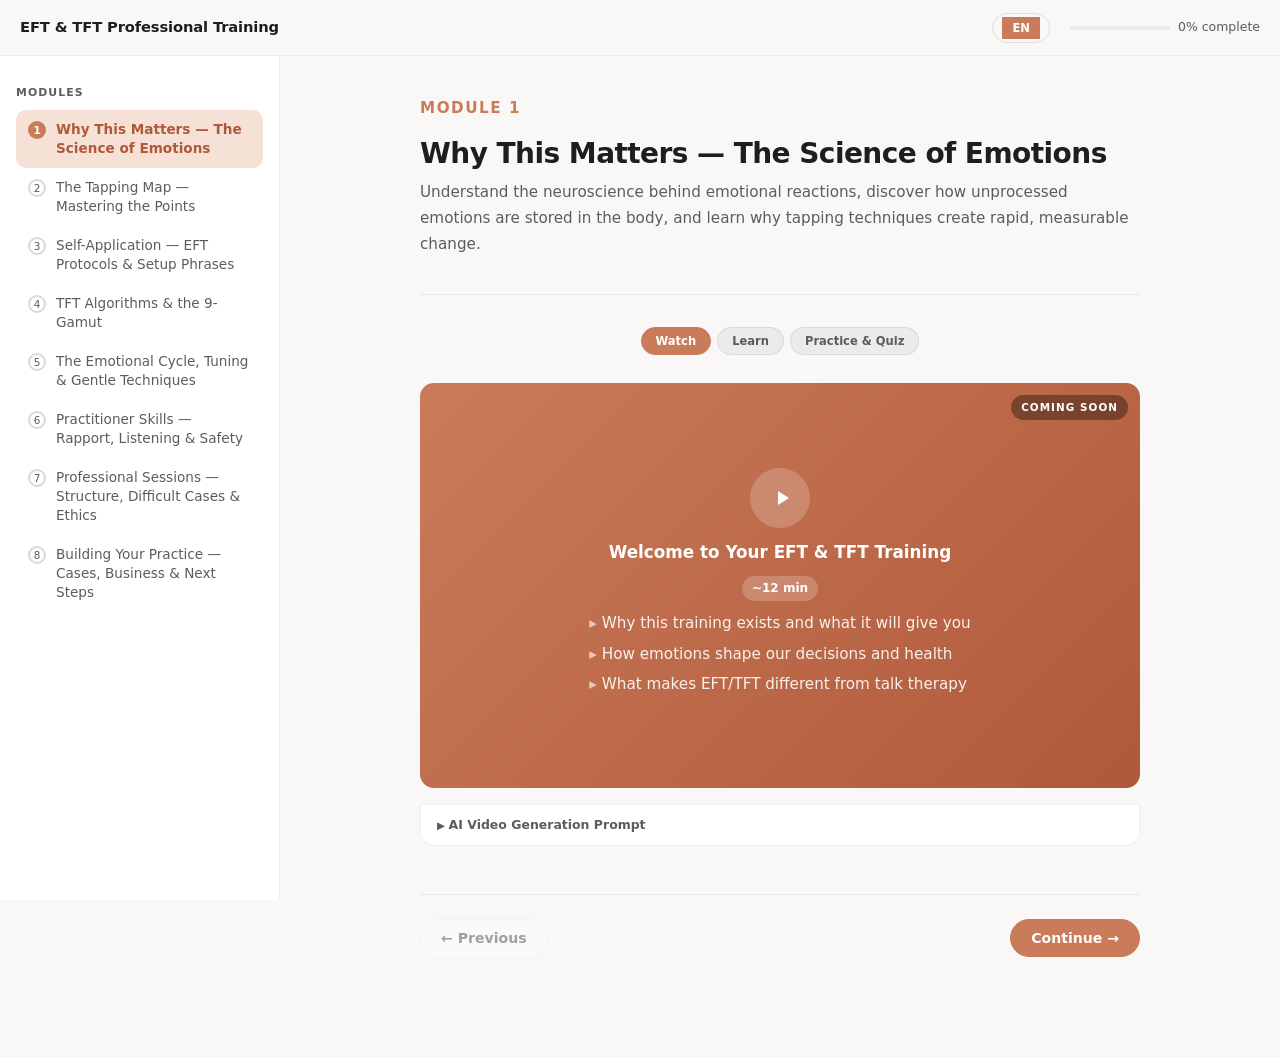
==== commit 1606bb8d: "Complete Portuguese translations for all 8 EFT modules All module Learn steps now have full PT conte" ====
--- a/learn/eft-tft/index.html
+++ b/learn/eft-tft/index.html
@@ -2863,7 +2863,194 @@
               </ul>
             </div>
 
-            
+            </div>
+            <div data-lang="pt">
+            <h2>Rapport — A Base de Tudo</h2>
+            <blockquote>"Sem conexao, nao ha abertura emocional. Sem abertura, o tapping nao alcanca o nucleo. O cliente precisa sentir: aqui eu estou seguro para ser exatamente quem sou."</blockquote>
+            <p>Rapport nao e uma tecnica — e uma <strong>forma de estar presente</strong>. Comeca no momento em que o cliente te ve, na sua postura, nos seus olhos, no seu tom.</p>
+
+            <h3>Os Tres Pilares do Rapport</h3>
+            <ul>
+              <li><strong>Espelhamento:</strong> Combine sutilmente a linguagem corporal, tom de voz e ritmo de fala do cliente. Nao imitacao — reflexo.</li>
+              <li><strong>Acompanhamento:</strong> Encontre-os onde estao antes de tentar leva-los a qualquer lugar.</li>
+              <li><strong>Curiosidade genuina:</strong> A ferramenta de rapport mais poderosa e interesse real na experiencia da pessoa.</li>
+            </ul>
+
+            <div class="callout callout-key">
+              <div class="callout-label">🔑 Conceito-Chave</div>
+              <h3 class="callout-title">Frases do Terapeuta — Aprenda de Cor</h3>
+              <ul>
+                <li><strong>Boas-vindas:</strong> "Fico feliz que voce esteja aqui hoje."</li>
+                <li><strong>Seguranca:</strong> "Voce esta em um espaco seguro. Nao existe certo ou errado no que voce sente."</li>
+                <li><strong>Validacao:</strong> "O que voce esta sentindo faz sentido dado o que voce passou."</li>
+                <li><strong>Permissao:</strong> "Voce nao precisa sentir nada especifico agora."</li>
+                <li><strong>Controle:</strong> "Podemos parar a qualquer momento."</li>
+                <li><strong>Escuta reflexiva:</strong> "Se entendi bem, o que voce esta me dizendo e..."</li>
+                <li><strong>Conexao:</strong> "Obrigada por confiar isso a mim. Isso ja e um passo importante."</li>
+              </ul>
+            </div>
+
+            <h2>Escuta Ativa — Mais Que Ouvir</h2>
+            <p>A maioria das pessoas escuta para responder. Um terapeuta habilidoso escuta para <strong>entender</strong>.</p>
+            <ul>
+              <li><strong>Escuta reflexiva:</strong> Repita o que o cliente disse nas suas proprias palavras.</li>
+              <li><strong>Validacao:</strong> Reconheca que a experiencia deles faz sentido. Nao "voce nao deveria sentir isso" — mas "claro que voce sente isso, dado o que aconteceu."</li>
+              <li><strong>Reconhecimento empatico:</strong> Va alem das palavras. As vezes uma pausa, um aceno, ou um simples "isso parece muito dificil" e mais poderoso que qualquer resposta clinica.</li>
+            </ul>
+
+            <h2>A Arte de Perguntar — Perguntas Que Abrem vs. Perguntas Que Fecham</h2>
+            <table class="tapping-table">
+              <thead>
+                <tr><th>Use Estas (Abertas)</th><th>Evite Estas (Fechadas)</th></tr>
+              </thead>
+              <tbody>
+                <tr><td>"Como foi para voce passar por isso?"</td><td>"Por que voce fez isso?" (acusatoria)</td></tr>
+                <tr><td>"O que isso traz em voce?"</td><td>"Voce nao acha que exagerou?" (julgamento)</td></tr>
+                <tr><td>"Se essa emocao pudesse falar, o que diria?"</td><td>"Nao foi tao ruim assim, foi?" (minimizacao)</td></tr>
+                <tr><td>"Onde voce sente isso no corpo agora?"</td><td>"Voce ja tentou simplesmente parar?" (invalidacao)</td></tr>
+              </tbody>
+            </table>
+
+            <div class="callout callout-tip">
+              <div class="callout-label">💡 Dica Pro — O Poder do Silencio</div>
+              <p>Apos fazer uma pergunta aberta, <strong>espere</strong>. Nao preencha o silencio. As coisas mais importantes que um cliente diz frequentemente vem apos uma pausa de 5–10 segundos.</p>
+            </div>
+
+            <h2>Protocolos de Seguranca — Conhecimento Nao Negociavel</h2>
+
+            <div class="callout callout-warning">
+              <div class="callout-label">⚠️ Conteudo Critico de Seguranca</div>
+              <h3 class="callout-title">Protocolo de Manejo de Ab-reacao</h3>
+              <p>Uma <strong>ab-reacao</strong> e uma liberacao emocional intensa e subita durante uma sessao — choro incontrolavel, tremor, hiperventilacao, ou inundacao subita de memoria traumatica.</p>
+              <ol>
+                <li><strong>Mantenha a calma.</strong> Seu sistema nervoso regula o deles.</li>
+                <li><strong>Pare o tapping focado em conteudo.</strong></li>
+                <li><strong>Mude para tapping bilateral continuo</strong> no ponto da clavicula — sem conteudo verbal.</li>
+                <li><strong>Guie a respiracao:</strong> "Respire comigo. Inspira... dois... tres... quatro. Segura. Solta... dois... tres... quatro... cinco... seis."</li>
+                <li><strong>Aterre-os no ambiente</strong> (use a tecnica 5-4-3-2-1).</li>
+                <li><strong>Ofereca agua.</strong> O ato de beber engaja o sistema nervoso parassimpatico.</li>
+                <li><strong>Nao encerre a sessao no pico.</strong></li>
+              </ol>
+            </div>
+
+            <div class="callout callout-warning">
+              <div class="callout-label">⚠️ Atencao</div>
+              <h3 class="callout-title">Contraindicacoes — Quando NAO Usar EFT/TFT</h3>
+              <ul>
+                <li><strong>Psicose ativa</strong></li>
+                <li><strong>Transtorno Dissociativo de Identidade (TDI)</strong> — requer treinamento especializado em trauma</li>
+                <li><strong>Intoxicacao ativa por substancias</strong></li>
+                <li><strong>Disturbios convulsivos</strong></li>
+                <li><strong>Transtornos de personalidade graves</strong> — requer supervisao clinica</li>
+                <li><strong>Ideacao suicida ativa</strong> — emergencia psiquiatrica. Nao tente tapping. Siga protocolo de crise local. <strong>Isso nao e negociavel.</strong></li>
+                <li><strong>Trauma recente (dentro de 48 horas)</strong> — foque apenas em estabilizacao</li>
+              </ul>
+              <p><strong>Na duvida, encaminhe.</strong> Encaminhar nao e falha — e responsabilidade profissional.</p>
+            </div>
+
+            <div class="callout callout-warning">
+              <div class="callout-label">⚠️ Atencao</div>
+              <h3 class="callout-title">Reconhecendo Dissociacao — Sinais-Chave</h3>
+              <ol>
+                <li><strong>Olhar vidrado</strong> — distante, desfocado, como se "nao estivessem la"</li>
+                <li><strong>Afeto plano</strong> — achatamento emocional subito apos alta intensidade (isso NAO e resolucao)</li>
+                <li><strong>Calma subita que parece errada</strong> — a mudanca e muito abrupta</li>
+                <li><strong>Perda de orientacao temporal</strong></li>
+                <li><strong>Linguagem de despersonalizacao</strong> — "Sinto como se estivesse me observando de fora"</li>
+              </ol>
+              <p><strong>Se observar dissociacao:</strong> Pare o tapping imediatamente. Use o nome da pessoa. Aterre-a com sensacao fisica. Oriente ao presente. Nao retome tapping naquela sessao.</p>
+            </div>
+
+            <div class="callout callout-key">
+              <div class="callout-label">🔑 Conceito-Chave</div>
+              <h3 class="callout-title">Tecnica de Aterramento Sensorial 5-4-3-2-1</h3>
+              <ul>
+                <li><strong>5 coisas que voce pode VER</strong></li>
+                <li><strong>4 coisas que voce pode TOCAR</strong></li>
+                <li><strong>3 coisas que voce pode OUVIR</strong></li>
+                <li><strong>2 coisas que voce pode CHEIRAR</strong></li>
+                <li><strong>1 coisa que voce pode PROVAR</strong></li>
+              </ul>
+            </div>
+
+            <h3>Reconheca os Sinais — Clique para Revelar</h3>
+            <div class="flip-cards">
+              <div class="flip-card">
+                <div class="flip-card-inner">
+                  <div class="flip-card-front">Olhar vazio, olhos desfocados</div>
+                  <div class="flip-card-back"><strong>Dissociacao</strong> — O cliente saiu mentalmente da sala. Pare o tapping. Use aterramento: "Me diga 5 coisas que voce pode ver agora."</div>
+                </div>
+              </div>
+              <div class="flip-card">
+                <div class="flip-card-inner">
+                  <div class="flip-card-front">Silencio subito no meio da frase</div>
+                  <div class="flip-card-back"><strong>Resposta de congelamento</strong> — O sistema nervoso desligou. Fale lenta e suavemente. Peca que sinta os pes no chao. Ofereca agua.</div>
+                </div>
+              </div>
+              <div class="flip-card">
+                <div class="flip-card-inner">
+                  <div class="flip-card-front">Riso nervoso sobre um tema doloroso</div>
+                  <div class="flip-card-back"><strong>Deflexao emocional</strong> — Nao e humor real. O cliente esta se protegendo. Nomeie gentilmente: "Percebo que voce esta rindo, mas seu corpo parece tenso. O que esta acontecendo por dentro?"</div>
+                </div>
+              </div>
+              <div class="flip-card">
+                <div class="flip-card-inner">
+                  <div class="flip-card-front">Cliente diz "estou bem" mas corpo esta rigido</div>
+                  <div class="flip-card-back"><strong>Incongruencia</strong> — Palavras e corpo nao combinam. Confie no corpo. "Suas palavras dizem bem, mas noto que seus ombros estao muito tensos. Vamos desacelerar."</div>
+                </div>
+              </div>
+              <div class="flip-card">
+                <div class="flip-card-inner">
+                  <div class="flip-card-front">Respiracao rapida, inquietacao, olhando para a porta</div>
+                  <div class="flip-card-back"><strong>Hiperativacao / Resposta de fuga</strong> — O sistema nervoso do cliente esta em luta-ou-fuga. Pause tudo. Guie respiracao (4-2-6). NAO continue tapping ate estarem regulados.</div>
+                </div>
+              </div>
+            </div>
+
+            <h2>Consentimento Informado — Requisito Profissional</h2>
+            <div class="callout callout-key">
+              <div class="callout-label">🔑 Conceito-Chave</div>
+              <h3 class="callout-title">Elementos Essenciais do Consentimento Informado</h3>
+              <ol>
+                <li><strong>Natureza do EFT/TFT:</strong> Descricao breve do que envolve</li>
+                <li><strong>Base de evidencias e limitacoes</strong></li>
+                <li><strong>Nao substitui:</strong> tratamento medico, psicoterapia ou cuidado psiquiatrico</li>
+                <li><strong>Qualificacoes do terapeuta</strong></li>
+                <li><strong>Potencial para intensidade emocional:</strong> "Voce pode parar a qualquer momento."</li>
+                <li><strong>Confidencialidade</strong> e excecoes</li>
+                <li><strong>Honorarios e politica de cancelamento</strong></li>
+                <li><strong>Assinatura e data</strong></li>
+              </ol>
+            </div>
+
+            <h2>Seguranca em Sessoes Online</h2>
+            <div class="callout callout-warning">
+              <div class="callout-label">⚠️ Atencao</div>
+              <h3 class="callout-title">Checklist de Sessao Online</h3>
+              <ul>
+                <li><strong>Garantir espaco privado</strong></li>
+                <li><strong>Contato de emergencia em arquivo</strong></li>
+                <li><strong>Saber a localizacao fisica do cliente</strong></li>
+                <li><strong>Plano de backup tecnologico</strong></li>
+                <li><strong>Objetos de aterramento</strong> por perto (agua, cobertor)</li>
+                <li><strong>Palavra de seguranca da sessao</strong></li>
+              </ul>
+            </div>
+
+            <h2>Seguranca em Sessao — Revelacoes e Notificacao Obrigatoria</h2>
+            <div class="callout callout-warning">
+              <div class="callout-label">⚠️ Atencao</div>
+              <h3 class="callout-title">O Que Fazer Quando um Cliente Revela Dano</h3>
+              <ul>
+                <li><strong>Mantenha calma e presenca.</strong></li>
+                <li><strong>Reconheca o que compartilharam:</strong> "Obrigada por confiar isso a mim."</li>
+                <li><strong>Conheca suas obrigacoes de notificacao obrigatoria.</strong></li>
+                <li><strong>Nao tente tratar alem do seu escopo.</strong> Encaminhe imediatamente.</li>
+                <li><strong>Encerre a sessao com seguranca.</strong></li>
+                <li><strong>Documente tudo.</strong></li>
+              </ul>
+            </div>
+
             </div>
             </div>
 
@@ -3367,7 +3554,238 @@
             </div>
 
             <!-- ── HOMEWORK ── -->
-            
+
+            </div>
+            <div data-lang="pt">
+            <h2>De Estudante a Terapeuta</h2>
+            <p>Voce passou seis modulos aprendendo tecnicas, praticando em si mesmo e construindo habilidades clinicas. Agora cruzamos um limiar. Este modulo e sobre o que acontece quando outra pessoa se senta diante de voce e diz: <strong>"Eu preciso de ajuda."</strong></p>
+            <blockquote>"Um bom terapeuta nao sabe apenas o que fazer. Ele sabe o que fazer quando o que planejou nao funciona."</blockquote>
+
+            <h2>A Estrutura de Sessao em 5 Fases</h2>
+            <div class="callout callout-key">
+              <div class="callout-label">🔑 Conceito-Chave</div>
+              <h3 class="callout-title">As 5 Fases</h3>
+              <p><strong>1. Escutar</strong> — O cliente conta sua historia. Voce escuta sem interromper, sem consertar, sem tranquilizar.</p>
+              <p><strong>2. Identificar</strong> — Juntos, vocês nomeiam a emocao central. Nao a historia — o sentimento por baixo dela.</p>
+              <p><strong>3. Medir</strong> — SUD inicial (0–10). Isso ancora a sessao em algo concreto.</p>
+              <p><strong>4. Tapping</strong> — Aplique a tecnica apropriada: EFT para desconforto geral, algoritmo TFT para emocoes especificas, tecnica suave para trauma.</p>
+              <p><strong>5. Fechar</strong> — SUD final. SUE. Tarefa de casa. Proximos passos. Nunca encerre abruptamente.</p>
+            </div>
+
+            <h3>Fase 1: Escutar</h3>
+            <ul>
+              <li>Mantenha contato visual suave — presente mas nao intenso</li>
+              <li>Use encorajadores minimos: "Mm-hmm," "Estou ouvindo," um aceno suave</li>
+              <li>Nao ofereca conselhos, reformulacoes ou relate a experiencia deles a sua propria</li>
+              <li>Deixe os silencios existirem — frequentemente e la que o sentimento real emerge</li>
+            </ul>
+
+            <h3>Fase 2: Identificar</h3>
+            <p>Ajude-os a nomear o que realmente estao sentindo — nao a narrativa, mas a emocao. Muitos clientes chegam dizendo "estou estressado" quando o que realmente sentem e luto, vergonha ou impotencia.</p>
+
+            <h3>Fase 3: Medir</h3>
+            <div class="callout callout-tip">
+              <div class="callout-label">💡 Dica Pro — Quando Clientes Nao Conseguem Dar um Numero</div>
+              <ul>
+                <li>"Se 10 e o pior que voce ja sentiu e 0 e completamente calmo, onde voce esta agora?"</li>
+                <li>"Me mostre com as maos — quao grande e esse sentimento?"</li>
+                <li>"E mais como um 3, um 5 ou um 8?" — opcoes estreitam a faixa</li>
+              </ul>
+            </div>
+
+            <h3>Fase 4: Tapping</h3>
+            <ul>
+              <li><strong>Desconforto emocional geral</strong> → Protocolo completo de EFT</li>
+              <li><strong>Emocao especifica nomeada</strong> → Algoritmo TFT para aquela emocao</li>
+              <li><strong>Trauma ou material de alta intensidade</strong> → Tecnica suave primeiro</li>
+              <li><strong>SUD preso apos 3+ rodadas</strong> → Verifique Reversao Psicologica</li>
+            </ul>
+
+            <h3>Fase 5: Fechar</h3>
+            <ul>
+              <li><strong>SUD final</strong> e <strong>SUE</strong></li>
+              <li><strong>Tarefa de casa:</strong> Um exercicio especifico de auto-tapping</li>
+              <li><strong>Proximos passos:</strong> Prever o que trabalharao na proxima sessao</li>
+              <li><strong>Check-in:</strong> "Tem algo que voce quer dizer antes de encerrarmos?"</li>
+            </ul>
+
+            <h2>Reversao Psicologica (RP)</h2>
+            <div class="callout callout-key">
+              <div class="callout-label">🔑 Conceito-Chave</div>
+              <h3 class="callout-title">O Que e Reversao Psicologica?</h3>
+              <p>Reversao Psicologica e <strong>resistencia inconsciente a mudanca</strong>. E a parte do cliente que diz: "Parte de mim nao quer soltar isso." Nao e desafio consciente. O cliente genuinamente quer melhorar — mas uma parte mais profunda do sistema esta segurando, porque o problema serve um proposito oculto.</p>
+              <ul>
+                <li>Ansiedade sobre aposentadoria que protege contra enfrentar perda de identidade</li>
+                <li>Raiva de um ex-parceiro que protege contra sentir luto</li>
+                <li>Medo de falar em publico que protege contra risco de julgamento</li>
+              </ul>
+            </div>
+
+            <h3>Como Reconhecer RP</h3>
+            <ul>
+              <li>O SUD <strong>nao se move</strong> apos 3+ rodadas de tecnica corretamente aplicada</li>
+              <li>O cliente e cooperativo e engajado</li>
+              <li>As vezes o SUD <em>aumenta</em> apos tapping — sinal forte de RP</li>
+            </ul>
+
+            <h3>Como Tratar RP</h3>
+            <div class="callout callout-exercise">
+              <div class="callout-label">✏️ Exercicio — Correcao de RP</div>
+              <h3 class="callout-title">A Frase de RP</h3>
+              <p>Faca tapping no KC continuamente enquanto repete tres vezes:</p>
+              <p><strong>"Mesmo tendo esta resistencia a soltar [questao], eu me aceito profunda e completamente."</strong></p>
+              <p>Variacoes:</p>
+              <ul>
+                <li>"Mesmo que parte de mim precise segurar esta [ansiedade/raiva/dor]..."</li>
+                <li>"Mesmo que possa nao ser seguro soltar isso..."</li>
+                <li>"Mesmo que soltar este [medo] signifique enfrentar algo que nao estou pronto..."</li>
+              </ul>
+            </div>
+
+            <h2>Tres Cenarios Dificeis</h2>
+
+            <h3>Cenario 1: O Cliente Resistente</h3>
+            <div class="callout callout-tip">
+              <div class="callout-label">💡 O Que Fazer</div>
+              <ul>
+                <li><strong>Valide, nao argumente:</strong> "Entendo completamente seu ceticismo."</li>
+                <li><strong>Comece com algo pequeno:</strong> "Voce estaria disposto a tentar uma coisa so? Leva 30 segundos."</li>
+                <li><strong>Use apenas o ponto KC:</strong> "Mesmo achando isso ridiculo, estou aqui e posso tentar"</li>
+                <li><strong>Deixe os resultados convencerem:</strong> Quando o SUD cai mesmo um ponto, ceticos frequentemente se tornam os clientes mais engajados</li>
+              </ul>
+            </div>
+
+            <h3>Cenario 2: O Cliente Muito Emocional</h3>
+            <div class="callout callout-tip">
+              <div class="callout-label">💡 O Que Fazer</div>
+              <ul>
+                <li><strong>Pare todo processamento verbal</strong></li>
+                <li><strong>Tapping silencioso</strong> ou estimulacao bilateral (abraco de borboleta)</li>
+                <li><strong>Respire com eles:</strong> Desacelere sua propria respiracao visivelmente. O sistema nervoso deles espelhara o seu</li>
+                <li><strong>Espere:</strong> A onda vai passar. Sempre passa</li>
+              </ul>
+            </div>
+
+            <h3>Cenario 3: Quando o Tapping Nao Funciona</h3>
+            <div class="callout callout-tip">
+              <div class="callout-label">💡 O Que Fazer — Checklist Diagnostico</div>
+              <ol>
+                <li><strong>Verifique Reversao Psicologica</strong></li>
+                <li><strong>Verifique aspectos:</strong> "E o mesmo sentimento, ou algo mudou?"</li>
+                <li><strong>Explore se a questao real esta por baixo:</strong> "Quando voce sente essa ansiedade, qual e a pior coisa que poderia acontecer?"</li>
+                <li><strong>Verifique as palavras:</strong> Esta usando as palavras exatas do cliente?</li>
+                <li><strong>Verifique a sintonizacao:</strong> O cliente esta realmente conectado a emocao?</li>
+              </ol>
+            </div>
+
+            <h2>Arvore de Decisao: Escolhendo a Tecnica Certa</h2>
+            <div class="callout callout-key">
+              <div class="callout-label">🔑 Conceito-Chave</div>
+              <h3 class="callout-title">Fluxograma de Selecao de Tecnica</h3>
+              <ul>
+                <li><strong>Emocao especifica nomeada</strong> → Algoritmo TFT para aquela emocao</li>
+                <li><strong>Desconforto geral</strong> → Protocolo completo de EFT</li>
+                <li><strong>Trauma ou memoria altamente carregada</strong> → Tecnica suave primeiro</li>
+              </ul>
+              <p><strong>Apos 3 rodadas, SUD nao moveu?</strong> Correcao de RP → Verifique aspectos → Explore questao mais profunda</p>
+            </div>
+
+            <h2>Etica Profissional</h2>
+
+            <h3>1. Relacionamentos Duplos</h3>
+            <p>Nao trate familiares, amigos intimos ou pessoas com quem voce tem outro relacionamento significativo. Voce pode ensinar auto-tapping. Nao pode ser o terapeuta deles.</p>
+
+            <h3>2. Transferencia e Contratransferencia</h3>
+            <p><strong>Transferencia:</strong> O cliente projeta sentimentos em voce. <strong>Contratransferencia:</strong> Voce projeta seu proprio material nao resolvido no cliente.</p>
+            <ul>
+              <li>Reconheca: "Estou sentindo algo que pertence a mim, nao a este cliente?"</li>
+              <li>Supervisao regular para prevenir pontos cegos</li>
+              <li>Auto-tapping: Use suas proprias tecnicas regularmente</li>
+            </ul>
+
+            <h3>3. Confidencialidade</h3>
+            <ul>
+              <li>Tudo dito em sessao permanece em sessao</li>
+              <li>Armazene notas com seguranca — LGPD no Brasil, HIPAA nos EUA</li>
+            </ul>
+
+            <h3>4. Alegacoes em Publicidade</h3>
+            <div class="callout callout-warning">
+              <div class="callout-label">⚠️ Regra Critica</div>
+              <p><strong>Nunca afirme "curar" nada.</strong> Diga: "EFT tem demonstrado reduzir sintomas de ansiedade" — nao "EFT cura ansiedade."</p>
+            </div>
+
+            <h3>5. Escopo de Pratica</h3>
+            <p><strong>Saiba o que voce pode tratar — e saiba quando encaminhar.</strong> Se o cliente apresenta ideacao suicida ativa, psicose, dissociacao severa ou autolesao — encaminhe imediatamente.</p>
+
+            <h3>6. Autocuidado do Terapeuta</h3>
+            <ul>
+              <li>Faca tapping em si mesmo regularmente</li>
+              <li>Busque supervisao ou apoio entre pares</li>
+              <li>Limite sessoes de alta intensidade por dia</li>
+              <li>Observe sinais de fadiga por compaixao</li>
+            </ul>
+
+            <h3>Cenarios Eticos — O Que Voce Faria?</h3>
+            <div class="flip-cards">
+              <div class="flip-card">
+                <div class="flip-card-inner">
+                  <div class="flip-card-front">Um cliente pede para tratar seu filho de 8 anos para ansiedade de prova. Voce nao tem treinamento com criancas.</div>
+                  <div class="flip-card-back"><strong>Encaminhe.</strong> Trabalhar fora da sua competencia e uma violacao etica. Explique honestamente e ajude-os a encontrar um especialista em criancas.</div>
+                </div>
+              </div>
+              <div class="flip-card">
+                <div class="flip-card-inner">
+                  <div class="flip-card-front">Durante uma sessao, um cliente revela que esta sendo fisicamente abusado pelo parceiro.</div>
+                  <div class="flip-card-back"><strong>Seguranca primeiro.</strong> Situacao de notificacao obrigatoria. Garanta seguranca imediata, forneca recursos de crise e siga suas obrigacoes de notificacao. Documente tudo.</div>
+                </div>
+              </div>
+              <div class="flip-card">
+                <div class="flip-card-inner">
+                  <div class="flip-card-front">Um amigo proximo pede "so uma sessao rapidinha" de graca em um jantar.</div>
+                  <div class="flip-card-back"><strong>Decline com graca.</strong> Relacionamentos duplos comprometem a eficacia terapeutica. "Adoraria ajudar — vamos marcar uma sessao adequada onde posso te dar toda minha atencao."</div>
+                </div>
+              </div>
+              <div class="flip-card">
+                <div class="flip-card-inner">
+                  <div class="flip-card-front">O SUD do cliente cai de 9 para 3 em uma sessao. Quer parar. Voce acredita que mais trabalho e necessario.</div>
+                  <div class="flip-card-back"><strong>Respeite a autonomia.</strong> O cliente decide quando parar. Reconheca o progresso, explique o que mais trabalho poderia abordar, e deixe-os escolher.</div>
+                </div>
+              </div>
+            </div>
+
+            <h2>Documentacao: Notas SOAP</h2>
+            <div class="callout callout-key">
+              <div class="callout-label">🔑 Conceito-Chave</div>
+              <h3 class="callout-title">Estrutura de Nota SOAP</h3>
+              <p><strong>S — Subjetivo:</strong> As palavras do cliente. O que relataram? Use citacoes diretas quando possivel.</p>
+              <p><strong>O — Objetivo:</strong> Suas observacoes clinicas. Linguagem corporal, tom vocal, reacoes fisicas durante tapping.</p>
+              <p><strong>A — Avaliacao:</strong> Dados clinicos. SUD (inicial e final), SUE, tecnica(s) usada(s), numero de rodadas, aspectos, RP detectada.</p>
+              <p><strong>P — Plano:</strong> Proximos passos. Tarefa de casa, foco da proxima sessao, encaminhamentos.</p>
+            </div>
+
+            <h2>Estudo de Caso: Roberto</h2>
+            <div class="callout callout-case">
+              <div class="callout-label">🎭 Estudo de Caso</div>
+              <h3 class="callout-title">Roberto, 55 — Ansiedade Sobre Aposentadoria</h3>
+              <p><strong>Situacao:</strong> Roberto, 55, engenheiro senior. Aposentadoria em seis meses. Ansiedade intensa — pensamentos acelerados, insonia, sensacao constante de pavor. <strong>SUD: 8.</strong></p>
+              <p>Voce identifica ansiedade. Aplica o algoritmo TFT de ansiedade corretamente — tres rodadas completas com 9-Gamut.</p>
+              <p><strong>Resultado apos 3 rodadas: SUD ainda em 8.</strong></p>
+            </div>
+
+            <div class="callout callout-case">
+              <div class="callout-label">🎭 Estudo de Caso — Solucao Revelada</div>
+              <h3 class="callout-title">Roberto — Analise Clinica</h3>
+              <p><strong>Diagnostico: Reversao Psicologica.</strong></p>
+              <p>Roberto foi engenheiro por 33 anos. Toda sua identidade esta construida em torno do trabalho. A ansiedade sobre aposentadoria protege-o de enfrentar: <strong>"Quem sou eu sem meu trabalho?"</strong></p>
+              <ol>
+                <li><strong>Reconheca a RP:</strong> SUD preso em 8 apos 3+ rodadas = apresentacao classica de RP</li>
+                <li><strong>Aplique correcao de RP:</strong> KC com: <em>"Mesmo que parte de mim precise desta ansiedade para evitar enfrentar a aposentadoria, eu me aceito profunda e completamente"</em></li>
+                <li><strong>Apos correcao:</strong> Retorne ao algoritmo de ansiedade. SUD comecara a cair</li>
+                <li><strong>Acompanhamento:</strong> Uma vez que ansiedade reduz, trabalho real comeca — explorar identidade e proposito alem do trabalho</li>
+              </ol>
+            </div>
+
             </div>
             </div>
 
@@ -3891,8 +4309,177 @@
 
             <blockquote>"The best time to start was yesterday. The second best time is right now."</blockquote>
 
-            <!-- Reflection (instead of homework) -->
-            
+            </div>
+            <div data-lang="pt">
+            <h2>Formato de Apresentacao de Caso Final</h2>
+            <div class="callout callout-key">
+              <div class="callout-label">🔑 Conceito-Chave</div>
+              <h3 class="callout-title">A Apresentacao de Caso em 7 Partes</h3>
+              <ol>
+                <li><strong>Contexto do cliente (anonimizado):</strong> Idade, genero, contexto de vida relevante. Nunca use nomes reais.</li>
+                <li><strong>Questao apresentada:</strong> Para que o cliente veio? Use as palavras dele quando possivel.</li>
+                <li><strong>Tecnica escolhida e por que:</strong> EFT, TFT ou combinacao? O que informou sua decisao?</li>
+                <li><strong>Fluxo da sessao:</strong> Frase de preparacao, sequencia de tapping, ajustes feitos durante a sessao.</li>
+                <li><strong>Progressao SUD:</strong> SUD inicial, SUD apos cada rodada, SUD final.</li>
+                <li><strong>Resultado:</strong> Palavras do proprio cliente sobre como se sentiu.</li>
+                <li><strong>O que voce faria diferente:</strong> Reflexao honesta demonstra maturidade profissional.</li>
+              </ol>
+            </div>
+
+            <h2>Caso Complexo: Fernanda — Mascaramento de Crenca Central</h2>
+            <div class="callout callout-key">
+              <div class="callout-label">🔑 Estudo de Caso</div>
+              <h3 class="callout-title">Cliente: Fernanda, 34</h3>
+              <p><strong>Questao:</strong> "Me sinto travada na vida." Sensacao geral de infelicidade, nada catastrofico, apenas um sentimento persistente de que algo estava errado.</p>
+              <p><strong>SUD inicial:</strong> 7. <strong>Tecnica:</strong> EFT. <strong>Frase:</strong> "Mesmo me sentindo travada e infeliz, eu me aceito profunda e completamente."</p>
+              <p><strong>Rodada 1:</strong> SUD 7 → 6. <strong>Rodada 2:</strong> 6 → 5. <strong>Rodada 3:</strong> Parou em 5.</p>
+              <p>Pergunta: <em>"Fernanda, quando voce fica com esse sentimento de estar travada — o que ele diz sobre voce?"</em></p>
+              <p>Fernanda: <strong>"Eu nao mereco ser feliz."</strong></p>
+              <p>A questao de superficie mascarava uma crenca central. <strong>Nova frase:</strong> "Mesmo acreditando que nao mereco ser feliz..." SUD caiu de 5 para 2.</p>
+            </div>
+
+            <div class="callout callout-key">
+              <div class="callout-label">🔑 Conceito-Chave</div>
+              <h3 class="callout-title">Mascaramento de Crenca Central</h3>
+              <p>A questao de superficie e real, mas a carga emocional e sustentada por uma crenca mais profunda e frequentemente inconsciente.</p>
+              <p><strong>Pergunta que desbloqueia crencas centrais:</strong> "Se esse sentimento pudesse falar, o que diria sobre voce?"</p>
+            </div>
+
+            <h2>Tres Refinamentos Tecnicos</h2>
+            <h3>1. Palavras Exatas Importam</h3>
+            <p>A frase-lembrete deve usar <strong>as palavras exatas do cliente</strong>. Se o cliente diz "parece uma pedra pesada no meu peito," a frase e <em>"esta pedra pesada no meu peito"</em> — nao "esta pressao no peito."</p>
+
+            <h3>2. Checagem de Foco</h3>
+            <p>Durante a sequencia, a atencao do cliente pode derivar. Periodicamente pergunte: <em>"O que voce esta sentindo agora?"</em></p>
+
+            <h3>3. Reconhecimento de RP</h3>
+            <p>Se o progresso estaciona, sempre verifique Reversao Psicologica antes de assumir que a tecnica falhou.</p>
+
+            <h2>Quando o Tapping Nao Funciona</h2>
+            <table class="tapping-table">
+              <thead><tr><th>Razao</th><th>Como Parece</th><th>O Que Fazer</th></tr></thead>
+              <tbody>
+                <tr><td><strong>Alvo errado</strong></td><td>SUD nao se move. Cliente desconectado.</td><td>Reavalie. "Isso e realmente o que mais te incomoda agora?"</td></tr>
+                <tr><td><strong>Aspectos nao abordados</strong></td><td>SUD cai mas sobe novamente, ou nova sensacao aparece.</td><td>Acolha. Aborde cada novo aspecto com sua propria frase.</td></tr>
+                <tr><td><strong>Ganho secundario</strong></td><td>Cliente resiste a melhora.</td><td>Explore: "O que mudaria na sua vida se isso fosse completamente resolvido?"</td></tr>
+                <tr><td><strong>Necessidade de encaminhamento</strong></td><td>Ideacao suicida, psicose, dissociacao severa.</td><td>Fora do escopo. Encaminhe imediatamente.</td></tr>
+                <tr><td><strong>Desorganizacao energetica</strong></td><td>Nada funciona. SUD aumenta com tapping.</td><td>Tente Respiracao da Clavicula. Agua. Pausa.</td></tr>
+              </tbody>
+            </table>
+
+            <div class="callout callout-tip">
+              <div class="callout-label">💡 Dica Pro — Normalize a Nao-Resposta</div>
+              <p>Nunca diga "Nao esta funcionando." Diga: <strong>"Seu sistema esta nos dizendo algo. Vamos ouvir o que ele precisa."</strong></p>
+            </div>
+
+            <h2>O Modelo de Programa de 8 Semanas</h2>
+            <div class="callout callout-key">
+              <div class="callout-label">🔑 Conceito-Chave</div>
+              <h3 class="callout-title">Estrutura do Programa de 8 Semanas</h3>
+              <table class="tapping-table">
+                <thead><tr><th>Semana</th><th>Tema</th><th>Foco</th></tr></thead>
+                <tbody>
+                  <tr><td><strong>1</strong></td><td>Avaliacao</td><td>Intake completo. Identificar questoes, historia, objetivos. Estabelecer linhas de base SUD.</td></tr>
+                  <tr><td><strong>2</strong></td><td>Tapping Fundacional</td><td>Ensinar autoaplicacao. Primeira sessao guiada na questao principal.</td></tr>
+                  <tr><td><strong>3</strong></td><td>Questoes Centrais</td><td>Ir alem dos sintomas de superficie para crencas centrais e causas raiz.</td></tr>
+                  <tr><td><strong>4</strong></td><td>Trabalho Profundo</td><td>Material mais carregado emocionalmente. Tecnicas suaves conforme necessario.</td></tr>
+                  <tr><td><strong>5</strong></td><td>Relacionamentos</td><td>Padroes relacionais, limites, medos de comunicacao.</td></tr>
+                  <tr><td><strong>6</strong></td><td>Eu Futuro</td><td>Do passado para construir o futuro. Frases de preparacao positivas.</td></tr>
+                  <tr><td><strong>7</strong></td><td>Integracao</td><td>Revisar progresso. Remedir SUDs da Semana 1. Abordar aspectos restantes.</td></tr>
+                  <tr><td><strong>8</strong></td><td>Formatura + Plano de Manutencao</td><td>Sessao final. Celebrar progresso. Plano personalizado de manutencao.</td></tr>
+                </tbody>
+              </table>
+            </div>
+
+            <h2>Precificacao</h2>
+            <table class="tapping-table">
+              <thead><tr><th>Servico</th><th>Faixa de Preco (Mercado EUA)</th><th>Notas</th></tr></thead>
+              <tbody>
+                <tr><td><strong>Sessao avulsa</strong> (60 min)</td><td>$150–$250</td><td>Bom para consultas iniciais.</td></tr>
+                <tr><td><strong>Programa de 8 semanas</strong></td><td>$1.500–$3.000</td><td>Onde sua pratica deve ser construida.</td></tr>
+                <tr><td><strong>Programa em grupo</strong> (6–10 pessoas)</td><td>$297–$597 por pessoa</td><td>Menor custo por pessoa, maior receita total.</td></tr>
+              </tbody>
+            </table>
+
+            <h2>Selecao de Nicho</h2>
+            <ul>
+              <li><strong>Ansiedade e manejo de estresse:</strong> O maior mercado. Forte suporte de pesquisa para EFT.</li>
+              <li><strong>Otimizacao de desempenho:</strong> Atletas, executivos, performers. Resultados rapidos e visiveis.</li>
+              <li><strong>Manejo de dor cronica:</strong> Abordagem complementar ao tratamento medico.</li>
+              <li><strong>Peso e imagem corporal:</strong> Comer emocional, vergonha corporal, autossabotagem.</li>
+              <li><strong>Fobias:</strong> Uma das areas mais fortes do EFT/TFT.</li>
+              <li><strong>Luto e perda:</strong> Processar perda sem "superar."</li>
+            </ul>
+
+            <h2>Posicionamento Profissional</h2>
+            <div class="callout callout-key">
+              <div class="callout-label">🔑 Conceito-Chave</div>
+              <h3 class="callout-title">A Declaracao "Quem Eu Ajudo"</h3>
+              <p><strong>Formula:</strong> "Eu ajudo [pessoa especifica] que luta com [problema especifico] a [resultado especifico] usando [seu metodo]."</p>
+            </div>
+
+            <h3>Construa Sua Declaracao de Posicionamento Profissional</h3>
+            <div class="position-builder">
+              <p>Preencha cada campo para criar seu posicionamento unico de terapeuta:</p>
+              <div style="display:flex;flex-direction:column;gap:12px;max-width:400px;margin:16px auto">
+                <label style="font-size:0.85rem;font-weight:600">Quem voce ajuda?
+                  <input type="text" data-field="who" placeholder="ex: profissionais ocupados, novas maes" style="width:100%;padding:8px 12px;border:1px solid rgba(0,0,0,0.12);border-radius:8px;font-family:inherit;font-size:0.9rem;margin-top:4px">
+                </label>
+                <label style="font-size:0.85rem;font-weight:600">Com o que eles lutam?
+                  <input type="text" data-field="what" placeholder="ex: ansiedade, burnout, dor cronica" style="width:100%;padding:8px 12px;border:1px solid rgba(0,0,0,0.12);border-radius:8px;font-family:inherit;font-size:0.9rem;margin-top:4px">
+                </label>
+                <label style="font-size:0.85rem;font-weight:600">Qual e sua abordagem?
+                  <input type="text" data-field="how" placeholder="ex: EFT tapping e tecnicas somaticas" style="width:100%;padding:8px 12px;border:1px solid rgba(0,0,0,0.12);border-radius:8px;font-family:inherit;font-size:0.9rem;margin-top:4px">
+                </label>
+                <label style="font-size:0.85rem;font-weight:600">Que transformacao voce entrega?
+                  <input type="text" data-field="result" placeholder="ex: sentir calma e controle novamente" style="width:100%;padding:8px 12px;border:1px solid rgba(0,0,0,0.12);border-radius:8px;font-family:inherit;font-size:0.9rem;margin-top:4px">
+                </label>
+              </div>
+              <div class="position-builder-preview" style="background:var(--bg-alt);padding:16px 20px;border-radius:12px;font-size:1.05rem;font-style:italic;text-align:center;margin-top:16px">Eu ajudo [quem voce ajuda] a superar [com o que lutam] usando [sua abordagem] — para que possam [a transformacao].</div>
+            </div>
+
+            <h2>Literacia em Pesquisa — Falando Sobre as Evidencias</h2>
+            <h3>Tres Estudos Que Voce Precisa Conhecer</h3>
+            <ol>
+              <li><strong>Church, Yount &amp; Brooks (2012)</strong> — <strong>43% de reducao no cortisol</strong> apos uma hora de EFT.</li>
+              <li><strong>Feinstein (2012)</strong> — Revisao em revista da APA concluiu que protocolos de tapping atendem criterios de "tratamentos baseados em evidencias."</li>
+              <li><strong>Criterios APA Divisao 12</strong> — EFT atende os criterios para tratamento empiricamente apoiado.</li>
+            </ol>
+
+            <h2>Biblioteca de Recursos</h2>
+            <h3>Livros Recomendados</h3>
+            <ul>
+              <li><em>The EFT Manual</em> — Gary Craig</li>
+              <li><em>The Tapping Solution</em> — Nick Ortner</li>
+              <li><em>Tapping the Healer Within</em> — Roger Callahan</li>
+              <li><em>The Body Keeps the Score</em> — Bessel van der Kolk</li>
+            </ul>
+
+            <h3>Organizacoes Profissionais</h3>
+            <ul>
+              <li><strong>ACEP</strong> — Certificacao, educacao continuada, diretorios</li>
+              <li><strong>EFT Universe</strong> — Base de dados de pesquisa e certificacao</li>
+              <li><strong>EFT International</strong> — Padroes, acreditacao e mentoria</li>
+            </ul>
+
+            <h2>Cerimonia de Encerramento</h2>
+            <blockquote>"O trabalho que voce fez aqui nao e apenas academico. Voce mudou. Voce fez tapping nas suas proprias emocoes, confrontou seus proprios bloqueios e construiu habilidades que a maioria das pessoas nem sabe que existem."</blockquote>
+            <p><strong>Voce agora esta equipado para mudar vidas — comecando pela sua.</strong></p>
+
+            <div class="callout callout-key">
+              <div class="callout-label">🎓 Seus Proximos Passos</div>
+              <h3 class="callout-title">Daqui, Voce Segue em Frente</h3>
+              <ol>
+                <li><strong>Pratique.</strong> Trabalhe com amigos, familia e clientes voluntarios. Mire em 20 sessoes praticas antes de atender clientes pagos.</li>
+                <li><strong>Busque supervisao.</strong> Junte-se a um grupo de consulta entre pares ou encontre um mentor.</li>
+                <li><strong>Continue aprendendo.</strong> Leia os livros recomendados. Junte-se a ACEP. Participe de conferencias.</li>
+                <li><strong>Cuide de si mesmo.</strong> Pratique o que ensina. Use tapping em si mesmo regularmente.</li>
+                <li><strong>Comece.</strong> Nao espere ate se sentir "pronto o suficiente." Voce tem o conhecimento, as habilidades e o framework. O resto vem fazendo o trabalho.</li>
+              </ol>
+            </div>
+
+            <blockquote>"O melhor momento para comecar foi ontem. O segundo melhor e agora."</blockquote>
+
             </div>
             </div>
 
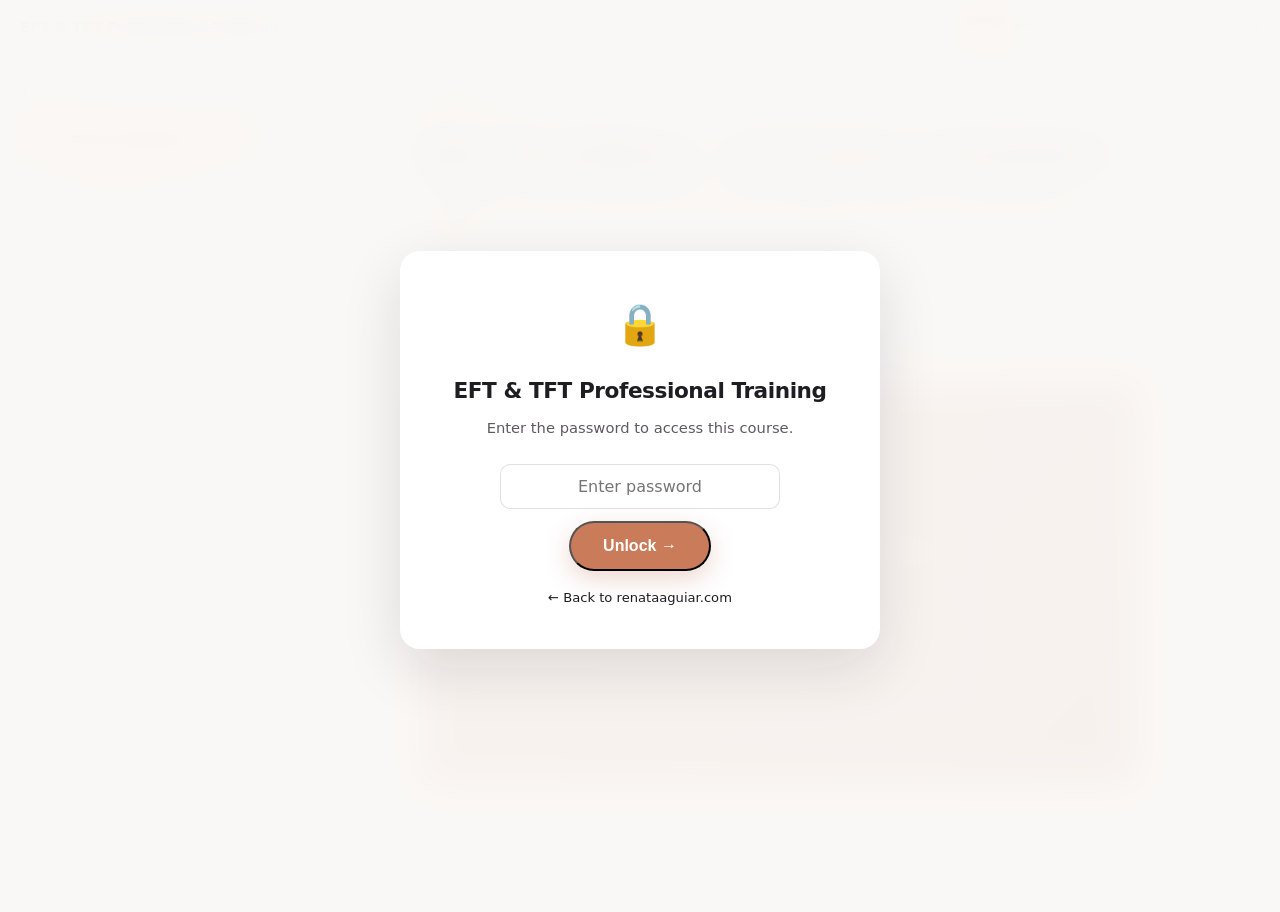
==== commit 2b467a30: "Merge pull request #1 from Daniellaguips/fix/eft-course-corrections Fix EFT course: PT language togg" ====
--- a/learn/eft-tft/index.html
+++ b/learn/eft-tft/index.html
@@ -6,7 +6,7 @@
     <title>EFT &amp; TFT Professional Training — Renata Aguiar</title>
     <meta name="description" content="Become a certified EFT/TFT practitioner. 8-module professional training covering tapping techniques, TFT algorithms, gentle trauma methods, practitioner skills, ethics, and business building." />
     <link rel="stylesheet" href="../../styles.css" />
-    <link rel="stylesheet" href="../courses.css" />
+    <link rel="stylesheet" href="../courses.css?v=3" />
   </head>
   <body class="course-page" data-course="eft" data-stripe-url="#STRIPE_EFT_LINK">
 
@@ -87,8 +87,8 @@
               <p class="module-objective">Understand the neuroscience behind emotional reactions, discover how unprocessed emotions are stored in the body, and learn why tapping techniques create rapid, measurable change.</p>
               </div>
               <div data-lang="pt">
-              <h1 class="module-title">Por Que Isso Importa — A Ciencia das Emocoes</h1>
-              <p class="module-objective">Entenda a neurociencia por tras das reacoes emocionais, descubra como emocoes nao processadas ficam armazenadas no corpo e aprenda por que as tecnicas de tapping produzem mudancas rapidas e mensuraveis.</p>
+              <h1 class="module-title">Por Que Isso Importa — A Ciência das Emoções</h1>
+              <p class="module-objective">Entenda a neurociência por trás das reações emocionais, descubra como emoções não processadas ficam armazenadas no corpo e aprenda por que as técnicas de tapping produzem mudanças rápidas e mensuráveis.</p>
               </div>
             </div>
 
@@ -101,6 +101,7 @@
 
             <!-- ─── Step 1: Watch ─── -->
             <div class="module-step is-active">
+              <div data-lang="en">
               <!-- Video Placeholder: Welcome -->
               <div class="video-placeholder">
                 <span class="video-badge">Coming Soon</span>
@@ -131,6 +132,22 @@
                   <p><strong>Tone:</strong> Warm, confident, evidence-based. Not clinical or cold. Like a knowledgeable friend explaining something important.</p>
                 </div>
               </details>
+              </div>
+              <div data-lang="pt">
+              <div class="video-placeholder">
+                <span class="video-badge">Em Breve</span>
+                <div class="video-play-icon"><svg viewBox="0 0 24 24"><polygon points="8,5 19,12 8,19"/></svg></div>
+                <div class="video-title">Bem-vindo à Sua Formação em EFT &amp; TFT</div>
+                <div class="video-duration">~12 min</div>
+                <div class="video-outline">
+                  <ul>
+                    <li>Por que esta formação existe e o que ela vai lhe proporcionar</li>
+                    <li>Como as emoções moldam nossas decisões e saúde</li>
+                    <li>O que diferencia EFT/TFT da terapia convencional</li>
+                  </ul>
+                </div>
+              </div>
+              </div>
             </div>
 
             <!-- ─── Step 2: Learn ─── -->
@@ -256,73 +273,73 @@
             </div>
             <div data-lang="pt">
             <h2>Antes de Tudo: Uma Pergunta</h2>
-            <blockquote>"Voce sente que controla suas emocoes… ou as vezes parece que elas controlam voce?"</blockquote>
-            <p>Porque a maioria das pessoas nao sofre por sentir demais. Elas sofrem porque ninguem nunca as ensinou <strong>o que fazer</strong> com o que sentem.</p>
-            <p>Este curso nao e sobre evitar o que voce sente. E sobre aprender algo que quase ninguem sabe: <strong>como reconhecer, entender e regular suas emocoes</strong>. E isso… muda tudo.</p>
+            <blockquote>"Você sente que controla suas emoções… ou às vezes parece que elas controlam você?"</blockquote>
+            <p>Porque a maioria das pessoas não sofre por sentir demais. Elas sofrem porque ninguém nunca as ensinou <strong>o que fazer</strong> com o que sentem.</p>
+            <p>Este curso não é sobre evitar o que você sente. É sobre aprender algo que quase ninguém sabe: <strong>como reconhecer, entender e regular suas emoções</strong>. É isso… muda tudo.</p>
 
             <div class="callout callout-exercise">
-              <div class="callout-label">✏️ Exercicio — Consciencia Corporal</div>
-              <h3 class="callout-title">Onde Voce Sente?</h3>
-              <p>Feche os olhos por 10 segundos. Pense em algo que te causou desconforto esta semana — nao precisa ser nada grave. Nao analise. Apenas observe: <strong>onde isso aparece no seu corpo?</strong></p>
-              <p>Fique com isso por 10–15 segundos em silencio.</p>
-              <p>Depois escreva onde voce sentiu: peito apertado? Estomago em no? Mandibula cerrada? Ombros pesados?</p>
-              <p><em>O que voce acabou de fazer… e o comeco de tudo. Vamos trabalhar exatamente com isso ao longo de toda a formacao.</em></p>
-            </div>
-
-            <h2>A Ciencia Por Tras das Emocoes</h2>
-            <h3>Emocoes Sao Biologia — Nao Fraqueza</h3>
+              <div class="callout-label">✏️ Exercício — Consciência Corporal</div>
+              <h3 class="callout-title">Onde Você Sente?</h3>
+              <p>Feche os olhos por 10 segundos. Pense em algo que te causou desconforto esta semana — não precisa ser nada grave. Não analise. Apenas observe: <strong>onde isso aparece no seu corpo?</strong></p>
+              <p>Fique com isso por 10–15 segundos em silêncio.</p>
+              <p>Depois escreva onde você sentiu: peito apertado? Estômago em nó? Mandíbula cerrada? Ombros pesados?</p>
+              <p><em>O que você acabou de fazer… é o começo de tudo. Vamos trabalhar exatamente com isso ao longo de toda a formação.</em></p>
+            </div>
+
+            <h2>A Ciência Por Tras das Emoções</h2>
+            <h3>Emoções São Biologia — Não Fraqueza</h3>
             <ul>
-              <li><strong>Amygdala:</strong> processa ameacas em milissegundos — ela reage antes que sua mente consciente saiba o que aconteceu</li>
-              <li><strong>Cortex pre-frontal:</strong> tenta regular a resposta — mas chega atrasado</li>
-              <li>E por isso que voce reage antes de pensar — e neurologico, nao um defeito de carater</li>
-              <li>O tapping funciona exatamente nessa lacuna entre reacao e regulacao</li>
+              <li><strong>Amígdala:</strong> processa ameaças em milissegundos — ela reage antes que sua mente consciente saiba o que aconteceu</li>
+              <li><strong>córtex pré-frontal:</strong> tenta regular a resposta — mas chega atrasado</li>
+              <li>É por isso que você reage antes de pensar — e neurológico, não um defeito de caráter</li>
+              <li>O tapping funciona exatamente nessa lacuna entre reação e regulação</li>
             </ul>
 
             <div class="callout callout-tip">
               <div class="callout-label">💡 Dica Pro — Fato Surpreendente</div>
-              <p>A amygdala dispara uma resposta de estresse em aproximadamente 12 milissegundos. O cortex pre-frontal leva 200–500 milissegundos para responder. Isso significa que <strong>voce reage quase 40 vezes mais rapido do que pensa</strong>.</p>
-              <p><em>Fonte: LeDoux (1996), "The Emotional Brain." O valor de 12ms e aproximado e baseado em vias de processamento subcortical.</em></p>
-            </div>
-
-            <h3>Experimente — Sua Velocidade de Reacao vs. Sua Amygdala</h3>
+              <p>A amígdala dispara uma resposta de estresse em aproximadamente 12 milissegundos. O córtex pré-frontal leva 200–500 milissegundos para responder. Isso significa que <strong>você reage quase 40 vezes mais rápido do que pensa</strong>.</p>
+              <p><em>Fonte: LeDoux (1996), "The Emotional Brain." O valor de 12ms é aproximado e baseado em vias de processamento subcortical.</em></p>
+            </div>
+
+            <h3>Experimente — Sua Velocidade de Reação vs. Sua Amígdala</h3>
             <div class="reaction-demo">
-              <p class="reaction-demo-title">Quao Rapido Voce Consegue Reagir?</p>
-              <p class="reaction-demo-desc">Quando a caixa ficar VERMELHA, clique o mais rapido que puder. Depois compare sua velocidade com os 12ms da sua amygdala.</p>
-              <div class="reaction-demo-area is-waiting">Clique aqui para comecar</div>
+              <p class="reaction-demo-title">Quao Rápido Você Consegue Reagir?</p>
+              <p class="reaction-demo-desc">Quando a caixa ficar VERMELHA, clique o mais rápido que puder. Depois compare sua velocidade com os 12ms da sua amígdala.</p>
+              <div class="reaction-demo-area is-waiting">Clique aqui para começar</div>
               <p class="reaction-demo-insight"></p>
             </div>
 
             <h3>O Corpo Como Arquivo Emocional</h3>
             <ul>
-              <li>Emocoes nao resolvidas ficam armazenadas no sistema nervoso</li>
-              <li>Um cheiro, uma musica, uma voz podem reativar emocoes antigas sem aviso</li>
-              <li>O corpo continua reagindo mesmo quando a situacao ja passou ha muito tempo</li>
-              <li>E por isso que terapias somaticas — aquelas que trabalham com o corpo — produzem resultados tao rapidos</li>
+              <li>Emoções não resolvidas ficam armazenadas no sistema nervoso</li>
+              <li>Um cheiro, uma música, uma voz podem reativar emoções antigas sem aviso</li>
+              <li>O corpo continua reagindo mesmo quando a situação já passou há muito tempo</li>
+              <li>É por isso que terapias somaticas — aquelas que trabalham com o corpo — produzem resultados tão rápidos</li>
             </ul>
-            <blockquote>"O corpo guarda memorias que a mente as vezes tenta esquecer."</blockquote>
-
-            <h3>Expressao Saudavel vs. Bloqueio Emocional</h3>
+            <blockquote>"O corpo guarda memórias que a mente às vezes tenta esquecer."</blockquote>
+
+            <h3>Expressão Saudável vs. Bloqueio Emocional</h3>
             <div class="callout callout-key">
               <div class="callout-label">🔑 Conceito-Chave</div>
-              <h3 class="callout-title">Dois Caminhos Para Cada Emocao</h3>
-              <p><strong>Expressao saudavel:</strong> Reconhecer e nomear a emocao → dar espaco sem se perder nela → permitir que o ciclo completo se realize → Resultado: alivio e clareza.</p>
-              <p><strong>Bloqueio emocional:</strong> Suprimir ("Nao posso sentir isso") → acumular sem processar → ignorar os sinais do corpo → Resultado: tensao, sintomas, explosao.</p>
-            </div>
-
-            <h2>O Que Sao EFT e TFT?</h2>
-            <h3>A Historia — Contexto Que Cria Credibilidade</h3>
+              <h3 class="callout-title">Dois Caminhos Para Cada Emoção</h3>
+              <p><strong>Expressão saudável:</strong> Reconhecer e nomear a emoção → dar espaço sem se perder nela → permitir que o ciclo completo se realize → Resultado: alívio e clareza.</p>
+              <p><strong>Bloqueio emocional:</strong> Suprimir ("Não posso sentir isso") → acumular sem processar → ignorar os sinais do corpo → Resultado: tensão, sintomas, explosão.</p>
+            </div>
+
+            <h2>O Que São EFT e TFT?</h2>
+            <h3>A História — Contexto Que Cria Credibilidade</h3>
             <ul>
-              <li><strong>Anos 1980:</strong> Dr. Roger Callahan, psicologo americano, descobriu que fazer tapping em pontos de acupressao enquanto focava em uma emocao reduzia a intensidade emocional em minutos</li>
+              <li><strong>Anos 1980:</strong> Dr. Roger Callahan, psicologo americano, descobriu que fazer tapping em pontos de acupressao enquanto focava em uma emoção reduzia a intensidade emocional em minutos</li>
               <li>Ele chamou de <strong>TFT — Thought Field Therapy</strong></li>
               <li><strong>Anos 1990:</strong> Gary Craig simplificou a abordagem e criou o <strong>EFT — Emotional Freedom Techniques</strong></li>
-              <li>Hoje, pesquisas publicadas validam o EFT para ansiedade, TEPT, fobia e dor cronica</li>
+              <li>Hoje, pesquisas publicadas validam o EFT para ansiedade, TEPT, fobia e dor crônica</li>
               <li>A Association for Comprehensive Energy Psychology (ACEP) representa terapeutas no mundo todo</li>
             </ul>
 
             <div class="callout callout-tip">
-              <div class="callout-label">💡 Dica Pro — Evidencia Cientifica</div>
-              <p>Um estudo publicado no <em>Journal of Nervous and Mental Disease</em> mostrou uma <strong>reducao de 43% no cortisol</strong> (o hormonio do estresse) apos apenas uma hora de EFT — comparado com 14% no grupo controle.</p>
-              <p><em>Referencia: Church, Yount &amp; Brooks (2012).</em></p>
+              <div class="callout-label">💡 Dica Pro — Evidência Cientifica</div>
+              <p>Um estudo publicado no <em>Journal of Nervous and Mental Disease</em> mostrou uma <strong>redução de 43% no cortisol</strong> (o hormônio do estresse) após apenas uma hora de EFT — comparado com 14% no grupo controle.</p>
+              <p><em>Referência: Church, Yount &amp; Brooks (2012).</em></p>
             </div>
 
             <h3>EFT vs. TFT — Entenda a Diferenca</h3>
@@ -331,30 +348,30 @@
                 <tr><th>Caracteristica</th><th>EFT</th><th>TFT</th></tr>
               </thead>
               <tbody>
-                <tr><td>Sequencia</td><td>Sequencia FIXA de 9 pontos</td><td>Algoritmos ESPECIFICOS por emocao</td></tr>
-                <tr><td>Complexidade</td><td>Facil de aprender e autoaplicar</td><td>Mais preciso, requer mais treinamento</td></tr>
-                <tr><td>Preparacao</td><td>Frase de preparacao longa</td><td>Inclui Tratamento 9-Gamut</td></tr>
-                <tr><td>Melhor para</td><td>Iniciantes e autoaplicacao</td><td>Sessoes profissionais direcionadas</td></tr>
+                <tr><td>Sequencia</td><td>Sequencia FIXA de 9 pontos</td><td>Algoritmos ESPECIFICOS por emoção</td></tr>
+                <tr><td>Complexidade</td><td>Fácil de aprender é autoaplicar</td><td>Mais preciso, requer mais treinamento</td></tr>
+                <tr><td>Preparação</td><td>Frase de preparação longa</td><td>Inclui Tratamento 9-Gamut</td></tr>
+                <tr><td>Melhor para</td><td>Iniciantes é autoaplicação</td><td>Sessoes profissionais direcionadas</td></tr>
                 <tr><td>Criado por</td><td>Gary Craig (anos 1990)</td><td>Dr. Roger Callahan (anos 1980)</td></tr>
               </tbody>
             </table>
 
-            <h2>Microintervencoes Para o Dia a Dia</h2>
+            <h2>Microintervenções Para o Dia a Dia</h2>
             <h3>O Radar Corporal — Sinais Que Sua Mente Ignora</h3>
             <ul>
-              <li><strong>Ombros tensos:</strong> alerta de estresse cronico acumulado</li>
-              <li><strong>Mandibula cerrada:</strong> frequentemente inconsciente, ligada a ansiedade</li>
-              <li><strong>Respiracao curta:</strong> corpo em modo luta-ou-fuga</li>
-              <li><strong>Estomago apertado, maos frias, testa franzida:</strong> todos convites do seu corpo para prestar atencao</li>
+              <li><strong>Ombros tensos:</strong> alerta de estresse crônico acumulado</li>
+              <li><strong>Mandíbula cerrada:</strong> frequentemente inconsciente, ligada a ansiedade</li>
+              <li><strong>Respiração curta:</strong> corpo em modo luta-ou-fuga</li>
+              <li><strong>Estômago apertado, mãos frias, testa franzida:</strong> todos convites do seu corpo para prestar atenção</li>
             </ul>
 
             <div class="callout callout-exercise">
-              <div class="callout-label">✏️ Exercicio — Microintervencoes (Menos de 2 Minutos)</div>
-              <h3 class="callout-title">Tres Resets Rapidos</h3>
+              <div class="callout-label">✏️ Exercício — Microintervenções (Menos de 2 Minutos)</div>
+              <h3 class="callout-title">Três Resets Rapidos</h3>
               <ol>
-                <li><strong>Respiracao:</strong> Inspire 4 segundos → segure 2 segundos → expire 6 segundos. Repita 3 vezes. <em>"Isso sinaliza ao sistema nervoso que nao ha perigo imediato."</em></li>
-                <li><strong>Alongamento:</strong> Ombros ate as orelhas, segure, solte devagar. 3 vezes. Role suavemente o pescoco de um lado para o outro.</li>
-                <li><strong>Mini-tapping:</strong> Faca tapping em KC + UE + CB por 5–10 segundos cada. Pense: <em>"Eu libero esta pressao e permito que meu corpo relaxe."</em></li>
+                <li><strong>Respiração:</strong> Inspire 4 segundos → segure 2 segundos → expire 6 segundos. Repita 3 vezes. <em>"Isso sinaliza ao sistema nervoso que não há perigo imediato."</em></li>
+                <li><strong>Alongamento:</strong> Ombros até as orelhas, segure, solte devagar. 3 vezes. Role suavemente o pescoco de um lado para o outro.</li>
+                <li><strong>Mini-tapping:</strong> Faça tapping em KC + UE + CB por 5–10 segundos cada. Pense: <em>"Eu libero esta pressão e permito que meu corpo relaxe."</em></li>
               </ol>
             </div>
 
@@ -362,11 +379,11 @@
             <div class="callout callout-key">
               <div class="callout-label">🔑 Conceito-Chave</div>
               <h3 class="callout-title">O Que e "Quebrar o Estado"?</h3>
-              <p>Quando alguem esta em crise, o cerebro fica repetindo o mesmo circuito em loop. Quebrar o estado significa <strong>interromper esse padrao</strong> e criar espaco para intervencao. E como reiniciar um computador travado — sem o reset, nada funciona.</p>
-              <p><strong>Tres formas de quebrar o estado:</strong></p>
+              <p>Quando alguém esta em crise, o cérebro fica repetindo o mesmo circuito em loop. Quebrar o estado significa <strong>interromper esse padrão</strong> é criar espaço para intervenção. É como reiniciar um computador travado — sem o reset, nada funciona.</p>
+              <p><strong>Três formas de quebrar o estado:</strong></p>
               <ol>
-                <li><strong>Respiracao consciente:</strong> 3 respiracoes lentas, profundas e guiadas</li>
-                <li><strong>Movimento fisico:</strong> levantar, caminhar, sacudir os bracos, beber agua</li>
+                <li><strong>Respiração consciente:</strong> 3 respirações lentas, profundas e guiadas</li>
+                <li><strong>Movimento físico:</strong> levantar, caminhar, sacudir os braços, beber água</li>
                 <li><strong>Humor leve:</strong> um comentario descontraido — sem invalidar a dor da pessoa</li>
               </ol>
             </div>
@@ -376,6 +393,7 @@
 
             <!-- ─── Step 3: Practice & Quiz ─── -->
             <div class="module-step">
+            <div data-lang="en">
             <div class="callout callout-homework">
               <div class="callout-label">📝 Homework — Module 1</div>
               <h3 class="callout-title">Your First Week of Practice</h3>
@@ -440,6 +458,73 @@
               </div>
 
               <button class="quiz-submit">Check Answers</button>
+              <div class="quiz-score"></div>
+            </div>
+            </div>
+            <div data-lang="pt">
+            <div class="callout callout-homework">
+              <div class="callout-label">📝 Tarefa de Casa — Módulo 1</div>
+              <h3 class="callout-title">Sua Primeira Semana de Prática</h3>
+              <ul>
+                <li>Identifique e anote <strong>3 sinais físicos de estresse</strong> que você percebe no seu corpo esta semana</li>
+                <li>Pratique a <strong>microintervenção de respiração</strong> (4-2-6) pelo menos uma vez por dia</li>
+                <li>Escreva uma reflexão de 3 a 5 linhas: o que você percebeu? O que te surpreendeu?</li>
+              </ul>
+            </div>
+
+            <div class="quiz-section">
+              <h3 class="quiz-title">Verificação do Módulo 1</h3>
+              <p class="quiz-subtitle">Teste sua compreensão — sem notas, apenas aprendizado.</p>
+
+              <div class="quiz-question" data-correct="b">
+                <p class="quiz-q-text"><span class="quiz-q-number">1.</span> Por que o corpo reage às emoções antes de as registrarmos conscientemente?</p>
+                <div class="quiz-options">
+                  <div class="quiz-option" data-value="a"><span class="quiz-radio"></span> Porque o córtex pré-frontal é mais rápido que a amígdala</div>
+                  <div class="quiz-option" data-value="b"><span class="quiz-radio"></span> Porque a amígdala processa ameaças em ~12ms, enquanto o córtex pré-frontal leva 200–500ms</div>
+                  <div class="quiz-option" data-value="c"><span class="quiz-radio"></span> Porque emoções são um sinal de fraqueza</div>
+                  <div class="quiz-option" data-value="d"><span class="quiz-radio"></span> Porque o corpo ignora o cérebro completamente</div>
+                </div>
+                <div class="quiz-feedback is-correct-answer">Correto! A amígdala dispara uma resposta de estresse aproximadamente 40x mais rápido do que a mente consciente consegue regulá-la. É por isso que o tapping funciona — ele intervém nessa lacuna.</div>
+                <div class="quiz-feedback is-incorrect-answer">Não exatamente. A amígdala (nosso detector de ameaças) dispara em ~12ms, muito mais rápido que o córtex pré-frontal (200–500ms). Essa diferença de velocidade explica por que reagimos antes de pensar.</div>
+              </div>
+
+              <div class="quiz-question" data-correct="c">
+                <p class="quiz-q-text"><span class="quiz-q-number">2.</span> Qual é a principal diferença entre EFT e TFT?</p>
+                <div class="quiz-options">
+                  <div class="quiz-option" data-value="a"><span class="quiz-radio"></span> EFT usa medicação; TFT não</div>
+                  <div class="quiz-option" data-value="b"><span class="quiz-radio"></span> TFT é mais novo e mais simplificado que EFT</div>
+                  <div class="quiz-option" data-value="c"><span class="quiz-radio"></span> EFT usa uma sequência fixa de pontos; TFT usa algoritmos específicos para cada emoção</div>
+                  <div class="quiz-option" data-value="d"><span class="quiz-radio"></span> Não há diferença prática</div>
+                </div>
+                <div class="quiz-feedback is-correct-answer">Correto! EFT usa uma sequência universal de tapping, enquanto TFT tem algoritmos específicos por condição (ex.: ansiedade, fobia, raiva).</div>
+                <div class="quiz-feedback is-incorrect-answer">Na verdade, TFT (anos 1980, Callahan) veio primeiro com algoritmos específicos por condição. EFT (anos 1990, Craig) simplificou em uma sequência universal. Ambos usam tapping em pontos de acupressão.</div>
+              </div>
+
+              <div class="quiz-question" data-correct="b">
+                <p class="quiz-q-text"><span class="quiz-q-number">3.</span> Um cliente está em crise e fica repetindo os mesmos pensamentos ansiosos em loop. O que você deve fazer PRIMEIRO?</p>
+                <div class="quiz-options">
+                  <div class="quiz-option" data-value="a"><span class="quiz-radio"></span> Começar imediatamente o tapping no ponto da sobrancelha</div>
+                  <div class="quiz-option" data-value="b"><span class="quiz-radio"></span> Quebrar o estado com respiração guiada antes de iniciar qualquer tapping</div>
+                  <div class="quiz-option" data-value="c"><span class="quiz-radio"></span> Pedir que avalie sua pontuação SUD</div>
+                  <div class="quiz-option" data-value="d"><span class="quiz-radio"></span> Explicar a história do EFT</div>
+                </div>
+                <div class="quiz-feedback is-correct-answer">Correto! Quando alguém está em um loop mental, o primeiro passo é quebrar o estado — geralmente com respiração guiada (4-2-6). Somente após a interrupção do padrão é que a intervenção eficaz pode começar.</div>
+                <div class="quiz-feedback is-incorrect-answer">Quando alguém está preso em um loop ansioso, primeiro você precisa quebrar o estado (respiração guiada, movimento físico ou ancoragem). O cérebro não consegue processar novas informações enquanto está preso em um circuito repetitivo.</div>
+              </div>
+
+              <div class="quiz-question" data-correct="d">
+                <p class="quiz-q-text"><span class="quiz-q-number">4.</span> O que o estudo de Church, Yount &amp; Brooks de 2012 demonstra sobre EFT?</p>
+                <div class="quiz-options">
+                  <div class="quiz-option" data-value="a"><span class="quiz-radio"></span> EFT cura depressão clínica em uma sessão</div>
+                  <div class="quiz-option" data-value="b"><span class="quiz-radio"></span> EFT aumenta os níveis de cortisol em 43%</div>
+                  <div class="quiz-option" data-value="c"><span class="quiz-radio"></span> EFT não tem efeito fisiológico mensurável</div>
+                  <div class="quiz-option" data-value="d"><span class="quiz-radio"></span> Uma hora de EFT reduziu o cortisol em 43%, comparado a 14% no grupo controle</div>
+                </div>
+                <div class="quiz-feedback is-correct-answer">Correto! O estudo mostrou uma redução significativa e mensurável do cortisol — o principal hormônio do estresse — após uma única sessão de EFT.</div>
+                <div class="quiz-feedback is-incorrect-answer">O estudo de Church, Yount &amp; Brooks mostrou uma redução de 43% no cortisol (hormônio do estresse) após uma hora de EFT, versus apenas 14% no grupo controle. Esta é uma das evidências fisiológicas mais fortes para o EFT.</div>
+              </div>
+
+              <button class="quiz-submit">Enviar Respostas</button>
               <div class="quiz-score"></div>
             </div>
             </div>
@@ -463,7 +548,7 @@
               </div>
               <div data-lang="pt">
               <h1 class="module-title">O Mapa do Tapping — Dominando os Pontos</h1>
-              <p class="module-objective">Aprenda o mapa completo de pontos de tapping EFT e TFT com associacoes de meridianos. Pratique a sequencia completa e entenda as escalas de medicao SUD/SUE.</p>
+              <p class="module-objective">Aprenda o mapa completo de pontos de tapping EFT e TFT com associacoes de meridianos. Pratique a sequencia completa é entenda as escalas de medicao SUD/SUE.</p>
               </div>
             </div>
 
@@ -476,7 +561,7 @@
 
             <!-- ─── Step 1: Watch ─── -->
             <div class="module-step is-active">
-
+            <div data-lang="en">
             <!-- Video Placeholder -->
             <div class="video-placeholder">
               <span class="video-badge">Coming Soon</span>
@@ -495,7 +580,7 @@
             <details class="video-prompt">
               <summary>AI Video Generation Prompt</summary>
               <div class="video-prompt-content">
-                <p><strong>Scene:</strong> Same warm studio. Renata standing, camera at medium shot (waist up) so both hands and upper body are visible. Cut to close-up inserts for each tapping point.</p>
+                <p><strong>Scene:</strong> Same warm studio. Renata standing, camera at medium shot (waist up) só both hands and upper body are visible. Cut to close-up inserts for each tapping point.</p>
                 <p><strong>Speaker:</strong> Renata — warm, precise, coach-like energy. Demonstrates every point on her own body as she speaks.</p>
                 <p><strong>Script outline (18 min):</strong></p>
                 <ul>
@@ -510,6 +595,23 @@
                 <p><strong>Tone:</strong> Energetic and practical. Coach guiding a workout — not a lecture. "Do it with me" energy throughout.</p>
               </div>
             </details>
+            </div>
+            <div data-lang="pt">
+            <div class="video-placeholder">
+              <span class="video-badge">Em Breve</span>
+              <div class="video-play-icon"><svg viewBox="0 0 24 24"><polygon points="8,5 19,12 8,19"/></svg></div>
+              <div class="video-title">O Mapa do Tapping — Todos os Pontos Demonstrados</div>
+              <div class="video-duration">~18 min</div>
+              <div class="video-outline">
+                <ul>
+                  <li>Todos os 9 pontos de EFT demonstrados no corpo com associações de meridianos</li>
+                  <li>Pontos de mão e dedos do TFT</li>
+                  <li>Primeira sequência guiada de tapping — acompanhe junto</li>
+                  <li>Escalas SUD e SUE explicadas e praticadas ao vivo</li>
+                </ul>
+              </div>
+            </div>
+            </div>
             </div>
 
             <!-- ─── Step 2: Learn ─── -->
@@ -560,7 +662,7 @@
                   <circle cx="120" cy="15" r="10"/><text x="120" y="15">TH</text>
                 </g>
                 <g class="tap-point" data-code="EB" data-name="Eyebrow (EB)" data-location="Inner edge of the eyebrow, near the bridge of the nose" data-meridian="Bladder Meridian">
-                  <circle cx="94" cy="47" r="10"/><text x="94" y="47">EB</text>
+                  <circle cx="105" cy="42" r="10"/><text x="105" y="42">EB</text>
                 </g>
                 <g class="tap-point" data-code="SE" data-name="Side of Eye (SE)" data-location="Bone at the outer corner of the eye" data-meridian="Gallbladder Meridian">
                   <circle cx="164" cy="55" r="10"/><text x="164" y="55">SE</text>
@@ -614,6 +716,54 @@
               <li><strong>KC (Karate Chop):</strong> Used in both EFT and TFT for setup and Psychological Reversal correction</li>
             </ul>
 
+            <!-- TFT Hand/Finger Diagram -->
+            <div class="tap-diagram" style="justify-content: center;">
+              <svg viewBox="0 0 260 320" class="tap-diagram-svg" style="max-width: 280px;">
+                <!-- Hand outline -->
+                <path d="M130,310 L110,280 Q80,260 75,230 L70,200 Q68,180 72,160 L60,100 Q58,80 65,70 Q72,60 78,70 L85,100 L85,80 Q83,55 85,40 Q90,25 97,25 Q104,25 106,40 L108,80 L110,60 Q108,35 112,20 Q118,8 126,8 Q134,8 138,20 L142,60 L144,80 Q146,40 148,30 Q152,18 158,18 Q164,18 167,30 L168,80 L170,100 Q178,70 182,65 Q188,58 194,65 Q198,72 193,90 L178,140 Q185,150 188,170 L190,200 Q192,230 185,260 Q175,280 160,290 L150,310 Z" fill="#f5e1d5" stroke="#c97b5a" stroke-width="2"/>
+                <!-- Finger labels / lines -->
+                <!-- Thumb side point -->
+                <g class="tap-point" data-code="Th" data-name="Thumb Side" data-location="Next to the thumbnail, inner edge" data-meridian="Lung Meridian">
+                  <circle cx="72" cy="72" r="9" fill="#c97b5a"/><text x="72" y="72" fill="#fff" font-size="7" font-weight="700" text-anchor="middle" dominant-baseline="central">Th</text>
+                </g>
+                <!-- Index finger side point -->
+                <g class="tap-point" data-code="IF" data-name="Index Finger Side" data-location="Next to the nail, inner edge" data-meridian="Large Intestine Meridian">
+                  <circle cx="100" cy="28" r="9" fill="#c97b5a"/><text x="100" y="28" fill="#fff" font-size="7" font-weight="700" text-anchor="middle" dominant-baseline="central">IF</text>
+                </g>
+                <!-- Middle finger side point -->
+                <g class="tap-point" data-code="MF" data-name="Middle Finger Side" data-location="Next to the nail, inner edge" data-meridian="Pericardium Meridian">
+                  <circle cx="130" cy="12" r="9" fill="#c97b5a"/><text x="130" y="12" fill="#fff" font-size="7" font-weight="700" text-anchor="middle" dominant-baseline="central">MF</text>
+                </g>
+                <!-- Little finger side point -->
+                <g class="tap-point" data-code="LF" data-name="Little Finger Side" data-location="Next to the nail — the anger point in TFT" data-meridian="Heart Meridian">
+                  <circle cx="188" cy="62" r="9" fill="#c97b5a"/><text x="188" y="62" fill="#fff" font-size="6" font-weight="700" text-anchor="middle" dominant-baseline="central">LF</text>
+                </g>
+                <!-- Gamut Point -->
+                <g class="tap-point" data-code="GP" data-name="Gamut Point (GP)" data-location="Back of hand, groove between ring and little finger knuckles" data-meridian="Triple Warmer Meridian">
+                  <circle cx="160" cy="140" r="11" fill="#9c27b0"/><text x="160" y="140" fill="#fff" font-size="7" font-weight="700" text-anchor="middle" dominant-baseline="central">GP</text>
+                </g>
+                <!-- KC point -->
+                <g class="tap-point" data-code="KC" data-name="Karate Chop (KC)" data-location="Side of the hand, between little finger base and wrist" data-meridian="Small Intestine Meridian">
+                  <circle cx="192" cy="200" r="10" fill="#c97b5a"/><text x="192" y="200" fill="#fff" font-size="7" font-weight="700" text-anchor="middle" dominant-baseline="central">KC</text>
+                </g>
+                <!-- Labels with leader lines -->
+                <line x1="72" y1="72" x2="30" y2="72" stroke="#999" stroke-width="1" stroke-dasharray="2,2"/>
+                <text x="28" y="72" fill="#666" font-size="7" text-anchor="end" dominant-baseline="central">Thumb</text>
+                <line x1="188" y1="62" x2="230" y2="62" stroke="#999" stroke-width="1" stroke-dasharray="2,2"/>
+                <text x="232" y="62" fill="#666" font-size="7" text-anchor="start" dominant-baseline="central">Little</text>
+                <line x1="160" y1="151" x2="220" y2="170" stroke="#999" stroke-width="1" stroke-dasharray="2,2"/>
+                <text x="222" y="170" fill="#9c27b0" font-size="7" font-weight="600" text-anchor="start" dominant-baseline="central">Gamut</text>
+                <line x1="192" y1="210" x2="230" y2="230" stroke="#999" stroke-width="1" stroke-dasharray="2,2"/>
+                <text x="232" y="230" fill="#666" font-size="7" text-anchor="start" dominant-baseline="central">KC</text>
+              </svg>
+              <div class="tap-info">
+                <p class="tap-info-hint">Click any point to see details</p>
+                <p class="tap-info-name" style="display:none;"></p>
+                <p class="tap-info-location" style="display:none;"></p>
+                <p class="tap-info-meridian" style="display:none;"></p>
+              </div>
+            </div>
+
             <div class="callout callout-exercise">
               <div class="callout-label">✏️ Exercise — Full Sequence Practice</div>
               <h3 class="callout-title">Your First Complete Tapping Round</h3>
@@ -714,7 +864,7 @@
                   <line x1="72" y1="200" x2="48" y2="265" stroke="#d4c4b8" stroke-width="2"/>
                   <line x1="168" y1="200" x2="192" y2="265" stroke="#d4c4b8" stroke-width="2"/>
                   <g class="tap-point" data-code="TH" data-name="Top of Head"><circle cx="120" cy="15" r="10"/><text x="120" y="15" fill="#fff" font-size="9" font-weight="700" text-anchor="middle" dominant-baseline="central">?</text></g>
-                  <g class="tap-point" data-code="EB" data-name="Eyebrow"><circle cx="94" cy="47" r="10"/><text x="94" y="47" fill="#fff" font-size="9" font-weight="700" text-anchor="middle" dominant-baseline="central">?</text></g>
+                  <g class="tap-point" data-code="EB" data-name="Eyebrow"><circle cx="105" cy="42" r="10"/><text x="105" y="42" fill="#fff" font-size="9" font-weight="700" text-anchor="middle" dominant-baseline="central">?</text></g>
                   <g class="tap-point" data-code="SE" data-name="Side of Eye"><circle cx="164" cy="55" r="10"/><text x="164" y="55" fill="#fff" font-size="9" font-weight="700" text-anchor="middle" dominant-baseline="central">?</text></g>
                   <g class="tap-point" data-code="UE" data-name="Under Eye"><circle cx="108" cy="74" r="10"/><text x="108" y="74" fill="#fff" font-size="9" font-weight="700" text-anchor="middle" dominant-baseline="central">?</text></g>
                   <g class="tap-point" data-code="UN" data-name="Under Nose"><circle cx="120" cy="90" r="10"/><text x="120" y="90" fill="#fff" font-size="9" font-weight="700" text-anchor="middle" dominant-baseline="central">?</text></g>
@@ -734,31 +884,31 @@
 
             </div>
             <div data-lang="pt">
-            <h2>Seu Corpo e a Ferramenta</h2>
-            <p>Agora que voce entende a ciencia por tras das emocoes, e hora de aprender o instrumento. A partir daqui, <strong>seu corpo se torna sua ferramenta de trabalho</strong>.</p>
+            <h2>Seu Corpo é a Ferramenta</h2>
+            <p>Agora que você entende a ciência por trás das emoções, é hora de aprender o instrumento. A partir daqui, <strong>seu corpo se torna sua ferramenta de trabalho</strong>.</p>
 
             <div class="callout callout-tip">
               <div class="callout-label">💡 Dica Pro — A Regra de Ouro</div>
-              <p>Sempre demonstre cada ponto no seu proprio corpo ao ensinar. Faca todos acompanharem e fazerem tapping junto com voce. <strong>Nao ensine so teoria — ensine movimento.</strong> O corpo aprende fazendo, nao apenas ouvindo.</p>
+              <p>Sempre demonstre cada ponto no seu próprio corpo ao ensinar. Faça todos acompanharem e fazerem tapping junto com você. <strong>Não ensine só teoria — ensine movimento.</strong> O corpo aprende fazendo, não apenas ouvindo.</p>
             </div>
 
             <h2>Pontos de Tapping EFT — Guia Completo do Terapeuta</h2>
-            <p>Existem 9 pontos primarios na sequencia EFT. Cada um corresponde a um ponto especifico de acupressao e seu meridiano associado.</p>
+            <p>Existem 9 pontos primarios na sequencia EFT. Cada um corresponde a um ponto específico de acupressao é seu meridiano associado.</p>
 
             <table class="tapping-table">
               <thead>
-                <tr><th>#</th><th>Ponto</th><th>Localizacao</th><th>Meridiano</th><th>Frase-Lembrete Exemplo</th></tr>
+                <tr><th>#</th><th>Ponto</th><th>Localização</th><th>Meridiano</th><th>Frase-Lembrete Exemplo</th></tr>
               </thead>
               <tbody>
-                <tr><td>KC</td><td>Karate Chop</td><td>Lateral da mao, entre a base do dedo minimo e o pulso</td><td>Intestino Delgado</td><td>"Mesmo tendo este [problema], eu me aceito profunda e completamente"</td></tr>
-                <tr><td>TH</td><td>Topo da Cabeca</td><td>Centro exato do topo da cabeca (coroa)</td><td>Ponto de Convergencia</td><td>"Esta ansiedade"</td></tr>
-                <tr><td>EB</td><td>Sobrancelha</td><td>Borda interna da sobrancelha, proximo a ponte do nariz</td><td>Bexiga</td><td>"Esta tensao"</td></tr>
+                <tr><td>KC</td><td>Karate Chop</td><td>Lateral da mao, entre a base do dedo mínimo é o pulso</td><td>Intestino Delgado</td><td>"Mesmo tendo este [problema], eu me aceito profunda e completamente"</td></tr>
+                <tr><td>TH</td><td>Topo da Cabeça</td><td>Centro exato do topo da cabeça (coroa)</td><td>Ponto de Convergencia</td><td>"Esta ansiedade"</td></tr>
+                <tr><td>EB</td><td>Sobrancelha</td><td>Borda interna da sobrancelha, próximo a ponte do nariz</td><td>Bexiga</td><td>"Esta tensão"</td></tr>
                 <tr><td>SE</td><td>Lado do Olho</td><td>Osso no canto externo do olho</td><td>Vesicula Biliar</td><td>"Eu ainda sinto isso"</td></tr>
-                <tr><td>UE</td><td>Abaixo do Olho</td><td>Osso diretamente abaixo do olho, alinhado com a pupila</td><td>Estomago</td><td>"Este medo no meu corpo"</td></tr>
-                <tr><td>UN</td><td>Abaixo do Nariz</td><td>Entre o nariz e o labio superior</td><td>Vaso Governador</td><td>"Eu ainda me sinto assim"</td></tr>
-                <tr><td>CH</td><td>Queixo</td><td>Vinco entre o labio inferior e o queixo</td><td>Vaso Central</td><td>"E dificil lidar com isso"</td></tr>
+                <tr><td>UE</td><td>Abaixo do Olho</td><td>Osso diretamente abaixo do olho, alinhado com a pupila</td><td>Estômago</td><td>"Este medo no meu corpo"</td></tr>
+                <tr><td>UN</td><td>Abaixo do Nariz</td><td>Entre o nariz é o labio superior</td><td>Vaso Governador</td><td>"Eu ainda me sinto assim"</td></tr>
+                <tr><td>CH</td><td>Queixo</td><td>Vinco entre o labio inferior é o queixo</td><td>Vaso Central</td><td>"E difícil lidar com isso"</td></tr>
                 <tr><td>CB</td><td>Clavicula</td><td>Cerca de 2 cm abaixo e ao lado da fossa do esterno</td><td>Rim</td><td>"Eu sinto no meu corpo"</td></tr>
-                <tr><td>UA</td><td>Abaixo do Braco</td><td>Cerca de 10 cm abaixo da axila, na lateral do torso</td><td>Baco</td><td>"Aberto a mudanca"</td></tr>
+                <tr><td>UA</td><td>Abaixo do Braco</td><td>Cerca de 10 cm abaixo da axila, na lateral do torso</td><td>Baco</td><td>"Aberto a mudança"</td></tr>
               </tbody>
             </table>
 
@@ -771,22 +921,22 @@
                 <line x1="120" y1="145" x2="168" y2="200" stroke="#d4c4b8" stroke-width="2"/>
                 <line x1="72" y1="200" x2="48" y2="265" stroke="#d4c4b8" stroke-width="2"/>
                 <line x1="168" y1="200" x2="192" y2="265" stroke="#d4c4b8" stroke-width="2"/>
-                <g class="tap-point" data-code="TH" data-name="Topo da Cabeca (TH)" data-location="Centro exato da coroa" data-meridian="Ponto de Convergencia">
+                <g class="tap-point" data-code="TH" data-name="Topo da Cabeça (TH)" data-location="Centro exato da coroa" data-meridian="Ponto de Convergencia">
                   <circle cx="120" cy="15" r="10"/><text x="120" y="15">TH</text>
                 </g>
-                <g class="tap-point" data-code="EB" data-name="Sobrancelha (EB)" data-location="Borda interna da sobrancelha, proximo a ponte do nariz" data-meridian="Meridiano da Bexiga">
-                  <circle cx="94" cy="47" r="10"/><text x="94" y="47">EB</text>
+                <g class="tap-point" data-code="EB" data-name="Sobrancelha (EB)" data-location="Borda interna da sobrancelha, próximo à ponte do nariz" data-meridian="Meridiano da Bexiga">
+                  <circle cx="105" cy="42" r="10"/><text x="105" y="42">EB</text>
                 </g>
                 <g class="tap-point" data-code="SE" data-name="Lado do Olho (SE)" data-location="Osso no canto externo do olho" data-meridian="Meridiano da Vesicula Biliar">
                   <circle cx="164" cy="55" r="10"/><text x="164" y="55">SE</text>
                 </g>
-                <g class="tap-point" data-code="UE" data-name="Abaixo do Olho (UE)" data-location="Osso diretamente abaixo do olho, alinhado com a pupila" data-meridian="Meridiano do Estomago">
+                <g class="tap-point" data-code="UE" data-name="Abaixo do Olho (UE)" data-location="Osso diretamente abaixo do olho, alinhado com a pupila" data-meridian="Meridiano do Estômago">
                   <circle cx="108" cy="74" r="10"/><text x="108" y="74">UE</text>
                 </g>
-                <g class="tap-point" data-code="UN" data-name="Abaixo do Nariz (UN)" data-location="Entre o nariz e o labio superior" data-meridian="Vaso Governador">
+                <g class="tap-point" data-code="UN" data-name="Abaixo do Nariz (UN)" data-location="Entre o nariz é o labio superior" data-meridian="Vaso Governador">
                   <circle cx="120" cy="90" r="10"/><text x="120" y="90">UN</text>
                 </g>
-                <g class="tap-point" data-code="CH" data-name="Queixo (CH)" data-location="Vinco entre o labio inferior e o queixo" data-meridian="Vaso Central">
+                <g class="tap-point" data-code="CH" data-name="Queixo (CH)" data-location="Vinco entre o labio inferior é o queixo" data-meridian="Vaso Central">
                   <circle cx="120" cy="107" r="10"/><text x="120" y="107">CH</text>
                 </g>
                 <g class="tap-point" data-code="CB" data-name="Clavicula (CB)" data-location="~2 cm abaixo e ao lado da fossa do esterno" data-meridian="Meridiano do Rim">
@@ -795,7 +945,7 @@
                 <g class="tap-point" data-code="UA" data-name="Abaixo do Braco (UA)" data-location="~10 cm abaixo da axila" data-meridian="Meridiano do Baco">
                   <circle cx="76" cy="178" r="10"/><text x="76" y="178">UA</text>
                 </g>
-                <g class="tap-point" data-code="KC" data-name="Karate Chop (KC)" data-location="Lateral da mao, entre a base do minimo e o pulso" data-meridian="Meridiano do Intestino Delgado">
+                <g class="tap-point" data-code="KC" data-name="Karate Chop (KC)" data-location="Lateral da mao, entre a base do mínimo é o pulso" data-meridian="Meridiano do Intestino Delgado">
                   <circle cx="44" cy="270" r="10"/><text x="44" y="270">KC</text>
                 </g>
               </svg>
@@ -808,44 +958,83 @@
             </div>
 
             <div class="callout callout-key">
-              <div class="callout-label">🔑 Conceito-Chave — Tecnica Correta de Tapping</div>
+              <div class="callout-label">🔑 Conceito-Chave — Técnica Correta de Tapping</div>
               <h3 class="callout-title">Como Fazer Tapping</h3>
               <ul>
                 <li><strong>Use 2 a 4 dedos.</strong> Bata com firmeza suave — como bater em uma mesa de madeira.</li>
                 <li><strong>Cada ponto: 5 a 7 batidas.</strong> Ritmo de aproximadamente 1 batida por segundo.</li>
                 <li><strong>Repita a frase-lembrete</strong> em voz alta ou mentalmente enquanto faz tapping em cada ponto.</li>
-                <li><strong>Qualquer lado do corpo funciona</strong> — voce pode alternar ou usar o lado que parecer mais natural.</li>
-              </ul>
-            </div>
-
-            <h2>Pontos TFT — Mao e Dedos</h2>
-            <p>Alem dos pontos compartilhados com EFT, a TFT usa pontos especificos na mao e nos dedos que sao essenciais para seus algoritmos:</p>
+                <li><strong>Qualquer lado do corpo funciona</strong> — você pode alternar ou usar o lado que parecer mais natural.</li>
+              </ul>
+            </div>
+
+            <h2>Pontos TFT — Mao é Dedos</h2>
+            <p>Além dos pontos compartilhados com EFT, a TFT usa pontos específicos na mao é nos dedos que são essenciais para seus algoritmos:</p>
             <ul>
-              <li><strong>Ponto Gamut (GP):</strong> Dorso da mao, no sulco entre os nós dos dedos anelar e minimo — o ponto-chave para o Tratamento 9-Gamut</li>
+              <li><strong>Ponto Gamut (GP):</strong> Dorso da mao, no sulco entre os nós dos dedos anelar e mínimo — o ponto-chave para o Tratamento 9-Gamut</li>
               <li><strong>Lateral do polegar:</strong> Ao lado da unha, borda interna</li>
               <li><strong>Lateral do indicador:</strong> Ao lado da unha, borda interna</li>
               <li><strong>Lateral do dedo medio:</strong> Ao lado da unha, borda interna</li>
-              <li><strong>Lateral do dedo minimo:</strong> Ao lado da unha — este e o <em>ponto da raiva</em> na TFT</li>
-              <li><strong>KC (Karate Chop):</strong> Usado tanto em EFT quanto em TFT para preparacao e correcao de Reversao Psicologica</li>
+              <li><strong>Lateral do dedo mínimo:</strong> Ao lado da unha — este é o <em>ponto da raiva</em> na TFT</li>
+              <li><strong>KC (Karate Chop):</strong> Usado tanto em EFT quanto em TFT para preparação e correção de Reversão Psicológica</li>
             </ul>
 
+            <!-- TFT Hand/Finger Diagram (PT) -->
+            <div class="tap-diagram" style="justify-content: center;">
+              <svg viewBox="0 0 260 320" class="tap-diagram-svg" style="max-width: 280px;">
+                <path d="M130,310 L110,280 Q80,260 75,230 L70,200 Q68,180 72,160 L60,100 Q58,80 65,70 Q72,60 78,70 L85,100 L85,80 Q83,55 85,40 Q90,25 97,25 Q104,25 106,40 L108,80 L110,60 Q108,35 112,20 Q118,8 126,8 Q134,8 138,20 L142,60 L144,80 Q146,40 148,30 Q152,18 158,18 Q164,18 167,30 L168,80 L170,100 Q178,70 182,65 Q188,58 194,65 Q198,72 193,90 L178,140 Q185,150 188,170 L190,200 Q192,230 185,260 Q175,280 160,290 L150,310 Z" fill="#f5e1d5" stroke="#c97b5a" stroke-width="2"/>
+                <g class="tap-point" data-code="Th" data-name="Lateral do Polegar" data-location="Ao lado da unha, borda interna" data-meridian="Meridiano do Pulmão">
+                  <circle cx="72" cy="72" r="9" fill="#c97b5a"/><text x="72" y="72" fill="#fff" font-size="7" font-weight="700" text-anchor="middle" dominant-baseline="central">Th</text>
+                </g>
+                <g class="tap-point" data-code="IF" data-name="Lateral do Indicador" data-location="Ao lado da unha, borda interna" data-meridian="Meridiano do Intestino Grosso">
+                  <circle cx="100" cy="28" r="9" fill="#c97b5a"/><text x="100" y="28" fill="#fff" font-size="7" font-weight="700" text-anchor="middle" dominant-baseline="central">IF</text>
+                </g>
+                <g class="tap-point" data-code="MF" data-name="Lateral do Dedo Médio" data-location="Ao lado da unha, borda interna" data-meridian="Meridiano do Pericárdio">
+                  <circle cx="130" cy="12" r="9" fill="#c97b5a"/><text x="130" y="12" fill="#fff" font-size="7" font-weight="700" text-anchor="middle" dominant-baseline="central">MF</text>
+                </g>
+                <g class="tap-point" data-code="LF" data-name="Lateral do Dedo Mínimo" data-location="Ao lado da unha — o ponto da raiva na TFT" data-meridian="Meridiano do Coração">
+                  <circle cx="188" cy="62" r="9" fill="#c97b5a"/><text x="188" y="62" fill="#fff" font-size="6" font-weight="700" text-anchor="middle" dominant-baseline="central">LF</text>
+                </g>
+                <g class="tap-point" data-code="GP" data-name="Ponto Gamut (GP)" data-location="Dorso da mão, sulco entre os nós dos dedos anelar e mínimo" data-meridian="Meridiano do Triplo Aquecedor">
+                  <circle cx="160" cy="140" r="11" fill="#9c27b0"/><text x="160" y="140" fill="#fff" font-size="7" font-weight="700" text-anchor="middle" dominant-baseline="central">GP</text>
+                </g>
+                <g class="tap-point" data-code="KC" data-name="Karate Chop (KC)" data-location="Lateral da mão, entre a base do dedo mínimo e o pulso" data-meridian="Meridiano do Intestino Delgado">
+                  <circle cx="192" cy="200" r="10" fill="#c97b5a"/><text x="192" y="200" fill="#fff" font-size="7" font-weight="700" text-anchor="middle" dominant-baseline="central">KC</text>
+                </g>
+                <line x1="72" y1="72" x2="30" y2="72" stroke="#999" stroke-width="1" stroke-dasharray="2,2"/>
+                <text x="28" y="72" fill="#666" font-size="7" text-anchor="end" dominant-baseline="central">Polegar</text>
+                <line x1="188" y1="62" x2="230" y2="62" stroke="#999" stroke-width="1" stroke-dasharray="2,2"/>
+                <text x="232" y="62" fill="#666" font-size="7" text-anchor="start" dominant-baseline="central">Mínimo</text>
+                <line x1="160" y1="151" x2="220" y2="170" stroke="#999" stroke-width="1" stroke-dasharray="2,2"/>
+                <text x="222" y="170" fill="#9c27b0" font-size="7" font-weight="600" text-anchor="start" dominant-baseline="central">Gamut</text>
+                <line x1="192" y1="210" x2="230" y2="230" stroke="#999" stroke-width="1" stroke-dasharray="2,2"/>
+                <text x="232" y="230" fill="#666" font-size="7" text-anchor="start" dominant-baseline="central">KC</text>
+              </svg>
+              <div class="tap-info">
+                <p class="tap-info-hint">Clique em qualquer ponto para ver detalhes</p>
+                <p class="tap-info-name" style="display:none;"></p>
+                <p class="tap-info-location" style="display:none;"></p>
+                <p class="tap-info-meridian" style="display:none;"></p>
+              </div>
+            </div>
+
             <div class="callout callout-exercise">
-              <div class="callout-label">✏️ Exercicio — Pratica da Sequencia Completa</div>
+              <div class="callout-label">✏️ Exercício — Prática da Sequência Completa</div>
               <h3 class="callout-title">Sua Primeira Rodada Completa de Tapping</h3>
-              <p>Siga estes passos agora mesmo — faca com seu corpo, nao apenas com a mente:</p>
+              <p>Siga estes passos agora mesmo — faça com seu corpo, não apenas com a mente:</p>
               <ol>
                 <li>Pense em uma <strong>preocupacao leve do dia a dia</strong> — nada traumatico, apenas algo que tem ocupado sua mente.</li>
                 <li><strong>Avalie a intensidade:</strong> Quanto isso te incomoda agora? De uma nota de 0 a 10.</li>
                 <li><strong>KC — 3 vezes:</strong> "Mesmo tendo esta preocupacao, eu me aceito profunda e completamente."</li>
-                <li><strong>Faca tapping na sequencia:</strong> TH → EB → SE → UE → UN → CH → CB → UA — dizendo a frase-lembrete "esta preocupacao" em cada ponto.</li>
+                <li><strong>Faça tapping na sequencia:</strong> TH → EB → SE → UE → UN → CH → CB → UA — dizendo a frase-lembrete "esta preocupacao" em cada ponto.</li>
                 <li><strong>Respire fundo 3 vezes.</strong></li>
-                <li><strong>Reavalie:</strong> Qual e sua nota agora?</li>
+                <li><strong>Reavalie:</strong> Qual é sua nota agora?</li>
               </ol>
-              <p><em>Apos completar a rodada, observe o que mudou. O numero diminuiu? A sensacao no corpo mudou? Este momento de consciencia antes-e-depois e fundamental para construir confianca na tecnica.</em></p>
-            </div>
-
-            <h2>Medindo a Mudanca — Escalas SUD e SUE</h2>
-            <blockquote>"Quando medimos, podemos acompanhar a mudanca emocional em termos concretos. As vezes a pessoa pensa: 'Nao sei se mudou muito.' Mas quando olha o numero — estava em 9, agora esta em 5 — isso traz clareza. Isso traz confianca na tecnica."</blockquote>
+              <p><em>Após completar a rodada, observe o que mudou. O número diminuiu? A sensação no corpo mudou? Este momento de consciência antes-e-depois é fundamental para construir confiança na técnica.</em></p>
+            </div>
+
+            <h2>Medindo a Mudanca — Escalas SUD é SUE</h2>
+            <blockquote>"Quando medimos, podemos acompanhar a mudança emocional em termos concretos. Às vezes a pessoa pensa: 'Não sei se mudou muito.' Mas quando olha o número — estava em 9, agora esta em 5 — isso traz clareza. Isso traz confiança na técnica."</blockquote>
 
             <div class="callout callout-key">
               <div class="callout-label">🔑 Conceito-Chave — Escala SUD</div>
@@ -853,32 +1042,32 @@
               <ul>
                 <li><strong>0</strong> = Nenhum desconforto</li>
                 <li><strong>5</strong> = Desconforto moderado</li>
-                <li><strong>10</strong> = Intensidade maxima</li>
-              </ul>
-              <p>Use <strong>ANTES e DURANTE</strong> o tapping para acompanhar a reducao do desconforto.</p>
+                <li><strong>10</strong> = Intensidade máxima</li>
+              </ul>
+              <p>Use <strong>ANTES é DURANTE</strong> o tapping para acompanhar a redução do desconforto.</p>
             </div>
 
             <div class="callout callout-key">
               <div class="callout-label">🔑 Conceito-Chave — Escala SUE</div>
               <h3 class="callout-title">Unidades Subjetivas de Bem-Estar (SUE)</h3>
               <ul>
-                <li><strong>0</strong> = Nenhum alivio percebido</li>
+                <li><strong>0</strong> = Nenhum alívio percebido</li>
                 <li><strong>+5</strong> = Alivio significativo</li>
                 <li><strong>+10</strong> = Bem-estar completo</li>
               </ul>
-              <p>Use <strong>APOS</strong> o tapping — isso mede o que <em>cresceu</em>, nao apenas o que diminuiu.</p>
+              <p>Use <strong>APOS</strong> o tapping — isso mede o que <em>cresceu</em>, não apenas o que diminuiu.</p>
             </div>
 
             <div class="callout callout-tip">
-              <div class="callout-label">💡 Dica Pro — Guiando a Avaliacao</div>
+              <div class="callout-label">💡 Dica Pro — Guiando a Avaliação</div>
               <h3 class="callout-title">Ajude Clientes a Medir Com Mais Precisao</h3>
-              <p>Oriente-os alem do simples "melhor ou pior." Peca que observem todo o corpo:</p>
-              <ul>
-                <li>Como esta sua respiracao agora comparada com antes?</li>
-                <li>Houve mudanca na tensao muscular?</li>
+              <p>Oriente-os além do simples "melhor ou pior." Peca que observem todo o corpo:</p>
+              <ul>
+                <li>Como esta sua respiração agora comparada com antes?</li>
+                <li>Houve mudança na tensão muscular?</li>
                 <li>Seus pensamentos parecem mais organizados?</li>
               </ul>
-              <p><em>"Se sua emocao estava em 9 e agora esta em 6, uma liberacao real ja aconteceu. O tapping e cumulativo — quanto mais voce pratica, mais rapido o corpo responde."</em></p>
+              <p><em>"Se sua emoção estava em 9 é agora esta em 6, uma liberação real já aconteceu. O tapping é cumulativo — quanto mais você prática, mais rápido o corpo responde."</em></p>
             </div>
 
             </div>
@@ -886,6 +1075,7 @@
 
             <!-- ─── Step 3: Practice & Quiz ─── -->
             <div class="module-step">
+<div data-lang="en">
 <div class="callout callout-homework">
               <div class="callout-label">📝 Homework — Module 2</div>
               <h3 class="callout-title">Building Your Tapping Habit</h3>
@@ -946,15 +1136,83 @@
                   <div class="quiz-option" data-value="c"><span class="quiz-radio"></span> You must alternate sides each round for balance</div>
                   <div class="quiz-option" data-value="d"><span class="quiz-radio"></span> Either side works — you can alternate or use whichever feels natural</div>
                 </div>
-                <div class="quiz-feedback is-correct-answer">Correct! The meridian points are bilateral, so either side works equally well. Comfort and consistency matter more than which side you choose.</div>
+                <div class="quiz-feedback is-correct-answer">Correct! The meridian points are bilateral, só either side works equally well. Comfort and consistency matter more than which side you choose.</div>
                 <div class="quiz-feedback is-incorrect-answer">There's no requirement to use a specific side. The meridian points are bilateral (present on both sides). Either side works — the student can use whichever side feels natural or alternate as they prefer.</div>
               </div>
 
               <button class="quiz-submit">Check Answers</button>
               <div class="quiz-score"></div>
             </div>
-
-            
+</div>
+<div data-lang="pt">
+<div class="callout callout-homework">
+              <div class="callout-label">📝 Tarefa de Casa — Módulo 2</div>
+              <h3 class="callout-title">Construindo Seu Hábito de Tapping</h3>
+              <ul>
+                <li>Pratique a <strong>sequência completa de EFT</strong> uma vez por dia durante pelo menos 3 dias</li>
+                <li>Antes e depois de cada prática: <strong>registre seu SUD</strong> (inicial e final)</li>
+                <li>Identifique e anote <strong>3 sinais físicos de estresse</strong> que você percebeu no seu corpo</li>
+                <li>Escreva uma <strong>reflexão de 3 a 5 linhas:</strong> o que você sentiu, o que mudou, o que te surpreendeu?</li>
+              </ul>
+            </div>
+
+            <div class="quiz-section">
+              <h3 class="quiz-title">Verificação do Módulo 2</h3>
+              <p class="quiz-subtitle">Teste sua compreensão — sem notas, apenas aprendizado.</p>
+
+              <div class="quiz-question" data-correct="c">
+                <p class="quiz-q-text"><span class="quiz-q-number">1.</span> Um cliente termina uma rodada de tapping e diz "Acho que ajudou um pouco." O SUD dele caiu de 8 para 5. O que você deve fazer?</p>
+                <div class="quiz-options">
+                  <div class="quiz-option" data-value="a"><span class="quiz-radio"></span> Encerrar a sessão — ele disse que ajudou</div>
+                  <div class="quiz-option" data-value="b"><span class="quiz-radio"></span> Mudar para algoritmos TFT já que EFT não funcionou</div>
+                  <div class="quiz-option" data-value="c"><span class="quiz-radio"></span> Reconhecer o progresso, depois fazer outra rodada visando reduzir o SUD abaixo de 3</div>
+                  <div class="quiz-option" data-value="d"><span class="quiz-radio"></span> Dizer que deveria se sentir melhor e medir novamente</div>
+                </div>
+                <div class="quiz-feedback is-correct-answer">Correto! Uma queda de 8 para 5 mostra progresso real. Reconheça, depois continue — o tapping é cumulativo. O objetivo é levar o SUD a 3 ou abaixo antes de encerrar.</div>
+                <div class="quiz-feedback is-incorrect-answer">Uma queda de 3 pontos no SUD (8 para 5) é um progresso significativo, não uma falha. A atitude correta é validar a mudança e continuar com rodadas adicionais. O protocolo pede repetição até o SUD estar em 3 ou abaixo.</div>
+              </div>
+
+              <div class="quiz-question" data-correct="b">
+                <p class="quiz-q-text"><span class="quiz-q-number">2.</span> Por que medimos SUE (Unidades Subjetivas de Facilidade) além do SUD?</p>
+                <div class="quiz-options">
+                  <div class="quiz-option" data-value="a"><span class="quiz-radio"></span> SUE substitui o SUD para algoritmos TFT</div>
+                  <div class="quiz-option" data-value="b"><span class="quiz-radio"></span> SUD rastreia o que diminuiu (sofrimento); SUE rastreia o que cresceu (facilidade e bem-estar)</div>
+                  <div class="quiz-option" data-value="c"><span class="quiz-radio"></span> SUE é usado apenas em ambientes de pesquisa</div>
+                  <div class="quiz-option" data-value="d"><span class="quiz-radio"></span> Eles medem a mesma coisa em escalas diferentes</div>
+                </div>
+                <div class="quiz-feedback is-correct-answer">Correto! O SUD indica quanto o sofrimento diminuiu; o SUE indica quanto o sentimento positivo aumentou. Juntos, oferecem um quadro completo da mudança.</div>
+                <div class="quiz-feedback is-incorrect-answer">SUD e SUE medem dimensões diferentes. O SUD rastreia a redução do sofrimento (o que diminuiu), enquanto o SUE rastreia o surgimento de facilidade e bem-estar (o que cresceu). Ambos são importantes para uma avaliação completa.</div>
+              </div>
+
+              <div class="quiz-question" data-correct="a">
+                <p class="quiz-q-text"><span class="quiz-q-number">3.</span> O que é o Ponto Gamut e por que ele é significativo no TFT?</p>
+                <div class="quiz-options">
+                  <div class="quiz-option" data-value="a"><span class="quiz-radio"></span> Fica no dorso da mão entre o dedo anelar e o mindinho — o ponto-chave para o Tratamento 9-Gamut</div>
+                  <div class="quiz-option" data-value="b"><span class="quiz-radio"></span> É o mesmo que o ponto Golpe de Karatê, apenas com outro nome</div>
+                  <div class="quiz-option" data-value="c"><span class="quiz-radio"></span> Fica na clavícula e é usado apenas para ansiedade</div>
+                  <div class="quiz-option" data-value="d"><span class="quiz-radio"></span> É usado apenas no EFT, não no TFT</div>
+                </div>
+                <div class="quiz-feedback is-correct-answer">Correto! O Ponto Gamut fica no dorso da mão, no sulco entre as articulações do dedo anelar e do mindinho. Você faz tapping nele continuamente durante o Tratamento 9-Gamut — um procedimento central do TFT.</div>
+                <div class="quiz-feedback is-incorrect-answer">O Ponto Gamut (GP) fica no dorso da mão, entre as articulações do dedo anelar e do mindinho. É diferente do ponto KC e é usado especificamente no Tratamento 9-Gamut do TFT.</div>
+              </div>
+
+              <div class="quiz-question" data-correct="d">
+                <p class="quiz-q-text"><span class="quiz-q-number">4.</span> Você está ensinando um novo aluno a fazer tapping e ele pergunta: "Importa qual lado do corpo eu uso?" Qual é a orientação correta?</p>
+                <div class="quiz-options">
+                  <div class="quiz-option" data-value="a"><span class="quiz-radio"></span> Sempre use o lado direito — ele se conecta ao cérebro lógico</div>
+                  <div class="quiz-option" data-value="b"><span class="quiz-radio"></span> Sempre use o lado esquerdo — ele se conecta ao cérebro emocional</div>
+                  <div class="quiz-option" data-value="c"><span class="quiz-radio"></span> Você deve alternar os lados a cada rodada para equilíbrio</div>
+                  <div class="quiz-option" data-value="d"><span class="quiz-radio"></span> Qualquer lado funciona — você pode alternar ou usar o que parecer mais natural</div>
+                </div>
+                <div class="quiz-feedback is-correct-answer">Correto! Os pontos dos meridianos são bilaterais, então qualquer lado funciona igualmente bem. Conforto e consistência importam mais do que qual lado você escolhe.</div>
+                <div class="quiz-feedback is-incorrect-answer">Não há exigência de usar um lado específico. Os pontos dos meridianos são bilaterais (presentes em ambos os lados). Qualquer lado funciona — o aluno pode usar o que parecer mais natural ou alternar como preferir.</div>
+              </div>
+
+              <button class="quiz-submit">Enviar Respostas</button>
+              <div class="quiz-score"></div>
+            </div>
+</div>
+
             </div>
 
 <div class="module-nav">
@@ -974,8 +1232,8 @@
               <p class="module-objective">Master the setup phrase and its variations, the reminder phrase technique, the complete 10-step mini-session protocol, and daily micro-interventions.</p>
               </div>
               <div data-lang="pt">
-              <h1 class="module-title">Autoaplicacao — Protocolos EFT e Frases de Preparacao</h1>
-              <p class="module-objective">Domine a frase de preparacao e suas variacoes, a tecnica da frase-lembrete, o protocolo completo de mini-sessao em 10 passos e microintervencoes diarias.</p>
+              <h1 class="module-title">Autoaplicação — Protocolos EFT é Frases de Preparação</h1>
+              <p class="module-objective">Domine a frase de preparação é suas variações, a técnica da frase-lembrete, o protocolo completo de mini-sessão em 10 passos é microintervenções diarias.</p>
               </div>
             </div>
 
@@ -988,7 +1246,7 @@
 
             <!-- ─── Step 1: Watch ─── -->
             <div class="module-step is-active">
-
+            <div data-lang="en">
             <!-- Video Placeholder -->
             <div class="video-placeholder">
               <span class="video-badge">Coming Soon</span>
@@ -1009,7 +1267,7 @@
               <summary>AI Video Generation Prompt</summary>
               <div class="video-prompt-content">
                 <p><strong>Scene:</strong> Same warm studio. Renata seated, conversational posture. For the guided practice section, she stands and demonstrates tapping. Occasional cut to text overlays showing phrase structures.</p>
-                <p><strong>Speaker:</strong> Renata — warm mentor energy. This is the module where students go from observers to practitioners, so the tone should be empowering and precise.</p>
+                <p><strong>Speaker:</strong> Renata — warm mentor energy. This is the module where students go from observers to practitioners, só the tone should be empowering and precise.</p>
                 <p><strong>Script outline (20 min):</strong></p>
                 <ul>
                   <li>(0:00–2:00) Accountability check-in: "Before we start — who practiced every day? What was your SUD before and after? What did you notice in your body during tapping?" Model the behavior by raising your hand first.</li>
@@ -1024,6 +1282,24 @@
                 <p><strong>Tone:</strong> Empowering, precise, coaching. "This is the moment you shift from learning about tapping to actually doing it."</p>
               </div>
             </details>
+            </div>
+            <div data-lang="pt">
+            <div class="video-placeholder">
+              <span class="video-badge">Em Breve</span>
+              <div class="video-play-icon"><svg viewBox="0 0 24 24"><polygon points="8,5 19,12 8,19"/></svg></div>
+              <div class="video-title">Autoaplicação — Frases de Preparação &amp; Sua Primeira Mini-Sessão</div>
+              <div class="video-duration">~20 min</div>
+              <div class="video-outline">
+                <ul>
+                  <li>A frase de preparação: estrutura, propósito e por que funciona</li>
+                  <li>5 variações para clientes resistentes</li>
+                  <li>A frase lembrete — o erro mais comum entre praticantes</li>
+                  <li>Protocolo completo de mini-sessão em 10 passos</li>
+                  <li>Estudo de Caso: Carlos — medo de palco resolvido em uma sessão</li>
+                </ul>
+              </div>
+            </div>
+            </div>
             </div>
 
             <!-- ─── Step 2: Learn ─── -->
@@ -1153,58 +1429,58 @@
             </div>
             <div data-lang="pt">
             <h2>Responsabilidade — Antes de Comecar</h2>
-            <blockquote>"Antes de comecar: quem praticou todos os dias?"</blockquote>
-            <p>Essa nao e uma pergunta educada — e uma verificacao de compromisso. Levante sua mao primeiro (modele o comportamento que espera), depois pergunte diretamente:</p>
+            <blockquote>"Antes de começar: quem praticou todos os dias?"</blockquote>
+            <p>Essa não é uma pergunta educada — é uma verificacao de compromisso. Levante sua mao primeiro (modele o comportamento que espera), depois pergunte diretamente:</p>
             <ul>
-              <li>"Me conte: qual foi seu SUD antes e depois?"</li>
-              <li>"O que voce sentiu no corpo durante o tapping?"</li>
+              <li>"Me conte: qual foi seu SUD antes é depois?"</li>
+              <li>"O que você sentiu no corpo durante o tapping?"</li>
               <li>"Teve algo que te surpreendeu?"</li>
             </ul>
-            <p>Se voce nao praticou: tudo bem. Hoje a pratica comeca aqui, ao vivo. Mas a partir deste modulo, o que voce aprende so faz sentido se voce experimentar.</p>
+            <p>Se você não praticou: tudo bem. Hoje a prática comeca aqui, ao vivo. Mas a partir deste modulo, o que você aprende só faz sentido se você experimentar.</p>
 
             <div class="callout callout-case">
               <div class="callout-label">🎭 Estudo de Caso — Leia Antes de Continuar</div>
-              <h3 class="callout-title">Carlos, 38 — Medo de Palco Antes de Uma Grande Apresentacao</h3>
-              <p><strong>Situacao:</strong> Carlos, 38, e gerente de vendas. Ele chegou paralisado antes de uma apresentacao para a diretoria. <strong>SUD: 9.</strong> Maos suadas, voz travada, pensamento em loop: "Vou travar quando chegar minha vez."</p>
-              <p><strong>Sua vez:</strong> O que voce faria? Qual tecnica escolheria? Qual seria sua primeira frase? Por onde comecaria?</p>
-              <p><em>Pense na sua resposta antes de rolar para baixo e ver a solucao.</em></p>
-            </div>
-
-            <h2>A Frase de Preparacao — O Que a Maioria Nunca Explica</h2>
-            <blockquote>"A frase de preparacao tem uma estrutura muito especifica: 'Mesmo tendo este [reconhecimento do problema], eu me aceito profunda e completamente.' Ela faz duas coisas ao mesmo tempo: ativa a emocao E cria um estado de aceitacao. Sem ela, o tapping e mecanico. Com ela, o tapping alcanca o nucleo emocional."</blockquote>
-
-            <div class="callout callout-key">
-              <div class="callout-label">🔑 Conceito-Chave — Estrutura da Frase de Preparacao</div>
+              <h3 class="callout-title">Carlos, 38 — Medo de Palco Antes de Uma Grande Apresentação</h3>
+              <p><strong>Situação:</strong> Carlos, 38, é gerente de vendas. Ele chegou paralisado antes de uma apresentação para a diretoria. <strong>SUD: 9.</strong> Mãos suadas, voz travada, pensamento em loop: "Vou travar quando chegar minha vez."</p>
+              <p><strong>Sua vez:</strong> O que você faria? Qual técnica escolheria? Qual seria sua primeira frase? Por onde comecaria?</p>
+              <p><em>Pense na sua resposta antes de rolar para baixo é ver a solução.</em></p>
+            </div>
+
+            <h2>A Frase de Preparação — O Que a Maioria Nunca Explica</h2>
+            <blockquote>"A frase de preparação tem uma estrutura muito específica: 'Mesmo tendo este [reconhecimento do problema], eu me aceito profunda e completamente.' Ela faz duas coisas ao mesmo tempo: ativa a emoção E cria um estado de aceitacao. Sem ela, o tapping é mecânico. Com ela, o tapping alcanca o nucleo emocional."</blockquote>
+
+            <div class="callout callout-key">
+              <div class="callout-label">🔑 Conceito-Chave — Estrutura da Frase de Preparação</div>
               <h3 class="callout-title">A Formula em Duas Partes</h3>
-              <p><strong>Parte 1 — Reconhecimento do problema:</strong> "Mesmo tendo este/esta [problema especifico]…"</p>
+              <p><strong>Parte 1 — Reconhecimento do problema:</strong> "Mesmo tendo este/esta [problema específico]…"</p>
               <p><strong>Parte 2 — Declaracao de autoaceitacao:</strong> "…eu me aceito profunda e completamente."</p>
-              <p>Esta estrutura dupla e essencial. A primeira parte sintoniza o sistema nervoso com o problema. A segunda parte impede que o sistema se feche em resistencia. Juntas, elas abrem a porta para o tapping funcionar.</p>
+              <p>Esta estrutura dupla é essencial. A primeira parte sintoniza o sistema nervoso com o problema. A segunda parte impede que o sistema se feche em resistência. Juntas, elas abrem a porta para o tapping funcionar.</p>
             </div>
 
             <h3>5 Variacoes — Quando o Cliente Resiste ao "Eu Me Aceito"</h3>
-            <p>Alguns clientes nao conseguem dizer "eu me aceito profunda e completamente" — e isso e perfeitamente valido. Nunca force a frase original. Use a variacao que ressoa:</p>
+            <p>Alguns clientes não conseguem dizer "eu me aceito profunda e completamente" — é isso é perfeitamente válido. Nunca force a frase original. Use a variação que ressoa:</p>
             <ol>
               <li><strong>"…eu escolho me aceitar exatamente como sou."</strong></li>
               <li><strong>"…eu estou aberto(a) a liberar isso."</strong></li>
               <li><strong>"…eu escolho sentir paz sobre isso."</strong></li>
-              <li><strong>"…eu reconheco o que sinto e estou disposto(a) a mudar."</strong></li>
+              <li><strong>"…eu reconheco o que sinto é estou disposto(a) a mudar."</strong></li>
               <li><strong>"…eu estou bem agora, mesmo com isso."</strong></li>
             </ol>
 
             <div class="callout callout-tip">
               <div class="callout-label">💡 Dica Pro — Use a Linguagem do Cliente</div>
-              <p>Sempre combine a variacao com o que parece autentico para a pessoa. Se uma frase cria desconforto ou resistencia, ela esta trabalhando contra voce. A frase de preparacao deve funcionar como uma ponte, nao como uma parede.</p>
-            </div>
-
-            <h2>Construa Sua Propria Frase de Preparacao</h2>
+              <p>Sempre combine a variação com o que parece autentico para a pessoa. Se uma frase cria desconforto ou resistência, ela esta trabalhando contra você. A frase de preparação deve funcionar como uma ponte, não como uma parede.</p>
+            </div>
+
+            <h2>Construa Sua Própria Frase de Preparação</h2>
             <div class="phrase-builder">
-              <p class="phrase-builder-title">Construtor de Frase de Preparacao</p>
-              <p class="phrase-builder-desc">Digite o que voce (ou seu cliente) esta sentindo agora. Veja sua frase de preparacao personalizada aparecer instantaneamente.</p>
-              <input class="phrase-builder-input" type="text" placeholder="ex: no no estomago, medo de falar em publico, aperto no peito...">
+              <p class="phrase-builder-title">Construtor de Frase de Preparação</p>
+              <p class="phrase-builder-desc">Digite o que você (ou seu cliente) esta sentindo agora. Veja sua frase de preparação personalizada aparecer instantaneamente.</p>
+              <input class="phrase-builder-input" type="text" placeholder="ex: nó no estômago, medo de falar em público, aperto no peito...">
               <div class="phrase-builder-output">
-                <p class="phrase-builder-label">Sua Frase de Preparacao</p>
+                <p class="phrase-builder-label">Sua Frase de Preparação</p>
                 <div class="phrase-builder-phrase"></div>
-                <p class="phrase-builder-label">Variacoes (se a original nao ressoar)</p>
+                <p class="phrase-builder-label">Variacoes (se a original não ressoar)</p>
                 <div class="phrase-builder-variation"></div>
                 <div class="phrase-builder-variation"></div>
                 <div class="phrase-builder-variation"></div>
@@ -1216,59 +1492,59 @@
               <div class="callout-label">🔑 Conceito-Chave — Regras da Frase-Lembrete</div>
               <h3 class="callout-title">Use as Palavras EXATAS do Cliente</h3>
               <ul>
-                <li>Use as <strong>palavras exatas do cliente</strong> — nunca substitua pela sua propria linguagem</li>
-                <li>Se o cliente diz "este no na garganta" — use isso, nao "esta ansiedade"</li>
-                <li>A frase precisa <strong>ativar</strong> a emocao, nao descreve-la academicamente</li>
-                <li>Quanto mais especifica a frase, mais profundo o tapping alcanca</li>
-              </ul>
-              <p><em>E aqui que muitos terapeutas erram. Eles "profissionalizam" a linguagem e perdem a carga emocional. As palavras do cliente carregam a energia — use-as exatamente como foram ditas.</em></p>
-            </div>
-
-            <h2>O Protocolo Completo de Mini-Sessao — 10 Passos</h2>
-            <p>Este e o roteiro que voce usara nas suas primeiras sessoes. Simples, claro e funcional. Aprenda de cor.</p>
-
-            <div class="callout callout-key">
-              <div class="callout-label">🔑 Conceito-Chave — Mini-Sessao em 10 Passos</div>
-              <h3 class="callout-title">Seu Primeiro Roteiro de Sessao</h3>
+                <li>Use as <strong>palavras exatas do cliente</strong> — nunca substitua pela sua própria linguagem</li>
+                <li>Se o cliente diz "este nó na garganta" — use isso, não "esta ansiedade"</li>
+                <li>A frase precisa <strong>ativar</strong> a emoção, não descreve-la academicamente</li>
+                <li>Quanto mais específica a frase, mais profundo o tapping alcanca</li>
+              </ul>
+              <p><em>E aqui que muitos terapeutas erram. Eles "profissionalizam" a linguagem é perdem a carga emocional. As palavras do cliente carregam a energia — use-as exatamente como foram ditas.</em></p>
+            </div>
+
+            <h2>O Protocolo Completo de Mini-Sessão — 10 Passos</h2>
+            <p>Este é o roteiro que você usara nas suas primeiras sessões. Simples, claro é funcional. Aprenda de cor.</p>
+
+            <div class="callout callout-key">
+              <div class="callout-label">🔑 Conceito-Chave — Mini-Sessão em 10 Passos</div>
+              <h3 class="callout-title">Seu Primeiro Roteiro de Sessão</h3>
               <ol>
-                <li><strong>IDENTIFICAR:</strong> Qual e o problema ou emocao?</li>
-                <li><strong>OBSERVAR:</strong> Onde aparece no corpo? Como e a sensacao?</li>
-                <li><strong>MEDIR:</strong> SUD inicial — diga o numero em voz alta</li>
+                <li><strong>IDENTIFICAR:</strong> Qual é o problema ou emoção?</li>
+                <li><strong>OBSERVAR:</strong> Onde aparece no corpo? Como é a sensação?</li>
+                <li><strong>MEDIR:</strong> SUD inicial — diga o número em voz alta</li>
                 <li><strong>FRASE:</strong> Crie uma frase curta que represente o problema (use as palavras exatas)</li>
-                <li><strong>PREPARACAO:</strong> KC × 3 com a frase de preparacao completa</li>
+                <li><strong>PREPARACAO:</strong> KC × 3 com a frase de preparação completa</li>
                 <li><strong>SEQUENCIA:</strong> TH → EB → SE → UE → UN → CH → CB → UA com a frase-lembrete</li>
-                <li><strong>RESPIRAR:</strong> 3 respiracoes profundas</li>
-                <li><strong>REAVALIAR:</strong> Novo SUD — diga o numero em voz alta</li>
-                <li><strong>REPETIR:</strong> Se SUD ainda acima de 3, faca outra rodada</li>
+                <li><strong>RESPIRAR:</strong> 3 respirações profundas</li>
+                <li><strong>REAVALIAR:</strong> Novo SUD — diga o número em voz alta</li>
+                <li><strong>REPETIR:</strong> Se SUD ainda acima de 3, faça outra rodada</li>
                 <li><strong>FECHAR:</strong> SUD final + SUE — o que cresceu? O que mudou?</li>
               </ol>
             </div>
 
             <div class="callout callout-exercise">
-              <div class="callout-label">✏️ Exercicio — Pratica de Medicao ao Vivo</div>
-              <h3 class="callout-title">Mini-Sessao Completa — Faca Agora</h3>
+              <div class="callout-label">✏️ Exercício — Prática de Medicao ao Vivo</div>
+              <h3 class="callout-title">Mini-Sessão Completa — Faça Agora</h3>
               <ol>
-                <li>Pense em uma <strong>situacao levemente estressante</strong> desta semana</li>
-                <li>Avalie seu <strong>SUD agora</strong>: numero de 0 a 10 — diga em voz alta</li>
-                <li>Faca uma <strong>rodada completa de EFT</strong> usando o protocolo de 10 passos acima</li>
+                <li>Pense em uma <strong>situação levemente estressante</strong> desta semana</li>
+                <li>Avalie seu <strong>SUD agora</strong>: número de 0 a 10 — diga em voz alta</li>
+                <li>Faça uma <strong>rodada completa de EFT</strong> usando o protocolo de 10 passos acima</li>
                 <li>Respire. <strong>Reavalie seu SUD.</strong></li>
-                <li>Avalie seu <strong>SUE</strong>: quanto alivio voce sente? Novo numero.</li>
+                <li>Avalie seu <strong>SUE</strong>: quanto alívio você sente? Novo número.</li>
               </ol>
-              <p><em>Observe a diferenca entre onde voce comecou e onde esta agora. Este momento de mudanca mensuravel e o que constroi confianca na tecnica — para voce e para seus futuros clientes.</em></p>
+              <p><em>Observe a diferenca entre onde você comecou é onde esta agora. Este momento de mudança mensuravel é o que constroi confiança na técnica — para você é para seus futuros clientes.</em></p>
             </div>
 
             <div class="callout callout-case">
-              <div class="callout-label">🎭 Estudo de Caso — Solucao Revelada</div>
-              <h3 class="callout-title">Carlos — Solucao Tecnica</h3>
+              <div class="callout-label">🎭 Estudo de Caso — Solução Revelada</div>
+              <h3 class="callout-title">Carlos — Solução Técnica</h3>
               <ol>
-                <li><strong>Quebrar o estado:</strong> Respiracao 4-2-6 antes de qualquer tapping (Carlos esta preso em um loop mental — precisamos interrompe-lo primeiro)</li>
+                <li><strong>Quebrar o estado:</strong> Respiração 4-2-6 antes de qualquer tapping (Carlos esta preso em um loop mental — precisamos interrompe-lo primeiro)</li>
                 <li><strong>Medir:</strong> SUD = 9</li>
                 <li><strong>KC × 3:</strong> "Mesmo tendo este medo de travar, eu me aceito profunda e completamente"</li>
                 <li><strong>Sequencia completa de EFT</strong> com frase-lembrete: "este medo de travar"</li>
-                <li><strong>Algoritmo de ansiedade TFT</strong> logo apos: UE × 5 → UA × 5 → CB × 5 + 9-Gamut</li>
+                <li><strong>Algoritmo de ansiedade TFT</strong> logo após: UE × 5 → UA × 5 → CB × 5 + 9-Gamut</li>
                 <li><strong>Reavaliar SUD.</strong> Repetir se acima de 3.</li>
               </ol>
-              <p><strong>Resultado:</strong> SUD caiu de 9 para 2 em uma unica sessao. Carlos fez sua apresentacao com sucesso. Note a combinacao: EFT para limpeza emocional ampla, depois o algoritmo direcionado de ansiedade da TFT para trabalho de precisao.</p>
+              <p><strong>Resultado:</strong> SUD caiu de 9 para 2 em uma única sessão. Carlos fez sua apresentação com sucesso. Note a combinacao: EFT para limpeza emocional ampla, depois o algoritmo direcionado de ansiedade da TFT para trabalho de precisao.</p>
             </div>
 
             </div>
@@ -1276,6 +1552,7 @@
 
             <!-- ─── Step 3: Practice & Quiz ─── -->
             <div class="module-step">
+<div data-lang="en">
 <div class="callout callout-homework">
               <div class="callout-label">📝 Homework — Module 3</div>
               <h3 class="callout-title">From Self-Practice to Applying With Others</h3>
@@ -1355,9 +1632,88 @@
               <button class="quiz-submit">Check Answers</button>
               <div class="quiz-score"></div>
             </div>
-
-            <!-- Module Navigation -->
-            
+</div>
+<div data-lang="pt">
+<div class="callout callout-homework">
+              <div class="callout-label">📝 Tarefa de Casa — Módulo 3</div>
+              <h3 class="callout-title">Da Autoprática à Aplicação com Outros</h3>
+              <ul>
+                <li>Faça <strong>3 sessões completas de autoaplicação</strong> — registre o SUD antes/depois em cada uma</li>
+                <li>Aplique em <strong>pelo menos 1 outra pessoa</strong> — familiar, amigo ou colega</li>
+                <li>Escreva uma reflexão: <strong>o que funcionou, onde você travou, como foi conduzir a sessão</strong></li>
+                <li>Pesquise e traga <strong>3 pontos sobre "Reversão Psicológica" no TFT</strong></li>
+              </ul>
+            </div>
+
+            <div class="quiz-section">
+              <h3 class="quiz-title">Verificação do Módulo 3</h3>
+              <p class="quiz-subtitle">Teste sua compreensão — sem notas, apenas aprendizado.</p>
+
+              <div class="quiz-question" data-correct="c">
+                <p class="quiz-q-text"><span class="quiz-q-number">1.</span> Um cliente diz "Sinto como se tivesse uma pedra no meu peito." Você cria a frase-lembrete. Qual é a melhor opção?</p>
+                <div class="quiz-options">
+                  <div class="quiz-option" data-value="a"><span class="quiz-radio"></span> "Esta ansiedade"</div>
+                  <div class="quiz-option" data-value="b"><span class="quiz-radio"></span> "Esta sensação no peito"</div>
+                  <div class="quiz-option" data-value="c"><span class="quiz-radio"></span> "Esta pedra no meu peito"</div>
+                  <div class="quiz-option" data-value="d"><span class="quiz-radio"></span> "Este sentimento pesado"</div>
+                </div>
+                <div class="quiz-feedback is-correct-answer">Correto! Sempre use as palavras exatas do cliente. "Esta pedra no meu peito" carrega a carga emocional específica. Qualquer outra coisa a dilui.</div>
+                <div class="quiz-feedback is-incorrect-answer">A regra de ouro é usar as palavras exatas do cliente. "Esta pedra no meu peito" é a linguagem dele, a imagem dele, a carga emocional dele. Substituir por termos clínicos ou descrições genéricas enfraquece o tapping.</div>
+              </div>
+
+              <div class="quiz-question" data-correct="b">
+                <p class="quiz-q-text"><span class="quiz-q-number">2.</span> Um cliente não consegue dizer "Eu me aceito profunda e completamente." Qual é a melhor abordagem?</p>
+                <div class="quiz-options">
+                  <div class="quiz-option" data-value="a"><span class="quiz-radio"></span> Insistir — a frase original é essencial e não pode ser mudada</div>
+                  <div class="quiz-option" data-value="b"><span class="quiz-radio"></span> Oferecer uma variação que ressoe com ele, como "Eu escolho sentir paz sobre isso"</div>
+                  <div class="quiz-option" data-value="c"><span class="quiz-radio"></span> Pular a frase de preparação e ir direto para o tapping</div>
+                  <div class="quiz-option" data-value="d"><span class="quiz-radio"></span> Encerrar a sessão — ele não está pronto para EFT</div>
+                </div>
+                <div class="quiz-feedback is-correct-answer">Correto! A frase de preparação deve ser uma ponte, não um muro. Ofereça uma variação que pareça autêntica: "Estou aberto a liberar isso," "Reconheço o que sinto e estou disposto a mudar," etc.</div>
+                <div class="quiz-feedback is-incorrect-answer">Nunca force uma frase que cria resistência. A frase de preparação tem variações validadas — "Eu escolho me aceitar como sou," "Estou aberto a liberar isso," etc. Use o que ressoar com o cliente.</div>
+              </div>
+
+              <div class="quiz-question" data-correct="a">
+                <p class="quiz-q-text"><span class="quiz-q-number">3.</span> No caso do Carlos, por que a respiração (4-2-6) foi a PRIMEIRA intervenção, antes de qualquer tapping?</p>
+                <div class="quiz-options">
+                  <div class="quiz-option" data-value="a"><span class="quiz-radio"></span> Ele estava preso em um loop mental — é preciso quebrar o estado antes que o cérebro possa processar novas informações</div>
+                  <div class="quiz-option" data-value="b"><span class="quiz-radio"></span> Respiração é sempre mais eficaz que tapping</div>
+                  <div class="quiz-option" data-value="c"><span class="quiz-radio"></span> É exigido pelo protocolo EFT antes de toda sessão</div>
+                  <div class="quiz-option" data-value="d"><span class="quiz-radio"></span> Para dar tempo ao terapeuta de preparar a frase de preparação</div>
+                </div>
+                <div class="quiz-feedback is-correct-answer">Correto! Carlos estava em um loop cognitivo ("Eu vou congelar"). Quebrar o estado através da respiração interrompe o padrão e cria espaço para o tapping funcionar.</div>
+                <div class="quiz-feedback is-incorrect-answer">Quando alguém está preso em um loop mental, o cérebro fica repetindo o mesmo circuito. A respiração (4-2-6) quebra o estado — interrompe o padrão — criando a abertura para o tapping ser eficaz.</div>
+              </div>
+
+              <div class="quiz-question" data-correct="d">
+                <p class="quiz-q-text"><span class="quiz-q-number">4.</span> Após uma mini-sessão, o SUD do cliente caiu de 7 para 4. Qual é o próximo passo correto?</p>
+                <div class="quiz-options">
+                  <div class="quiz-option" data-value="a"><span class="quiz-radio"></span> Celebrar e encerrar — uma queda de 3 pontos é excelente</div>
+                  <div class="quiz-option" data-value="b"><span class="quiz-radio"></span> Mudar para um problema completamente diferente</div>
+                  <div class="quiz-option" data-value="c"><span class="quiz-radio"></span> Pedir ao cliente que se esforce mais para se sentir melhor</div>
+                  <div class="quiz-option" data-value="d"><span class="quiz-radio"></span> Fazer outra rodada — o protocolo diz para repetir se o SUD ainda estiver acima de 3</div>
+                </div>
+                <div class="quiz-feedback is-correct-answer">Correto! Passo 9 do protocolo de mini-sessão: se o SUD ainda estiver acima de 3, faça outra rodada. O progresso está acontecendo — mantenha o curso até chegar a 3 ou abaixo.</div>
+                <div class="quiz-feedback is-incorrect-answer">O protocolo de 10 passos é claro: se o SUD ainda estiver acima de 3, repita. Uma queda de 7 para 4 é progresso real, mas o trabalho não está concluído. Outra rodada provavelmente levará a 3 ou abaixo.</div>
+              </div>
+
+              <div class="quiz-question" data-correct="c">
+                <p class="quiz-q-text"><span class="quiz-q-number">5.</span> Por que o caso Carlos usou tanto EFT quanto algoritmos de ansiedade TFT em sequência?</p>
+                <div class="quiz-options">
+                  <div class="quiz-option" data-value="a"><span class="quiz-radio"></span> Porque o EFT falhou e o TFT era o plano B</div>
+                  <div class="quiz-option" data-value="b"><span class="quiz-radio"></span> Você deve sempre usar ambos em toda sessão</div>
+                  <div class="quiz-option" data-value="c"><span class="quiz-radio"></span> EFT proporciona limpeza emocional ampla; o algoritmo de ansiedade do TFT proporciona trabalho de precisão direcionado</div>
+                  <div class="quiz-option" data-value="d"><span class="quiz-radio"></span> O cliente solicitou ambas as técnicas</div>
+                </div>
+                <div class="quiz-feedback is-correct-answer">Correto! O EFT lança uma rede ampla sobre a perturbação emocional, depois o algoritmo específico do TFT direciona a ansiedade restante com precisão. Eles se complementam.</div>
+                <div class="quiz-feedback is-incorrect-answer">As duas técnicas se complementam: a sequência universal do EFT aborda o estado emocional amplo, enquanto o algoritmo específico de ansiedade do TFT (UE-UA-CB + 9-Gamut) direciona o sofrimento restante com precisão.</div>
+              </div>
+
+              <button class="quiz-submit">Enviar Respostas</button>
+              <div class="quiz-score"></div>
+            </div>
+</div>
+
             </div>
 
 <div class="module-nav">
@@ -1377,8 +1733,8 @@
               <p class="module-objective">Learn the specific TFT algorithms for anxiety, depression, anger, phobia, pain, and trauma. Master the 9-Gamut treatment and understand why it works.</p>
               </div>
               <div data-lang="pt">
-              <h1 class="module-title">Algoritmos TFT e o 9-Gamut</h1>
-              <p class="module-objective">Aprenda os algoritmos especificos de TFT para ansiedade, depressao, raiva, fobia, dor e trauma. Domine o tratamento 9-Gamut e entenda por que funciona.</p>
+              <h1 class="module-title">Algoritmos TFT é o 9-Gamut</h1>
+              <p class="module-objective">Aprenda os algoritmos específicos de TFT para ansiedade, depressao, raiva, fobia, dor é trauma. Domine o tratamento 9-Gamut é entenda por que funciona.</p>
               </div>
             </div>
 
@@ -1391,7 +1747,7 @@
 
             <!-- ─── Step 1: Watch ─── -->
             <div class="module-step is-active">
-
+            <div data-lang="en">
             <!-- Video Placeholder -->
             <div class="video-placeholder">
               <span class="video-badge">Coming Soon</span>
@@ -1403,7 +1759,7 @@
                   <li>What makes TFT different: condition-specific algorithms</li>
                   <li>All 6 algorithms demonstrated: anxiety, depression, anger, phobia, pain, trauma</li>
                   <li>The 9-Gamut Treatment — all 9 steps explained and practiced</li>
-                  <li>Collarbone Breathing Procedure for treatment resistance</li>
+                  <li>Sternum Tapping Technique for treatment resistance</li>
                   <li>Floor-to-ceiling eye roll for consolidation</li>
                   <li>Case Study: Ana — flight phobia</li>
                 </ul>
@@ -1418,8 +1774,8 @@
                 <ul>
                   <li>(0:00–2:00) Opening question: "Who remembers the practical difference between EFT and TFT?" Let 2–3 people answer. Then: "TFT goes further — it has specific algorithms. It's like having a different recipe for each type of emotion. Let me show you the main ones."</li>
                   <li>(2:00–10:00) Present all 6 algorithms one by one. For each: name, point sequence, note, and live demonstration on-body. Show algorithm card graphic. Emphasize the corrected anxiety algorithm (includes UA point). Pause for SUD checkpoint after each algorithm demonstration.</li>
-                  <li>(10:00–14:00) 9-Gamut Treatment: demonstrate all 9 steps while tapping the Gamut Point continuously. Explain why it works — eye movements activate different hemispheres, humming/counting alternate emotional and rational processing. "It's counterintuitive — but that's exactly why it's so impressive in practice."</li>
-                  <li>(14:00–16:00) Collarbone Breathing Procedure: full demonstration. Explain when to use it (treatment resistance, SUD stuck). This is the "when nothing else works" tool.</li>
+                  <li>(10:00–14:00) 9-Gamut Treatment: demonstrate all 9 steps while tapping the Gamut Point continuously. Explain why it works — eye movements activate different hemispheres, humming/counting alternate emotional and rational processing. "It's counterintuitive — but that's exactly why it's só impressive in practice."</li>
+                  <li>(14:00–16:00) Sternum Tapping Technique: full demonstration. Explain when to use it (treatment resistance, SUD stuck). This is the "when nothing else works" tool.</li>
                   <li>(16:00–17:30) Floor-to-ceiling eye roll: demonstrate. Explain as consolidation/closing technique to lock in gains at end of session.</li>
                   <li>(17:30–20:00) Ana case study. Present situation first, ask viewer to choose technique and phrase. Then reveal solution.</li>
                   <li>(20:00–22:00) Safety warning about trauma algorithm. Homework assignment. Tease next module: the emotional cycle and tuning.</li>
@@ -1428,6 +1784,25 @@
                 <p><strong>Tone:</strong> Precise, methodical, confident. This module is technical — treat it like a master class. But warm up for the case study and safety warning.</p>
               </div>
             </details>
+            </div>
+            <div data-lang="pt">
+            <div class="video-placeholder">
+              <span class="video-badge">Em Breve</span>
+              <div class="video-play-icon"><svg viewBox="0 0 24 24"><polygon points="8,5 19,12 8,19"/></svg></div>
+              <div class="video-title">Algoritmos TFT &amp; o Tratamento 9-Gamut</div>
+              <div class="video-duration">~22 min</div>
+              <div class="video-outline">
+                <ul>
+                  <li>O que diferencia o TFT: algoritmos específicos por condição</li>
+                  <li>Todos os 6 algoritmos demonstrados: ansiedade, depressão, raiva, fobia, dor, trauma</li>
+                  <li>O Tratamento 9-Gamut — todos os 9 passos explicados e praticados</li>
+                  <li>Técnica de Tapping no Esterno para resistência ao tratamento</li>
+                  <li>Rolagem ocular do chão ao teto para consolidação</li>
+                  <li>Estudo de Caso: Ana — fobia de voar</li>
+                </ul>
+              </div>
+            </div>
+            </div>
             </div>
 
             <!-- ─── Step 2: Learn ─── -->
@@ -1536,7 +1911,7 @@
                 <li><strong>Counting out loud</strong> engages the left hemisphere (logical, sequential processing)</li>
                 <li>Alternating between these modalities helps <strong>"undo" the incomplete processing</strong> that keeps the emotion stuck</li>
               </ul>
-              <p><em>It's counterintuitive — and that's exactly why it's so impressive in practice. Clients often find it strange at first, but the results speak for themselves.</em></p>
+              <p><em>It's counterintuitive — and that's exactly why it's só impressive in practice. Clients often find it strange at first, but the results speak for themselves.</em></p>
             </div>
 
             <div class="callout callout-exercise">
@@ -1546,26 +1921,28 @@
               <p><em>Notice how the eye movements and humming/counting create a distinct shift in how you feel. Even without targeting a specific emotion, you may notice a change in your state. This is the neurological processing at work.</em></p>
             </div>
 
-            <h2>Collarbone Breathing Procedure</h2>
-            <p>The Collarbone Breathing Procedure is a TFT correction technique used when <strong>treatment is not working</strong> — when SUD remains stuck despite correct algorithm application. It addresses energy disorganization that can block treatment effectiveness.</p>
-
-            <div class="callout callout-key">
-              <div class="callout-label">🔑 Key Concept — Collarbone Breathing</div>
-              <h3 class="callout-title">When Nothing Else Works</h3>
-              <p>This procedure involves a specific sequence of breathing patterns while touching the collarbone points:</p>
+            <h2>Sternum Tapping — Immediate Crisis Relief Technique</h2>
+            <p><strong>Sternum Tapping</strong> (also known as the <em>Thymus Thump</em>) is a rapid self-regulation technique that can be used in moments of crisis, acute anxiety, or when the nervous system is overwhelmed.</p>
+
+            <div class="callout callout-key">
+              <div class="callout-label">🔑 Key Concept — Sternum Tapping</div>
+              <h3 class="callout-title">Immediate Relief Technique</h3>
+              <p><strong>What it is:</strong> A rhythmic, gentle tapping on the center of the sternum (breastbone), over the thymus gland — associated with the immune system and stress regulation.</p>
+              <p><strong>When to use:</strong></p>
+              <ul>
+                <li>During acute emotional crisis</li>
+                <li>When the client is too activated to begin a full EFT/TFT round</li>
+                <li>As an "emotional first aid" technique</li>
+                <li>When SUD remains stuck despite correct algorithm application</li>
+              </ul>
+              <p><strong>How to apply:</strong></p>
               <ol>
-                <li>Place two fingers of one hand on the <strong>collarbone point (CB)</strong></li>
-                <li>With the other hand, tap the <strong>Gamut Point</strong> continuously while performing each breathing step (5 taps per step):</li>
+                <li>Locate the center of the sternum — the flat bone in the middle of the chest</li>
+                <li>With your fingertips or a gently closed fist, tap rhythmically and firmly (but not hard) for 15–20 seconds</li>
+                <li>Breathe deeply while tapping</li>
+                <li>Repeat 2–3 times, noticing changes in breathing and body tension</li>
               </ol>
-              <ul>
-                <li>Breathe in fully and hold — tap 5 times</li>
-                <li>Breathe out halfway and hold — tap 5 times</li>
-                <li>Breathe out fully and hold — tap 5 times</li>
-                <li>Breathe in halfway and hold — tap 5 times</li>
-                <li>Breathe normally — tap 5 times</li>
-              </ul>
-              <p>Repeat with the fingers moved to the <strong>other collarbone point</strong>, then repeat the entire procedure using the <strong>knuckles</strong> instead of fingertips on each collarbone point.</p>
-              <p><em>This corrects what Callahan called "energy disorganization" — a state where the body's energy system is too disrupted for standard algorithms to work. Think of it as recalibrating the system before running the program again.</em></p>
+              <p><em>This technique activates the thymus and helps recalibrate the nervous system. It's especially useful as a "gateway" before a full tapping round, or when the client is resistant or stuck.</em></p>
             </div>
 
             <h2>Floor-to-Ceiling Eye Roll</h2>
@@ -1599,7 +1976,7 @@
                 <li><strong>KC setup:</strong> "Even though I have this fear of flying, I deeply and completely accept myself"</li>
                 <li><strong>Normalize first:</strong> "Phobias respond very well to TFT — let's work through this together." This addresses her belief that nothing will work for her.</li>
                 <li><strong>SUD checkpoint:</strong> Measure after each round. Multiple sessions may be necessary — each one reduces SUD faster than the last.</li>
-                <li><strong>If SUD gets stuck:</strong> Apply Collarbone Breathing Procedure, then repeat the algorithm.</li>
+                <li><strong>If SUD gets stuck:</strong> Apply Sternum Tapping Technique, then repeat the algorithm.</li>
                 <li><strong>When SUD reaches 2 or below:</strong> Use floor-to-ceiling eye roll to consolidate.</li>
               </ol>
               <p><em>Notice: with a SUD of 10 and a lifelong phobia, this will likely require multiple sessions. Set that expectation up front. But also note — each session typically shows measurable progress, which builds the client's confidence in the process.</em></p>
@@ -1608,16 +1985,16 @@
             </div>
             <div data-lang="pt">
             <h2>O Poder da Precisao — Por Que a TFT Usa Algoritmos</h2>
-            <blockquote>"Alguem lembra a diferenca pratica entre EFT e TFT?"</blockquote>
-            <p>O EFT usa uma sequencia universal de tapping para tudo. A TFT vai alem — ela tem <strong>algoritmos especificos para cada condicao emocional</strong>. Pense assim: o EFT e um canivete suico. A TFT e um kit cirurgico completo — cada instrumento projetado para um trabalho especifico.</p>
+            <blockquote>"Alguém lembra a diferenca prática entre EFT e TFT?"</blockquote>
+            <p>O EFT usa uma sequencia universal de tapping para tudo. A TFT vai além — ela tem <strong>algoritmos específicos para cada condição emocional</strong>. Pense assim: o EFT é um canivete suico. A TFT é um kit cirurgico completo — cada instrumento projetado para um trabalho específico.</p>
 
             <div class="callout callout-tip">
               <div class="callout-label">💡 Dica Pro — Checkpoints SUD</div>
-              <p>Na TFT, sempre <strong>meca o SUD apos cada sequencia de tratamento</strong> e antes de decidir os proximos passos. O algoritmo nao e um procedimento unico — e um ciclo: faca tapping na sequencia, verifique o SUD, repita se necessario, depois prossiga para o 9-Gamut quando o SUD comecar a cair.</p>
+              <p>Na TFT, sempre <strong>meca o SUD após cada sequencia de tratamento</strong> é antes de decidir os proximos passos. O algoritmo não é um procedimento único — é um ciclo: faça tapping na sequencia, verifique o SUD, repita se necessário, depois prossiga para o 9-Gamut quando o SUD começar a cair.</p>
             </div>
 
             <h2>Os 6 Algoritmos Centrais da TFT</h2>
-            <p>Cada emocao tem sua propria sequencia de tapping. Clique em qualquer condicao para ver o protocolo completo.</p>
+            <p>Cada emoção tem sua própria sequencia de tapping. Clique em qualquer condição para ver o protocolo completo.</p>
             <div class="algo-selector">
               <div class="algo-selector-options">
                 <button class="algo-selector-btn" data-algo="anxiety-pt">😰 Ansiedade</button>
@@ -1630,59 +2007,59 @@
               <div class="algo-selector-result" data-algo-panel="anxiety-pt">
                 <h4>Algoritmo de Ansiedade</h4>
                 <div class="algo-selector-sequence">UE × 5 → UA × 5 → CB × 5 &nbsp;+&nbsp; 9-Gamut &nbsp;+&nbsp; Repetir UE → UA → CB</div>
-                <p>O algoritmo mais usado na pratica diaria. Resultados tipicamente rapidos. <strong>O ponto sob o braco (UA) e essencial</strong> — faz parte do protocolo publicado de Callahan e nao deve ser omitido.</p>
+                <p>O algoritmo mais usado na prática diaria. Resultados tipicamente rápidos. <strong>O ponto sob o braco (UA) é essencial</strong> — faz parte do protocolo publicado de Callahan é não deve ser omitido.</p>
               </div>
               <div class="algo-selector-result" data-algo-panel="depression-pt">
                 <h4>Algoritmo de Depressao</h4>
                 <div class="algo-selector-sequence">Gamut × 30 → CB × 5 &nbsp;+&nbsp; 9-Gamut</div>
-                <p>Se nao houver resultado apos 3 rodadas, use a correcao de Reversao Psicologica (RP) antes de continuar. A depressao frequentemente envolve padroes mais profundos de RP.</p>
+                <p>Se não houver resultado após 3 rodadas, use a correção de Reversão Psicológica (RP) antes de continuar. A depressao frequentemente envolve padrões mais profundos de RP.</p>
               </div>
               <div class="algo-selector-result" data-algo-panel="anger-pt">
                 <h4>Algoritmo de Raiva</h4>
                 <div class="algo-selector-sequence">Dedo Minimo × 5 → CB × 5 &nbsp;+&nbsp; 9-Gamut</div>
-                <p>O efeito e frequentemente imediato — isso o torna excelente para demonstracao ao vivo. O ponto do dedo minimo e especificamente associado a raiva no mapeamento de meridianos da TFT.</p>
+                <p>O efeito é frequentemente imediato — isso o torna excelente para demonstracao ao vivo. O ponto do dedo mínimo é específicamente associado a raiva nó mapeamento de meridianos da TFT.</p>
               </div>
               <div class="algo-selector-result" data-algo-panel="phobia-pt">
                 <h4>Algoritmo de Fobia</h4>
                 <div class="algo-selector-sequence">EB → UE → UA → CB &nbsp;+&nbsp; 9-Gamut &nbsp;+&nbsp; Repetir</div>
-                <p>Repita entre sessoes. Fobias fortes podem requerer multiplas sessoes — cada uma reduz o SUD mais rapido que a anterior. O tapping e cumulativo.</p>
+                <p>Repita entre sessões. Fobias fortes podem requerer múltiplas sessões — cada uma reduz o SUD mais rápido que a anterior. O tapping é cumulativo.</p>
               </div>
               <div class="algo-selector-result" data-algo-panel="pain-pt">
                 <h4>Algoritmo de Dor Fisica</h4>
                 <div class="algo-selector-sequence">Gamut × 50 → CB × 5 &nbsp;+&nbsp; 9-Gamut</div>
-                <p>Isso alivia a <em>intensidade</em> da dor — nao cura a condicao subjacente. <strong>Sempre comunique isso claramente ao cliente.</strong></p>
+                <p>Isso alivia a <em>intensidade</em> da dor — não cura a condição subjacente. <strong>Sempre comunique isso claramente ao cliente.</strong></p>
               </div>
               <div class="algo-selector-result" data-algo-panel="trauma-pt">
                 <h4>Algoritmo de Trauma</h4>
                 <div class="algo-selector-sequence">EB → UE → UA → CB &nbsp;+&nbsp; 9-Gamut &nbsp;+&nbsp; Repetir</div>
-                <p>Material intenso pode emergir durante este protocolo. Requer preparacao do terapeuta, habilidades de aterramento e um plano de seguranca. <strong>Nunca use em uma primeira sessao.</strong></p>
+                <p>Material intenso pode emergir durante este protocolo. Requer preparação do terapeuta, habilidades de aterramento é um plano de segurança. <strong>Nunca use em uma primeira sessão.</strong></p>
               </div>
             </div>
 
             <div class="callout callout-warning">
-              <div class="callout-label">⚠️ Atencao — Seguranca do Algoritmo de Trauma</div>
+              <div class="callout-label">⚠️ Atenção — Segurança do Algoritmo de Trauma</div>
               <h3 class="callout-title">Manuseie Com Cuidado</h3>
-              <p>O algoritmo de trauma pode trazer a tona <strong>material emocional intenso e inesperado</strong>. Antes de usar com um cliente:</p>
-              <ul>
-                <li>Certifique-se de ter praticado <strong>tecnicas de aterramento</strong> (cobertas no Modulo 6)</li>
-                <li>Tenha um <strong>plano de manejo de ab-reacao</strong> pronto</li>
-                <li>Conheca os sinais de <strong>dissociacao</strong> (olhar vidrado, afeto plano, calma inapropriada subita)</li>
-                <li>Nunca use em primeira sessao ou sem rapport estabelecido</li>
+              <p>O algoritmo de trauma pode trazer a tona <strong>material emocional intenso é inesperado</strong>. Antes de usar com um cliente:</p>
+              <ul>
+                <li>Certifique-se de ter praticado <strong>técnicas de aterramento</strong> (cobertas no Módulo 6)</li>
+                <li>Tenha um <strong>plano de manejo de ab-reação</strong> pronto</li>
+                <li>Conheca os sinais de <strong>dissociação</strong> (olhar vidrado, afeto plano, calma inapropriada subita)</li>
+                <li>Nunca use em primeira sessão ou sem rapport estabelecido</li>
               </ul>
             </div>
 
             <h2>O Tratamento 9-Gamut — Todos os 9 Passos</h2>
-            <p>O 9-Gamut e o motor de processamento neurologico da TFT. Enquanto <strong>faz tapping continuamente no Ponto Gamut</strong> (dorso da mao, entre os nos dos dedos anelar e minimo), realize cada passo na ordem:</p>
+            <p>O 9-Gamut é o motor de processamento neurológico da TFT. Enquanto <strong>faz tapping continuamente no Ponto Gamut</strong> (dorso da mao, entre os nos dos dedos anelar e mínimo), realize cada passo na ordem:</p>
             <ol>
               <li><strong>Feche os olhos</strong></li>
               <li><strong>Abra os olhos</strong></li>
-              <li><strong>Olhe para baixo e para a esquerda</strong> (firme), depois retorne ao centro</li>
-              <li><strong>Olhe para baixo e para a direita</strong> (firme), depois retorne ao centro</li>
+              <li><strong>Olhe para baixo é para a esquerda</strong> (firme), depois retorne ao centro</li>
+              <li><strong>Olhe para baixo é para a direita</strong> (firme), depois retorne ao centro</li>
               <li><strong>Role os olhos em um circulo completo</strong> em uma direcao</li>
               <li><strong>Role os olhos em um circulo completo</strong> na direcao oposta</li>
-              <li><strong>Cantarole uma musica</strong> por cerca de 5 segundos (ex: "Parabens pra Voce")</li>
+              <li><strong>Cantarole uma música</strong> por cerca de 5 segundos (ex: "Parabens pra Você")</li>
               <li><strong>Conte em voz alta de 1 a 5</strong></li>
-              <li><strong>Cantarole a musica novamente</strong> por cerca de 5 segundos</li>
+              <li><strong>Cantarole a música novamente</strong> por cerca de 5 segundos</li>
             </ol>
 
             <div class="callout callout-key">
@@ -1690,72 +2067,77 @@
               <h3 class="callout-title">Processamento Hemisferico</h3>
               <p>O Tratamento 9-Gamut funciona porque engaja diferentes tipos de processamento cerebral simultaneamente:</p>
               <ul>
-                <li><strong>Movimentos oculares</strong> ativam diferentes hemisferios do cerebro — similar ao mecanismo por tras do EMDR</li>
+                <li><strong>Movimentos oculares</strong> ativam diferentes hemisferios do cérebro — similar ao mecanismo por trás do EMDR</li>
                 <li><strong>Cantarolar</strong> engaja o hemisferio direito (processamento criativo, emocional)</li>
-                <li><strong>Contar em voz alta</strong> engaja o hemisferio esquerdo (processamento logico, sequencial)</li>
-                <li>Alternar entre essas modalidades ajuda a <strong>"desfazer" o processamento incompleto</strong> que mantem a emocao presa</li>
+                <li><strong>Contar em voz alta</strong> engaja o hemisferio esquerdo (processamento lógico, sequencial)</li>
+                <li>Alternar entre essas modalidades ajuda a <strong>"desfazer" o processamento incompleto</strong> que mantem a emoção presa</li>
               </ul>
             </div>
 
             <div class="callout callout-exercise">
-              <div class="callout-label">✏️ Exercicio — Pratique o 9-Gamut</div>
-              <h3 class="callout-title">Faca Agora — Todos os 9 Passos</h3>
-              <p>Encontre o Ponto Gamut no dorso da sua mao. Comece a fazer tapping continuamente e siga todos os 9 passos acima. Nao apresse — leve cerca de 3–5 segundos em cada passo.</p>
-            </div>
-
-            <h2>Procedimento de Respiracao da Clavicula</h2>
-            <p>O Procedimento de Respiracao da Clavicula e uma tecnica de correcao da TFT usada quando <strong>o tratamento nao esta funcionando</strong> — quando o SUD permanece preso apesar da aplicacao correta do algoritmo.</p>
-
-            <div class="callout callout-key">
-              <div class="callout-label">🔑 Conceito-Chave — Respiracao da Clavicula</div>
-              <h3 class="callout-title">Quando Nada Mais Funciona</h3>
+              <div class="callout-label">✏️ Exercício — Pratique o 9-Gamut</div>
+              <h3 class="callout-title">Faça Agora — Todos os 9 Passos</h3>
+              <p>Encontre o Ponto Gamut no dorso da sua mao. Comece a fazer tapping continuamente é siga todos os 9 passos acima. Não apresse — leve cerca de 3–5 segundos em cada passo.</p>
+            </div>
+
+            <h2>Tapping no Esterno — Técnica de Alívio Imediato em Crise</h2>
+            <p>O <strong>Tapping no Esterno</strong> (também conhecido como <em>Thymus Thump</em>) é uma técnica rápida de autorregulação que pode ser usada em momentos de crise, ansiedade aguda ou quando o sistema nervoso está sobrecarregado.</p>
+
+            <div class="callout callout-key">
+              <div class="callout-label">🔑 Conceito-Chave — Tapping no Esterno</div>
+              <h3 class="callout-title">Técnica de Alívio Imediato</h3>
+              <p><strong>O que é:</strong> Uma batida rítmica e suave no centro do esterno (osso do peito), sobre a glândula timo — associada ao sistema imunológico e à regulação do estresse.</p>
+              <p><strong>Quando usar:</strong></p>
+              <ul>
+                <li>Em momentos de crise emocional aguda</li>
+                <li>Quando o cliente está muito ativado para iniciar uma rodada completa de EFT/TFT</li>
+                <li>Como técnica de "primeiro socorro emocional"</li>
+                <li>Quando o SUD permanece preso apesar da aplicação correta do algoritmo</li>
+              </ul>
+              <p><strong>Como aplicar:</strong></p>
               <ol>
-                <li>Coloque dois dedos de uma mao no <strong>ponto da clavicula (CB)</strong></li>
-                <li>Com a outra mao, faca tapping no <strong>Ponto Gamut</strong> continuamente enquanto realiza cada passo de respiracao (5 batidas por passo):</li>
+                <li>Localize o centro do esterno — o osso plano no meio do peito</li>
+                <li>Com a ponta dos dedos ou punho suavemente fechado, faça tapping rítmico e firme (mas não forte) por 15–20 segundos</li>
+                <li>Respire profundamente enquanto faz o tapping</li>
+                <li>Repita 2–3 vezes, observando mudanças na respiração e na tensão corporal</li>
               </ol>
-              <ul>
-                <li>Inspire totalmente e segure — bata 5 vezes</li>
-                <li>Expire pela metade e segure — bata 5 vezes</li>
-                <li>Expire totalmente e segure — bata 5 vezes</li>
-                <li>Inspire pela metade e segure — bata 5 vezes</li>
-                <li>Respire normalmente — bata 5 vezes</li>
-              </ul>
+              <p><em>Esta técnica ativa o timo e ajuda a recalibrar o sistema nervoso. É especialmente útil como "porta de entrada" antes de uma rodada completa de tapping, ou quando o cliente está resistente ou travado.</em></p>
             </div>
 
             <h2>Rolagem de Olhos do Chao ao Teto</h2>
-            <p>A rolagem de olhos do chao ao teto e uma tecnica de <strong>consolidacao</strong> da TFT usada ao final de um tratamento bem-sucedido. Use quando o SUD ja caiu para 2 ou menos.</p>
-
-            <div class="callout callout-key">
-              <div class="callout-label">🔑 Conceito-Chave — Consolidacao</div>
+            <p>A rolagem de olhos do chao ao teto é uma técnica de <strong>consolidação</strong> da TFT usada ao final de um tratamento bem-sucedido. Use quando o SUD já caiu para 2 ou menos.</p>
+
+            <div class="callout callout-key">
+              <div class="callout-label">🔑 Conceito-Chave — Consolidação</div>
               <h3 class="callout-title">Fixe os Ganhos</h3>
               <ol>
-                <li>Faca tapping no <strong>Ponto Gamut</strong> continuamente</li>
+                <li>Faça tapping nó <strong>Ponto Gamut</strong> continuamente</li>
                 <li>Comece com os olhos olhando <strong>para o chao</strong></li>
-                <li>Lentamente — em cerca de 6–7 segundos — levante o olhar do chao ate o teto, mantendo a cabeca nivelada</li>
+                <li>Lentamente — em cerca de 6–7 segundos — levante o olhar do chao até o teto, mantendo a cabeça nivelada</li>
                 <li>Continue fazendo tapping durante todo o movimento ocular</li>
               </ol>
-              <p>Este procedimento simples frequentemente elimina o ultimo ponto de SUD. Use como seu movimento final apos uma sequencia de algoritmo bem-sucedida.</p>
+              <p>Este procedimento simples frequentemente elimina o ultimo ponto de SUD. Use como seu movimento final após uma sequencia de algoritmo bem-sucedida.</p>
             </div>
 
             <div class="callout callout-case">
               <div class="callout-label">🎭 Estudo de Caso</div>
               <h3 class="callout-title">Ana, 42 — Fobia de Aviao</h3>
-              <p><strong>Situacao:</strong> Ana, 42, entra em panico ao ver qualquer imagem de aviao. <strong>SUD: 10.</strong> Um sonho de toda vida de viajar foi adiado por anos por causa deste medo.</p>
-              <p><strong>Sua vez:</strong> EFT ou TFT? Qual algoritmo? O que voce diria antes de comecar?</p>
+              <p><strong>Situação:</strong> Ana, 42, entra em pânico ao ver qualquer imagem de aviao. <strong>SUD: 10.</strong> Um sonho de toda vida de viajar foi adiado por anos por causa deste medo.</p>
+              <p><strong>Sua vez:</strong> EFT ou TFT? Qual algoritmo? O que você diria antes de começar?</p>
             </div>
 
             <div class="callout callout-case">
-              <div class="callout-label">🎭 Estudo de Caso — Solucao Revelada</div>
-              <h3 class="callout-title">Ana — Solucao Tecnica</h3>
+              <div class="callout-label">🎭 Estudo de Caso — Solução Revelada</div>
+              <h3 class="callout-title">Ana — Solução Técnica</h3>
               <ol>
-                <li><strong>Tecnica:</strong> TFT — Algoritmo de Fobia: EB → UE → UA → CB + 9-Gamut + Repetir</li>
-                <li><strong>KC preparacao:</strong> "Mesmo tendo este medo de voar, eu me aceito profunda e completamente"</li>
+                <li><strong>Técnica:</strong> TFT — Algoritmo de Fobia: EB → UE → UA → CB + 9-Gamut + Repetir</li>
+                <li><strong>KC preparação:</strong> "Mesmo tendo este medo de voar, eu me aceito profunda e completamente"</li>
                 <li><strong>Normalize primeiro:</strong> "Fobias respondem muito bem a TFT — vamos trabalhar nisso juntos."</li>
-                <li><strong>Checkpoint SUD:</strong> Meca apos cada rodada. Multiplas sessoes podem ser necessarias.</li>
-                <li><strong>Se SUD ficar preso:</strong> Aplique Procedimento de Respiracao da Clavicula, depois repita o algoritmo.</li>
+                <li><strong>Checkpoint SUD:</strong> Meca após cada rodada. Multiplas sessões podem ser necessárias.</li>
+                <li><strong>Se SUD ficar preso:</strong> Aplique Procedimento de Tapping no Esterno, depois repita o algoritmo.</li>
                 <li><strong>Quando SUD chegar a 2 ou menos:</strong> Use a rolagem de olhos do chao ao teto para consolidar.</li>
               </ol>
-              <p><em>Note: com SUD 10 e uma fobia de longa data, provavelmente serao necessarias multiplas sessoes. Defina essa expectativa desde o inicio. Mas cada sessao tipicamente mostra progresso mensuravel.</em></p>
+              <p><em>Note: com SUD 10 é uma fobia de longa data, provavelmente serao necessárias múltiplas sessões. Defina essa expectativa desde o início. Mas cada sessão tipicamente mostra progresso mensuravel.</em></p>
             </div>
 
             </div>
@@ -1763,6 +2145,7 @@
 
             <!-- ─── Step 3: Practice & Quiz ─── -->
             <div class="module-step">
+<div data-lang="en">
 <div class="callout callout-homework">
               <div class="callout-label">📝 Homework — Module 4</div>
               <h3 class="callout-title">Practicing the Algorithms</h3>
@@ -1806,13 +2189,13 @@
               <div class="quiz-question" data-correct="a">
                 <p class="quiz-q-text"><span class="quiz-q-number">3.</span> You've run 3 rounds of the correct algorithm, but the client's SUD won't budge from 7. What should you try?</p>
                 <div class="quiz-options">
-                  <div class="quiz-option" data-value="a"><span class="quiz-radio"></span> Apply the Collarbone Breathing Procedure to correct possible energy disorganization, then retry</div>
+                  <div class="quiz-option" data-value="a"><span class="quiz-radio"></span> Apply the Sternum Tapping Technique to correct possible energy disorganization, then retry</div>
                   <div class="quiz-option" data-value="b"><span class="quiz-radio"></span> Switch to a completely different issue</div>
                   <div class="quiz-option" data-value="c"><span class="quiz-radio"></span> Tell the client TFT doesn't work for them</div>
                   <div class="quiz-option" data-value="d"><span class="quiz-radio"></span> Repeat the same algorithm 10 more times</div>
                 </div>
-                <div class="quiz-feedback is-correct-answer">Correct! When SUD is stuck despite correct application, the Collarbone Breathing Procedure addresses energy disorganization that may be blocking treatment. It recalibrates the system before you retry.</div>
-                <div class="quiz-feedback is-incorrect-answer">A stuck SUD usually indicates treatment resistance, not technique failure. The Collarbone Breathing Procedure is specifically designed for this situation — it corrects energy disorganization so the algorithm can work.</div>
+                <div class="quiz-feedback is-correct-answer">Correct! When SUD is stuck despite correct application, the Sternum Tapping Technique addresses energy disorganization that may be blocking treatment. It recalibrates the system before you retry.</div>
+                <div class="quiz-feedback is-incorrect-answer">A stuck SUD usually indicates treatment resistance, not technique failure. The Sternum Tapping Technique is specifically designed for this situation — it recalibrates the nervous system so the algorithm can work.</div>
               </div>
 
               <div class="quiz-question" data-correct="d">
@@ -1842,9 +2225,88 @@
               <button class="quiz-submit">Check Answers</button>
               <div class="quiz-score"></div>
             </div>
-
-            <!-- Module Navigation -->
-            
+</div>
+<div data-lang="pt">
+<div class="callout callout-homework">
+              <div class="callout-label">📝 Tarefa de Casa — Módulo 4</div>
+              <h3 class="callout-title">Praticando os Algoritmos</h3>
+              <ul>
+                <li>Faça <strong>3 sessões completas de autoaplicação</strong> — registre o SUD antes/depois em cada uma</li>
+                <li>Aplique em <strong>pelo menos 1 outra pessoa</strong> — familiar, amigo ou colega</li>
+                <li>Escreva uma reflexão: <strong>o que funcionou, onde você travou, como foi conduzir a sessão</strong></li>
+                <li>Pesquise e traga <strong>3 pontos sobre "Reversão Psicológica" no TFT</strong> — o que é, como reconhecê-la e como corrigi-la?</li>
+              </ul>
+            </div>
+
+            <div class="quiz-section">
+              <h3 class="quiz-title">Verificação do Módulo 4</h3>
+              <p class="quiz-subtitle">Teste sua compreensão — sem notas, apenas aprendizado.</p>
+
+              <div class="quiz-question" data-correct="b">
+                <p class="quiz-q-text"><span class="quiz-q-number">1.</span> Um cliente apresenta ansiedade intensa antes de uma entrevista de emprego. Você decide usar o algoritmo de ansiedade do TFT. Qual sequência está correta?</p>
+                <div class="quiz-options">
+                  <div class="quiz-option" data-value="a"><span class="quiz-radio"></span> EB → UE → CB + 9-Gamut (sem ponto sob o braço)</div>
+                  <div class="quiz-option" data-value="b"><span class="quiz-radio"></span> UE → UA → CB + 9-Gamut, depois repetir UE → UA → CB</div>
+                  <div class="quiz-option" data-value="c"><span class="quiz-radio"></span> Gamut × 30 → CB × 5 + 9-Gamut</div>
+                  <div class="quiz-option" data-value="d"><span class="quiz-radio"></span> Dedo Mindinho × 5 → CB × 5 + 9-Gamut</div>
+                </div>
+                <div class="quiz-feedback is-correct-answer">Correto! O algoritmo de ansiedade inclui o ponto sob o braço (UA) — UE → UA → CB, seguido do 9-Gamut, depois repita a sequência de tapping. Omitir o UA é um erro comum.</div>
+                <div class="quiz-feedback is-incorrect-answer">O algoritmo correto de ansiedade é UE → UA → CB + 9-Gamut + repetir. O ponto sob o braço (UA) é essencial e não deve ser omitido. A opção C é o algoritmo de depressão; a opção D é o algoritmo de raiva.</div>
+              </div>
+
+              <div class="quiz-question" data-correct="c">
+                <p class="quiz-q-text"><span class="quiz-q-number">2.</span> Durante o Tratamento 9-Gamut, por que você alterna entre cantarolar uma melodia e contar até 5?</p>
+                <div class="quiz-options">
+                  <div class="quiz-option" data-value="a"><span class="quiz-radio"></span> Para distrair o cliente de suas emoções</div>
+                  <div class="quiz-option" data-value="b"><span class="quiz-radio"></span> Para testar se o cliente consegue seguir instruções</div>
+                  <div class="quiz-option" data-value="c"><span class="quiz-radio"></span> Cantarolar ativa o hemisfério direito (emocional); contar ativa o esquerdo (lógico) — alternar ajuda a processar emoções travadas</div>
+                  <div class="quiz-option" data-value="d"><span class="quiz-radio"></span> Não tem propósito específico — é apenas tradição</div>
+                </div>
+                <div class="quiz-feedback is-correct-answer">Correto! A alternância entre processamento criativo/emocional (cantarolar) e processamento lógico/sequencial (contar) ajuda a "desfazer" o processamento incompleto que mantém as emoções travadas.</div>
+                <div class="quiz-feedback is-incorrect-answer">O 9-Gamut funciona através do engajamento hemisférico: cantarolar ativa o processamento emocional do lado direito do cérebro, enquanto contar ativa o processamento lógico do lado esquerdo. Essa alternância ajuda a resolver o padrão emocional travado.</div>
+              </div>
+
+              <div class="quiz-question" data-correct="a">
+                <p class="quiz-q-text"><span class="quiz-q-number">3.</span> Você fez 3 rodadas do algoritmo correto, mas o SUD do cliente não sai de 7. O que você deve tentar?</p>
+                <div class="quiz-options">
+                  <div class="quiz-option" data-value="a"><span class="quiz-radio"></span> Aplicar a Técnica de Tapping no Esterno para corrigir possível desorganização energética, depois tentar novamente</div>
+                  <div class="quiz-option" data-value="b"><span class="quiz-radio"></span> Mudar para uma questão completamente diferente</div>
+                  <div class="quiz-option" data-value="c"><span class="quiz-radio"></span> Dizer ao cliente que o TFT não funciona para ele</div>
+                  <div class="quiz-option" data-value="d"><span class="quiz-radio"></span> Repetir o mesmo algoritmo mais 10 vezes</div>
+                </div>
+                <div class="quiz-feedback is-correct-answer">Correto! Quando o SUD está travado apesar da aplicação correta, a Técnica de Tapping no Esterno aborda a desorganização energética que pode estar bloqueando o tratamento. Ela recalibra o sistema antes de tentar novamente.</div>
+                <div class="quiz-feedback is-incorrect-answer">Um SUD travado geralmente indica resistência ao tratamento, não falha da técnica. A Técnica de Tapping no Esterno é projetada especificamente para essa situação — ela recalibra o sistema nervoso para que o algoritmo possa funcionar.</div>
+              </div>
+
+              <div class="quiz-question" data-correct="d">
+                <p class="quiz-q-text"><span class="quiz-q-number">4.</span> Após tratamento bem-sucedido, o SUD da fobia da Ana caiu de 10 para 2. Qual é a técnica de fechamento apropriada?</p>
+                <div class="quiz-options">
+                  <div class="quiz-option" data-value="a"><span class="quiz-radio"></span> Fazer o 9-Gamut completo novamente</div>
+                  <div class="quiz-option" data-value="b"><span class="quiz-radio"></span> Mudar para o algoritmo de trauma</div>
+                  <div class="quiz-option" data-value="c"><span class="quiz-radio"></span> Encerrar imediatamente — SUD 2 é bom o suficiente</div>
+                  <div class="quiz-option" data-value="d"><span class="quiz-radio"></span> Usar o rolamento de olhos do chão ao teto para consolidar e potencialmente levar o SUD a 1 ou 0</div>
+                </div>
+                <div class="quiz-feedback is-correct-answer">Correto! O rolamento de olhos do chão ao teto é a técnica de consolidação do TFT. Quando o SUD está em 2 ou abaixo, esse procedimento simples frequentemente elimina o último ponto e consolida os ganhos do tratamento.</div>
+                <div class="quiz-feedback is-incorrect-answer">Quando o SUD chegou a 2 ou abaixo, o rolamento de olhos do chão ao teto é o movimento de fechamento apropriado. Ele consolida os ganhos e frequentemente reduz o último ponto de SUD. É uma técnica de finalização simples mas importante.</div>
+              </div>
+
+              <div class="quiz-question" data-correct="b">
+                <p class="quiz-q-text"><span class="quiz-q-number">5.</span> Um novo terapeuta quer usar o algoritmo de trauma com um cliente na primeira sessão juntos. Qual é a melhor orientação?</p>
+                <div class="quiz-options">
+                  <div class="quiz-option" data-value="a"><span class="quiz-radio"></span> Vá em frente — todos os algoritmos TFT são igualmente seguros</div>
+                  <div class="quiz-option" data-value="b"><span class="quiz-radio"></span> Não use na primeira sessão — construa rapport primeiro, garanta que habilidades de ancoragem estejam estabelecidas e tenha um plano de manejo de ab-reação pronto</div>
+                  <div class="quiz-option" data-value="c"><span class="quiz-radio"></span> Use apenas se o cliente solicitar especificamente</div>
+                  <div class="quiz-option" data-value="d"><span class="quiz-radio"></span> Use, mas pule o 9-Gamut para simplificar</div>
+                </div>
+                <div class="quiz-feedback is-correct-answer">Correto! O algoritmo de trauma pode trazer à superfície material intenso e inesperado. Ele requer rapport estabelecido, habilidades de ancoragem, um plano de segurança e prontidão para manejo de ab-reação. Nunca use na primeira sessão.</div>
+                <div class="quiz-feedback is-incorrect-answer">O algoritmo de trauma é o protocolo TFT de maior risco. Pode trazer material intenso sem aviso. Pré-requisitos: rapport estabelecido, habilidades de ancoragem (Módulo 6), plano de manejo de ab-reação e um protocolo de fechamento seguro. Primeiras sessões devem usar algoritmos de menor risco.</div>
+              </div>
+
+              <button class="quiz-submit">Enviar Respostas</button>
+              <div class="quiz-score"></div>
+            </div>
+</div>
+
             </div>
 
 <div class="module-nav">
@@ -1864,8 +2326,8 @@
               <p class="module-objective">Understand the 6-stage emotional cycle, master tuning (maintaining emotional contact during tapping), and learn the three gentle trauma techniques essential for safe practice.</p>
               </div>
               <div data-lang="pt">
-              <h1 class="module-title">O Ciclo Emocional, Sintonizacao e Tecnicas Suaves</h1>
-              <p class="module-objective">Entenda o ciclo emocional de 6 estagios, domine a sintonizacao (manter contato emocional durante o tapping) e aprenda as tres tecnicas suaves de trauma essenciais para uma pratica segura.</p>
+              <h1 class="module-title">O Ciclo Emocional, Sintonização é Técnicas Suaves</h1>
+              <p class="module-objective">Entenda o ciclo emocional de 6 estágios, domine a sintonização (manter contato emocional durante o tapping) e aprenda as três técnicas suaves de trauma essenciais para uma prática segura.</p>
               </div>
             </div>
 
@@ -1878,7 +2340,7 @@
 
             <!-- ─── Step 1: Watch ─── -->
             <div class="module-step is-active">
-
+            <div data-lang="en">
             <!-- Video Placeholder -->
             <div class="video-placeholder">
               <span class="video-badge">Coming Soon</span>
@@ -1917,6 +2379,25 @@
               </div>
             </details>
             </div>
+            <div data-lang="pt">
+            <div class="video-placeholder">
+              <span class="video-badge">Em Breve</span>
+              <div class="video-play-icon"><svg viewBox="0 0 24 24"><polygon points="8,5 19,12 8,19"/></svg></div>
+              <div class="video-title">O Ciclo Emocional, Sintonização &amp; Técnicas Suaves</div>
+              <div class="video-duration">~25 min</div>
+              <div class="video-outline">
+                <ul>
+                  <li>O ciclo emocional de 6 estágios — como as emoções se constroem e se reforçam</li>
+                  <li>Sintonização: por que o contato emocional durante o tapping é tudo</li>
+                  <li>A tríade suave para trauma: Técnica do Filme, Conte a História, Trauma Sem Lágrimas</li>
+                  <li>Aspectos, Efeito de Generalização e Procedimento de Paz Pessoal</li>
+                  <li>Perseguindo a Dor — acompanhando as sensações conforme se deslocam</li>
+                  <li>Estudo de Caso: Mariana — o ciclo de choro</li>
+                </ul>
+              </div>
+            </div>
+            </div>
+            </div>
 
             <!-- ─── Step 2: Learn ─── -->
             <div class="module-step">
@@ -1950,7 +2431,7 @@
 
             <div class="callout callout-tip">
               <div class="callout-label">💡 Pro Tip — Identifying the Entry Point</div>
-              <p>As a practitioner, your job is to identify <strong>where in the cycle your client is stuck</strong>. Some clients come to you at the emotion stage ("I feel so anxious"). Others come at the behavior stage ("I can't stop checking my phone"). Others come at the physical symptom stage ("My chest is always tight"). Every entry point is valid — and each one tells you something about how to begin.</p>
+              <p>As a practitioner, your job is to identify <strong>where in the cycle your client is stuck</strong>. Some clients come to you at the emotion stage ("I feel só anxious"). Others come at the behavior stage ("I can't stop checking my phone"). Others come at the physical symptom stage ("My chest is always tight"). Every entry point is valid — and each one tells you something about how to begin.</p>
               <p>The most powerful interventions often target <strong>stage 2 (automatic thought)</strong> — because that's where the interpretation happens. Change the interpretation, and everything downstream shifts.</p>
             </div>
 
@@ -2052,7 +2533,7 @@
                 <li>Saying "Let's stop here" with gentleness and calm authority</li>
                 <li>Asking "What are you feeling right now?" without leading the answer</li>
               </ul>
-              <p><em>Switch roles after 10 minutes. Debrief together: what did you notice? What was it like to be watched so carefully? What was it like to be the watcher?</em></p>
+              <p><em>Switch roles after 10 minutes. Debrief together: what did you notice? What was it like to be watched só carefully? What was it like to be the watcher?</em></p>
             </div>
 
             <h3>3. Tearless Trauma Technique</h3>
@@ -2176,7 +2657,7 @@
                 <li><strong>Work through the list systematically</strong> over weeks or months. Some events will take one session. Some will take several.</li>
                 <li><strong>Watch for the Generalization Effect</strong> — as you clear specific events, go back to your list and re-rate. You'll often find that items you haven't touched have already dropped in intensity.</li>
               </ol>
-              <p><strong>Why this matters:</strong> Craig estimated that most emotional and many physical problems are rooted in <strong>unresolved specific events</strong>. Clear enough of those events, and the symptoms built on top of them begin to dissolve — often without the person understanding exactly why they feel so much better.</p>
+              <p><strong>Why this matters:</strong> Craig estimated that most emotional and many physical problems are rooted in <strong>unresolved specific events</strong>. Clear enough of those events, and the symptoms built on top of them begin to dissolve — often without the person understanding exactly why they feel só much better.</p>
             </div>
 
             <div class="callout callout-tip">
@@ -2249,151 +2730,151 @@
 
             </div>
             <div data-lang="pt">
-            <h2>Entendendo Como as Emocoes Se Constroem — O Ciclo de 6 Estagios</h2>
-            <p>Antes de intervir com habilidade, precisamos entender como as emocoes se constroem, escalam e se sustentam. Toda reacao emocional segue um ciclo previsivel — e quando voce consegue ve-lo, pode intervir em qualquer estagio.</p>
+            <h2>Entendendo Como as Emoções Se Constroem — O Ciclo de 6 Estagios</h2>
+            <p>Antes de intervir com habilidade, precisamos entender como as emoções se constroem, escalam é se sustentam. Toda reação emocional segue um ciclo previsivel — é quando você consegue ve-lo, pode intervir em qualquer estágio.</p>
 
             <div class="callout callout-key">
               <div class="callout-label">🔑 Conceito-Chave — O Ciclo Emocional de 6 Estagios</div>
               <h3 class="callout-title">Do Gatilho ao Reforco</h3>
               <ol>
-                <li><strong>Gatilho:</strong> Um evento externo ou lembrete interno ativa o sistema. Pode ser um cheiro, uma palavra, um olhar, uma memoria.</li>
-                <li><strong>Pensamento Automatico:</strong> O cerebro gera uma interpretacao instantanea — geralmente inconsciente e negativa. <em>"Isso e perigoso." "Nao sou bom o suficiente."</em></li>
-                <li><strong>Emocao:</strong> O pensamento produz um sentimento: ansiedade, raiva, tristeza, vergonha.</li>
-                <li><strong>Sintoma Fisico:</strong> A emocao se manifesta no corpo: peito apertado, coracao acelerado, estomago revolvido.</li>
+                <li><strong>Gatilho:</strong> Um evento externo ou lembrete interno ativa o sistema. Pode ser um cheiro, uma palavra, um olhar, uma memória.</li>
+                <li><strong>Pensamento Automatico:</strong> O cérebro gera uma interpretacao instantanea — geralmente inconsciente é negativa. <em>"Isso é perigoso." "Não sou bom o suficiente."</em></li>
+                <li><strong>Emoção:</strong> O pensamento produz um sentimento: ansiedade, raiva, tristeza, vergonha.</li>
+                <li><strong>Sintoma Fisico:</strong> A emoção se manifesta no corpo: peito apertado, coracao acelerado, estômago revolvido.</li>
                 <li><strong>Comportamento:</strong> A pessoa age sobre o sentimento: evitacao, retraimento, agressao, choro, congelamento.</li>
-                <li><strong>Consequencia/Reforco:</strong> O comportamento produz um resultado que retroalimenta o ciclo. A evitacao traz alivio temporario — que reforca a evitacao.</li>
+                <li><strong>Consequência/Reforco:</strong> O comportamento produz um resultado que retroalimenta o ciclo. A evitacao traz alívio temporario — que reforca a evitacao.</li>
               </ol>
             </div>
 
             <div class="callout callout-tip">
               <div class="callout-label">💡 Dica Pro — Identificando o Ponto de Entrada</div>
-              <p>Como terapeuta, seu trabalho e identificar <strong>onde no ciclo seu cliente esta preso</strong>. Alguns chegam no estagio da emocao ("Estou tao ansioso"). Outros no comportamento ("Nao consigo parar de checar o celular"). Outros no sintoma fisico ("Meu peito esta sempre apertado"). Todo ponto de entrada e valido.</p>
-            </div>
-
-            <h2>Sintonizacao — A Arte de Permanecer Conectado</h2>
-            <p>Quero que voce entenda profundamente: <strong>tapping sem sintonizacao e como tocar violao sem cordas.</strong> A mecanica esta la, mas nada ressoa.</p>
-
-            <div class="callout callout-key">
-              <div class="callout-label">🔑 Conceito-Chave — O Que e Sintonizacao?</div>
+              <p>Como terapeuta, seu trabalho é identificar <strong>onde no ciclo seu cliente esta preso</strong>. Alguns chegam no estágio da emoção ("Estou tão ansioso"). Outros no comportamento ("Não consigo parar de checar o celular"). Outros no sintoma físico ("Meu peito esta sempre apertado"). Todo ponto de entrada é válido.</p>
+            </div>
+
+            <h2>Sintonização — A Arte de Permanecer Conectado</h2>
+            <p>Quero que você entenda profundamente: <strong>tapping sem sintonização é como tocar violao sem cordas.</strong> A mecanica esta la, mas nada ressoa.</p>
+
+            <div class="callout callout-key">
+              <div class="callout-label">🔑 Conceito-Chave — O Que é Sintonização?</div>
               <h3 class="callout-title">Manter Contato Emocional Durante o Tapping</h3>
-              <p><strong>Sintonizacao</strong> significa que o cliente mantem contato emocional ativo com a questao enquanto faz tapping. Ele nao esta apenas pensando sobre o problema — esta <em>sentindo</em> no corpo, no peito, no estomago, na garganta.</p>
-              <p><strong>Sem sintonizacao, o tapping se torna mecanico.</strong> O cliente passa pelos movimentos mas o sistema emocional nao esta engajado. Resultado? Mudanca minima.</p>
+              <p><strong>Sintonização</strong> significa que o cliente mantem contato emocional ativo com a questao enquanto faz tapping. Ele não esta apenas pensando sobre o problema — esta <em>sentindo</em> no corpo, no peito, no estômago, na garganta.</p>
+              <p><strong>Sem sintonização, o tapping se torna mecânico.</strong> O cliente passa pelos movimentos mas o sistema emocional não esta engajado. Resultado? Mudanca minima.</p>
             </div>
 
             <h3>Sintonizado vs. Intelectualizando — Como Diferenciar</h3>
             <table class="tapping-table">
               <thead>
-                <tr><th>Sinal</th><th>Sintonizado (Bom)</th><th>Intelectualizando (Nao Sintonizado)</th></tr>
+                <tr><th>Sinal</th><th>Sintonizado (Bom)</th><th>Intelectualizando (Não Sintonizado)</th></tr>
               </thead>
               <tbody>
-                <tr><td>Qualidade da voz</td><td>Mais lenta, emocionalmente colorida, as vezes tremula</td><td>Plana, analitica, como relatorio</td></tr>
-                <tr><td>Linguagem corporal</td><td>Movimentando-se, suspirando, tocando peito ou estomago</td><td>Parada, controlada, bracos cruzados</td></tr>
-                <tr><td>Linguagem</td><td>"Eu sinto este peso no peito"</td><td>"Eu sei logicamente que isso nao deveria me incomodar"</td></tr>
-                <tr><td>Resposta SUD</td><td>Muda (sobe ou desce) entre rodadas</td><td>Permanece igual rodada apos rodada</td></tr>
+                <tr><td>Qualidade da voz</td><td>Mais lenta, emocionalmente colorida, às vezes tremula</td><td>Plana, analitica, como relatorio</td></tr>
+                <tr><td>Linguagem corporal</td><td>Movimentando-se, suspirando, tocando peito ou estômago</td><td>Parada, controlada, braços cruzados</td></tr>
+                <tr><td>Linguagem</td><td>"Eu sinto este peso no peito"</td><td>"Eu sei logicamente que isso não deveria me incomodar"</td></tr>
+                <tr><td>Resposta SUD</td><td>Muda (sobe ou desce) entre rodadas</td><td>Permanece igual rodada após rodada</td></tr>
               </tbody>
             </table>
 
-            <h3>Como Guiar o Cliente de Volta a Sintonizacao</h3>
+            <h3>Como Guiar o Cliente de Volta a Sintonização</h3>
             <ul>
-              <li><strong>"Onde voce sente isso no corpo agora?"</strong> — Redireciona a atencao da mente para o corpo.</li>
-              <li><strong>"Fique com esse sentimento por um momento. Nao explique — apenas observe."</strong></li>
-              <li><strong>"Se esse sentimento tivesse uma cor, qual seria?"</strong> — Engaja o cerebro sensorial, nao-verbal.</li>
+              <li><strong>"Onde você sente isso no corpo agora?"</strong> — Redireciona a atenção da mente para o corpo.</li>
+              <li><strong>"Fique com esse sentimento por um momento. Não explique — apenas observe."</strong></li>
+              <li><strong>"Se esse sentimento tivesse uma cor, qual seria?"</strong> — Engaja o cérebro sensorial, não-verbal.</li>
               <li><strong>"Vamos desacelerar. Respire. Agora — o que aparece?"</strong></li>
             </ul>
 
             <div class="callout callout-warning">
-              <div class="callout-label">⚠️ Atencao — Sintonizacao e Sobrecarga</div>
-              <h3 class="callout-title">Existe Uma Linha Entre Sintonizado e Inundado</h3>
-              <p>Sintonizacao <strong>nao</strong> significa forcar o cliente a reviver seu pior momento em intensidade total. A zona ideal de sintonizacao e um <strong>SUD de 5-8</strong>: forte o suficiente para o sistema emocional estar ativado, manejavel o suficiente para o cliente ainda comunicar e participar.</p>
-              <p>Se o cliente ultrapassar SUD 9 durante a sintonizacao, <strong>pause o tapping imediatamente</strong>. Use aterramento para traze-lo de volta a uma faixa trabalhavel.</p>
+              <div class="callout-label">⚠️ Atenção — Sintonização é Sobrecarga</div>
+              <h3 class="callout-title">Existe Uma Linha Entre Sintonizado é Inundado</h3>
+              <p>Sintonização <strong>não</strong> significa forcar o cliente a reviver seu pior momento em intensidade total. A zona ideal de sintonização é um <strong>SUD de 5-8</strong>: forte o suficiente para o sistema emocional estar ativado, manejavel o suficiente para o cliente ainda comunicar é participar.</p>
+              <p>Se o cliente ultrapassar SUD 9 durante a sintonização, <strong>pause o tapping imediatamente</strong>. Use aterramento para traze-lo de volta a uma faixa trabalhavel.</p>
             </div>
 
             <h2>A Triade Suave de Trauma</h2>
-            <p>Agora chegamos a tres das tecnicas mais importantes de toda a sua formacao. Sao as <strong>abordagens suaves ao trauma</strong> — metodos projetados para processar memorias dolorosas sem retraumatizar o cliente.</p>
-
-            <h3>1. Tecnica do Filme</h3>
-            <div class="callout callout-key">
-              <div class="callout-label">🔑 Conceito-Chave — Tecnica do Filme</div>
+            <p>Agora chegamos a três das técnicas mais importantes de toda a sua formação. São as <strong>abordagens suaves ao trauma</strong> — metodos projetados para processar memórias dolorosas sem retraumatizar o cliente.</p>
+
+            <h3>1. Técnica do Filme</h3>
+            <div class="callout callout-key">
+              <div class="callout-label">🔑 Conceito-Chave — Técnica do Filme</div>
               <h3 class="callout-title">Assistindo a Memoria de Uma Distancia Segura</h3>
-              <p>O cliente imagina a memoria traumatica como um filme curto em uma tela. Da um titulo ao filme (isso cria distancia cognitiva) e comeca a "assistir" do inicio.</p>
+              <p>O cliente imagina a memória traumatica como um filme curto em uma tela. Da um titulo ao filme (isso cria distância cognitiva) é comeca a "assistir" do início.</p>
               <ol>
-                <li>Peca ao cliente para dar um <strong>titulo curto</strong> a memoria — como nome de filme.</li>
-                <li>Peca para <strong>"dar play"</strong> e comecar a assistir na mente.</li>
-                <li>Quando a intensidade <strong>comecar a subir</strong> — mesmo levemente — eles levantam a mao ou dizem "pare."</li>
-                <li><strong>Pause o filme.</strong> Meca o SUD. Faca tapping no que estiver surgindo.</li>
+                <li>Peca ao cliente para dar um <strong>titulo curto</strong> a memória — como nome de filme.</li>
+                <li>Peca para <strong>"dar play"</strong> é começar a assistir na mente.</li>
+                <li>Quando a intensidade <strong>começar a subir</strong> — mesmo levemente — eles levantam a mao ou dizem "pare."</li>
+                <li><strong>Pause o filme.</strong> Meca o SUD. Faça tapping no que estiver surgindo.</li>
                 <li>Quando SUD cair para 3 ou menos, <strong>"de play novamente"</strong>.</li>
-                <li>Continue ate o cliente poder <strong>assistir o filme inteiro sem pico de intensidade</strong>.</li>
+                <li>Continue até o cliente poder <strong>assistir o filme inteiro sem pico de intensidade</strong>.</li>
               </ol>
             </div>
 
-            <h3>2. Tecnica Contar a Historia</h3>
-            <div class="callout callout-key">
-              <div class="callout-label">🔑 Conceito-Chave — Contar a Historia</div>
+            <h3>2. Técnica Contar a História</h3>
+            <div class="callout callout-key">
+              <div class="callout-label">🔑 Conceito-Chave — Contar a História</div>
               <h3 class="callout-title">Narrando Enquanto o Terapeuta Observa os Picos</h3>
-              <p>O cliente conta a historia do evento <strong>em voz alta</strong> enquanto o terapeuta observa sinais de intensidade emocional.</p>
+              <p>O cliente conta a história do evento <strong>em voz alta</strong> enquanto o terapeuta observa sinais de intensidade emocional.</p>
               <ol>
-                <li>Peca ao cliente para <strong>comecar a contar do inicio</strong> — devagar, nas proprias palavras.</li>
-                <li>Observe corpo, voz e rosto. No momento que notar <strong>qualquer sinal de intensidade crescente</strong>, diga suavemente: <strong>"Vamos parar aqui."</strong></li>
-                <li>Pergunte: <strong>"O que voce esta sentindo agora? Onde no corpo?"</strong> Meca SUD.</li>
-                <li><strong>Faca tapping neste momento especifico</strong> ate SUD cair para 3 ou menos.</li>
-                <li>Peca para <strong>voltar algumas frases antes do ponto de intensidade</strong> e continuar.</li>
-                <li>A historia esta "completa" quando o cliente pode <strong>contar toda a narrativa sem pico emocional</strong>.</li>
+                <li>Peca ao cliente para <strong>começar a contar do início</strong> — devagar, nas próprias palavras.</li>
+                <li>Observe corpo, voz é rosto. No momento que notar <strong>qualquer sinal de intensidade crescente</strong>, diga suavemente: <strong>"Vamos parar aqui."</strong></li>
+                <li>Pergunte: <strong>"O que você esta sentindo agora? Onde no corpo?"</strong> Meca SUD.</li>
+                <li><strong>Faça tapping neste momento específico</strong> até SUD cair para 3 ou menos.</li>
+                <li>Peca para <strong>voltar algumas frases antes do ponto de intensidade</strong> é continuar.</li>
+                <li>A história esta "completa" quando o cliente pode <strong>contar toda a narrativa sem pico emocional</strong>.</li>
               </ol>
             </div>
 
-            <h3>3. Tecnica Trauma Sem Lagrimas</h3>
+            <h3>3. Técnica Trauma Sem Lagrimas</h3>
             <div class="callout callout-key">
               <div class="callout-label">🔑 Conceito-Chave — Trauma Sem Lagrimas</div>
               <h3 class="callout-title">Processando Sem Ativar</h3>
-              <p>A tecnica mais suave das tres. O cliente trabalha no trauma <strong>sem ativa-lo emocionalmente por completo</strong>. Em vez de sentir a intensidade, ele <em>estima</em> qual seria.</p>
+              <p>A técnica mais suave das três. O cliente trabalha no trauma <strong>sem ativa-lo emocionalmente por completo</strong>. Em vez de sentir a intensidade, ele <em>estima</em> qual seria.</p>
               <ol>
-                <li>Peca ao cliente para <strong>pensar sobre o evento — mas nao entrar nele</strong>. Como ver um livro na prateleira sem abri-lo.</li>
-                <li>Pergunte: <strong>"Se voce fosse sentir essa memoria agora, qual seria seu SUD? Nao sinta — apenas estime."</strong></li>
-                <li><strong>Faca tapping no evento</strong> usando o SUD estimado como referencia.</li>
-                <li>Apos cada rodada, pergunte novamente: <strong>"Se fosse sentir agora, qual seria?"</strong></li>
-                <li>Continue ate o SUD estimado cair para 3 ou menos.</li>
-                <li>Agora — e so agora — peca ao cliente para <strong>realmente tentar sentir a memoria</strong>. Meca o SUD real.</li>
+                <li>Peca ao cliente para <strong>pensar sobre o evento — mas não entrar nele</strong>. Como ver um livro na prateleira sem abri-lo.</li>
+                <li>Pergunte: <strong>"Se você fosse sentir essa memória agora, qual seria seu SUD? Não sinta — apenas estime."</strong></li>
+                <li><strong>Faça tapping no evento</strong> usando o SUD estimado como referência.</li>
+                <li>Após cada rodada, pergunte novamente: <strong>"Se fosse sentir agora, qual seria?"</strong></li>
+                <li>Continue até o SUD estimado cair para 3 ou menos.</li>
+                <li>Agora — é só agora — peca ao cliente para <strong>realmente tentar sentir a memória</strong>. Meca o SUD real.</li>
               </ol>
             </div>
 
             <div class="callout callout-tip">
-              <div class="callout-label">💡 Dica Pro — Escolhendo a Tecnica Suave Certa</div>
-              <ul>
-                <li><strong>Trauma Sem Lagrimas</strong> — Distancia maxima. Melhor para trauma severo ou sessoes iniciais.</li>
-                <li><strong>Tecnica do Filme</strong> — Distancia moderada. Bom para a maioria do trabalho com trauma.</li>
-                <li><strong>Contar a Historia</strong> — Contato mais proximo. Melhor quando o cliente tem capacidade de se envolver com o material.</li>
-              </ul>
-              <p><strong>Na duvida, comece com mais distancia e aproxime-se.</strong></p>
-            </div>
-
-            <h3>Qual Tecnica Voce Deve Usar?</h3>
+              <div class="callout-label">💡 Dica Pro — Escolhendo a Técnica Suave Certa</div>
+              <ul>
+                <li><strong>Trauma Sem Lagrimas</strong> — Distancia máxima. Melhor para trauma severo ou sessões iniciais.</li>
+                <li><strong>Técnica do Filme</strong> — Distancia moderada. Bom para a maioria do trabalho com trauma.</li>
+                <li><strong>Contar a História</strong> — Contato mais próximo. Melhor quando o cliente tem capacidade de se envolver com o material.</li>
+              </ul>
+              <p><strong>Na dúvida, comece com mais distância é aproxime-se.</strong></p>
+            </div>
+
+            <h3>Qual Técnica Você Deve Usar?</h3>
             <div class="flow-picker">
               <div data-flow-step="1" style="display:block">
                 <p class="flow-picker-q">O cliente esta disposto a compartilhar detalhes do evento traumatico?</p>
                 <button class="flow-picker-choice" data-next="2">Sim, consegue descrever</button>
-                <button class="flow-picker-choice" data-next="3">Nao, e muito doloroso ou nao consegue verbalizar</button>
+                <button class="flow-picker-choice" data-next="3">Não, é muito doloroso ou não consegue verbalizar</button>
               </div>
               <div data-flow-step="2" style="display:none">
                 <p class="flow-picker-q">Consegue narrar o evento sem ficar sobrecarregado (SUD fica abaixo de 7)?</p>
                 <button class="flow-picker-choice" data-answer="story">Sim, consegue contar com algum desconforto mas fica aterrado</button>
-                <button class="flow-picker-choice" data-answer="movie">Nao, fica muito angustiado ao tentar contar</button>
+                <button class="flow-picker-choice" data-answer="movie">Não, fica muito angustiado ao tentar contar</button>
               </div>
               <div data-flow-step="3" style="display:none">
-                <p class="flow-picker-q">O cliente consegue dar um titulo ou rotulo breve a memoria?</p>
+                <p class="flow-picker-q">O cliente consegue dar um titulo ou rotulo breve a memória?</p>
                 <button class="flow-picker-choice" data-answer="tearless">Sim, consegue nomear sem detalhes</button>
-                <button class="flow-picker-choice" data-answer="movie">Nao, ate nomear e gatilho</button>
+                <button class="flow-picker-choice" data-answer="movie">Não, até nomear é gatilho</button>
               </div>
               <div class="flow-picker-answer" data-answer="story">
-                <h4>Tecnica Contar a Historia</h4>
-                <p>O cliente narra o evento enquanto voces fazem tapping juntos. Pare em qualquer pico de intensidade, reduza com tapping, depois continue.</p>
+                <h4>Técnica Contar a História</h4>
+                <p>O cliente narra o evento enquanto vocês fazem tapping juntos. Pare em qualquer pico de intensidade, reduza com tapping, depois continue.</p>
               </div>
               <div class="flow-picker-answer" data-answer="movie">
-                <h4>Tecnica do Filme</h4>
-                <p>O cliente assiste a memoria como um filme — a distancia. Nao narra em voz alta. Voce faz tapping no desconforto geral.</p>
+                <h4>Técnica do Filme</h4>
+                <p>O cliente assiste a memória como um filme — a distância. Não narra em voz alta. Você faz tapping no desconforto geral.</p>
               </div>
               <div class="flow-picker-answer" data-answer="tearless">
-                <h4>Tecnica Trauma Sem Lagrimas</h4>
-                <p>O cliente apenas fornece um titulo. Sem detalhes necessarios. Voce faz tapping no SUD estimado. A abordagem mais segura.</p>
+                <h4>Técnica Trauma Sem Lagrimas</h4>
+                <p>O cliente apenas fornece um titulo. Sem detalhes necessarios. Você faz tapping no SUD estimado. A abordagem mais segura.</p>
               </div>
               <button class="flow-picker-restart">Tentar Novamente</button>
             </div>
@@ -2402,23 +2883,23 @@
             <div class="callout callout-key">
               <div class="callout-label">🔑 Conceito-Chave — Aspectos</div>
               <h3 class="callout-title">Diferentes Facetas do Mesmo Evento</h3>
-              <p>Toda memoria ou questao tem <strong>multiplos aspectos</strong> — diferentes camadas sensoriais, emocionais e cognitivas que podem precisar de tapping separado.</p>
+              <p>Toda memória ou questao tem <strong>múltiplos aspectos</strong> — diferentes camadas sensoriais, emocionais é cognitivas que podem precisar de tapping separado.</p>
               <ul>
                 <li><strong>Visual:</strong> O que viram — um rosto, uma cor, sangue, escuridao</li>
-                <li><strong>Auditivo:</strong> O que ouviram — um grito, uma porta batendo, palavras ditas, silencio</li>
+                <li><strong>Auditivo:</strong> O que ouviram — um grito, uma porta batendo, palavras ditas, silêncio</li>
                 <li><strong>Emocional:</strong> Os sentimentos — medo, raiva, vergonha, impotencia</li>
                 <li><strong>Fisico:</strong> Sensacoes corporais — a dor, o frio, nausea</li>
                 <li><strong>Cognitivo:</strong> O significado criado — <em>"Foi minha culpa." "Eu deveria ter sabido."</em></li>
               </ul>
-              <p><strong>Como lidar:</strong> Apos o SUD cair no alvo inicial, pergunte: <em>"Quando voce pensa nesse evento agora, tem mais alguma coisa que ainda incomoda?"</em></p>
-            </div>
-
-            <h2>O Efeito de Generalizacao</h2>
-            <div class="callout callout-key">
-              <div class="callout-label">🔑 Conceito-Chave — Efeito de Generalizacao</div>
+              <p><strong>Como lidar:</strong> Após o SUD cair no alvo inicial, pergunte: <em>"Quando você pensa nesse evento agora, tem mais alguma coisa que ainda incomoda?"</em></p>
+            </div>
+
+            <h2>O Efeito de Generalização</h2>
+            <div class="callout callout-key">
+              <div class="callout-label">🔑 Conceito-Chave — Efeito de Generalização</div>
               <h3 class="callout-title">Quando Resolver Um Evento Cura Muitos</h3>
-              <p>Apos resolver uma memoria traumatica especifica, <strong>eventos similares frequentemente se resolvem automaticamente</strong>. O cerebro armazena experiencias similares em redes neurais conectadas. Quando voce resolve a carga emocional de um no na rede, a desativacao se espalha.</p>
-              <p><strong>Implicacao clinica:</strong> Voce nao precisa fazer tapping em toda memoria ruim. Foque nos <strong>eventos mais intensos e representativos</strong> de cada grupo.</p>
+              <p>Após resolver uma memória traumatica específica, <strong>eventos similares frequentemente se resolvem automaticamente</strong>. O cérebro armazena experiencias similares em redes neurais conectadas. Quando você resolve a carga emocional de um nó na rede, a desativacao se espalha.</p>
+              <p><strong>Implicacao clínica:</strong> Você não precisa fazer tapping em toda memória ruim. Foque nos <strong>eventos mais intensos é representativos</strong> de cada grupo.</p>
             </div>
 
             <h2>Procedimento de Paz Pessoal</h2>
@@ -2426,11 +2907,11 @@
               <div class="callout-label">🔑 Conceito-Chave — Procedimento de Paz Pessoal</div>
               <h3 class="callout-title">Abordagem Sistematica para Limpeza Emocional</h3>
               <ol>
-                <li><strong>Faca uma lista</strong> de toda memoria incomoda que conseguir lembrar. A maioria gera 50-100+ itens.</li>
+                <li><strong>Faça uma lista</strong> de toda memória incomoda que conseguir lembrar. A maioria gera 50-100+ itens.</li>
                 <li><strong>Avalie cada uma</strong> com SUD (0-10). Isso ajuda a priorizar.</li>
                 <li><strong>Comece fazendo tapping em um evento por dia</strong>. Inicie pelos itens de SUD mais baixo.</li>
                 <li><strong>Trabalhe a lista sistematicamente</strong> ao longo de semanas ou meses.</li>
-                <li><strong>Observe o Efeito de Generalizacao</strong> — ao limpar eventos especificos, reavalie a lista.</li>
+                <li><strong>Observe o Efeito de Generalização</strong> — ao limpar eventos específicos, reavalie a lista.</li>
               </ol>
             </div>
 
@@ -2438,29 +2919,29 @@
             <div class="callout callout-key">
               <div class="callout-label">🔑 Conceito-Chave — Perseguindo a Dor</div>
               <h3 class="callout-title">Seguindo a Sensacao Enquanto Ela Se Move</h3>
-              <p>Durante o tapping, uma sensacao fisica frequentemente <strong>muda de localizacao no corpo</strong>. O cliente comeca com aperto no peito. Apos uma rodada, o peito melhora — mas agora a garganta esta constrita. <strong>Isso nao e falha. E progresso.</strong></p>
+              <p>Durante o tapping, uma sensação física frequentemente <strong>muda de localização no corpo</strong>. O cliente comeca com aperto no peito. Após uma rodada, o peito melhora — mas agora a garganta esta constrita. <strong>Isso não é falha. É progresso.</strong></p>
               <ol>
-                <li>Apos cada rodada, pergunte: <strong>"Onde voce sente agora?"</strong></li>
-                <li>Se mudou de localizacao, <strong>atualize a frase-lembrete</strong></li>
-                <li>Continue seguindo ate a sensacao <strong>se dissolver completamente ou chegar a SUD 0-2</strong></li>
+                <li>Após cada rodada, pergunte: <strong>"Onde você sente agora?"</strong></li>
+                <li>Se mudou de localização, <strong>atualize a frase-lembrete</strong></li>
+                <li>Continue seguindo até a sensação <strong>se dissolver completamente ou chegar a SUD 0-2</strong></li>
               </ol>
             </div>
 
             <div class="callout callout-case">
               <div class="callout-label">🎭 Estudo de Caso</div>
               <h3 class="callout-title">Mariana, 29 — O Loop de Choro</h3>
-              <p><strong>Situacao:</strong> Mariana, 29, chega ao consultorio em lagrimas. Chorando ha dois dias sem parar. <strong>SUD: 9.</strong> Quando perguntada o que desencadeou: <em>"Nao sei. Simplesmente nao para. Nem sei por que estou chorando."</em></p>
-              <p><strong>Solucao:</strong></p>
+              <p><strong>Situação:</strong> Mariana, 29, chega ao consultorio em lagrimas. Chorando há dois dias sem parar. <strong>SUD: 9.</strong> Quando perguntada o que desencadeou: <em>"Não sei. Simplesmente não para. Nem sei por que estou chorando."</em></p>
+              <p><strong>Solução:</strong></p>
               <ol>
-                <li><strong>Primeiro — estabilizar.</strong> Aterramento: respiracao guiada (4-2-6), copo de agua, tapping bilateral suave nos joelhos.</li>
-                <li><strong>Comece pelo corpo.</strong> <em>"Onde voce sente essa tristeza mais forte?"</em> Ela diz: <em>"Meu peito. Parece um peso."</em></li>
-                <li><strong>Faca tapping na sensacao fisica.</strong> Preparacao: <em>"Mesmo tendo este peso no peito que nao para, eu me aceito profunda e completamente."</em> SUD cai de 9 para 6.</li>
-                <li><strong>Use Contar a Historia.</strong> No SUD 6, ela esta na zona de sintonizacao. O gatilho se revela: foto da mae conectada a uma ligacao recente com palavras dolorosas.</li>
-                <li><strong>Verifique aspectos.</strong> Culpa (<em>"Eu deveria ter dito algo"</em>) e crenca mais profunda (<em>"Ela nunca vai me entender"</em>). Tapping em cada aspecto separadamente.</li>
-                <li><strong>Persiga a dor.</strong> O peso no peito move para garganta ("coisas que nao disse"), depois para estomago ("me sinto mal com isso").</li>
-                <li><strong>Feche com seguranca.</strong> SUD final: 2. Aterramento e fechamento positivo.</li>
+                <li><strong>Primeiro — estabilizar.</strong> Aterramento: respiração guiada (4-2-6), copo de água, tapping bilateral suave nos joelhos.</li>
+                <li><strong>Comece pelo corpo.</strong> <em>"Onde você sente essa tristeza mais forte?"</em> Ela diz: <em>"Meu peito. Parece um peso."</em></li>
+                <li><strong>Faça tapping na sensação física.</strong> Preparação: <em>"Mesmo tendo este peso no peito que não para, eu me aceito profunda e completamente."</em> SUD cai de 9 para 6.</li>
+                <li><strong>Use Contar a História.</strong> No SUD 6, ela esta na zona de sintonização. O gatilho se revela: foto da mae conectada a uma ligacao recente com palavras dolorosas.</li>
+                <li><strong>Verifique aspectos.</strong> Culpa (<em>"Eu deveria ter dito algo"</em>) é crença mais profunda (<em>"Ela nunca vai me entender"</em>). Tapping em cada aspecto separadamente.</li>
+                <li><strong>Persiga a dor.</strong> O peso no peito move para garganta ("coisas que não disse"), depois para estômago ("me sinto mal com isso").</li>
+                <li><strong>Feche com segurança.</strong> SUD final: 2. Aterramento é fechamento positivo.</li>
               </ol>
-              <p><strong>Licao-chave:</strong> Quando o cliente nao identifica o gatilho, <strong>comece pelo corpo</strong>. Sensacoes fisicas estao sempre disponiveis.</p>
+              <p><strong>Licao-chave:</strong> Quando o cliente não identifica o gatilho, <strong>comece pelo corpo</strong>. Sensacoes físicas estao sempre disponiveis.</p>
             </div>
 
             </div>
@@ -2468,6 +2949,7 @@
 
             <!-- ─── Step 3: Practice & Quiz ─── -->
             <div class="module-step">
+<div data-lang="en">
 <div class="callout callout-homework">
               <div class="callout-label">📝 Homework — Module 5</div>
               <h3 class="callout-title">Deepening Your Gentle Technique Skills</h3>
@@ -2511,7 +2993,7 @@
               <div class="quiz-question" data-correct="a">
                 <p class="quiz-q-text"><span class="quiz-q-number">3.</span> During a session, you notice the client is explaining their trauma in a calm, analytical voice: "I know this happened because my parents were stressed, and logically I understand it wasn't about me." Their SUD hasn't changed in three rounds. What is most likely happening?</p>
                 <div class="quiz-options">
-                  <div class="quiz-option" data-value="a"><span class="quiz-radio"></span> The client is intellectualizing — they are not tuned to the emotion, so the tapping has no target</div>
+                  <div class="quiz-option" data-value="a"><span class="quiz-radio"></span> The client is intellectualizing — they are not tuned to the emotion, só the tapping has no target</div>
                   <div class="quiz-option" data-value="b"><span class="quiz-radio"></span> The client has already processed the trauma and no longer needs tapping</div>
                   <div class="quiz-option" data-value="c"><span class="quiz-radio"></span> The tapping points are being done in the wrong order</div>
                   <div class="quiz-option" data-value="d"><span class="quiz-radio"></span> The client is lying about their SUD score</div>
@@ -2523,19 +3005,19 @@
               <div class="quiz-question" data-correct="d">
                 <p class="quiz-q-text"><span class="quiz-q-number">4.</span> A client uses the Personal Peace Procedure at home. She tapped on a memory of being teased in 5th grade (SUD went from 6 to 0). At her next session, she reports that two other school memories she hadn't worked on "don't bother her anymore." What explains this?</p>
                 <div class="quiz-options">
-                  <div class="quiz-option" data-value="a"><span class="quiz-radio"></span> Placebo effect — she expected them to resolve, so they did</div>
+                  <div class="quiz-option" data-value="a"><span class="quiz-radio"></span> Placebo effect — she expected them to resolve, só they did</div>
                   <div class="quiz-option" data-value="b"><span class="quiz-radio"></span> She is avoiding those memories and confusing avoidance with resolution</div>
                   <div class="quiz-option" data-value="c"><span class="quiz-radio"></span> Time healed those memories, not the tapping</div>
                   <div class="quiz-option" data-value="d"><span class="quiz-radio"></span> The Generalization Effect — resolving one event in a cluster often de-activates related events in the same neural network</div>
                 </div>
-                <div class="quiz-feedback is-correct-answer">Correct! This is the Generalization Effect in action. Similar memories are stored in connected neural networks. Resolving the emotional charge of one node can de-activate connected nodes — so related memories lose their charge without being directly addressed.</div>
+                <div class="quiz-feedback is-correct-answer">Correct! This is the Generalization Effect in action. Similar memories are stored in connected neural networks. Resolving the emotional charge of one node can de-activate connected nodes — só related memories lose their charge without being directly addressed.</div>
                 <div class="quiz-feedback is-incorrect-answer">This is the Generalization Effect — one of the most powerful phenomena in EFT work. The brain stores similar experiences in connected neural networks. When you resolve the emotional charge of one key memory, the de-activation spreads to related memories in the same cluster.</div>
               </div>
 
               <div class="quiz-question" data-correct="c">
                 <p class="quiz-q-text"><span class="quiz-q-number">5.</span> A client with severe PTSD from a violent event has never been able to talk about what happened without dissociating. Which gentle technique should you try FIRST?</p>
                 <div class="quiz-options">
-                  <div class="quiz-option" data-value="a"><span class="quiz-radio"></span> Tell the Story — so you can watch for intensity spikes and stop them</div>
+                  <div class="quiz-option" data-value="a"><span class="quiz-radio"></span> Tell the Story — só you can watch for intensity spikes and stop them</div>
                   <div class="quiz-option" data-value="b"><span class="quiz-radio"></span> Movie Technique — the "screen" creates enough distance</div>
                   <div class="quiz-option" data-value="c"><span class="quiz-radio"></span> Tearless Trauma — maximum emotional distance, working with guessed SUD rather than felt emotion</div>
                   <div class="quiz-option" data-value="d"><span class="quiz-radio"></span> Full TFT trauma algorithm — the fastest approach</div>
@@ -2547,8 +3029,88 @@
               <button class="quiz-submit">Check Answers</button>
               <div class="quiz-score"></div>
             </div>
-
-            
+</div>
+<div data-lang="pt">
+<div class="callout callout-homework">
+              <div class="callout-label">📝 Tarefa de Casa — Módulo 5</div>
+              <h3 class="callout-title">Aprofundando Suas Habilidades em Técnicas Suaves</h3>
+              <ul>
+                <li><strong>Procedimento de Paz Pessoal:</strong> Comece sua própria lista. Anote pelo menos 20 memórias incômodas. Avalie cada uma com uma pontuação SUD. Faça tapping em 3 das de menor intensidade (SUD 3-5) esta semana.</li>
+                <li><strong>Autoprática da Técnica do Filme:</strong> Escolha uma memória levemente incômoda (SUD 4-5). Dê um título a ela. "Assista" ao filme, parando para fazer tapping sempre que a intensidade aumentar. Continue até conseguir assistir do início ao fim sem picos.</li>
+                <li><strong>Diário de Perseguir a Dor:</strong> Durante suas próximas 3 sessões de autotapping, anote onde a sensação começa, para onde se move e qual é a localização final. Observe o padrão.</li>
+                <li><strong>Reflexão:</strong> Escreva 3 a 5 linhas sobre como o ciclo emocional de 6 estágios se manifesta em um dos seus padrões recorrentes. Em que ponto do ciclo você geralmente percebe que está nele?</li>
+              </ul>
+            </div>
+
+            <div class="quiz-section">
+              <h3 class="quiz-title">Verificação do Módulo 5</h3>
+              <p class="quiz-subtitle">Teste sua compreensão — sem notas, apenas aprendizado.</p>
+
+              <div class="quiz-question" data-correct="c">
+                <p class="quiz-q-text"><span class="quiz-q-number">1.</span> Uma cliente está fazendo tapping em uma memória de acidente de carro. Após duas rodadas, o SUD cai de 8 para 4. Mas então ela diz: "É estranho — não tenho mais medo da batida, mas fico ouvindo o som do vidro quebrando e isso me dá enjoo." O que está acontecendo?</p>
+                <div class="quiz-options">
+                  <div class="quiz-option" data-value="a"><span class="quiz-radio"></span> O tapping falhou — o medo ainda está lá</div>
+                  <div class="quiz-option" data-value="b"><span class="quiz-radio"></span> Ela está inventando um novo problema para evitar lidar com o real</div>
+                  <div class="quiz-option" data-value="c"><span class="quiz-radio"></span> Um novo aspecto (auditivo — o som do vidro quebrando) emergiu e precisa de tapping separado</div>
+                  <div class="quiz-option" data-value="d"><span class="quiz-radio"></span> Você deve parar a sessão porque o SUD voltou a subir</div>
+                </div>
+                <div class="quiz-feedback is-correct-answer">Correto! Este é um exemplo clássico de aspectos. O medo visual/emocional da batida foi resolvido, mas um aspecto auditivo (o som do vidro) emergiu. Cada aspecto precisa de seu próprio tapping — o trabalho original foi bem-sucedido.</div>
+                <div class="quiz-feedback is-incorrect-answer">Trata-se de um novo aspecto emergindo — uma camada sensorial diferente (auditiva) do mesmo evento. O tapping sobre o medo original funcionou. Agora o som do vidro quebrando precisa de sua própria rodada de tapping. Aspectos são normais e esperados no trabalho clínico completo.</div>
+              </div>
+
+              <div class="quiz-question" data-correct="b">
+                <p class="quiz-q-text"><span class="quiz-q-number">2.</span> Você está usando a técnica Trauma Sem Lágrimas. O SUD estimado do cliente caiu de 8 para 2. Qual é o próximo passo correto?</p>
+                <div class="quiz-options">
+                  <div class="quiz-option" data-value="a"><span class="quiz-radio"></span> Encerrar a sessão — SUD estimado de 2 significa que o trabalho está feito</div>
+                  <div class="quiz-option" data-value="b"><span class="quiz-radio"></span> Agora peça ao cliente que realmente tente sentir a memória e meça o SUD real</div>
+                  <div class="quiz-option" data-value="c"><span class="quiz-radio"></span> Mudar imediatamente para o algoritmo de trauma</div>
+                  <div class="quiz-option" data-value="d"><span class="quiz-radio"></span> Pedir ao cliente que estime novamente — duas estimativas baixas confirmam a resolução</div>
+                </div>
+                <div class="quiz-feedback is-correct-answer">Correto! O protocolo de Trauma Sem Lágrimas diz: quando o SUD estimado estiver baixo (0-3), peça ao cliente que realmente sinta a memória e meça o SUD real. Se o SUD real também estiver baixo, o trabalho está feito. Se estiver mais alto, mude para Técnica do Filme ou Conte a História para finalizar.</div>
+                <div class="quiz-feedback is-incorrect-answer">Um SUD estimado não é o mesmo que um SUD real. O protocolo de Trauma Sem Lágrimas exige uma etapa de verificação: quando o SUD estimado cair para 3 ou abaixo, peça ao cliente que realmente acesse a memória e meça a carga emocional real. Isso confirma se o trabalho está verdadeiramente completo.</div>
+              </div>
+
+              <div class="quiz-question" data-correct="a">
+                <p class="quiz-q-text"><span class="quiz-q-number">3.</span> Durante uma sessão, você percebe que o cliente está explicando seu trauma com uma voz calma e analítica: "Eu sei que isso aconteceu porque meus pais estavam estressados, e logicamente entendo que não era sobre mim." O SUD dele não mudou em três rodadas. O que provavelmente está acontecendo?</p>
+                <div class="quiz-options">
+                  <div class="quiz-option" data-value="a"><span class="quiz-radio"></span> O cliente está intelectualizando — não está sintonizado com a emoção, então o tapping não tem alvo</div>
+                  <div class="quiz-option" data-value="b"><span class="quiz-radio"></span> O cliente já processou o trauma e não precisa mais de tapping</div>
+                  <div class="quiz-option" data-value="c"><span class="quiz-radio"></span> Os pontos de tapping estão sendo feitos na ordem errada</div>
+                  <div class="quiz-option" data-value="d"><span class="quiz-radio"></span> O cliente está mentindo sobre sua pontuação SUD</div>
+                </div>
+                <div class="quiz-feedback is-correct-answer">Correto! Uma narração calma e analítica sem movimento no SUD é um sinal clássico de intelectualização. O cliente está na cabeça, não no corpo. Guie-o de volta à experiência sentida: "Onde você sente isso no seu corpo agora?"</div>
+                <div class="quiz-feedback is-incorrect-answer">Quando um cliente fala analiticamente sobre seu trauma sem coloração emocional e o SUD não se move, provavelmente está intelectualizando — pensando sobre o problema em vez de senti-lo. Sem sintonização emocional, o tapping não tem com o que trabalhar. Redirecione para o corpo: "Onde você sente isso agora?"</div>
+              </div>
+
+              <div class="quiz-question" data-correct="d">
+                <p class="quiz-q-text"><span class="quiz-q-number">4.</span> Uma cliente usa o Procedimento de Paz Pessoal em casa. Ela fez tapping em uma memória de ser zoada na 5ª série (SUD foi de 6 para 0). Na sessão seguinte, relata que duas outras memórias da escola que ela não trabalhou "não a incomodam mais." O que explica isso?</p>
+                <div class="quiz-options">
+                  <div class="quiz-option" data-value="a"><span class="quiz-radio"></span> Efeito placebo — ela esperava que se resolvessem, então se resolveram</div>
+                  <div class="quiz-option" data-value="b"><span class="quiz-radio"></span> Ela está evitando essas memórias e confundindo evitação com resolução</div>
+                  <div class="quiz-option" data-value="c"><span class="quiz-radio"></span> O tempo curou essas memórias, não o tapping</div>
+                  <div class="quiz-option" data-value="d"><span class="quiz-radio"></span> O Efeito de Generalização — resolver um evento em um grupo frequentemente desativa eventos relacionados na mesma rede neural</div>
+                </div>
+                <div class="quiz-feedback is-correct-answer">Correto! Este é o Efeito de Generalização em ação. Memórias semelhantes são armazenadas em redes neurais conectadas. Resolver a carga emocional de um nó pode desativar nós conectados — então memórias relacionadas perdem sua carga sem serem diretamente trabalhadas.</div>
+                <div class="quiz-feedback is-incorrect-answer">Este é o Efeito de Generalização — um dos fenômenos mais poderosos no trabalho com EFT. O cérebro armazena experiências semelhantes em redes neurais conectadas. Quando você resolve a carga emocional de uma memória-chave, a desativação se espalha para memórias relacionadas no mesmo grupo.</div>
+              </div>
+
+              <div class="quiz-question" data-correct="c">
+                <p class="quiz-q-text"><span class="quiz-q-number">5.</span> Uma cliente com TEPT grave de um evento violento nunca conseguiu falar sobre o que aconteceu sem dissociar. Qual técnica suave você deve tentar PRIMEIRO?</p>
+                <div class="quiz-options">
+                  <div class="quiz-option" data-value="a"><span class="quiz-radio"></span> Conte a História — para que você possa observar picos de intensidade e interrompê-los</div>
+                  <div class="quiz-option" data-value="b"><span class="quiz-radio"></span> Técnica do Filme — a "tela" cria distância suficiente</div>
+                  <div class="quiz-option" data-value="c"><span class="quiz-radio"></span> Trauma Sem Lágrimas — máxima distância emocional, trabalhando com SUD estimado em vez de emoção sentida</div>
+                  <div class="quiz-option" data-value="d"><span class="quiz-radio"></span> Algoritmo completo de trauma TFT — a abordagem mais rápida</div>
+                </div>
+                <div class="quiz-feedback is-correct-answer">Correto! Para uma cliente que dissocia ao se engajar com a memória, Trauma Sem Lágrimas é o ponto de partida mais seguro. Proporciona máxima distância emocional — a cliente estima seu SUD sem sentir completamente a memória. Uma vez que o SUD estimado caia, você pode cuidadosamente passar para Técnica do Filme ou Conte a História se necessário.</div>
+                <div class="quiz-feedback is-incorrect-answer">Quando uma cliente dissocia ao se engajar com uma memória, você precisa de máxima distância emocional. Trauma Sem Lágrimas é a técnica mais suave — a cliente apenas estima qual seria seu SUD, sem acessar completamente a memória. Conte a História e Técnica do Filme exigem mais engajamento emocional, o que poderia disparar dissociação. Sempre comece com mais distância e aproxime-se gradualmente.</div>
+              </div>
+
+              <button class="quiz-submit">Enviar Respostas</button>
+              <div class="quiz-score"></div>
+            </div>
+</div>
+
             </div>
 
 <div class="module-nav">
@@ -2568,8 +3130,8 @@
               <p class="module-objective">Build the foundational practitioner skills of rapport, active listening, and validation. Learn critical safety protocols including abreaction management, dissociation screening, and grounding techniques.</p>
               </div>
               <div data-lang="pt">
-              <h1 class="module-title">Habilidades do Terapeuta — Rapport, Escuta e Seguranca</h1>
-              <p class="module-objective">Desenvolva as habilidades fundamentais do terapeuta: rapport, escuta ativa e validacao. Aprenda protocolos criticos de seguranca incluindo manejo de ab-reacao, triagem de dissociacao e tecnicas de aterramento.</p>
+              <h1 class="module-title">Habilidades do Terapeuta — Rapport, Escuta é Segurança</h1>
+              <p class="module-objective">Desenvolva as habilidades fundamentais do terapeuta: rapport, escuta ativa é válidação. Aprenda protocolos criticos de segurança incluindo manejo de ab-reação, triagem de dissociação é técnicas de aterramento.</p>
               </div>
             </div>
 
@@ -2582,7 +3144,7 @@
 
             <!-- ─── Step 1: Watch ─── -->
             <div class="module-step is-active">
-
+            <div data-lang="en">
             <!-- Video Placeholder -->
             <div class="video-placeholder">
               <span class="video-badge">Coming Soon</span>
@@ -2617,6 +3179,23 @@
               </div>
             </details>
             </div>
+            <div data-lang="pt">
+            <div class="video-placeholder">
+              <span class="video-badge">Em Breve</span>
+              <div class="video-play-icon"><svg viewBox="0 0 24 24"><polygon points="8,5 19,12 8,19"/></svg></div>
+              <div class="video-title">Habilidades do Praticante — Construindo Confiança &amp; Gerenciando Segurança</div>
+              <div class="video-duration">~20 min</div>
+              <div class="video-outline">
+                <ul>
+                  <li>Construindo rapport: a base que toda sessão precisa</li>
+                  <li>A arte de perguntar: perguntas que abrem vs. perguntas que fecham</li>
+                  <li>Prática em dupla: conduzindo uma sessão cronometrada com um parceiro</li>
+                  <li>Fundamentos de segurança: protocolo de ab-reação, dissociação, ancoragem, contraindicações</li>
+                </ul>
+              </div>
+            </div>
+            </div>
+            </div>
 
             <!-- ─── Step 2: Learn ─── -->
             <div class="module-step">
@@ -2866,36 +3445,36 @@
             </div>
             <div data-lang="pt">
             <h2>Rapport — A Base de Tudo</h2>
-            <blockquote>"Sem conexao, nao ha abertura emocional. Sem abertura, o tapping nao alcanca o nucleo. O cliente precisa sentir: aqui eu estou seguro para ser exatamente quem sou."</blockquote>
-            <p>Rapport nao e uma tecnica — e uma <strong>forma de estar presente</strong>. Comeca no momento em que o cliente te ve, na sua postura, nos seus olhos, no seu tom.</p>
-
-            <h3>Os Tres Pilares do Rapport</h3>
+            <blockquote>"Sem conexão, não há abertura emocional. Sem abertura, o tapping não alcanca o nucleo. O cliente precisa sentir: aqui eu estou seguro para ser exatamente quem sou."</blockquote>
+            <p>Rapport não é uma técnica — é uma <strong>forma de estar presente</strong>. Comeca no momento em que o cliente te ve, na sua postura, nos seus olhos, no seu tom.</p>
+
+            <h3>Os Três Pilares do Rapport</h3>
             <ul>
-              <li><strong>Espelhamento:</strong> Combine sutilmente a linguagem corporal, tom de voz e ritmo de fala do cliente. Nao imitacao — reflexo.</li>
+              <li><strong>Espelhamento:</strong> Combine sutilmente a linguagem corporal, tom de voz é ritmo de fala do cliente. Não imitacao — reflexo.</li>
               <li><strong>Acompanhamento:</strong> Encontre-os onde estao antes de tentar leva-los a qualquer lugar.</li>
-              <li><strong>Curiosidade genuina:</strong> A ferramenta de rapport mais poderosa e interesse real na experiencia da pessoa.</li>
+              <li><strong>Curiosidade genuina:</strong> A ferramenta de rapport mais poderosa é interesse real na experiência da pessoa.</li>
             </ul>
 
             <div class="callout callout-key">
               <div class="callout-label">🔑 Conceito-Chave</div>
               <h3 class="callout-title">Frases do Terapeuta — Aprenda de Cor</h3>
               <ul>
-                <li><strong>Boas-vindas:</strong> "Fico feliz que voce esteja aqui hoje."</li>
-                <li><strong>Seguranca:</strong> "Voce esta em um espaco seguro. Nao existe certo ou errado no que voce sente."</li>
-                <li><strong>Validacao:</strong> "O que voce esta sentindo faz sentido dado o que voce passou."</li>
-                <li><strong>Permissao:</strong> "Voce nao precisa sentir nada especifico agora."</li>
+                <li><strong>Boas-vindas:</strong> "Fico feliz que você esteja aqui hoje."</li>
+                <li><strong>Segurança:</strong> "Você esta em um espaço seguro. Não existe certo ou errado no que você sente."</li>
+                <li><strong>Validação:</strong> "O que você esta sentindo faz sentido dado o que você passou."</li>
+                <li><strong>Permissao:</strong> "Você não precisa sentir nada específico agora."</li>
                 <li><strong>Controle:</strong> "Podemos parar a qualquer momento."</li>
-                <li><strong>Escuta reflexiva:</strong> "Se entendi bem, o que voce esta me dizendo e..."</li>
-                <li><strong>Conexao:</strong> "Obrigada por confiar isso a mim. Isso ja e um passo importante."</li>
+                <li><strong>Escuta reflexiva:</strong> "Se entendi bem, o que você esta me dizendo e..."</li>
+                <li><strong>Conexão:</strong> "Obrigada por confiar isso a mim. Isso já é um passo importante."</li>
               </ul>
             </div>
 
             <h2>Escuta Ativa — Mais Que Ouvir</h2>
             <p>A maioria das pessoas escuta para responder. Um terapeuta habilidoso escuta para <strong>entender</strong>.</p>
             <ul>
-              <li><strong>Escuta reflexiva:</strong> Repita o que o cliente disse nas suas proprias palavras.</li>
-              <li><strong>Validacao:</strong> Reconheca que a experiencia deles faz sentido. Nao "voce nao deveria sentir isso" — mas "claro que voce sente isso, dado o que aconteceu."</li>
-              <li><strong>Reconhecimento empatico:</strong> Va alem das palavras. As vezes uma pausa, um aceno, ou um simples "isso parece muito dificil" e mais poderoso que qualquer resposta clinica.</li>
+              <li><strong>Escuta reflexiva:</strong> Repita o que o cliente disse nas suas próprias palavras.</li>
+              <li><strong>Validação:</strong> Reconheca que a experiência deles faz sentido. Não "você não deveria sentir isso" — mas "claro que você sente isso, dado o que aconteceu."</li>
+              <li><strong>Reconhecimento empatico:</strong> Va além das palavras. Às vezes uma pausa, um aceno, ou um simples "isso parece muito difícil" é mais poderoso que qualquer resposta clínica.</li>
             </ul>
 
             <h2>A Arte de Perguntar — Perguntas Que Abrem vs. Perguntas Que Fecham</h2>
@@ -2904,72 +3483,72 @@
                 <tr><th>Use Estas (Abertas)</th><th>Evite Estas (Fechadas)</th></tr>
               </thead>
               <tbody>
-                <tr><td>"Como foi para voce passar por isso?"</td><td>"Por que voce fez isso?" (acusatoria)</td></tr>
-                <tr><td>"O que isso traz em voce?"</td><td>"Voce nao acha que exagerou?" (julgamento)</td></tr>
-                <tr><td>"Se essa emocao pudesse falar, o que diria?"</td><td>"Nao foi tao ruim assim, foi?" (minimizacao)</td></tr>
-                <tr><td>"Onde voce sente isso no corpo agora?"</td><td>"Voce ja tentou simplesmente parar?" (invalidacao)</td></tr>
+                <tr><td>"Como foi para você passar por isso?"</td><td>"Por que você fez isso?" (acusatoria)</td></tr>
+                <tr><td>"O que isso traz em você?"</td><td>"Você não acha que exagerou?" (julgamento)</td></tr>
+                <tr><td>"Se essa emoção pudesse falar, o que diria?"</td><td>"Não foi tão ruim assim, foi?" (minimizacao)</td></tr>
+                <tr><td>"Onde você sente isso no corpo agora?"</td><td>"Você já tentou simplesmente parar?" (invalidacao)</td></tr>
               </tbody>
             </table>
 
             <div class="callout callout-tip">
-              <div class="callout-label">💡 Dica Pro — O Poder do Silencio</div>
-              <p>Apos fazer uma pergunta aberta, <strong>espere</strong>. Nao preencha o silencio. As coisas mais importantes que um cliente diz frequentemente vem apos uma pausa de 5–10 segundos.</p>
-            </div>
-
-            <h2>Protocolos de Seguranca — Conhecimento Nao Negociavel</h2>
+              <div class="callout-label">💡 Dica Pro — O Poder do Silêncio</div>
+              <p>Após fazer uma pergunta aberta, <strong>espere</strong>. Não preencha o silêncio. As coisas mais importantes que um cliente diz frequentemente vem após uma pausa de 5–10 segundos.</p>
+            </div>
+
+            <h2>Protocolos de Segurança — Conhecimento Não Negociavel</h2>
 
             <div class="callout callout-warning">
-              <div class="callout-label">⚠️ Conteudo Critico de Seguranca</div>
-              <h3 class="callout-title">Protocolo de Manejo de Ab-reacao</h3>
-              <p>Uma <strong>ab-reacao</strong> e uma liberacao emocional intensa e subita durante uma sessao — choro incontrolavel, tremor, hiperventilacao, ou inundacao subita de memoria traumatica.</p>
+              <div class="callout-label">⚠️ Conteudo Critico de Segurança</div>
+              <h3 class="callout-title">Protocolo de Manejo de Ab-reação</h3>
+              <p>Uma <strong>ab-reação</strong> é uma liberação emocional intensa é subita durante uma sessão — choro incontrolavel, tremor, hiperventilacao, ou inundacao subita de memória traumatica.</p>
               <ol>
                 <li><strong>Mantenha a calma.</strong> Seu sistema nervoso regula o deles.</li>
-                <li><strong>Pare o tapping focado em conteudo.</strong></li>
-                <li><strong>Mude para tapping bilateral continuo</strong> no ponto da clavicula — sem conteudo verbal.</li>
-                <li><strong>Guie a respiracao:</strong> "Respire comigo. Inspira... dois... tres... quatro. Segura. Solta... dois... tres... quatro... cinco... seis."</li>
-                <li><strong>Aterre-os no ambiente</strong> (use a tecnica 5-4-3-2-1).</li>
-                <li><strong>Ofereca agua.</strong> O ato de beber engaja o sistema nervoso parassimpatico.</li>
-                <li><strong>Nao encerre a sessao no pico.</strong></li>
+                <li><strong>Pare o tapping focado em conteúdo.</strong></li>
+                <li><strong>Mude para tapping bilateral continuo</strong> no ponto da clavicula — sem conteúdo verbal.</li>
+                <li><strong>Guie a respiração:</strong> "Respire comigo. Inspira... dois... três... quatro. Segura. Solta... dois... três... quatro... cinco... seis."</li>
+                <li><strong>Aterre-os no ambiente</strong> (use a técnica 5-4-3-2-1).</li>
+                <li><strong>Ofereca água.</strong> O ato de beber engaja o sistema nervoso parassimpatico.</li>
+                <li><strong>Não encerre a sessão no pico.</strong></li>
               </ol>
             </div>
 
             <div class="callout callout-warning">
-              <div class="callout-label">⚠️ Atencao</div>
+              <div class="callout-label">⚠️ Atenção</div>
               <h3 class="callout-title">Contraindicacoes — Quando NAO Usar EFT/TFT</h3>
               <ul>
                 <li><strong>Psicose ativa</strong></li>
                 <li><strong>Transtorno Dissociativo de Identidade (TDI)</strong> — requer treinamento especializado em trauma</li>
                 <li><strong>Intoxicacao ativa por substancias</strong></li>
                 <li><strong>Disturbios convulsivos</strong></li>
-                <li><strong>Transtornos de personalidade graves</strong> — requer supervisao clinica</li>
-                <li><strong>Ideacao suicida ativa</strong> — emergencia psiquiatrica. Nao tente tapping. Siga protocolo de crise local. <strong>Isso nao e negociavel.</strong></li>
+                <li><strong>Transtornos de personalidade graves</strong> — requer supervisao clínica</li>
+                <li><strong>Ideacao suicida ativa</strong> — emergencia psiquiatrica. Não tente tapping. Siga protocolo de crise local. <strong>Isso não é negociavel.</strong></li>
                 <li><strong>Trauma recente (dentro de 48 horas)</strong> — foque apenas em estabilizacao</li>
               </ul>
-              <p><strong>Na duvida, encaminhe.</strong> Encaminhar nao e falha — e responsabilidade profissional.</p>
+              <p><strong>Na dúvida, encaminhe.</strong> Encaminhar não é falha — é responsabilidade profissional.</p>
             </div>
 
             <div class="callout callout-warning">
-              <div class="callout-label">⚠️ Atencao</div>
-              <h3 class="callout-title">Reconhecendo Dissociacao — Sinais-Chave</h3>
+              <div class="callout-label">⚠️ Atenção</div>
+              <h3 class="callout-title">Reconhecendo Dissociação — Sinais-Chave</h3>
               <ol>
-                <li><strong>Olhar vidrado</strong> — distante, desfocado, como se "nao estivessem la"</li>
-                <li><strong>Afeto plano</strong> — achatamento emocional subito apos alta intensidade (isso NAO e resolucao)</li>
-                <li><strong>Calma subita que parece errada</strong> — a mudanca e muito abrupta</li>
-                <li><strong>Perda de orientacao temporal</strong></li>
+                <li><strong>Olhar vidrado</strong> — distante, desfocado, como se "não estivessem la"</li>
+                <li><strong>Afeto plano</strong> — achatamento emocional subito após alta intensidade (isso NAO é resolucao)</li>
+                <li><strong>Calma subita que parece errada</strong> — a mudança é muito abrupta</li>
+                <li><strong>Perda de orientação temporal</strong></li>
                 <li><strong>Linguagem de despersonalizacao</strong> — "Sinto como se estivesse me observando de fora"</li>
               </ol>
-              <p><strong>Se observar dissociacao:</strong> Pare o tapping imediatamente. Use o nome da pessoa. Aterre-a com sensacao fisica. Oriente ao presente. Nao retome tapping naquela sessao.</p>
+              <p><strong>Se observar dissociação:</strong> Pare o tapping imediatamente. Use o nome da pessoa. Aterre-a com sensação física. Oriente ao presente. Não retome tapping naquela sessão.</p>
             </div>
 
             <div class="callout callout-key">
               <div class="callout-label">🔑 Conceito-Chave</div>
-              <h3 class="callout-title">Tecnica de Aterramento Sensorial 5-4-3-2-1</h3>
-              <ul>
-                <li><strong>5 coisas que voce pode VER</strong></li>
-                <li><strong>4 coisas que voce pode TOCAR</strong></li>
-                <li><strong>3 coisas que voce pode OUVIR</strong></li>
-                <li><strong>2 coisas que voce pode CHEIRAR</strong></li>
-                <li><strong>1 coisa que voce pode PROVAR</strong></li>
+              <h3 class="callout-title">Técnica de Aterramento Sensorial 5-4-3-2-1</h3>
+              <ul>
+                <li><strong>5 coisas que você pode VER</strong></li>
+                <li><strong>4 coisas que você pode TOCAR</strong></li>
+                <li><strong>3 coisas que você pode OUVIR</strong></li>
+                <li><strong>2 coisas que você pode CHEIRAR</strong></li>
+                <li><strong>1 coisa que você pode PROVAR</strong></li>
               </ul>
             </div>
 
@@ -2978,31 +3557,31 @@
               <div class="flip-card">
                 <div class="flip-card-inner">
                   <div class="flip-card-front">Olhar vazio, olhos desfocados</div>
-                  <div class="flip-card-back"><strong>Dissociacao</strong> — O cliente saiu mentalmente da sala. Pare o tapping. Use aterramento: "Me diga 5 coisas que voce pode ver agora."</div>
+                  <div class="flip-card-back"><strong>Dissociação</strong> — O cliente saiu mentalmente da sala. Pare o tapping. Use aterramento: "Me diga 5 coisas que você pode ver agora."</div>
                 </div>
               </div>
               <div class="flip-card">
                 <div class="flip-card-inner">
-                  <div class="flip-card-front">Silencio subito no meio da frase</div>
-                  <div class="flip-card-back"><strong>Resposta de congelamento</strong> — O sistema nervoso desligou. Fale lenta e suavemente. Peca que sinta os pes no chao. Ofereca agua.</div>
+                  <div class="flip-card-front">Silêncio subito no meio da frase</div>
+                  <div class="flip-card-back"><strong>Resposta de congelamento</strong> — O sistema nervoso desligou. Fale lenta e suavemente. Peca que sinta os pes no chão. Ofereca água.</div>
                 </div>
               </div>
               <div class="flip-card">
                 <div class="flip-card-inner">
                   <div class="flip-card-front">Riso nervoso sobre um tema doloroso</div>
-                  <div class="flip-card-back"><strong>Deflexao emocional</strong> — Nao e humor real. O cliente esta se protegendo. Nomeie gentilmente: "Percebo que voce esta rindo, mas seu corpo parece tenso. O que esta acontecendo por dentro?"</div>
+                  <div class="flip-card-back"><strong>Deflexao emocional</strong> — Não é humor real. O cliente esta se protegendo. Nomeie gentilmente: "Percebo que você esta rindo, mas seu corpo parece tenso. O que esta acontecendo por dentro?"</div>
                 </div>
               </div>
               <div class="flip-card">
                 <div class="flip-card-inner">
                   <div class="flip-card-front">Cliente diz "estou bem" mas corpo esta rigido</div>
-                  <div class="flip-card-back"><strong>Incongruencia</strong> — Palavras e corpo nao combinam. Confie no corpo. "Suas palavras dizem bem, mas noto que seus ombros estao muito tensos. Vamos desacelerar."</div>
+                  <div class="flip-card-back"><strong>Incongruencia</strong> — Palavras e corpo não combinam. Confie no corpo. "Suas palavras dizem bem, mas noto que seus ombros estao muito tensos. Vamos desacelerar."</div>
                 </div>
               </div>
               <div class="flip-card">
                 <div class="flip-card-inner">
-                  <div class="flip-card-front">Respiracao rapida, inquietacao, olhando para a porta</div>
-                  <div class="flip-card-back"><strong>Hiperativacao / Resposta de fuga</strong> — O sistema nervoso do cliente esta em luta-ou-fuga. Pause tudo. Guie respiracao (4-2-6). NAO continue tapping ate estarem regulados.</div>
+                  <div class="flip-card-front">Respiração rápida, inquietacao, olhando para a porta</div>
+                  <div class="flip-card-back"><strong>Hiperativacao / Resposta de fuga</strong> — O sistema nervoso do cliente esta em luta-ou-fuga. Pause tudo. Guie respiração (4-2-6). NAO continue tapping até estarem regulados.</div>
                 </div>
               </div>
             </div>
@@ -3012,41 +3591,41 @@
               <div class="callout-label">🔑 Conceito-Chave</div>
               <h3 class="callout-title">Elementos Essenciais do Consentimento Informado</h3>
               <ol>
-                <li><strong>Natureza do EFT/TFT:</strong> Descricao breve do que envolve</li>
-                <li><strong>Base de evidencias e limitacoes</strong></li>
-                <li><strong>Nao substitui:</strong> tratamento medico, psicoterapia ou cuidado psiquiatrico</li>
+                <li><strong>Natureza do EFT/TFT:</strong> Descrição breve do que envolve</li>
+                <li><strong>Base de evidencias é limitacoes</strong></li>
+                <li><strong>Não substitui:</strong> tratamento medico, psicoterapia ou cuidado psiquiatrico</li>
                 <li><strong>Qualificacoes do terapeuta</strong></li>
-                <li><strong>Potencial para intensidade emocional:</strong> "Voce pode parar a qualquer momento."</li>
-                <li><strong>Confidencialidade</strong> e excecoes</li>
-                <li><strong>Honorarios e politica de cancelamento</strong></li>
-                <li><strong>Assinatura e data</strong></li>
+                <li><strong>Potencial para intensidade emocional:</strong> "Você pode parar a qualquer momento."</li>
+                <li><strong>Confidencialidade</strong> é excecoes</li>
+                <li><strong>Honorarios é politica de cancelamento</strong></li>
+                <li><strong>Assinatura é data</strong></li>
               </ol>
             </div>
 
-            <h2>Seguranca em Sessoes Online</h2>
+            <h2>Segurança em Sessoes Online</h2>
             <div class="callout callout-warning">
-              <div class="callout-label">⚠️ Atencao</div>
-              <h3 class="callout-title">Checklist de Sessao Online</h3>
-              <ul>
-                <li><strong>Garantir espaco privado</strong></li>
+              <div class="callout-label">⚠️ Atenção</div>
+              <h3 class="callout-title">Checklist de Sessão Online</h3>
+              <ul>
+                <li><strong>Garantir espaço privado</strong></li>
                 <li><strong>Contato de emergencia em arquivo</strong></li>
-                <li><strong>Saber a localizacao fisica do cliente</strong></li>
+                <li><strong>Saber a localização física do cliente</strong></li>
                 <li><strong>Plano de backup tecnologico</strong></li>
-                <li><strong>Objetos de aterramento</strong> por perto (agua, cobertor)</li>
-                <li><strong>Palavra de seguranca da sessao</strong></li>
-              </ul>
-            </div>
-
-            <h2>Seguranca em Sessao — Revelacoes e Notificacao Obrigatoria</h2>
+                <li><strong>Objetos de aterramento</strong> por perto (água, cobertor)</li>
+                <li><strong>Palavra de segurança da sessão</strong></li>
+              </ul>
+            </div>
+
+            <h2>Segurança em Sessão — Revelacoes é Notificacao Obrigatoria</h2>
             <div class="callout callout-warning">
-              <div class="callout-label">⚠️ Atencao</div>
+              <div class="callout-label">⚠️ Atenção</div>
               <h3 class="callout-title">O Que Fazer Quando um Cliente Revela Dano</h3>
               <ul>
-                <li><strong>Mantenha calma e presenca.</strong></li>
+                <li><strong>Mantenha calma é presença.</strong></li>
                 <li><strong>Reconheca o que compartilharam:</strong> "Obrigada por confiar isso a mim."</li>
-                <li><strong>Conheca suas obrigacoes de notificacao obrigatoria.</strong></li>
-                <li><strong>Nao tente tratar alem do seu escopo.</strong> Encaminhe imediatamente.</li>
-                <li><strong>Encerre a sessao com seguranca.</strong></li>
+                <li><strong>Conheca suas obrigacoes de notificação obrigatória.</strong></li>
+                <li><strong>Não tente tratar além do seu escopo.</strong> Encaminhe imediatamente.</li>
+                <li><strong>Encerre a sessão com segurança.</strong></li>
                 <li><strong>Documente tudo.</strong></li>
               </ul>
             </div>
@@ -3056,6 +3635,7 @@
 
             <!-- ─── Step 3: Practice & Quiz ─── -->
             <div class="module-step">
+<div data-lang="en">
 <div class="callout callout-homework">
               <div class="callout-label">📝 Homework &mdash; Module 6</div>
               <h3 class="callout-title">Build Your Safety Foundation</h3>
@@ -3137,9 +3717,90 @@
               <button class="quiz-submit">Check Answers</button>
               <div class="quiz-score"></div>
             </div>
-
-            <!-- Module Navigation -->
-            
+</div>
+<div data-lang="pt">
+<div class="callout callout-homework">
+              <div class="callout-label">📝 Tarefa de Casa &mdash; Módulo 6</div>
+              <h3 class="callout-title">Construa Sua Base de Segurança</h3>
+              <ul>
+                <li><strong>Prática 1:</strong> Conduza 2 sessões reais de prática com pessoas da sua vida (registre tudo: emoção, SUD antes/depois, o que te surpreendeu, onde você travou)</li>
+                <li><strong>Prática 2:</strong> Escreva o maior desafio que você enfrentou ao conduzir uma sessão. Onde você congelou?</li>
+                <li><strong>Pesquisa:</strong> Pesquise sobre Reversão Psicológica &mdash; traga 3 pontos para discutir no próximo módulo</li>
+                <li><strong>Preparação de segurança:</strong> Elabore seu próprio documento de consentimento informado usando o modelo acima</li>
+                <li><strong>Memorize:</strong> Os 4 sinais de dissociação e a técnica de ancoragem 5-4-3-2-1</li>
+                <li><strong>Escolha:</strong> 1 cenário hipotético para apresentar no próximo módulo</li>
+              </ul>
+            </div>
+
+            <div class="quiz-section">
+              <h3 class="quiz-title">Verificação do Módulo 6</h3>
+              <p class="quiz-subtitle">Teste sua compreensão &mdash; sem notas, apenas aprendizado.</p>
+
+              <div class="quiz-question" data-correct="b">
+                <p class="quiz-q-text"><span class="quiz-q-number">1.</span> Um cliente começa a hiperventilar e chorar descontroladamente durante uma sessão. Qual é sua PRIMEIRA ação?</p>
+                <div class="quiz-options">
+                  <div class="quiz-option" data-value="a"><span class="quiz-radio"></span> Continuar o tapping mais intensamente para superar a emoção</div>
+                  <div class="quiz-option" data-value="b"><span class="quiz-radio"></span> Parar o tapping focado em conteúdo e mudar para tapping bilateral com respiração guiada</div>
+                  <div class="quiz-option" data-value="c"><span class="quiz-radio"></span> Encerrar a sessão imediatamente por segurança</div>
+                  <div class="quiz-option" data-value="d"><span class="quiz-radio"></span> Pedir que avalie sua pontuação SUD</div>
+                </div>
+                <div class="quiz-feedback is-correct-answer">Correto! Durante uma ab-reação, pare todo trabalho focado em conteúdo. Mude para tapping bilateral sem conteúdo verbal e guie a respiração. Sua presença calma é a intervenção.</div>
+                <div class="quiz-feedback is-incorrect-answer">Durante uma ab-reação, o primeiro passo é parar o tapping focado em conteúdo e mudar para tapping bilateral com respiração guiada. Forçar a passagem ou encerrar abruptamente podem causar danos.</div>
+              </div>
+
+              <div class="quiz-question" data-correct="c">
+                <p class="quiz-q-text"><span class="quiz-q-number">2.</span> Após tapping intenso, seu cliente de repente fica muito calmo com olhos vidrados e parece "não estar ali." O que provavelmente está acontecendo?</p>
+                <div class="quiz-options">
+                  <div class="quiz-option" data-value="a"><span class="quiz-radio"></span> O tapping foi completamente bem-sucedido &mdash; celebre o resultado</div>
+                  <div class="quiz-option" data-value="b"><span class="quiz-radio"></span> Ele está simplesmente cansado do trabalho emocional</div>
+                  <div class="quiz-option" data-value="c"><span class="quiz-radio"></span> Provavelmente está dissociando &mdash; pare o tapping e use técnicas de ancoragem</div>
+                  <div class="quiz-option" data-value="d"><span class="quiz-radio"></span> Ele precisa de um algoritmo TFT diferente</div>
+                </div>
+                <div class="quiz-feedback is-correct-answer">Correto! Olhos vidrados e calma súbita e vazia após trabalho intenso são sinais clássicos de dissociação. Pare o tapping imediatamente e faça ancoragem usando 5-4-3-2-1 ou tapping bilateral sem conteúdo.</div>
+                <div class="quiz-feedback is-incorrect-answer">Olhos vidrados e achatamento súbito após trabalho emocional intenso sugerem dissociação, não resolução. Resolução genuína parece pacífica; dissociação parece vazia. Pare o tapping e use técnicas de ancoragem.</div>
+              </div>
+
+              <div class="quiz-question" data-correct="a">
+                <p class="quiz-q-text"><span class="quiz-q-number">3.</span> Qual das seguintes é uma contraindicação para a prática de EFT/TFT?</p>
+                <div class="quiz-options">
+                  <div class="quiz-option" data-value="a"><span class="quiz-radio"></span> Psicose ativa ou Transtorno Dissociativo de Identidade</div>
+                  <div class="quiz-option" data-value="b"><span class="quiz-radio"></span> Estresse leve do dia a dia ou preocupação</div>
+                  <div class="quiz-option" data-value="c"><span class="quiz-radio"></span> Ansiedade de desempenho antes de uma apresentação</div>
+                  <div class="quiz-option" data-value="d"><span class="quiz-radio"></span> Uma fobia específica como medo de aranhas</div>
+                </div>
+                <div class="quiz-feedback is-correct-answer">Correto! Psicose ativa e TDI requerem treinamento especializado e supervisão clínica licenciada. Estão fora do escopo da prática padrão de EFT/TFT.</div>
+                <div class="quiz-feedback is-incorrect-answer">Psicose ativa e TDI são contraindicações que requerem encaminhamento para profissionais especializados e licenciados.</div>
+              </div>
+
+              <div class="quiz-question" data-correct="d">
+                <p class="quiz-q-text"><span class="quiz-q-number">4.</span> O que o "5" na técnica de ancoragem 5-4-3-2-1 significa?</p>
+                <div class="quiz-options">
+                  <div class="quiz-option" data-value="a"><span class="quiz-radio"></span> 5 respirações profundas antes de começar</div>
+                  <div class="quiz-option" data-value="b"><span class="quiz-radio"></span> 5 rodadas de tapping</div>
+                  <div class="quiz-option" data-value="c"><span class="quiz-radio"></span> 5 segundos de silêncio</div>
+                  <div class="quiz-option" data-value="d"><span class="quiz-radio"></span> 5 coisas que o cliente pode ver na sala</div>
+                </div>
+                <div class="quiz-feedback is-correct-answer">Correto! A sequência é 5 coisas que você pode ver, 4 que pode tocar, 3 que pode ouvir, 2 que pode cheirar, 1 que pode saborear. Ela ancora através do engajamento sensorial progressivo.</div>
+                <div class="quiz-feedback is-incorrect-answer">A técnica 5-4-3-2-1 começa identificando 5 coisas que você pode ver, depois 4 que pode tocar, 3 que pode ouvir, 2 que pode cheirar e 1 que pode saborear.</div>
+              </div>
+
+              <div class="quiz-question" data-correct="b">
+                <p class="quiz-q-text"><span class="quiz-q-number">5.</span> Seu documento de consentimento informado deve incluir todos os seguintes EXCETO:</p>
+                <div class="quiz-options">
+                  <div class="quiz-option" data-value="a"><span class="quiz-radio"></span> Uma declaração de que EFT/TFT não substitui tratamento médico ou psicológico</div>
+                  <div class="quiz-option" data-value="b"><span class="quiz-radio"></span> Uma garantia de resultados ou desfechos específicos</div>
+                  <div class="quiz-option" data-value="c"><span class="quiz-radio"></span> O direito do cliente de interromper a sessão a qualquer momento</div>
+                  <div class="quiz-option" data-value="d"><span class="quiz-radio"></span> Suas qualificações e escopo de prática</div>
+                </div>
+                <div class="quiz-feedback is-correct-answer">Correto! Você nunca deve garantir resultados específicos.</div>
+                <div class="quiz-feedback is-incorrect-answer">O consentimento informado nunca deve incluir garantias de resultados específicos.</div>
+              </div>
+
+              <button class="quiz-submit">Enviar Respostas</button>
+              <div class="quiz-score"></div>
+            </div>
+</div>
+
             </div>
 
 <div class="module-nav">
@@ -3159,8 +3820,8 @@
               <p class="module-objective">Master the 5-phase professional session structure, learn to handle the three most challenging client scenarios, and develop a comprehensive ethical framework for your practice.</p>
               </div>
               <div data-lang="pt">
-              <h1 class="module-title">Sessoes Profissionais — Estrutura, Casos Dificeis e Etica</h1>
-              <p class="module-objective">Domine a estrutura de sessao profissional em 5 fases, aprenda a lidar com os tres cenarios mais desafiadores de clientes e desenvolva um framework etico abrangente para sua pratica.</p>
+              <h1 class="module-title">Sessoes Profissionais — Estrutura, Casos Difíceis é Etica</h1>
+              <p class="module-objective">Domine a estrutura de sessão profissional em 5 fases, aprenda a lidar com os três cenarios mais desafiadores de clientes é desenvolva um framework etico abrangente para sua prática.</p>
               </div>
             </div>
 
@@ -3173,7 +3834,7 @@
 
             <!-- ─── Step 1: Watch ─── -->
             <div class="module-step is-active">
-
+            <div data-lang="en">
             <!-- Video Placeholder -->
             <div class="video-placeholder">
               <span class="video-badge">Coming Soon</span>
@@ -3212,6 +3873,26 @@
               </div>
             </details>
             </div>
+            <div data-lang="pt">
+            <div class="video-placeholder">
+              <span class="video-badge">Em Breve</span>
+              <div class="video-play-icon"><svg viewBox="0 0 24 24"><polygon points="8,5 19,12 8,19"/></svg></div>
+              <div class="video-title">Sessões Profissionais — Estrutura, Ética &amp; Casos Difíceis</div>
+              <div class="video-duration">~25 min</div>
+              <div class="video-outline">
+                <ul>
+                  <li>A estrutura de sessão em 5 fases que todo profissional segue</li>
+                  <li>Reversão Psicológica: reconhecendo e tratando a resistência inconsciente</li>
+                  <li>Três cenários difíceis e como lidar com cada um</li>
+                  <li>Árvore de decisão: escolhendo a técnica certa para cada cliente</li>
+                  <li>Ética, limites e as responsabilidades que você carrega</li>
+                  <li>Notas SOAP e documentação profissional</li>
+                  <li>Estudo de Caso: Roberto — quando o SUD não se move</li>
+                </ul>
+              </div>
+            </div>
+            </div>
+            </div>
 
             <!-- ─── Step 2: Learn ─── -->
             <div class="module-step">
@@ -3401,7 +4082,7 @@
 
             <!-- ── ETHICS ── -->
             <h2>Professional Ethics</h2>
-            <p>Everything you've learned so far gives you power. This section is about wielding that power responsibly. A client in your session is vulnerable. They are trusting you with their pain. That trust is sacred, and violating it — even unintentionally — causes real harm.</p>
+            <p>Everything you've learned só far gives you power. This section is about wielding that power responsibly. A client in your session is vulnerable. They are trusting you with their pain. That trust is sacred, and violating it — even unintentionally — causes real harm.</p>
 
             <h3>1. Dual Relationships</h3>
             <p><strong>The rule:</strong> Do not treat family members, close friends, or people with whom you have another significant relationship.</p>
@@ -3558,37 +4239,37 @@
             </div>
             <div data-lang="pt">
             <h2>De Estudante a Terapeuta</h2>
-            <p>Voce passou seis modulos aprendendo tecnicas, praticando em si mesmo e construindo habilidades clinicas. Agora cruzamos um limiar. Este modulo e sobre o que acontece quando outra pessoa se senta diante de voce e diz: <strong>"Eu preciso de ajuda."</strong></p>
-            <blockquote>"Um bom terapeuta nao sabe apenas o que fazer. Ele sabe o que fazer quando o que planejou nao funciona."</blockquote>
-
-            <h2>A Estrutura de Sessao em 5 Fases</h2>
+            <p>Você passou seis modulos aprendendo técnicas, praticando em si mesmo é construindo habilidades clinicas. Agora cruzamos um limiar. Este modulo é sobre o que acontece quando outra pessoa se senta diante de você é diz: <strong>"Eu preciso de ajuda."</strong></p>
+            <blockquote>"Um bom terapeuta não sabe apenas o que fazer. Ele sabe o que fazer quando o que planejou não funciona."</blockquote>
+
+            <h2>A Estrutura de Sessão em 5 Fases</h2>
             <div class="callout callout-key">
               <div class="callout-label">🔑 Conceito-Chave</div>
               <h3 class="callout-title">As 5 Fases</h3>
-              <p><strong>1. Escutar</strong> — O cliente conta sua historia. Voce escuta sem interromper, sem consertar, sem tranquilizar.</p>
-              <p><strong>2. Identificar</strong> — Juntos, vocês nomeiam a emocao central. Nao a historia — o sentimento por baixo dela.</p>
-              <p><strong>3. Medir</strong> — SUD inicial (0–10). Isso ancora a sessao em algo concreto.</p>
-              <p><strong>4. Tapping</strong> — Aplique a tecnica apropriada: EFT para desconforto geral, algoritmo TFT para emocoes especificas, tecnica suave para trauma.</p>
+              <p><strong>1. Escutar</strong> — O cliente conta sua história. Você escuta sem interromper, sem consertar, sem tranquilizar.</p>
+              <p><strong>2. Identificar</strong> — Juntos, vocês nomeiam a emoção central. Não a história — o sentimento por baixo dela.</p>
+              <p><strong>3. Medir</strong> — SUD inicial (0–10). Isso ancora a sessão em algo concreto.</p>
+              <p><strong>4. Tapping</strong> — Aplique a técnica apropriada: EFT para desconforto geral, algoritmo TFT para emoções específicas, técnica suave para trauma.</p>
               <p><strong>5. Fechar</strong> — SUD final. SUE. Tarefa de casa. Proximos passos. Nunca encerre abruptamente.</p>
             </div>
 
             <h3>Fase 1: Escutar</h3>
             <ul>
-              <li>Mantenha contato visual suave — presente mas nao intenso</li>
+              <li>Mantenha contato visual suave — presente mas não intenso</li>
               <li>Use encorajadores minimos: "Mm-hmm," "Estou ouvindo," um aceno suave</li>
-              <li>Nao ofereca conselhos, reformulacoes ou relate a experiencia deles a sua propria</li>
-              <li>Deixe os silencios existirem — frequentemente e la que o sentimento real emerge</li>
+              <li>Não ofereca conselhos, reformulacoes ou relate a experiência deles a sua própria</li>
+              <li>Deixe os silencios existirem — frequentemente é la que o sentimento real emerge</li>
             </ul>
 
             <h3>Fase 2: Identificar</h3>
-            <p>Ajude-os a nomear o que realmente estao sentindo — nao a narrativa, mas a emocao. Muitos clientes chegam dizendo "estou estressado" quando o que realmente sentem e luto, vergonha ou impotencia.</p>
+            <p>Ajude-os a nomear o que realmente estao sentindo — não a narrativa, mas a emoção. Muitos clientes chegam dizendo "estou estressado" quando o que realmente sentem é luto, vergonha ou impotencia.</p>
 
             <h3>Fase 3: Medir</h3>
             <div class="callout callout-tip">
-              <div class="callout-label">💡 Dica Pro — Quando Clientes Nao Conseguem Dar um Numero</div>
-              <ul>
-                <li>"Se 10 e o pior que voce ja sentiu e 0 e completamente calmo, onde voce esta agora?"</li>
-                <li>"Me mostre com as maos — quao grande e esse sentimento?"</li>
+              <div class="callout-label">💡 Dica Pro — Quando Clientes Não Conseguem Dar um Número</div>
+              <ul>
+                <li>"Se 10 é o pior que você já sentiu é 0 é completamente calmo, onde você esta agora?"</li>
+                <li>"Me mostre com as mãos — quao grande é esse sentimento?"</li>
                 <li>"E mais como um 3, um 5 ou um 8?" — opcoes estreitam a faixa</li>
               </ul>
             </div>
@@ -3596,61 +4277,61 @@
             <h3>Fase 4: Tapping</h3>
             <ul>
               <li><strong>Desconforto emocional geral</strong> → Protocolo completo de EFT</li>
-              <li><strong>Emocao especifica nomeada</strong> → Algoritmo TFT para aquela emocao</li>
-              <li><strong>Trauma ou material de alta intensidade</strong> → Tecnica suave primeiro</li>
-              <li><strong>SUD preso apos 3+ rodadas</strong> → Verifique Reversao Psicologica</li>
+              <li><strong>Emoção específica nomeada</strong> → Algoritmo TFT para aquela emoção</li>
+              <li><strong>Trauma ou material de alta intensidade</strong> → Técnica suave primeiro</li>
+              <li><strong>SUD preso após 3+ rodadas</strong> → Verifique Reversão Psicológica</li>
             </ul>
 
             <h3>Fase 5: Fechar</h3>
             <ul>
               <li><strong>SUD final</strong> e <strong>SUE</strong></li>
-              <li><strong>Tarefa de casa:</strong> Um exercicio especifico de auto-tapping</li>
-              <li><strong>Proximos passos:</strong> Prever o que trabalharao na proxima sessao</li>
-              <li><strong>Check-in:</strong> "Tem algo que voce quer dizer antes de encerrarmos?"</li>
+              <li><strong>Tarefa de casa:</strong> Um exercício específico de auto-tapping</li>
+              <li><strong>Proximos passos:</strong> Prever o que trabalharao na próxima sessão</li>
+              <li><strong>Check-in:</strong> "Tem algo que você quer dizer antes de encerrarmos?"</li>
             </ul>
 
-            <h2>Reversao Psicologica (RP)</h2>
+            <h2>Reversão Psicológica (RP)</h2>
             <div class="callout callout-key">
               <div class="callout-label">🔑 Conceito-Chave</div>
-              <h3 class="callout-title">O Que e Reversao Psicologica?</h3>
-              <p>Reversao Psicologica e <strong>resistencia inconsciente a mudanca</strong>. E a parte do cliente que diz: "Parte de mim nao quer soltar isso." Nao e desafio consciente. O cliente genuinamente quer melhorar — mas uma parte mais profunda do sistema esta segurando, porque o problema serve um proposito oculto.</p>
+              <h3 class="callout-title">O Que é Reversão Psicológica?</h3>
+              <p>Reversão Psicológica e <strong>resistência inconsciente a mudança</strong>. E a parte do cliente que diz: "Parte de mim não quer soltar isso." Não é desafio consciente. O cliente genuinamente quer melhorar — mas uma parte mais profunda do sistema esta segurando, porque o problema serve um propósito oculto.</p>
               <ul>
                 <li>Ansiedade sobre aposentadoria que protege contra enfrentar perda de identidade</li>
                 <li>Raiva de um ex-parceiro que protege contra sentir luto</li>
-                <li>Medo de falar em publico que protege contra risco de julgamento</li>
+                <li>Medo de falar em público que protege contra risco de julgamento</li>
               </ul>
             </div>
 
             <h3>Como Reconhecer RP</h3>
             <ul>
-              <li>O SUD <strong>nao se move</strong> apos 3+ rodadas de tecnica corretamente aplicada</li>
-              <li>O cliente e cooperativo e engajado</li>
-              <li>As vezes o SUD <em>aumenta</em> apos tapping — sinal forte de RP</li>
+              <li>O SUD <strong>não se move</strong> após 3+ rodadas de técnica corretamente aplicada</li>
+              <li>O cliente é cooperativo é engajado</li>
+              <li>Às vezes o SUD <em>aumenta</em> após tapping — sinal forte de RP</li>
             </ul>
 
             <h3>Como Tratar RP</h3>
             <div class="callout callout-exercise">
-              <div class="callout-label">✏️ Exercicio — Correcao de RP</div>
+              <div class="callout-label">✏️ Exercício — Correção de RP</div>
               <h3 class="callout-title">A Frase de RP</h3>
-              <p>Faca tapping no KC continuamente enquanto repete tres vezes:</p>
-              <p><strong>"Mesmo tendo esta resistencia a soltar [questao], eu me aceito profunda e completamente."</strong></p>
+              <p>Faça tapping no KC continuamente enquanto repete três vezes:</p>
+              <p><strong>"Mesmo tendo esta resistência a soltar [questao], eu me aceito profunda e completamente."</strong></p>
               <p>Variacoes:</p>
               <ul>
                 <li>"Mesmo que parte de mim precise segurar esta [ansiedade/raiva/dor]..."</li>
-                <li>"Mesmo que possa nao ser seguro soltar isso..."</li>
-                <li>"Mesmo que soltar este [medo] signifique enfrentar algo que nao estou pronto..."</li>
-              </ul>
-            </div>
-
-            <h2>Tres Cenarios Dificeis</h2>
+                <li>"Mesmo que possa não ser seguro soltar isso..."</li>
+                <li>"Mesmo que soltar este [medo] signifique enfrentar algo que não estou pronto..."</li>
+              </ul>
+            </div>
+
+            <h2>Três Cenarios Difíceis</h2>
 
             <h3>Cenario 1: O Cliente Resistente</h3>
             <div class="callout callout-tip">
               <div class="callout-label">💡 O Que Fazer</div>
               <ul>
-                <li><strong>Valide, nao argumente:</strong> "Entendo completamente seu ceticismo."</li>
-                <li><strong>Comece com algo pequeno:</strong> "Voce estaria disposto a tentar uma coisa so? Leva 30 segundos."</li>
-                <li><strong>Use apenas o ponto KC:</strong> "Mesmo achando isso ridiculo, estou aqui e posso tentar"</li>
+                <li><strong>Valide, não argumente:</strong> "Entendo completamente seu ceticismo."</li>
+                <li><strong>Comece com algo pequeno:</strong> "Você estaria disposto a tentar uma coisa so? Leva 30 segundos."</li>
+                <li><strong>Use apenas o ponto KC:</strong> "Mesmo achando isso ridiculo, estou aqui é posso tentar"</li>
                 <li><strong>Deixe os resultados convencerem:</strong> Quando o SUD cai mesmo um ponto, ceticos frequentemente se tornam os clientes mais engajados</li>
               </ul>
             </div>
@@ -3660,129 +4341,129 @@
               <div class="callout-label">💡 O Que Fazer</div>
               <ul>
                 <li><strong>Pare todo processamento verbal</strong></li>
-                <li><strong>Tapping silencioso</strong> ou estimulacao bilateral (abraco de borboleta)</li>
-                <li><strong>Respire com eles:</strong> Desacelere sua propria respiracao visivelmente. O sistema nervoso deles espelhara o seu</li>
+                <li><strong>Tapping silencioso</strong> ou estimulação bilateral (abraco de borboleta)</li>
+                <li><strong>Respire com eles:</strong> Desacelere sua própria respiração visivelmente. O sistema nervoso deles espelhara o seu</li>
                 <li><strong>Espere:</strong> A onda vai passar. Sempre passa</li>
               </ul>
             </div>
 
-            <h3>Cenario 3: Quando o Tapping Nao Funciona</h3>
+            <h3>Cenario 3: Quando o Tapping Não Funciona</h3>
             <div class="callout callout-tip">
-              <div class="callout-label">💡 O Que Fazer — Checklist Diagnostico</div>
+              <div class="callout-label">💡 O Que Fazer — Checklist Diagnóstico</div>
               <ol>
-                <li><strong>Verifique Reversao Psicologica</strong></li>
+                <li><strong>Verifique Reversão Psicológica</strong></li>
                 <li><strong>Verifique aspectos:</strong> "E o mesmo sentimento, ou algo mudou?"</li>
-                <li><strong>Explore se a questao real esta por baixo:</strong> "Quando voce sente essa ansiedade, qual e a pior coisa que poderia acontecer?"</li>
+                <li><strong>Explore se a questao real esta por baixo:</strong> "Quando você sente essa ansiedade, qual é a pior coisa que poderia acontecer?"</li>
                 <li><strong>Verifique as palavras:</strong> Esta usando as palavras exatas do cliente?</li>
-                <li><strong>Verifique a sintonizacao:</strong> O cliente esta realmente conectado a emocao?</li>
+                <li><strong>Verifique a sintonização:</strong> O cliente esta realmente conectado a emoção?</li>
               </ol>
             </div>
 
-            <h2>Arvore de Decisao: Escolhendo a Tecnica Certa</h2>
+            <h2>Arvore de Decisao: Escolhendo a Técnica Certa</h2>
             <div class="callout callout-key">
               <div class="callout-label">🔑 Conceito-Chave</div>
-              <h3 class="callout-title">Fluxograma de Selecao de Tecnica</h3>
-              <ul>
-                <li><strong>Emocao especifica nomeada</strong> → Algoritmo TFT para aquela emocao</li>
+              <h3 class="callout-title">Fluxograma de Seleção de Técnica</h3>
+              <ul>
+                <li><strong>Emoção específica nomeada</strong> → Algoritmo TFT para aquela emoção</li>
                 <li><strong>Desconforto geral</strong> → Protocolo completo de EFT</li>
-                <li><strong>Trauma ou memoria altamente carregada</strong> → Tecnica suave primeiro</li>
-              </ul>
-              <p><strong>Apos 3 rodadas, SUD nao moveu?</strong> Correcao de RP → Verifique aspectos → Explore questao mais profunda</p>
+                <li><strong>Trauma ou memória altamente carregada</strong> → Técnica suave primeiro</li>
+              </ul>
+              <p><strong>Após 3 rodadas, SUD não moveu?</strong> Correção de RP → Verifique aspectos → Explore questao mais profunda</p>
             </div>
 
             <h2>Etica Profissional</h2>
 
             <h3>1. Relacionamentos Duplos</h3>
-            <p>Nao trate familiares, amigos intimos ou pessoas com quem voce tem outro relacionamento significativo. Voce pode ensinar auto-tapping. Nao pode ser o terapeuta deles.</p>
-
-            <h3>2. Transferencia e Contratransferencia</h3>
-            <p><strong>Transferencia:</strong> O cliente projeta sentimentos em voce. <strong>Contratransferencia:</strong> Voce projeta seu proprio material nao resolvido no cliente.</p>
+            <p>Não trate familiares, amigos intimos ou pessoas com quem você tem outro relacionamento significativo. Você pode ensinar auto-tapping. Não pode ser o terapeuta deles.</p>
+
+            <h3>2. Transferencia é Contratransferencia</h3>
+            <p><strong>Transferencia:</strong> O cliente projeta sentimentos em você. <strong>Contratransferencia:</strong> Você projeta seu próprio material não resolvido no cliente.</p>
             <ul>
-              <li>Reconheca: "Estou sentindo algo que pertence a mim, nao a este cliente?"</li>
+              <li>Reconheca: "Estou sentindo algo que pertence a mim, não a este cliente?"</li>
               <li>Supervisao regular para prevenir pontos cegos</li>
-              <li>Auto-tapping: Use suas proprias tecnicas regularmente</li>
+              <li>Auto-tapping: Use suas próprias técnicas regularmente</li>
             </ul>
 
             <h3>3. Confidencialidade</h3>
             <ul>
-              <li>Tudo dito em sessao permanece em sessao</li>
-              <li>Armazene notas com seguranca — LGPD no Brasil, HIPAA nos EUA</li>
+              <li>Tudo dito em sessão permanece em sessão</li>
+              <li>Armazene notas com segurança — LGPD no Brasil, HIPAA nos EUA</li>
             </ul>
 
             <h3>4. Alegacoes em Publicidade</h3>
             <div class="callout callout-warning">
               <div class="callout-label">⚠️ Regra Critica</div>
-              <p><strong>Nunca afirme "curar" nada.</strong> Diga: "EFT tem demonstrado reduzir sintomas de ansiedade" — nao "EFT cura ansiedade."</p>
-            </div>
-
-            <h3>5. Escopo de Pratica</h3>
-            <p><strong>Saiba o que voce pode tratar — e saiba quando encaminhar.</strong> Se o cliente apresenta ideacao suicida ativa, psicose, dissociacao severa ou autolesao — encaminhe imediatamente.</p>
+              <p><strong>Nunca afirme "curar" nada.</strong> Diga: "EFT tem demonstrado reduzir sintomas de ansiedade" — não "EFT cura ansiedade."</p>
+            </div>
+
+            <h3>5. Escopo de Prática</h3>
+            <p><strong>Saiba o que você pode tratar — é saiba quando encaminhar.</strong> Se o cliente apresenta ideacao suicida ativa, psicose, dissociação severa ou autolesao — encaminhe imediatamente.</p>
 
             <h3>6. Autocuidado do Terapeuta</h3>
             <ul>
-              <li>Faca tapping em si mesmo regularmente</li>
+              <li>Faça tapping em si mesmo regularmente</li>
               <li>Busque supervisao ou apoio entre pares</li>
-              <li>Limite sessoes de alta intensidade por dia</li>
+              <li>Limite sessões de alta intensidade por dia</li>
               <li>Observe sinais de fadiga por compaixao</li>
             </ul>
 
-            <h3>Cenarios Eticos — O Que Voce Faria?</h3>
+            <h3>Cenarios Eticos — O Que Você Faria?</h3>
             <div class="flip-cards">
               <div class="flip-card">
                 <div class="flip-card-inner">
-                  <div class="flip-card-front">Um cliente pede para tratar seu filho de 8 anos para ansiedade de prova. Voce nao tem treinamento com criancas.</div>
-                  <div class="flip-card-back"><strong>Encaminhe.</strong> Trabalhar fora da sua competencia e uma violacao etica. Explique honestamente e ajude-os a encontrar um especialista em criancas.</div>
+                  <div class="flip-card-front">Um cliente pede para tratar seu filho de 8 anos para ansiedade de prova. Você não tem treinamento com crianças.</div>
+                  <div class="flip-card-back"><strong>Encaminhe.</strong> Trabalhar fora da sua competência é uma violacao etica. Explique honestamente é ajude-os a encontrar um especialista em crianças.</div>
                 </div>
               </div>
               <div class="flip-card">
                 <div class="flip-card-inner">
-                  <div class="flip-card-front">Durante uma sessao, um cliente revela que esta sendo fisicamente abusado pelo parceiro.</div>
-                  <div class="flip-card-back"><strong>Seguranca primeiro.</strong> Situacao de notificacao obrigatoria. Garanta seguranca imediata, forneca recursos de crise e siga suas obrigacoes de notificacao. Documente tudo.</div>
+                  <div class="flip-card-front">Durante uma sessão, um cliente revela que esta sendo fisicamente abusado pelo parceiro.</div>
+                  <div class="flip-card-back"><strong>Segurança primeiro.</strong> Situação de notificação obrigatória. Garanta segurança imediata, forneca recursos de crise é siga suas obrigacoes de notificação. Documente tudo.</div>
                 </div>
               </div>
               <div class="flip-card">
                 <div class="flip-card-inner">
-                  <div class="flip-card-front">Um amigo proximo pede "so uma sessao rapidinha" de graca em um jantar.</div>
-                  <div class="flip-card-back"><strong>Decline com graca.</strong> Relacionamentos duplos comprometem a eficacia terapeutica. "Adoraria ajudar — vamos marcar uma sessao adequada onde posso te dar toda minha atencao."</div>
+                  <div class="flip-card-front">Um amigo próximo pede "só uma sessão rapidinha" de graca em um jantar.</div>
+                  <div class="flip-card-back"><strong>Decline com graca.</strong> Relacionamentos duplos comprometem a eficácia terapêutica. "Adoraria ajudar — vamos marcar uma sessão adequada onde posso te dar toda minha atenção."</div>
                 </div>
               </div>
               <div class="flip-card">
                 <div class="flip-card-inner">
-                  <div class="flip-card-front">O SUD do cliente cai de 9 para 3 em uma sessao. Quer parar. Voce acredita que mais trabalho e necessario.</div>
-                  <div class="flip-card-back"><strong>Respeite a autonomia.</strong> O cliente decide quando parar. Reconheca o progresso, explique o que mais trabalho poderia abordar, e deixe-os escolher.</div>
-                </div>
-              </div>
-            </div>
-
-            <h2>Documentacao: Notas SOAP</h2>
+                  <div class="flip-card-front">O SUD do cliente cai de 9 para 3 em uma sessão. Quer parar. Você acredita que mais trabalho é necessário.</div>
+                  <div class="flip-card-back"><strong>Respeite a autonomia.</strong> O cliente decide quando parar. Reconheca o progresso, explique o que mais trabalho poderia abordar, é deixe-os escolher.</div>
+                </div>
+              </div>
+            </div>
+
+            <h2>Documentação: Notas SOAP</h2>
             <div class="callout callout-key">
               <div class="callout-label">🔑 Conceito-Chave</div>
               <h3 class="callout-title">Estrutura de Nota SOAP</h3>
-              <p><strong>S — Subjetivo:</strong> As palavras do cliente. O que relataram? Use citacoes diretas quando possivel.</p>
-              <p><strong>O — Objetivo:</strong> Suas observacoes clinicas. Linguagem corporal, tom vocal, reacoes fisicas durante tapping.</p>
-              <p><strong>A — Avaliacao:</strong> Dados clinicos. SUD (inicial e final), SUE, tecnica(s) usada(s), numero de rodadas, aspectos, RP detectada.</p>
-              <p><strong>P — Plano:</strong> Proximos passos. Tarefa de casa, foco da proxima sessao, encaminhamentos.</p>
+              <p><strong>S — Subjetivo:</strong> As palavras do cliente. O que relataram? Use citacoes diretas quando possível.</p>
+              <p><strong>O — Objetivo:</strong> Suas observacoes clinicas. Linguagem corporal, tom vocal, reações físicas durante tapping.</p>
+              <p><strong>A — Avaliação:</strong> Dados clinicos. SUD (inicial é final), SUE, técnica(s) usada(s), número de rodadas, aspectos, RP detectada.</p>
+              <p><strong>P — Plano:</strong> Proximos passos. Tarefa de casa, foco da próxima sessão, encaminhamentos.</p>
             </div>
 
             <h2>Estudo de Caso: Roberto</h2>
             <div class="callout callout-case">
               <div class="callout-label">🎭 Estudo de Caso</div>
               <h3 class="callout-title">Roberto, 55 — Ansiedade Sobre Aposentadoria</h3>
-              <p><strong>Situacao:</strong> Roberto, 55, engenheiro senior. Aposentadoria em seis meses. Ansiedade intensa — pensamentos acelerados, insonia, sensacao constante de pavor. <strong>SUD: 8.</strong></p>
-              <p>Voce identifica ansiedade. Aplica o algoritmo TFT de ansiedade corretamente — tres rodadas completas com 9-Gamut.</p>
-              <p><strong>Resultado apos 3 rodadas: SUD ainda em 8.</strong></p>
+              <p><strong>Situação:</strong> Roberto, 55, engenheiro senior. Aposentadoria em seis meses. Ansiedade intensa — pensamentos acelerados, insonia, sensação constante de pavor. <strong>SUD: 8.</strong></p>
+              <p>Você identifica ansiedade. Aplica o algoritmo TFT de ansiedade corretamente — três rodadas completas com 9-Gamut.</p>
+              <p><strong>Resultado após 3 rodadas: SUD ainda em 8.</strong></p>
             </div>
 
             <div class="callout callout-case">
-              <div class="callout-label">🎭 Estudo de Caso — Solucao Revelada</div>
+              <div class="callout-label">🎭 Estudo de Caso — Solução Revelada</div>
               <h3 class="callout-title">Roberto — Analise Clinica</h3>
-              <p><strong>Diagnostico: Reversao Psicologica.</strong></p>
+              <p><strong>Diagnóstico: Reversão Psicológica.</strong></p>
               <p>Roberto foi engenheiro por 33 anos. Toda sua identidade esta construida em torno do trabalho. A ansiedade sobre aposentadoria protege-o de enfrentar: <strong>"Quem sou eu sem meu trabalho?"</strong></p>
               <ol>
-                <li><strong>Reconheca a RP:</strong> SUD preso em 8 apos 3+ rodadas = apresentacao classica de RP</li>
-                <li><strong>Aplique correcao de RP:</strong> KC com: <em>"Mesmo que parte de mim precise desta ansiedade para evitar enfrentar a aposentadoria, eu me aceito profunda e completamente"</em></li>
-                <li><strong>Apos correcao:</strong> Retorne ao algoritmo de ansiedade. SUD comecara a cair</li>
-                <li><strong>Acompanhamento:</strong> Uma vez que ansiedade reduz, trabalho real comeca — explorar identidade e proposito alem do trabalho</li>
+                <li><strong>Reconheca a RP:</strong> SUD preso em 8 após 3+ rodadas = apresentação classica de RP</li>
+                <li><strong>Aplique correção de RP:</strong> KC com: <em>"Mesmo que parte de mim precise desta ansiedade para evitar enfrentar a aposentadoria, eu me aceito profunda e completamente"</em></li>
+                <li><strong>Após correção:</strong> Retorne ao algoritmo de ansiedade. SUD comecara a cair</li>
+                <li><strong>Acompanhamento:</strong> Uma vez que ansiedade reduz, trabalho real comeca — explorar identidade é propósito além do trabalho</li>
               </ol>
             </div>
 
@@ -3791,6 +4472,7 @@
 
             <!-- ─── Step 3: Practice & Quiz ─── -->
             <div class="module-step">
+<div data-lang="en">
 <div class="callout callout-homework">
               <div class="callout-label">📝 Homework — Module 7</div>
               <h3 class="callout-title">Putting It All Together</h3>
@@ -3822,7 +4504,7 @@
               <div class="quiz-question" data-correct="b">
                 <p class="quiz-q-text"><span class="quiz-q-number">2.</span> A client is sobbing uncontrollably and cannot form words. What is your best course of action?</p>
                 <div class="quiz-options">
-                  <div class="quiz-option" data-value="a"><span class="quiz-radio"></span> Ask them to rate their SUD so you can begin the protocol</div>
+                  <div class="quiz-option" data-value="a"><span class="quiz-radio"></span> Ask them to rate their SUD só you can begin the protocol</div>
                   <div class="quiz-option" data-value="b"><span class="quiz-radio"></span> Stop verbal processing, use silent tapping or bilateral stimulation, and breathe with them</div>
                   <div class="quiz-option" data-value="c"><span class="quiz-radio"></span> End the session immediately and refer to a psychiatrist</div>
                   <div class="quiz-option" data-value="d"><span class="quiz-radio"></span> Explain the neuroscience behind their emotional response</div>
@@ -3870,9 +4552,88 @@
               <button class="quiz-submit">Check Answers</button>
               <div class="quiz-score"></div>
             </div>
-
-            <!-- Module Navigation -->
-            
+</div>
+<div data-lang="pt">
+<div class="callout callout-homework">
+              <div class="callout-label">📝 Tarefa de Casa — Módulo 7</div>
+              <h3 class="callout-title">Juntando Tudo</h3>
+              <ul>
+                <li><strong>Sessão prática:</strong> Conduza uma sessão completa de 5 fases com um parceiro disposto (amigo, familiar, colega de curso). Use a estrutura completa: Ouvir → Identificar → Medir → Tapping → Fechar. Escreva uma nota SOAP depois</li>
+                <li><strong>Autoavaliação de RP:</strong> Pense em uma questão na sua vida onde você se sente "travado" — algo em que já fez tapping mas que não parece mudar. Tente a correção de RP em si mesmo. Observe o que acontece</li>
+                <li><strong>Reflexão ética:</strong> Escreva 5 a 7 frases respondendo: "Qual é o princípio ético mais importante para mim como terapeuta, e por quê?" Não há resposta errada — trata-se de desenvolver sua própria bússola profissional</li>
+                <li><strong>Prática da árvore de decisão:</strong> Para cada caso a seguir, escreva qual técnica você escolheria e por quê: (a) Um cliente com raiva específica da mãe, (b) Um cliente que "se sente sobrecarregado por tudo," (c) Um cliente com trauma de acidente de carro</li>
+              </ul>
+            </div>
+
+            <div class="quiz-section">
+              <h3 class="quiz-title">Verificação do Módulo 7</h3>
+              <p class="quiz-subtitle">Perguntas de julgamento clínico — escolha a melhor resposta.</p>
+
+              <div class="quiz-question" data-correct="c">
+                <p class="quiz-q-text"><span class="quiz-q-number">1.</span> O SUD de um cliente está em 7 há quatro rodadas de EFT correto. Ele está cooperativo e engajado. Qual é a explicação mais provável?</p>
+                <div class="quiz-options">
+                  <div class="quiz-option" data-value="a"><span class="quiz-radio"></span> O cliente está mentindo sobre sua pontuação SUD</div>
+                  <div class="quiz-option" data-value="b"><span class="quiz-radio"></span> EFT não funciona para esta pessoa</div>
+                  <div class="quiz-option" data-value="c"><span class="quiz-radio"></span> Reversão Psicológica — resistência inconsciente à mudança</div>
+                  <div class="quiz-option" data-value="d"><span class="quiz-radio"></span> Você deve mudar para uma modalidade terapêutica completamente diferente</div>
+                </div>
+                <div class="quiz-feedback is-correct-answer">Correto! Um SUD travado com um cliente cooperativo após 3+ rodadas de técnica correta é a apresentação clássica de Reversão Psicológica. A correção é tapping no KC com uma frase que reconhece a resistência.</div>
+                <div class="quiz-feedback is-incorrect-answer">Quando o SUD não se move apesar de técnica correta e um cliente engajado, a explicação mais provável é Reversão Psicológica — uma resistência inconsciente a soltar a questão. A solução é uma correção de RP no ponto KC.</div>
+              </div>
+
+              <div class="quiz-question" data-correct="b">
+                <p class="quiz-q-text"><span class="quiz-q-number">2.</span> Um cliente está soluçando descontroladamente e não consegue formar palavras. Qual é sua melhor ação?</p>
+                <div class="quiz-options">
+                  <div class="quiz-option" data-value="a"><span class="quiz-radio"></span> Pedir que avalie seu SUD para que você possa iniciar o protocolo</div>
+                  <div class="quiz-option" data-value="b"><span class="quiz-radio"></span> Parar o processamento verbal, usar tapping silencioso ou estimulação bilateral, e respirar junto com ele</div>
+                  <div class="quiz-option" data-value="c"><span class="quiz-radio"></span> Encerrar a sessão imediatamente e encaminhar a um psiquiatra</div>
+                  <div class="quiz-option" data-value="d"><span class="quiz-radio"></span> Explicar a neurociência por trás da resposta emocional dele</div>
+                </div>
+                <div class="quiz-feedback is-correct-answer">Correto! Quando um cliente está inundado, as palavras não estão disponíveis. Tapping silencioso, estimulação bilateral (abraço borboleta) e corregulação através da sua própria respiração calma são as intervenções apropriadas. A onda vai passar.</div>
+                <div class="quiz-feedback is-incorrect-answer">Quando um cliente está emocionalmente inundado, não consegue se engajar verbalmente. A resposta apropriada é parar todo processamento verbal, usar tapping silencioso ou estimulação bilateral, e corregular respirando lentamente. Espere a onda passar.</div>
+              </div>
+
+              <div class="quiz-question" data-correct="d">
+                <p class="quiz-q-text"><span class="quiz-q-number">3.</span> Um cliente apresenta uma fobia específica de cachorros. Qual técnica você deve escolher primeiro?</p>
+                <div class="quiz-options">
+                  <div class="quiz-option" data-value="a"><span class="quiz-radio"></span> Protocolo completo de EFT com sequência universal</div>
+                  <div class="quiz-option" data-value="b"><span class="quiz-radio"></span> Técnica do Filme para processar a fobia suavemente</div>
+                  <div class="quiz-option" data-value="c"><span class="quiz-radio"></span> Correção de RP antes de qualquer tapping</div>
+                  <div class="quiz-option" data-value="d"><span class="quiz-radio"></span> Algoritmo de fobia TFT (EB → UE → UA → CB + 9-Gamut)</div>
+                </div>
+                <div class="quiz-feedback is-correct-answer">Correto! Uma fobia específica e nomeada pede o algoritmo de fobia do TFT. EFT é melhor para sofrimento geral. Técnicas suaves são para trauma. Correção de RP só é necessária se o SUD travar.</div>
+                <div class="quiz-feedback is-incorrect-answer">Uma fobia específica é uma emoção específica — a árvore de decisão aponta para o algoritmo de fobia do TFT (EB → UE → UA → CB + 9-Gamut). EFT é para sofrimento geral, técnicas suaves são para trauma, e correção de RP é para quando o SUD trava.</div>
+              </div>
+
+              <div class="quiz-question" data-correct="a">
+                <p class="quiz-q-text"><span class="quiz-q-number">4.</span> Qual das seguintes é uma violação ética para um terapeuta de EFT/TFT?</p>
+                <div class="quiz-options">
+                  <div class="quiz-option" data-value="a"><span class="quiz-radio"></span> Anunciar no seu site que "EFT cura transtornos de ansiedade"</div>
+                  <div class="quiz-option" data-value="b"><span class="quiz-radio"></span> Encaminhar um cliente com ideação suicida a um psicólogo licenciado</div>
+                  <div class="quiz-option" data-value="c"><span class="quiz-radio"></span> Tomar uma pontuação SUD antes e depois de cada rodada de tapping</div>
+                  <div class="quiz-option" data-value="d"><span class="quiz-radio"></span> Escrever notas SOAP após cada sessão</div>
+                </div>
+                <div class="quiz-feedback is-correct-answer">Correto! Afirmar que "cura" qualquer condição é uma violação ética e legal. Você pode dizer que EFT "tem demonstrado reduzir sintomas" ou que "muitos clientes experimentam alívio significativo" — nunca "cura."</div>
+                <div class="quiz-feedback is-incorrect-answer">Afirmar que "cura" qualquer condição é uma violação ética. Terapeutas podem descrever resultados de pesquisa e dizer que as técnicas ajudam a "reduzir sintomas" — mas alegações de cura são antiéticas e potencialmente ilegais. Encaminhamentos, medições SUD e notas SOAP são todas boas práticas.</div>
+              </div>
+
+              <div class="quiz-question" data-correct="c">
+                <p class="quiz-q-text"><span class="quiz-q-number">5.</span> Em uma nota SOAP, onde você registra as pontuações SUD inicial e final do cliente?</p>
+                <div class="quiz-options">
+                  <div class="quiz-option" data-value="a"><span class="quiz-radio"></span> S — Subjetivo (o cliente as relatou)</div>
+                  <div class="quiz-option" data-value="b"><span class="quiz-radio"></span> O — Objetivo (você observou os números)</div>
+                  <div class="quiz-option" data-value="c"><span class="quiz-radio"></span> A — Avaliação (dados clínicos incluindo pontuações, técnicas usadas e rodadas completadas)</div>
+                  <div class="quiz-option" data-value="d"><span class="quiz-radio"></span> P — Plano (fazem parte do planejamento da próxima sessão)</div>
+                </div>
+                <div class="quiz-feedback is-correct-answer">Correto! A seção de Avaliação é onde você registra dados clínicos: pontuações SUD e SUE, técnicas usadas, número de rodadas, correções de RP e quaisquer aspectos que surgiram durante a sessão.</div>
+                <div class="quiz-feedback is-incorrect-answer">Pontuações SUD, técnicas usadas e número de rodadas pertencem à seção de Avaliação de uma nota SOAP. Subjetivo são as palavras do cliente, Objetivo são suas observações do comportamento dele, e Plano é tarefa de casa e próximos passos.</div>
+              </div>
+
+              <button class="quiz-submit">Enviar Respostas</button>
+              <div class="quiz-score"></div>
+            </div>
+</div>
+
             </div>
 
 <div class="module-nav">
@@ -3893,8 +4654,8 @@
               <p class="module-objective">Present your capstone case study, learn the 8-week client program model, understand pricing and niche selection, and build your professional positioning. This is graduation day.</p>
               </div>
               <div data-lang="pt">
-              <h1 class="module-title">Construindo Sua Pratica — Casos, Negocios e Proximos Passos</h1>
-              <p class="module-objective">Apresente seu estudo de caso final, aprenda o modelo de programa de 8 semanas para clientes, entenda precificacao e selecao de nicho, e construa seu posicionamento profissional. Este e o dia da formatura.</p>
+              <h1 class="module-title">Construindo Sua Prática — Casos, Negocios é Proximos Passos</h1>
+              <p class="module-objective">Apresente seu estudo de caso final, aprenda o modelo de programa de 8 semanas para clientes, entenda precificação é seleção de nicho, é construa seu posicionamento profissional. Este é o dia da formatura.</p>
               </div>
             </div>
 
@@ -3907,7 +4668,7 @@
 
             <!-- ─── Step 1: Watch ─── -->
             <div class="module-step is-active">
-
+            <div data-lang="en">
             <!-- Video Placeholder -->
             <div class="video-placeholder">
               <span class="video-badge">Coming Soon</span>
@@ -3947,6 +4708,27 @@
               </div>
             </details>
             </div>
+            <div data-lang="pt">
+            <div class="video-placeholder">
+              <span class="video-badge">Em Breve</span>
+              <div class="video-play-icon"><svg viewBox="0 0 24 24"><polygon points="8,5 19,12 8,19"/></svg></div>
+              <div class="video-title">Construindo Sua Prática — De Aluno a Profissional</div>
+              <div class="video-duration">~20 min</div>
+              <div class="video-outline">
+                <ul>
+                  <li>Como apresentar um caso real para revisão entre pares</li>
+                  <li>Caso Complexo: Fernanda — crença central mascarada</li>
+                  <li>3 refinamentos técnicos que todo praticante precisa</li>
+                  <li>Quando o tapping não funciona — e o que fazer</li>
+                  <li>Construindo um programa de 8 semanas para clientes</li>
+                  <li>Precificação, nichos e posicionamento profissional</li>
+                  <li>Alfabetização em pesquisa — como falar sobre as evidências</li>
+                  <li>Cerimônia de encerramento e seus próximos passos</li>
+                </ul>
+              </div>
+            </div>
+            </div>
+            </div>
 
             <!-- ─── Step 2: Learn ─── -->
             <div class="module-step">
@@ -4068,7 +4850,7 @@
                 <tr><td><strong>Unaddressed aspects</strong></td><td>SUD drops but then rises again, or client reports a new sensation appearing.</td><td>Welcome it. Address each new aspect with its own setup phrase. This is peeling the layers.</td></tr>
                 <tr><td><strong>Secondary gain</strong></td><td>Client resists improvement. There is an unconscious benefit to keeping the problem.</td><td>Explore without judgment: "What might change in your life if this issue were completely resolved?"</td></tr>
                 <tr><td><strong>Need for referral</strong></td><td>Active suicidal ideation, psychosis, severe dissociation, or substance abuse crisis.</td><td>This is beyond scope. Refer to a licensed mental health professional immediately.</td></tr>
-                <tr><td><strong>Energy disorganization</strong></td><td>Nothing works. Client feels "scrambled" or SUD increases with tapping.</td><td>Try Collarbone Breathing. Have the client drink water. Sometimes a break is the best intervention.</td></tr>
+                <tr><td><strong>Energy disorganization</strong></td><td>Nothing works. Client feels "scrambled" or SUD increases with tapping.</td><td>Try Sternum Tapping. Have the client drink water. Sometimes a break is the best intervention.</td></tr>
               </tbody>
             </table>
 
@@ -4178,7 +4960,7 @@
                   <input type="text" data-field="result" placeholder="e.g., feel calm and in control again" style="width:100%;padding:8px 12px;border:1px solid rgba(0,0,0,0.12);border-radius:8px;font-family:inherit;font-size:0.9rem;margin-top:4px">
                 </label>
               </div>
-              <div class="position-builder-preview" style="background:var(--bg-alt);padding:16px 20px;border-radius:12px;font-size:1.05rem;font-style:italic;text-align:center;margin-top:16px">I help [who you help] overcome [what they struggle with] using [your approach] — so they can [the transformation].</div>
+              <div class="position-builder-preview" style="background:var(--bg-alt);padding:16px 20px;border-radius:12px;font-size:1.05rem;font-style:italic;text-align:center;margin-top:16px">I help [who you help] overcome [what they struggle with] using [your approach] — só they can [the transformation].</div>
             </div>
 
             <h2>Research Literacy — Talking About the Evidence</h2>
@@ -4311,18 +5093,18 @@
 
             </div>
             <div data-lang="pt">
-            <h2>Formato de Apresentacao de Caso Final</h2>
+            <h2>Formato de Apresentação de Caso Final</h2>
             <div class="callout callout-key">
               <div class="callout-label">🔑 Conceito-Chave</div>
-              <h3 class="callout-title">A Apresentacao de Caso em 7 Partes</h3>
+              <h3 class="callout-title">A Apresentação de Caso em 7 Partes</h3>
               <ol>
                 <li><strong>Contexto do cliente (anonimizado):</strong> Idade, genero, contexto de vida relevante. Nunca use nomes reais.</li>
-                <li><strong>Questao apresentada:</strong> Para que o cliente veio? Use as palavras dele quando possivel.</li>
-                <li><strong>Tecnica escolhida e por que:</strong> EFT, TFT ou combinacao? O que informou sua decisao?</li>
-                <li><strong>Fluxo da sessao:</strong> Frase de preparacao, sequencia de tapping, ajustes feitos durante a sessao.</li>
-                <li><strong>Progressao SUD:</strong> SUD inicial, SUD apos cada rodada, SUD final.</li>
-                <li><strong>Resultado:</strong> Palavras do proprio cliente sobre como se sentiu.</li>
-                <li><strong>O que voce faria diferente:</strong> Reflexao honesta demonstra maturidade profissional.</li>
+                <li><strong>Questao apresentada:</strong> Para que o cliente veio? Use as palavras dele quando possível.</li>
+                <li><strong>Técnica escolhida é por que:</strong> EFT, TFT ou combinacao? O que informou sua decisao?</li>
+                <li><strong>Fluxo da sessão:</strong> Frase de preparação, sequencia de tapping, ajustes feitos durante a sessão.</li>
+                <li><strong>Progressao SUD:</strong> SUD inicial, SUD após cada rodada, SUD final.</li>
+                <li><strong>Resultado:</strong> Palavras do próprio cliente sobre como se sentiu.</li>
+                <li><strong>O que você faria diferente:</strong> Reflexão honesta demonstra maturidade profissional.</li>
               </ol>
             </div>
 
@@ -4331,45 +5113,45 @@
               <div class="callout-label">🔑 Estudo de Caso</div>
               <h3 class="callout-title">Cliente: Fernanda, 34</h3>
               <p><strong>Questao:</strong> "Me sinto travada na vida." Sensacao geral de infelicidade, nada catastrofico, apenas um sentimento persistente de que algo estava errado.</p>
-              <p><strong>SUD inicial:</strong> 7. <strong>Tecnica:</strong> EFT. <strong>Frase:</strong> "Mesmo me sentindo travada e infeliz, eu me aceito profunda e completamente."</p>
+              <p><strong>SUD inicial:</strong> 7. <strong>Técnica:</strong> EFT. <strong>Frase:</strong> "Mesmo me sentindo travada é infeliz, eu me aceito profunda e completamente."</p>
               <p><strong>Rodada 1:</strong> SUD 7 → 6. <strong>Rodada 2:</strong> 6 → 5. <strong>Rodada 3:</strong> Parou em 5.</p>
-              <p>Pergunta: <em>"Fernanda, quando voce fica com esse sentimento de estar travada — o que ele diz sobre voce?"</em></p>
-              <p>Fernanda: <strong>"Eu nao mereco ser feliz."</strong></p>
-              <p>A questao de superficie mascarava uma crenca central. <strong>Nova frase:</strong> "Mesmo acreditando que nao mereco ser feliz..." SUD caiu de 5 para 2.</p>
+              <p>Pergunta: <em>"Fernanda, quando você fica com esse sentimento de estar travada — o que ele diz sobre você?"</em></p>
+              <p>Fernanda: <strong>"Eu não mereco ser feliz."</strong></p>
+              <p>A questao de superficie mascarava uma crença central. <strong>Nova frase:</strong> "Mesmo acreditando que não mereco ser feliz..." SUD caiu de 5 para 2.</p>
             </div>
 
             <div class="callout callout-key">
               <div class="callout-label">🔑 Conceito-Chave</div>
               <h3 class="callout-title">Mascaramento de Crenca Central</h3>
-              <p>A questao de superficie e real, mas a carga emocional e sustentada por uma crenca mais profunda e frequentemente inconsciente.</p>
-              <p><strong>Pergunta que desbloqueia crencas centrais:</strong> "Se esse sentimento pudesse falar, o que diria sobre voce?"</p>
-            </div>
-
-            <h2>Tres Refinamentos Tecnicos</h2>
+              <p>A questao de superficie é real, mas a carga emocional é sustentada por uma crença mais profunda é frequentemente inconsciente.</p>
+              <p><strong>Pergunta que desbloqueia crenças centrais:</strong> "Se esse sentimento pudesse falar, o que diria sobre você?"</p>
+            </div>
+
+            <h2>Três Refinamentos Tecnicos</h2>
             <h3>1. Palavras Exatas Importam</h3>
-            <p>A frase-lembrete deve usar <strong>as palavras exatas do cliente</strong>. Se o cliente diz "parece uma pedra pesada no meu peito," a frase e <em>"esta pedra pesada no meu peito"</em> — nao "esta pressao no peito."</p>
+            <p>A frase-lembrete deve usar <strong>as palavras exatas do cliente</strong>. Se o cliente diz "parece uma pedra pesada no meu peito," a frase e <em>"esta pedra pesada no meu peito"</em> — não "esta pressão no peito."</p>
 
             <h3>2. Checagem de Foco</h3>
-            <p>Durante a sequencia, a atencao do cliente pode derivar. Periodicamente pergunte: <em>"O que voce esta sentindo agora?"</em></p>
+            <p>Durante a sequencia, a atenção do cliente pode derivar. Periodicamente pergunte: <em>"O que você esta sentindo agora?"</em></p>
 
             <h3>3. Reconhecimento de RP</h3>
-            <p>Se o progresso estaciona, sempre verifique Reversao Psicologica antes de assumir que a tecnica falhou.</p>
-
-            <h2>Quando o Tapping Nao Funciona</h2>
+            <p>Se o progresso estaciona, sempre verifique Reversão Psicológica antes de assumir que a técnica falhou.</p>
+
+            <h2>Quando o Tapping Não Funciona</h2>
             <table class="tapping-table">
               <thead><tr><th>Razao</th><th>Como Parece</th><th>O Que Fazer</th></tr></thead>
               <tbody>
-                <tr><td><strong>Alvo errado</strong></td><td>SUD nao se move. Cliente desconectado.</td><td>Reavalie. "Isso e realmente o que mais te incomoda agora?"</td></tr>
-                <tr><td><strong>Aspectos nao abordados</strong></td><td>SUD cai mas sobe novamente, ou nova sensacao aparece.</td><td>Acolha. Aborde cada novo aspecto com sua propria frase.</td></tr>
+                <tr><td><strong>Alvo errado</strong></td><td>SUD não se move. Cliente desconectado.</td><td>Reavalie. "Isso é realmente o que mais te incomoda agora?"</td></tr>
+                <tr><td><strong>Aspectos não abordados</strong></td><td>SUD cai mas sobe novamente, ou nova sensação aparece.</td><td>Acolha. Aborde cada novo aspecto com sua própria frase.</td></tr>
                 <tr><td><strong>Ganho secundario</strong></td><td>Cliente resiste a melhora.</td><td>Explore: "O que mudaria na sua vida se isso fosse completamente resolvido?"</td></tr>
-                <tr><td><strong>Necessidade de encaminhamento</strong></td><td>Ideacao suicida, psicose, dissociacao severa.</td><td>Fora do escopo. Encaminhe imediatamente.</td></tr>
-                <tr><td><strong>Desorganizacao energetica</strong></td><td>Nada funciona. SUD aumenta com tapping.</td><td>Tente Respiracao da Clavicula. Agua. Pausa.</td></tr>
+                <tr><td><strong>Necessidade de encaminhamento</strong></td><td>Ideacao suicida, psicose, dissociação severa.</td><td>Fora do escopo. Encaminhe imediatamente.</td></tr>
+                <tr><td><strong>Desorganizacao energética</strong></td><td>Nada funciona. SUD aumenta com tapping.</td><td>Tente Tapping no Esterno. Agua. Pausa.</td></tr>
               </tbody>
             </table>
 
             <div class="callout callout-tip">
-              <div class="callout-label">💡 Dica Pro — Normalize a Nao-Resposta</div>
-              <p>Nunca diga "Nao esta funcionando." Diga: <strong>"Seu sistema esta nos dizendo algo. Vamos ouvir o que ele precisa."</strong></p>
+              <div class="callout-label">💡 Dica Pro — Normalize a Não-Resposta</div>
+              <p>Nunca diga "Não esta funcionando." Diga: <strong>"Seu sistema esta nos dizendo algo. Vamos ouvir o que ele precisa."</strong></p>
             </div>
 
             <h2>O Modelo de Programa de 8 Semanas</h2>
@@ -4379,69 +5161,69 @@
               <table class="tapping-table">
                 <thead><tr><th>Semana</th><th>Tema</th><th>Foco</th></tr></thead>
                 <tbody>
-                  <tr><td><strong>1</strong></td><td>Avaliacao</td><td>Intake completo. Identificar questoes, historia, objetivos. Estabelecer linhas de base SUD.</td></tr>
-                  <tr><td><strong>2</strong></td><td>Tapping Fundacional</td><td>Ensinar autoaplicacao. Primeira sessao guiada na questao principal.</td></tr>
-                  <tr><td><strong>3</strong></td><td>Questoes Centrais</td><td>Ir alem dos sintomas de superficie para crencas centrais e causas raiz.</td></tr>
-                  <tr><td><strong>4</strong></td><td>Trabalho Profundo</td><td>Material mais carregado emocionalmente. Tecnicas suaves conforme necessario.</td></tr>
-                  <tr><td><strong>5</strong></td><td>Relacionamentos</td><td>Padroes relacionais, limites, medos de comunicacao.</td></tr>
-                  <tr><td><strong>6</strong></td><td>Eu Futuro</td><td>Do passado para construir o futuro. Frases de preparacao positivas.</td></tr>
+                  <tr><td><strong>1</strong></td><td>Avaliação</td><td>Intake completo. Identificar questoes, história, objetivos. Estabelecer linhas de base SUD.</td></tr>
+                  <tr><td><strong>2</strong></td><td>Tapping Fundacional</td><td>Ensinar autoaplicação. Primeira sessão guiada na questao principal.</td></tr>
+                  <tr><td><strong>3</strong></td><td>Questoes Centrais</td><td>Ir além dos sintomas de superficie para crenças centrais é causas raiz.</td></tr>
+                  <tr><td><strong>4</strong></td><td>Trabalho Profundo</td><td>Material mais carregado emocionalmente. Técnicas suaves conforme necessário.</td></tr>
+                  <tr><td><strong>5</strong></td><td>Relacionamentos</td><td>Padroes relacionais, limites, medos de comunicação.</td></tr>
+                  <tr><td><strong>6</strong></td><td>Eu Futuro</td><td>Do passado para construir o futuro. Frases de preparação positivas.</td></tr>
                   <tr><td><strong>7</strong></td><td>Integracao</td><td>Revisar progresso. Remedir SUDs da Semana 1. Abordar aspectos restantes.</td></tr>
-                  <tr><td><strong>8</strong></td><td>Formatura + Plano de Manutencao</td><td>Sessao final. Celebrar progresso. Plano personalizado de manutencao.</td></tr>
+                  <tr><td><strong>8</strong></td><td>Formatura + Plano de Manutencao</td><td>Sessão final. Celebrar progresso. Plano personalizado de manutencao.</td></tr>
                 </tbody>
               </table>
             </div>
 
-            <h2>Precificacao</h2>
+            <h2>Precificação</h2>
             <table class="tapping-table">
               <thead><tr><th>Servico</th><th>Faixa de Preco (Mercado EUA)</th><th>Notas</th></tr></thead>
               <tbody>
-                <tr><td><strong>Sessao avulsa</strong> (60 min)</td><td>$150–$250</td><td>Bom para consultas iniciais.</td></tr>
-                <tr><td><strong>Programa de 8 semanas</strong></td><td>$1.500–$3.000</td><td>Onde sua pratica deve ser construida.</td></tr>
+                <tr><td><strong>Sessão avulsa</strong> (60 min)</td><td>$150–$250</td><td>Bom para consultas iniciais.</td></tr>
+                <tr><td><strong>Programa de 8 semanas</strong></td><td>$1.500–$3.000</td><td>Onde sua prática deve ser construida.</td></tr>
                 <tr><td><strong>Programa em grupo</strong> (6–10 pessoas)</td><td>$297–$597 por pessoa</td><td>Menor custo por pessoa, maior receita total.</td></tr>
               </tbody>
             </table>
 
-            <h2>Selecao de Nicho</h2>
+            <h2>Seleção de Nicho</h2>
             <ul>
-              <li><strong>Ansiedade e manejo de estresse:</strong> O maior mercado. Forte suporte de pesquisa para EFT.</li>
-              <li><strong>Otimizacao de desempenho:</strong> Atletas, executivos, performers. Resultados rapidos e visiveis.</li>
-              <li><strong>Manejo de dor cronica:</strong> Abordagem complementar ao tratamento medico.</li>
-              <li><strong>Peso e imagem corporal:</strong> Comer emocional, vergonha corporal, autossabotagem.</li>
+              <li><strong>Ansiedade é manejo de estresse:</strong> O maior mercado. Forte suporte de pesquisa para EFT.</li>
+              <li><strong>Otimizacao de desempenho:</strong> Atletas, executivos, performers. Resultados rápidos é visiveis.</li>
+              <li><strong>Manejo de dor crônica:</strong> Abordagem complementar ao tratamento medico.</li>
+              <li><strong>Peso é imagem corporal:</strong> Comer emocional, vergonha corporal, autossabotagem.</li>
               <li><strong>Fobias:</strong> Uma das areas mais fortes do EFT/TFT.</li>
-              <li><strong>Luto e perda:</strong> Processar perda sem "superar."</li>
+              <li><strong>Luto é perda:</strong> Processar perda sem "superar."</li>
             </ul>
 
             <h2>Posicionamento Profissional</h2>
             <div class="callout callout-key">
               <div class="callout-label">🔑 Conceito-Chave</div>
               <h3 class="callout-title">A Declaracao "Quem Eu Ajudo"</h3>
-              <p><strong>Formula:</strong> "Eu ajudo [pessoa especifica] que luta com [problema especifico] a [resultado especifico] usando [seu metodo]."</p>
+              <p><strong>Formula:</strong> "Eu ajudo [pessoa específica] que luta com [problema específico] a [resultado específico] usando [seu metodo]."</p>
             </div>
 
             <h3>Construa Sua Declaracao de Posicionamento Profissional</h3>
             <div class="position-builder">
-              <p>Preencha cada campo para criar seu posicionamento unico de terapeuta:</p>
+              <p>Preencha cada campo para criar seu posicionamento único de terapeuta:</p>
               <div style="display:flex;flex-direction:column;gap:12px;max-width:400px;margin:16px auto">
-                <label style="font-size:0.85rem;font-weight:600">Quem voce ajuda?
+                <label style="font-size:0.85rem;font-weight:600">Quem você ajuda?
                   <input type="text" data-field="who" placeholder="ex: profissionais ocupados, novas maes" style="width:100%;padding:8px 12px;border:1px solid rgba(0,0,0,0.12);border-radius:8px;font-family:inherit;font-size:0.9rem;margin-top:4px">
                 </label>
                 <label style="font-size:0.85rem;font-weight:600">Com o que eles lutam?
-                  <input type="text" data-field="what" placeholder="ex: ansiedade, burnout, dor cronica" style="width:100%;padding:8px 12px;border:1px solid rgba(0,0,0,0.12);border-radius:8px;font-family:inherit;font-size:0.9rem;margin-top:4px">
+                  <input type="text" data-field="what" placeholder="ex: ansiedade, burnout, dor crônica" style="width:100%;padding:8px 12px;border:1px solid rgba(0,0,0,0.12);border-radius:8px;font-family:inherit;font-size:0.9rem;margin-top:4px">
                 </label>
-                <label style="font-size:0.85rem;font-weight:600">Qual e sua abordagem?
-                  <input type="text" data-field="how" placeholder="ex: EFT tapping e tecnicas somaticas" style="width:100%;padding:8px 12px;border:1px solid rgba(0,0,0,0.12);border-radius:8px;font-family:inherit;font-size:0.9rem;margin-top:4px">
+                <label style="font-size:0.85rem;font-weight:600">Qual é sua abordagem?
+                  <input type="text" data-field="how" placeholder="ex: EFT tapping é técnicas somaticas" style="width:100%;padding:8px 12px;border:1px solid rgba(0,0,0,0.12);border-radius:8px;font-family:inherit;font-size:0.9rem;margin-top:4px">
                 </label>
-                <label style="font-size:0.85rem;font-weight:600">Que transformacao voce entrega?
-                  <input type="text" data-field="result" placeholder="ex: sentir calma e controle novamente" style="width:100%;padding:8px 12px;border:1px solid rgba(0,0,0,0.12);border-radius:8px;font-family:inherit;font-size:0.9rem;margin-top:4px">
+                <label style="font-size:0.85rem;font-weight:600">Que transformação você entrega?
+                  <input type="text" data-field="result" placeholder="ex: sentir calma é controle novamente" style="width:100%;padding:8px 12px;border:1px solid rgba(0,0,0,0.12);border-radius:8px;font-family:inherit;font-size:0.9rem;margin-top:4px">
                 </label>
               </div>
-              <div class="position-builder-preview" style="background:var(--bg-alt);padding:16px 20px;border-radius:12px;font-size:1.05rem;font-style:italic;text-align:center;margin-top:16px">Eu ajudo [quem voce ajuda] a superar [com o que lutam] usando [sua abordagem] — para que possam [a transformacao].</div>
+              <div class="position-builder-preview" style="background:var(--bg-alt);padding:16px 20px;border-radius:12px;font-size:1.05rem;font-style:italic;text-align:center;margin-top:16px">Eu ajudo [quem você ajuda] a superar [com o que lutam] usando [sua abordagem] — para que possam [a transformação].</div>
             </div>
 
             <h2>Literacia em Pesquisa — Falando Sobre as Evidencias</h2>
-            <h3>Tres Estudos Que Voce Precisa Conhecer</h3>
+            <h3>Três Estudos Que Você Precisa Conhecer</h3>
             <ol>
-              <li><strong>Church, Yount &amp; Brooks (2012)</strong> — <strong>43% de reducao no cortisol</strong> apos uma hora de EFT.</li>
+              <li><strong>Church, Yount &amp; Brooks (2012)</strong> — <strong>43% de redução no cortisol</strong> após uma hora de EFT.</li>
               <li><strong>Feinstein (2012)</strong> — Revisao em revista da APA concluiu que protocolos de tapping atendem criterios de "tratamentos baseados em evidencias."</li>
               <li><strong>Criterios APA Divisao 12</strong> — EFT atende os criterios para tratamento empiricamente apoiado.</li>
             </ol>
@@ -4457,34 +5239,35 @@
 
             <h3>Organizacoes Profissionais</h3>
             <ul>
-              <li><strong>ACEP</strong> — Certificacao, educacao continuada, diretorios</li>
-              <li><strong>EFT Universe</strong> — Base de dados de pesquisa e certificacao</li>
-              <li><strong>EFT International</strong> — Padroes, acreditacao e mentoria</li>
+              <li><strong>ACEP</strong> — Certificacao, educação continuada, diretorios</li>
+              <li><strong>EFT Universe</strong> — Base de dados de pesquisa é certificacao</li>
+              <li><strong>EFT International</strong> — Padroes, acreditacao é mentoria</li>
             </ul>
 
             <h2>Cerimonia de Encerramento</h2>
-            <blockquote>"O trabalho que voce fez aqui nao e apenas academico. Voce mudou. Voce fez tapping nas suas proprias emocoes, confrontou seus proprios bloqueios e construiu habilidades que a maioria das pessoas nem sabe que existem."</blockquote>
-            <p><strong>Voce agora esta equipado para mudar vidas — comecando pela sua.</strong></p>
+            <blockquote>"O trabalho que você fez aqui não é apenas acadêmico. Você mudou. Você fez tapping nas suas próprias emoções, confrontou seus próprios bloqueios é construiu habilidades que a maioria das pessoas nem sabe que existem."</blockquote>
+            <p><strong>Você agora esta equipado para mudar vidas — comecando pela sua.</strong></p>
 
             <div class="callout callout-key">
               <div class="callout-label">🎓 Seus Proximos Passos</div>
-              <h3 class="callout-title">Daqui, Voce Segue em Frente</h3>
+              <h3 class="callout-title">Daqui, Você Segue em Frente</h3>
               <ol>
-                <li><strong>Pratique.</strong> Trabalhe com amigos, familia e clientes voluntarios. Mire em 20 sessoes praticas antes de atender clientes pagos.</li>
+                <li><strong>Pratique.</strong> Trabalhe com amigos, familia é clientes voluntários. Mire em 20 sessões práticas antes de atender clientes pagos.</li>
                 <li><strong>Busque supervisao.</strong> Junte-se a um grupo de consulta entre pares ou encontre um mentor.</li>
                 <li><strong>Continue aprendendo.</strong> Leia os livros recomendados. Junte-se a ACEP. Participe de conferencias.</li>
                 <li><strong>Cuide de si mesmo.</strong> Pratique o que ensina. Use tapping em si mesmo regularmente.</li>
-                <li><strong>Comece.</strong> Nao espere ate se sentir "pronto o suficiente." Voce tem o conhecimento, as habilidades e o framework. O resto vem fazendo o trabalho.</li>
+                <li><strong>Comece.</strong> Não espere até se sentir "pronto o suficiente." Você tem o conhecimento, as habilidades é o framework. O resto vem fazendo o trabalho.</li>
               </ol>
             </div>
 
-            <blockquote>"O melhor momento para comecar foi ontem. O segundo melhor e agora."</blockquote>
+            <blockquote>"O melhor momento para começar foi ontem. O segundo melhor é agora."</blockquote>
 
             </div>
             </div>
 
             <!-- ─── Step 3: Practice & Quiz ─── -->
             <div class="module-step">
+<div data-lang="en">
 <div class="callout callout-homework">
               <div class="callout-label">🪞 Final Reflection</div>
               <h3 class="callout-title">No Homework — Just Reflection</h3>
@@ -4567,9 +5350,91 @@
               <button class="quiz-submit">Check Answers</button>
               <div class="quiz-score"></div>
             </div>
-
-            <!-- Module Navigation -->
-            
+</div>
+<div data-lang="pt">
+<div class="callout callout-homework">
+              <div class="callout-label">🪞 Reflexão Final</div>
+              <h3 class="callout-title">Sem Tarefa de Casa — Apenas Reflexão</h3>
+              <p>Não há tarefa de casa para este módulo final. Em vez disso, tire alguns minutos para refletir sobre sua jornada ao longo deste treinamento.</p>
+              <ol>
+                <li>Qual foi a coisa mais surpreendente que você aprendeu?</li>
+                <li>Qual técnica ou conceito mais te desafiou?</li>
+                <li>Como sua relação com suas próprias emoções mudou desde o Módulo 1?</li>
+                <li>Quem é a primeira pessoa que você quer ajudar com o que aprendeu?</li>
+                <li>Escreva sua declaração de "quem eu ajudo" e leia em voz alta. Como você se sente?</li>
+              </ol>
+              <p><em>Guarde esta reflexão. Leia novamente em seis meses. Você ficará impressionado com o quanto avançou — e o quanto ainda vai avançar.</em></p>
+            </div>
+
+            <div class="quiz-section">
+              <h3 class="quiz-title">Avaliação Final do Curso</h3>
+              <p class="quiz-subtitle">Cinco perguntas cobrindo todo o treinamento. Esta é sua verificação de formatura.</p>
+
+              <div class="quiz-question" data-correct="b">
+                <p class="quiz-q-text"><span class="quiz-q-number">1.</span> No caso da Fernanda, o que causou o travamento do SUD em 5?</p>
+                <div class="quiz-options">
+                  <div class="quiz-option" data-value="a"><span class="quiz-radio"></span> O terapeuta estava usando os pontos de tapping errados</div>
+                  <div class="quiz-option" data-value="b"><span class="quiz-radio"></span> Uma crença central ("Eu não mereço ser feliz") estava mascarada sob a questão superficial</div>
+                  <div class="quiz-option" data-value="c"><span class="quiz-radio"></span> Fernanda não estava cooperando com o terapeuta</div>
+                  <div class="quiz-option" data-value="d"><span class="quiz-radio"></span> EFT não funciona para sentimentos de estar travado</div>
+                </div>
+                <div class="quiz-feedback is-correct-answer">Correto! A questão superficial ("se sentir travada") era real, mas a carga emocional era sustentada por uma crença central mais profunda. Uma vez que a frase de preparação direcionou a crença central diretamente, o SUD voltou a cair.</div>
+                <div class="quiz-feedback is-incorrect-answer">O travamento foi causado por mascaramento de crença central. A questão superficial de Fernanda ("me sinto travada") estava ancorada por uma crença mais profunda: "Eu não mereço ser feliz." O terapeuta precisou identificar e direcionar essa crença central para retomar o progresso.</div>
+              </div>
+
+              <div class="quiz-question" data-correct="c">
+                <p class="quiz-q-text"><span class="quiz-q-number">2.</span> O SUD de um cliente cai de 8 para 5 após duas rodadas, depois para de se mover. Você verifica crenças centrais e não encontra nenhuma. O que deve fazer em seguida?</p>
+                <div class="quiz-options">
+                  <div class="quiz-option" data-value="a"><span class="quiz-radio"></span> Encerrar a sessão — 5 é bom o suficiente</div>
+                  <div class="quiz-option" data-value="b"><span class="quiz-radio"></span> Mudar para uma técnica completamente diferente</div>
+                  <div class="quiz-option" data-value="c"><span class="quiz-radio"></span> Verificar Reversão Psicológica antes de assumir falha da técnica</div>
+                  <div class="quiz-option" data-value="d"><span class="quiz-radio"></span> Dizer ao cliente que ele está bloqueando seu próprio progresso</div>
+                </div>
+                <div class="quiz-feedback is-correct-answer">Correto! Após descartar mascaramento de crença central, o próximo passo é sempre verificar RP. A sequência é: verificar crenças centrais, verificar RP, depois considerar outras explicações. Nunca culpe o cliente.</div>
+                <div class="quiz-feedback is-incorrect-answer">Quando o SUD trava e nenhuma crença central é encontrada, o próximo passo é verificar Reversão Psicológica (RP). Peça ao cliente para fazer tapping no ponto Golpe de Karatê com ênfase na declaração de aceitação. Somente após descartar RP considere outras explicações.</div>
+              </div>
+
+              <div class="quiz-question" data-correct="a">
+                <p class="quiz-q-text"><span class="quiz-q-number">3.</span> Qual é o modelo de precificação recomendado para um novo terapeuta de EFT/TFT no mercado americano?</p>
+                <div class="quiz-options">
+                  <div class="quiz-option" data-value="a"><span class="quiz-radio"></span> Precificação por pacote ($1.500–$3.000 para um programa de 8 semanas), com sessões avulsas a $150–$250</div>
+                  <div class="quiz-option" data-value="b"><span class="quiz-radio"></span> Sessões gratuitas no primeiro ano para ganhar experiência</div>
+                  <div class="quiz-option" data-value="c"><span class="quiz-radio"></span> $50 por sessão para se manter competitivo</div>
+                  <div class="quiz-option" data-value="d"><span class="quiz-radio"></span> Cobrar apenas o que o cliente pode pagar, sem valores definidos</div>
+                </div>
+                <div class="quiz-feedback is-correct-answer">Correto! A precificação por pacote é recomendada porque compromete o cliente com o processo completo (produzindo melhores resultados) e proporciona ao terapeuta uma renda previsível.</div>
+                <div class="quiz-feedback is-incorrect-answer">O modelo recomendado é precificação por pacote: $1.500–$3.000 para um programa de 8 semanas, com sessões avulsas a $150–$250. Essa estrutura produz melhores resultados para o cliente e melhor renda para o terapeuta.</div>
+              </div>
+
+              <div class="quiz-question" data-correct="d">
+                <p class="quiz-q-text"><span class="quiz-q-number">4.</span> Qual das seguintes é uma forma precisa de descrever a base de evidências do EFT para um cliente potencial?</p>
+                <div class="quiz-options">
+                  <div class="quiz-option" data-value="a"><span class="quiz-radio"></span> "EFT é cientificamente comprovado para curar ansiedade e depressão"</div>
+                  <div class="quiz-option" data-value="b"><span class="quiz-radio"></span> "Não existe pesquisa real sobre EFT, mas meus clientes adoram"</div>
+                  <div class="quiz-option" data-value="c"><span class="quiz-radio"></span> "EFT funciona para tudo — foi comprovado por Harvard"</div>
+                  <div class="quiz-option" data-value="d"><span class="quiz-radio"></span> "EFT é uma abordagem baseada em evidências com pesquisa publicada mostrando redução significativa do cortisol, e atende aos critérios da APA para tratamento baseado em evidências"</div>
+                </div>
+                <div class="quiz-feedback is-correct-answer">Correto! Esta declaração é precisa, específica e não exagera. Ela referencia pesquisa real (o estudo de cortisol de Church 2012) e critérios reais (Divisão 12 da APA) sem dizer "cura" ou "comprovado para tudo."</div>
+                <div class="quiz-feedback is-incorrect-answer">A descrição precisa referencia pesquisa específica (estudo de cortisol de Church 2012: redução de 43%) e critérios da Divisão 12 da APA sem exagerar. Nunca diga "cura," "comprovado para tudo," ou afirme que não existe pesquisa.</div>
+              </div>
+
+              <div class="quiz-question" data-correct="b">
+                <p class="quiz-q-text"><span class="quiz-q-number">5.</span> Um cliente diz que o tapping "não está funcionando" e você suspeita de ganho secundário. Qual resposta é mais apropriada?</p>
+                <div class="quiz-options">
+                  <div class="quiz-option" data-value="a"><span class="quiz-radio"></span> "Você está inconscientemente escolhendo manter seu problema. Precisa se esforçar mais."</div>
+                  <div class="quiz-option" data-value="b"><span class="quiz-radio"></span> "O que poderia mudar na sua vida se essa questão fosse completamente resolvida?"</div>
+                  <div class="quiz-option" data-value="c"><span class="quiz-radio"></span> "Vamos parar a sessão — claramente o tapping não é para você."</div>
+                  <div class="quiz-option" data-value="d"><span class="quiz-radio"></span> "Continue fazendo tapping mais forte e mais rápido."</div>
+                </div>
+                <div class="quiz-feedback is-correct-answer">Correto! Esta pergunta explora o potencial ganho secundário sem julgamento. A resposta do cliente frequentemente revela o que ele está inconscientemente protegendo — que então se torna o novo alvo para o tapping.</div>
+                <div class="quiz-feedback is-incorrect-answer">Quando se suspeita de ganho se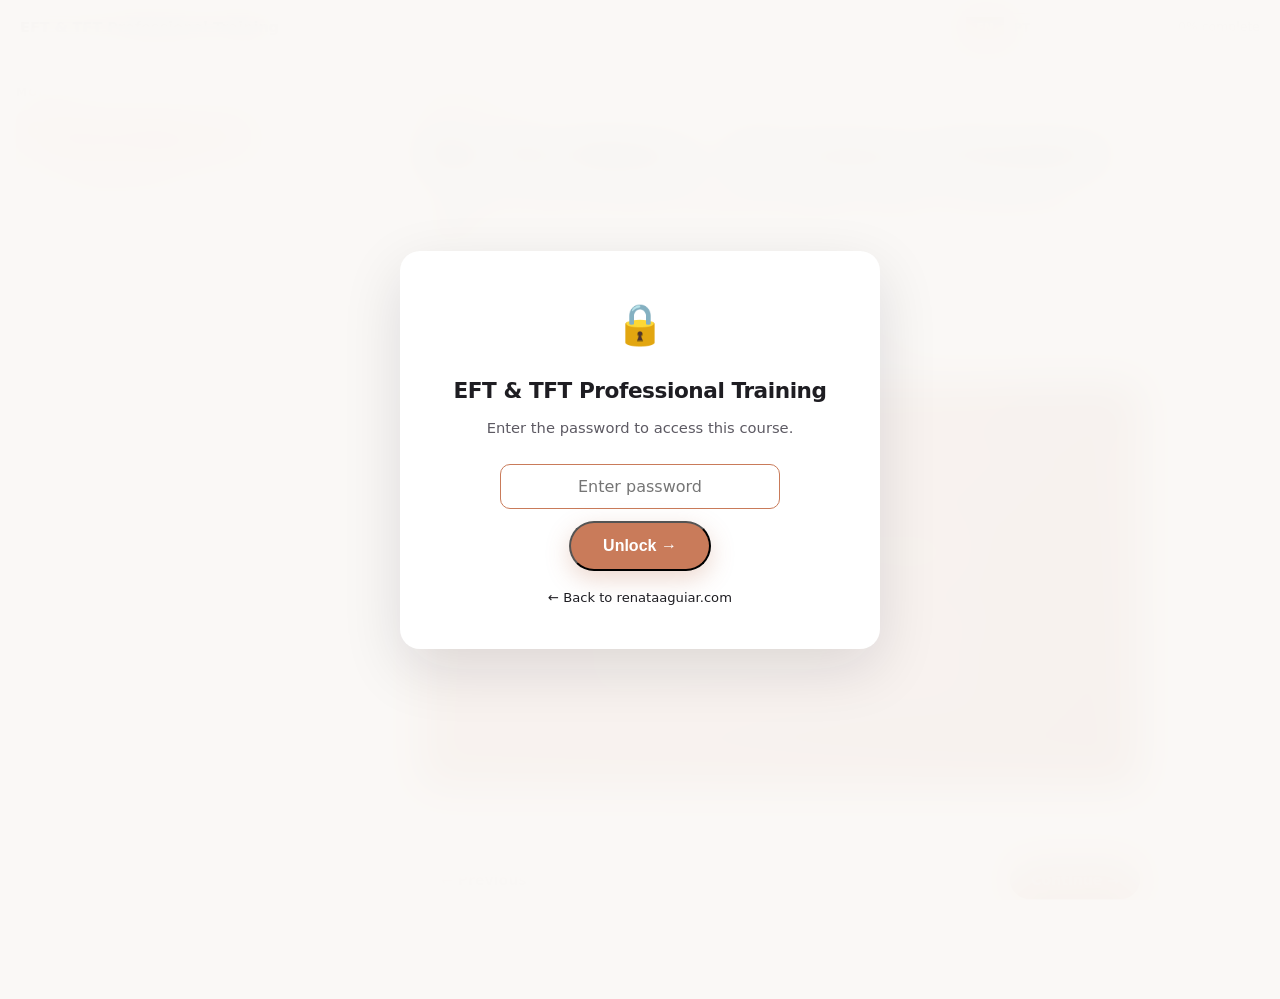
==== commit 6e96523f: "Fix module navigation: move module-nav outside module-step 3 and close module-section The module-nav" ====
--- a/learn/eft-tft/index.html
+++ b/learn/eft-tft/index.html
@@ -526,6 +526,7 @@
 
               <button class="quiz-submit">Enviar Respostas</button>
               <div class="quiz-score"></div>
+            </div>
             </div>
             </div>
 
@@ -5443,7 +5444,6 @@
             </div>
           </div>
 
-        </div>
       </main>
     </div>
 
